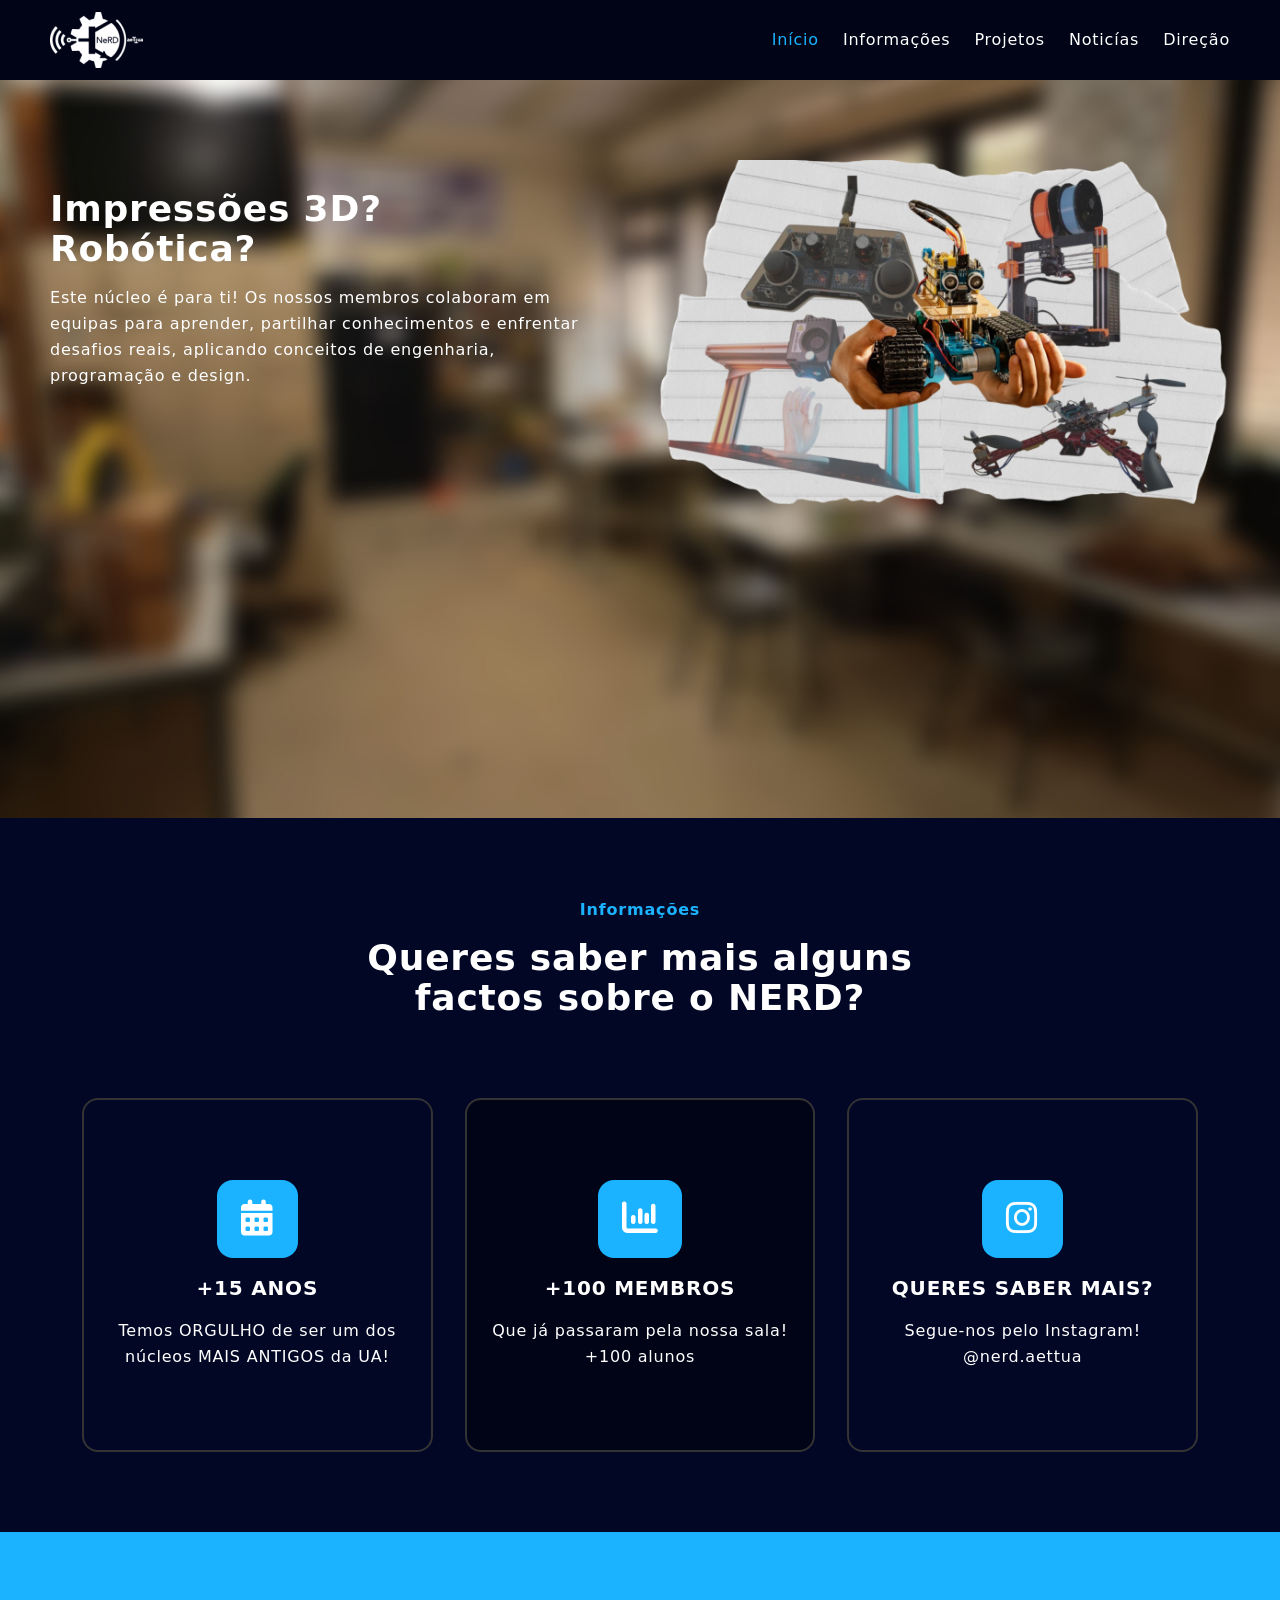
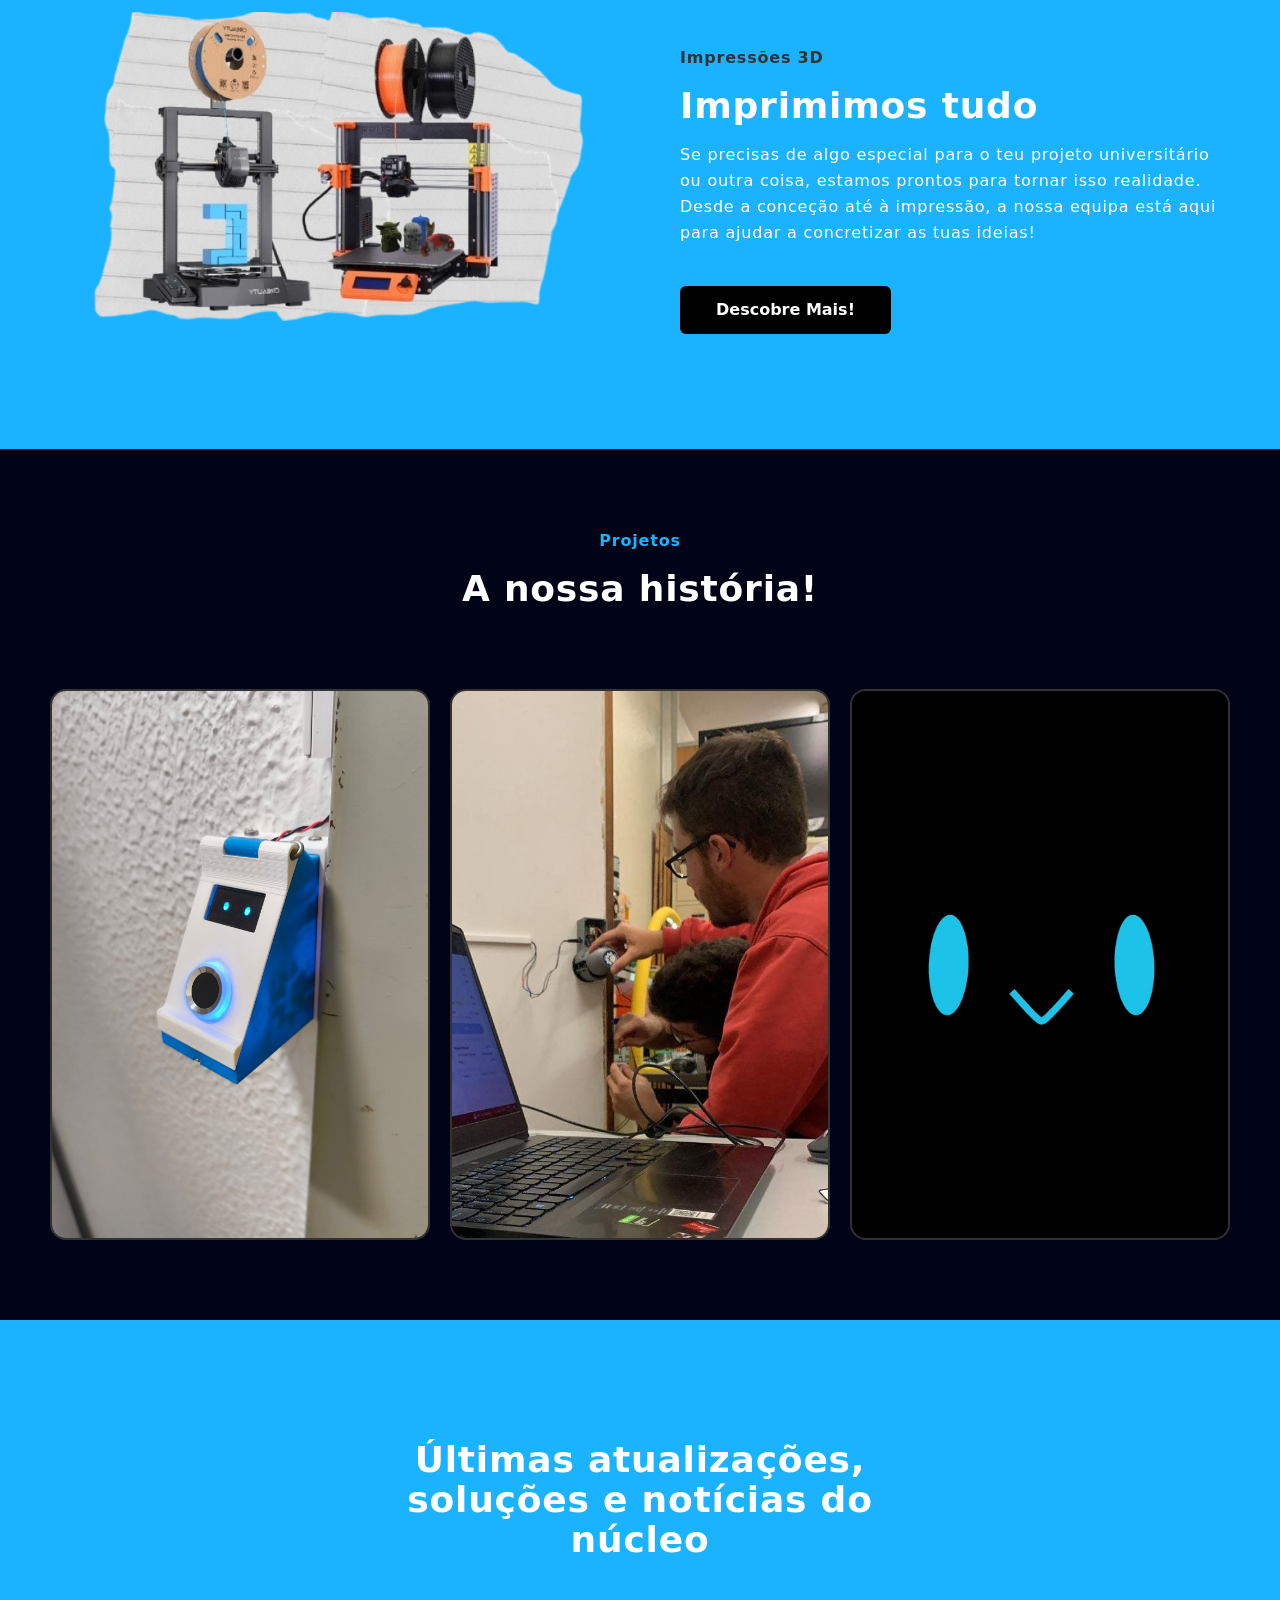
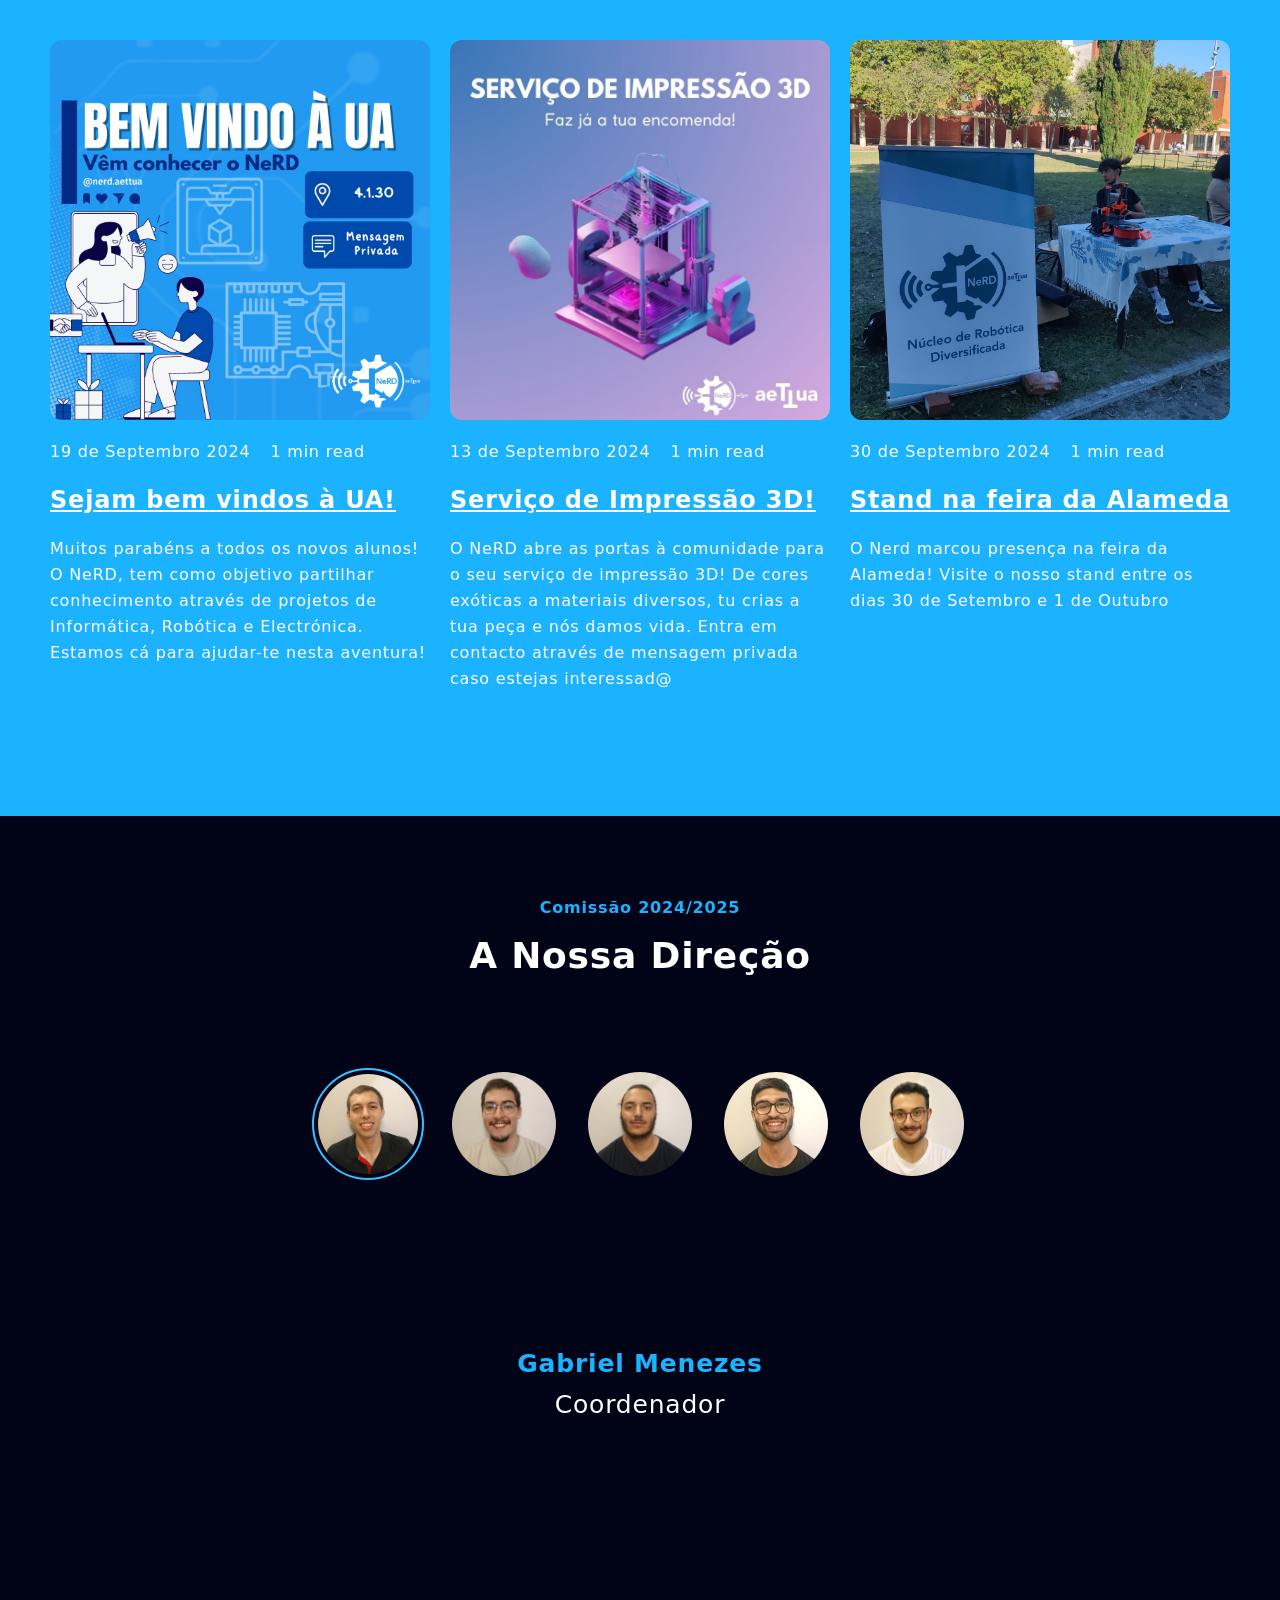
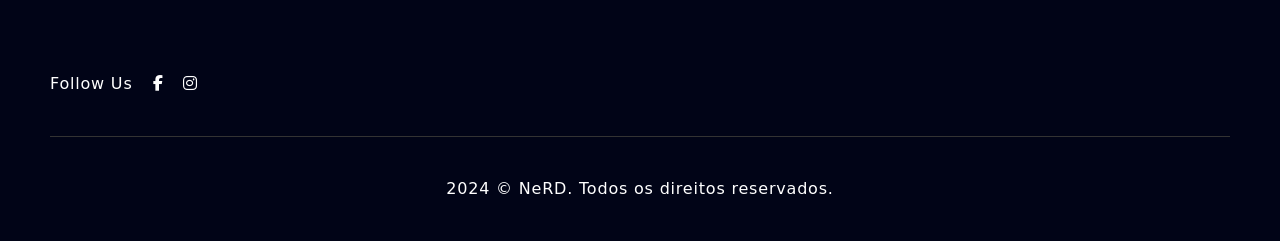
==== index.html @ d40f393c "Atualizando o site com novas alterações" ====
<!DOCTYPE html>
<html lang="en" class="scroll-smooth">
<head>
    <meta charset="UTF-8">
    <meta http-equiv="X-UA-Compatible" content="IE=edge">
    <meta name="viewport" content="width=device-width, initial-scale=1.0">
    <title>NERD</title>
    <link rel="icon" href="img/logoicon.png" type="image/x-icon">
    <link rel="stylesheet" href="css/main.css">
    <link rel="stylesheet" href="https://cdnjs.cloudflare.com/ajax/libs/font-awesome/6.2.0/css/all.min.css" integrity="sha512-xh6O/CkQoPOWDdYTDqeRdPCVd1SpvCA9XXcUnZS2FmJNp1coAFzvtCN9BmamE+4aHK8yyUHUSCcJHgXloTyT2A==" crossorigin="anonymous" referrerpolicy="no-referrer" />
</head>
<body class="bg-color-primary-dark text-color-white tracking-wider">
    <header class="sticky top-0 z-50">
        <nav class="container flex justify-between items-center">
            <div class="py-3  font-bold text-3xl">
                <a>
                    <img src="img/logo.png">
                </a>

                <!--<a href="#home">
                    <span class="text-color-secondary">NE</span>rd
                </a>-->
            </div>
            <div>
                <ul class="hidden lg:flex items-center space-x-6">
                    <li><a href="#home" class="hover:text-color-secondary ease-in duration-200">Início</a></li>
                    <li><a href="#features" class="hover:text-color-secondary ease-in duration-200">Informações</a></li>
                    <li><a href="#pricing" class="hover:text-color-secondary ease-in duration-200">Projetos</a></li>
                    <li><a href="#blog" class="hover:text-color-secondary ease-in duration-200">Noticías</a></li>
                    <li><a href="#testimonial" class="hover:text-color-secondary ease-in duration-200">Direção</a></li>

                    
                </ul>
            </div>

            <!-- Mobile screen Hmaburguer effect -->
            <div id="hamburger" class="lg:hidden cursor-pointer z-50">
                <i class="fa-solid fa-bars"></i>
            </div>

            <div id="menu" class="hidden bg-color-primary-dark h-[100vh] absolute inset-0">
                <ul class="h-full grid place-items-center py-20">
                    <li><a id="hLink" href="#home" class="hover:text-teal-600 ease-in duration-200">Início</a></li>
                    <li><a id="hLink" href="#features" class="hover:text-teal-600 ease-in duration-200">Informações</a></li>
                    <li><a id="hLink" href="#pricing" class="hover:text-teal-600 ease-in duration-200">Projetos</a></li>
                    <li><a id="hLink" href="#blog" class="hover:text-teal-600 ease-in duration-200">Notícias</a></li>
                    <li><a id="hLink" href="#testimonial" class="hover:text-teal-600 ease-in duration-200">Direção</a></li>

                </ul>
            </div>
        </nav>
    </header>

    <main>
        <section id="home" class="relative">
            <div class="container py-20">
                <div class="flex flex-col items-center z-      20 md:flex-row">
                    <div class="text-center mb-12 md:text-left md:w-1/2 md:pr-10">
                        <h1 class="title mb-4">Impressões 3D? Robótica?</h1>
                        <p class="leading-relaxed mb-10">Este núcleo é para ti! Os nossos membros colaboram em equipas para aprender, partilhar conhecimentos e enfrentar desafios reais, aplicando conceitos de engenharia, programação e design. </p>
                    </div>

                    <div class="md:w-1/2">
                        <img src="img/hero4.png" alt="">
                    </div>
                </div>
            </div>
        </section>

        <section id="features" class="bg-color-primary-light">
            <div class="container py-20">
                <div class="text-center m-auto mb-20 md:w-1/2">
                    <h4 class="font-bold text-color-secondary mb-4">Informações</h4>
                    <h1 class="title">Queres saber mais alguns factos sobre o NERD?</h1>
                </div>

                <div class="grid lg:grid-cols-3 md:grid-cols-2 gap-12 lg:gap-8 px-4 sm:px-6 lg:px-8">
                    <!-- card no 1 -->
                    <div class="border-2 border-solid border-color-gray text-center py-20 px-5 rounded-2xl cursor-pointer hover:bg-color-primary-dark ease-in duration-200">
                        <div class="bg-color-secondary inline-block rounded-2xl py-5 px-6">
                            <i class="fa-solid fa-calendar-days text-4xl"></i>
                        </div>
                        <h3 class="text-xl font-bold py-4">+15 ANOS </h3>
                        <p class="leading-relaxed">Temos ORGULHO de ser um dos núcleos MAIS ANTIGOS da UA!</p>
                    </div>

                    <!-- card no 2 -->
                    <div class="bg-color-primary-dark border-2 border-solid border-color-gray text-center py-20 px-5 rounded-2xl cursor-pointer">
                        <div class="bg-color-secondary inline-block rounded-2xl py-5 px-6">
                            <i class="fa-solid fa-chart-column text-4xl"></i>
                        </div>
                        <h3 class="text-xl font-bold py-4">+100 MEMBROS</h3>
                        <p class="leading-relaxed">Que já passaram pela nossa sala! +100 alunos  </p>
                    </div>

                    <!-- card no 3 -->
                    <a href="https://www.instagram.com/nerd.aettua/" target="_blank">
                        <div class="border-2 border-solid border-color-gray text-center py-20 px-5 rounded-2xl cursor-pointer hover:bg-color-primary-dark ease-in duration-200">
                            <div class="bg-color-secondary inline-block rounded-2xl py-5 px-6">
                                <!--<i class="fa-solid fa-phone text-4xl"></i>-->
                                <i class="fa-brands fa-instagram text-4xl"></i>
                            </div>
                            <h3 class="text-xl font-bold py-4">QUERES SABER MAIS?</h3>
                            <p class="leading-relaxed">Segue-nos pelo Instagram! <span>@nerd.aettua</span></p>
                        </div>
                    </a>
                </div>
            </div>
        </section>

        <section class="bg-color-secondary" id="saving-money">
            <div class="container py-20 relative">
                <div class="blob1"></div>
                <div class="blob2"></div>
                
                <div class="flex flex-col items-center justify-between md:flex-row">
                    <div class="mb-12 md:w-1/2">
                        <img src="./img/hero3novo.png" alt="">
                    </div>
        
                    <div class="text-center md:text-left md:w-1/2 md:ml-20">
                        <h4 class="font-bold text-color-gray mb-4">Impressões 3D</h4>
                        <h1 class="title mb-4">Imprimimos tudo</h1>
                        <p class="leading-relaxed mb-10">Se precisas de algo especial para o teu projeto universitário ou outra coisa, estamos prontos para tornar isso realidade. Desde a conceção até à impressão, a nossa equipa está aqui para ajudar a concretizar as tuas ideias!</p>
                        
                        <!-- Botão com link para o Google Forms -->
                        <a href="https://forms.gle/YKrpAQs6DRhAiPKp6" target="_blank">
                            <button class="btn">Descobre mais!</button>
                        </a>
        
                    </div>
                </div>
            </div>
        </section>
        

        
        

        <section id="pricing" class="bg-black">
            <div class="container py-20">
                <div class="text-center m-auto mb-20 md:w-1/2">
                    <h4 class="font-bold text-color-secondary mb-4">Projetos</h4>
                    <h1 class="title">A nossa história!</h1>
                </div>

                <div class="grid gap-5 md:grid-cols-2 lg:grid-cols-3">
                    <!-- card 1 -->
                    <div class="card relative h-auto w-auto">
                        <!-- front side  -->
                        <div id="card_1_front" class="front  rounded-2xl border-2 border-solid border-color-gray h-full w-full">
                            
                            <img src="./img/nerdigital.jpg" alt="impressaodigital" style="width: 100%; height: 100%; object-fit: cover;">
                        </div>

                        <!-- back side  -->
                        <div id="card_1_back" class="back rotate-y-180 px-7 py-11 rounded-2xl border-2 border-solid border-color-gray h-full w-full absolute top-0 left-0">
                            <div class="relative">
                                <p class="text-6xl pl-2 font-bold before:absolute before:text-sm before:top-0 before:left-0">
                                    NERD<span class="text-sm font-normal tracking-widest">edo</span>
                                </p>
                            </div>

                            <div class="py-10">
                                <!--<h3 class="text-xl font-bold pb-3">Basic</h3>-->
                                <p class="leading-relaxed">Este projeto utiliza um sensor de impressão digital para autenticação do utilizador. O sistema verifica a identidade e envia um sinal ao NeRDOOR, que controla o motor da porta. Conectado via Wi-Fi, o NeRDOOR recebe a autorização e aciona a abertura da porta.</p>
                            </div>

                           <!-- <ul class="space-y-4 pb-10">
                                <li>
                                    <i class="fa-solid fa-bookmark text-color-secondary"></i>
                                    <span class="pl-4">Expense Management</span>
                                </li>
                                <li>
                                    <i class="fa-solid fa-bookmark text-color-secondary"></i>
                                    <span class="pl-4">Card Management</span>
                                </li>
                                <li>
                                    <i class="fa-solid fa-bookmark text-color-gray"></i>
                                    <span class="pl-4">Instant Statistics</span>
                                </li>
                                <li>
                                    <i class="fa-solid fa-bookmark text-color-gray"></i>
                                    <span class="pl-4">Bookmark Function</span>
                                </li>
                                <li>
                                    <i class="fa-solid fa-bookmark text-color-gray"></i>
                                    <span class="pl-4">Accounting System</span>
                                </li>
                            </ul>-->

                            
                        </div>
                    </div>

                    <!-- card 2 -->
                    <div class="card relative h-auto w-auto">
                        <!-- front side  -->
                        <div id="card_2_front" class="front rounded-2xl border-2 border-solid border-color-gray h-full w-full">
                            
                            
                                <img src="./img/nerdoor.jpg" alt="impressaodigital" style="width: 100%; height: 100%; object-fit: cover;">
                           

                            
                        </div>

                        <!-- back side  -->
                        <div id="card_2_back" class="back rotate-y-180 px-7 py-11 rounded-2xl border-2 border-solid border-color-gray h-full w-full absolute top-0 left-0">
                            <div class="relative">
                                <p class="text-6xl pl-2 font-bold before:absolute before:text-sm before:top-0 before:left-0">
                                    NERD<span class="text-sm font-normal tracking-widest">oor</span>
                                </p>
                            </div>

                            <div class="py-10">
                                
                                <p class="leading-relaxed">Este projeto é um sistema automatizado de abertura de porta utilizando motores. A solução consiste na instalação de um servo, controlado por um microcontrolador, que aciona o mecanismo de abertura e fecho da porta. O sistema pode ser ativado por diferentes métodos, como cartão, via impressão digital e através smartphone.</p>
                            </div>

                            
                            
                        </div>
                    </div>



                    <!-- card 3 -->
                    <div class="card relative h-auto w-auto">
                        <!-- front side  -->

                        
                            

                        <div id="card_3_front" class="front rounded-2xl border-2 border-solid border-color-gray h-full w-full">
                            
                            <img src="./img/acceptsquintoneshot.jpg" alt="impressaodigital" style="width: 100%; height: 100%; object-fit: cover;">
                        </div>

                        <!-- back side  -->
                        <div id="card_3_back" class="back rotate-y-180 px-7 py-11 rounded-2xl border-2 border-solid border-color-gray h-full w-full absolute top-0 left-0">
                            <div class="relative">
                                <p class="text-6xl pl-2 font-bold before:absolute before:text-sm before:top-0 before:left-0">
                                   NERD<span class="text-sm font-normal tracking-widest">irection</span>
                                </p>
                            </div>

                            <div class="py-10">
                                <p class="leading-relaxed">Este projeto facilita a localização de salas nos departamentos da UA. O sistema interativo, com mapas realistas, oferece direções detalhadas, otimizando a navegação. A solução moderna e intuitiva melhora a experiência dos estudantes e visitantes, simplificando a movimentação nos departamentos.</p>
                            </div>

                           
                        </div>
                    </div>
                </div>
            </div>
        </section>

        <section class="bg-color-secondary" id="blog">
            <div class="container py-20">
                <div class="text-center m-auto mb-20 md:w-1/2">
                    <h4 class="font-bold text-color-secondary mb-4">Notícias</h4>
                    <h1 class="title">Últimas atualizações, soluções e notícias do núcleo</h1>
                </div>

                <div class="grid gap-5 md:grid-cols-2 lg:grid-cols-3">
                    <!-- card no 1 -->
                    <div>
                        <div class=" rounded-xl scale-100 overflow-hidden">
                            <img src="./img/blog1.jpg" alt="" class="lg:h-full w-full hover:scale-125 transition duration-300 ease-in-out">
                        </div>
    
                        <div>
                            <div class="flex items-center gap-5 py-5">
                                <p>19 de Septembro 2024</p>
                                <p>1 min read</p>
                            </div>
    
                            <a href="#blog" class="text-2xl font-bold underline hover:text-color-secondary hover:no-underline">Sejam bem vindos à UA!</a>
    
                            <p class="leading-relaxed my-5">Muitos parabéns a todos os novos alunos!

                                O NeRD, tem como objetivo partilhar conhecimento através de projetos de Informática, Robótica e Electrónica.
                                
                                Estamos cá para ajudar-te nesta aventura!</p>
    
    
                            <a href="#blog" class="inline-block font-bold hover:text-color-secondary transition-all duration-300 ease-in-out">
                               
                            </a>
                        </div>
                    </div>

                    <!-- card no 2 -->
                    <div>
                        <div class=" rounded-xl scale-100 overflow-hidden">
                            <img src="./img/blog2.jpg" alt="" class="lg:h-full w-full hover:scale-125 transition duration-300 ease-in-out">
                        </div>
    
                        <div>
                            <div class="flex items-center gap-5 py-5">
                                <p>13 de Septembro 2024</p>
                                <p>1 min read</p>
                            </div>
    
                            <a href="#blog" class="text-2xl font-bold underline hover:text-color-secondary hover:no-underline">Serviço de Impressão 3D!</a>
    
                            <p class="leading-relaxed my-5">O NeRD abre as portas à comunidade para o seu serviço de impressão 3D! De cores exóticas a materiais diversos, tu crias a tua peça e nós damos vida.

                                Entra em contacto através de mensagem privada caso estejas interessad@</p>
    
    
                            <a href="#blog" class="inline-block font-bold hover:text-color-secondary transition-all duration-300 ease-in-out">
                                
                            </a>
                        </div>
                    </div>

                <!-- card no 3 -->
                <div>
                    <div class=" rounded-xl scale-100 overflow-hidden">
                        <img src="./img/blog3.jpg" alt="" class="lg:h-full w-full hover:scale-125 transition duration-300 ease-in-out">
                    </div>

                    <div>
                        <div class="flex items-center gap-5 py-5">
                            <p>30 de Septembro 2024</p>
                            <p>1 min read</p>
                        </div>

                        <a href="#blog" class="text-2xl font-bold underline hover:text-color-secondary hover:no-underline">Stand na feira da Alameda</a>

                        <p class="leading-relaxed my-5">O Nerd marcou presença na feira da Alameda! Visite o nosso stand entre os dias 30 de Setembro e 1 de Outubro</p>


                        <a href="#blog" class="inline-block font-bold hover:text-color-secondary transition-all duration-300 ease-in-out">
                            
                        </a>
                    </div>
                </div>
                </div>
            </div>


        </section>

        <section id="testimonial">
            <div class="container py-20">
                <div class="text-center m-auto mb-20 md:w-1/2">
                    <h4 class="font-bold text-color-secondary mb-4">Comissão 2024/2025</h4>
                    <h1 class="title">A Nossa Direção</h1>
                </div>

                <!-- review container  -->
                <div class="mt-8">
                    <div class="flex items-center justify-center flex-wrap">
                        <img src="./img/user1.jpg" alt="" class="h-20 w-20 rounded-full p-1 m-3 cursor-pointer user-pic active-pic" onclick="showReview()">
                        <img src="./img/user2.jpg" alt="" class="h-20 w-20 rounded-full p-1 m-3 cursor-pointer user-pic" onclick="showReview()">
                        <img src="./img/user3.jpg" alt="" class="h-20 w-20 rounded-full p-1 m-3 cursor-pointer user-pic" onclick="showReview()">
                        <img src="./img/user4.jpg" alt="" class="h-20 w-20 rounded-full p-1 m-3 cursor-pointer user-pic" onclick="showReview()">
                        <img src="./img/user5.jpg" alt="" class="h-20 w-20 rounded-full p-1 m-3 cursor-pointer user-pic" onclick="showReview()">
                    </div>

                    <div class="grid place-items-center text-center m-auto md:w-4/5 min-h-[40vh]">
                        <div class="user-text active-text">
                            <p class="md:text-2xl mb-6"> </p>
                            <h4 class="font-bold text-color-secondary mb-1">Gabriel Menezes</h4>
                            <p>Coordenador</p>
                        </div>

                        <div class="user-text">
                            <p class="md:text-2xl mb-6"></p>
                            <h4 class="font-bold text-color-secondary mb-1">Filipe Santos</h4>
                            <p>Vice-Coordenador</p>
                        </div>

                        <div class="user-text">
                            <p class="md:text-2xl mb-6"></p>
                            <h4 class="font-bold text-color-secondary mb-1">Bruno Falque</h4>
                            <p>Tesoureiro</p>
                        </div>

                        <div class="user-text">
                            <p class="md:text-2xl mb-6"></p>
                            <h4 class="font-bold text-color-secondary mb-1">João Carvalho</h4>
                            <p>Vogal</p>
                        </div>

                        <div class="user-text">
                            <p class="md:text-2xl mb-6"></p>
                            <h4 class="font-bold text-color-secondary mb-1">David Monteiro</h4>
                            <p>Vogal</p>
                        </div>
                        
                    </div>
                </div>
            </div>
        </section>
        
        

        <section id="footer">
            <div class="bg-color-primary-dark relative">
                <div class="container py-10">
                    <div class="grid gap-10 md:grid-cols-3 pb-10">
                        <div class="space-y-6">
                            <div class="flex gap-5 items-center">
                                <p>Follow Us</p>
                                <!-- Link para o Facebook -->
                                <a href="https://www.facebook.com/NeRDAETTUA/" target="_blank" aria-label="Facebook">
                                    <i class="fa-brands fa-facebook-f cursor-pointer hover:text-color-secondary"></i>
                                </a>
                                <!-- Link para o Instagram -->
                                <a href="https://www.instagram.com/nerd.aettua/" target="_blank" aria-label="Instagram">
                                    <i class="fa-brands fa-instagram cursor-pointer hover:text-color-secondary"></i>
                                </a>
                            </div>
                        </div>
                    </div>
        
                    <div class="flex justify-center pt-10 border-t border-color-gray">
                        <p>2024 &copy; NeRD. Todos os direitos reservados.</p>
                    </div>
                </div>
            </div>
        </section>
    </main>


    <script>

        const navbar = document.querySelector('header');

        const sectionn = document.querySelectorAll('section');
        const navlinkss = document.querySelectorAll('nav ul li a');

        window.onscroll = () => {
            if(window.scrollY > 100) {
                navbar.classList.add('bg-color-primary-dark');
                navbar.classList.add('border-b');
                navbar.classList.add('border-color-gray');
            } else {
                navbar.classList.remove('bg-color-primary-dark');
                navbar.classList.remove('border-b');
                navbar.classList.remove('border-color-gray');
            }

            // active link
            let current = 'home';

            sectionn.forEach((section) => {
                const sectionTop = section.offsetTop;
                if(pageYOffset >= sectionTop-60) {
                    current = section.getAttribute('id');
                }
            })
            navlinkss.forEach((item) => {
                item.classList.remove('text-color-secondary');
                if(item.href.includes(current)) {
                    item.classList.add("text-color-secondary");
                } 
            });
        }

        // Mobile menu
        const hamburger = document.querySelector('#hamburger');
        const menu = document.querySelector('#menu');
        const hLink = document.querySelectorAll('#hLink');
        const faSolid = document.querySelector(".fa-solid");

        hamburger.addEventListener("click", () => {
            menu.classList.toggle('hidden');
            faSolid.classList.toggle('fa-xmark');
        })

        hLink.forEach(link => {
            link.addEventListener('click', () => {
                menu.classList.toggle('hidden');
                faSolid.classList.toggle('fa-xmark');
            })
        })

        // testimonial
        const userTexts = document.getElementsByClassName('user-text');
        const userPics = document.getElementsByClassName('user-pic');

        function showReview() {
            for(userPic of userPics) {
                userPic.classList.remove("active-pic");
            }
            for(userText of userTexts) {
                userText.classList.remove("active-text");
            }

            let i = Array.from(userPics).indexOf(event.target);

            userPics[i].classList.add('active-pic');
            userTexts[i].classList.add('active-text');
        }

        const cards = document.querySelectorAll('.card');

// Adicionar o efeito de rotação em cada card
cards.forEach(card => {
    // Quando o mouse entra no card
    card.addEventListener('mouseenter', () => {
        const front = card.querySelector('.front');
        const back = card.querySelector('.back');
        
        // Rotaciona a frente 180 graus e a parte de trás 360 graus
        front.style.transform = 'rotateY(180deg)';
        back.style.transform = 'rotateY(360deg)';
    });

    // Quando o mouse sai do card
    card.addEventListener('mouseleave', () => {
        const front = card.querySelector('.front');
        const back = card.querySelector('.back');
        
        // Remove a rotação para retornar à posição inicial
        front.style.transform = 'rotateY(0deg)';
        back.style.transform = 'rotateY(180deg)';
    });
});
    </script>
</body>
</html>
---- css/main.css ----
/*
! tailwindcss v3.2.6 | MIT License | https://tailwindcss.com
*/

/*
1. Prevent padding and border from affecting element width. (https://github.com/mozdevs/cssremedy/issues/4)
2. Allow adding a border to an element by just adding a border-width. (https://github.com/tailwindcss/tailwindcss/pull/116)
*/

*,
::before,
::after {
  box-sizing: border-box;
  /* 1 */
  border-width: 0;
  /* 2 */
  border-style: solid;
  /* 2 */
  border-color: #e5e7eb;
  /* 2 */
}

::before,
::after {
  --tw-content: '';
}

/*
1. Use a consistent sensible line-height in all browsers.
2. Prevent adjustments of font size after orientation changes in iOS.
3. Use a more readable tab size.
4. Use the user's configured `sans` font-family by default.
5. Use the user's configured `sans` font-feature-settings by default.
*/

html {
  line-height: 1.5;
  /* 1 */
  -webkit-text-size-adjust: 100%;
  /* 2 */
  -moz-tab-size: 4;
  /* 3 */
  -o-tab-size: 4;
     tab-size: 4;
  /* 3 */
  font-family: ui-sans-serif, system-ui, -apple-system, BlinkMacSystemFont, "Segoe UI", Roboto, "Helvetica Neue", Arial, "Noto Sans", sans-serif, "Apple Color Emoji", "Segoe UI Emoji", "Segoe UI Symbol", "Noto Color Emoji";
  /* 4 */
  font-feature-settings: normal;
  /* 5 */
}

/*
1. Remove the margin in all browsers.
2. Inherit line-height from `html` so users can set them as a class directly on the `html` element.
*/

body {
  margin: 0;
  /* 1 */
  line-height: inherit;
  /* 2 */
}

/*
1. Add the correct height in Firefox.
2. Correct the inheritance of border color in Firefox. (https://bugzilla.mozilla.org/show_bug.cgi?id=190655)
3. Ensure horizontal rules are visible by default.
*/

hr {
  height: 0;
  /* 1 */
  color: inherit;
  /* 2 */
  border-top-width: 1px;
  /* 3 */
}

/*
Add the correct text decoration in Chrome, Edge, and Safari.
*/

abbr:where([title]) {
  -webkit-text-decoration: underline dotted;
          text-decoration: underline dotted;
}

/*
Remove the default font size and weight for headings.
*/

h1,
h2,
h3,
h4,
h5,
h6 {
  font-size: inherit;
  font-weight: inherit;
}

/*
Reset links to optimize for opt-in styling instead of opt-out.
*/

a {
  color: inherit;
  text-decoration: inherit;
}

/*
Add the correct font weight in Edge and Safari.
*/

b,
strong {
  font-weight: bolder;
}

/*
1. Use the user's configured `mono` font family by default.
2. Correct the odd `em` font sizing in all browsers.
*/

code,
kbd,
samp,
pre {
  font-family: ui-monospace, SFMono-Regular, Menlo, Monaco, Consolas, "Liberation Mono", "Courier New", monospace;
  /* 1 */
  font-size: 1em;
  /* 2 */
}

/*
Add the correct font size in all browsers.
*/

small {
  font-size: 80%;
}

/*
Prevent `sub` and `sup` elements from affecting the line height in all browsers.
*/

sub,
sup {
  font-size: 75%;
  line-height: 0;
  position: relative;
  vertical-align: baseline;
}

sub {
  bottom: -0.25em;
}

sup {
  top: -0.5em;
}

/*
1. Remove text indentation from table contents in Chrome and Safari. (https://bugs.chromium.org/p/chromium/issues/detail?id=999088, https://bugs.webkit.org/show_bug.cgi?id=201297)
2. Correct table border color inheritance in all Chrome and Safari. (https://bugs.chromium.org/p/chromium/issues/detail?id=935729, https://bugs.webkit.org/show_bug.cgi?id=195016)
3. Remove gaps between table borders by default.
*/

table {
  text-indent: 0;
  /* 1 */
  border-color: inherit;
  /* 2 */
  border-collapse: collapse;
  /* 3 */
}

/*
1. Change the font styles in all browsers.
2. Remove the margin in Firefox and Safari.
3. Remove default padding in all browsers.
*/

button,
input,
optgroup,
select,
textarea {
  font-family: inherit;
  /* 1 */
  font-size: 100%;
  /* 1 */
  font-weight: inherit;
  /* 1 */
  line-height: inherit;
  /* 1 */
  color: inherit;
  /* 1 */
  margin: 0;
  /* 2 */
  padding: 0;
  /* 3 */
}

/*
Remove the inheritance of text transform in Edge and Firefox.
*/

button,
select {
  text-transform: none;
}

/*
1. Correct the inability to style clickable types in iOS and Safari.
2. Remove default button styles.
*/

button,
[type='button'],
[type='reset'],
[type='submit'] {
  -webkit-appearance: button;
  /* 1 */
  background-color: #0a4991;
  /* 2 */
  background-image: none;
  /* 2 */
}

/*
Use the modern Firefox focus style for all focusable elements.
*/

:-moz-focusring {
  outline: auto;
}

/*
Remove the additional `:invalid` styles in Firefox. (https://github.com/mozilla/gecko-dev/blob/2f9eacd9d3d995c937b4251a5557d95d494c9be1/layout/style/res/forms.css#L728-L737)
*/

:-moz-ui-invalid {
  box-shadow: none;
}

/*
Add the correct vertical alignment in Chrome and Firefox.
*/

progress {
  vertical-align: baseline;
}

/*
Correct the cursor style of increment and decrement buttons in Safari.
*/

::-webkit-inner-spin-button,
::-webkit-outer-spin-button {
  height: auto;
}

/*
1. Correct the odd appearance in Chrome and Safari.
2. Correct the outline style in Safari.
*/

[type='search'] {
  -webkit-appearance: textfield;
  /* 1 */
  outline-offset: -2px;
  /* 2 */
}

/*
Remove the inner padding in Chrome and Safari on macOS.
*/

::-webkit-search-decoration {
  -webkit-appearance: none;
}

/*
1. Correct the inability to style clickable types in iOS and Safari.
2. Change font properties to `inherit` in Safari.
*/

::-webkit-file-upload-button {
  -webkit-appearance: button;
  /* 1 */
  font: inherit;
  /* 2 */
}

/*
Add the correct display in Chrome and Safari.
*/

summary {
  display: list-item;
}

/*
Removes the default spacing and border for appropriate elements.
*/

blockquote,
dl,
dd,
h1,
h2,
h3,
h4,
h5,
h6,
hr,
figure,
p,
pre {
  margin: 0;
}

fieldset {
  margin: 0;
  padding: 0;
}

legend {
  padding: 0;
}

ol,
ul,
menu {
  list-style: none;
  margin: 0;
  padding: 0;
}

/*
Prevent resizing textareas horizontally by default.
*/

textarea {
  resize: vertical;
}

/*
1. Reset the default placeholder opacity in Firefox. (https://github.com/tailwindlabs/tailwindcss/issues/3300)
2. Set the default placeholder color to the user's configured gray 400 color.
*/

input::-moz-placeholder, textarea::-moz-placeholder {
  opacity: 1;
  /* 1 */
  color: #9ca3af;
  /* 2 */
}

input::placeholder,
textarea::placeholder {
  opacity: 1;
  /* 1 */
  color: #9ca3af;
  /* 2 */
}

/*
Set the default cursor for buttons.
*/

button,
[role="button"] {
  cursor: pointer;
}

/*
Make sure disabled buttons don't get the pointer cursor.
*/

:disabled {
  cursor: default;
}

/*
1. Make replaced elements `display: block` by default. (https://github.com/mozdevs/cssremedy/issues/14)
2. Add `vertical-align: middle` to align replaced elements more sensibly by default. (https://github.com/jensimmons/cssremedy/issues/14#issuecomment-634934210)
   This can trigger a poorly considered lint error in some tools but is included by design.
*/

img,
svg,
video,
canvas,
audio,
iframe,
embed,
object {
  display: block;
  /* 1 */
  vertical-align: middle;
  /* 2 */
}

/*
Constrain images and videos to the parent width and preserve their intrinsic aspect ratio. (https://github.com/mozdevs/cssremedy/issues/14)
*/

img,
video {
  max-width: 100%;
  height: auto;
}

/* Make elements with the HTML hidden attribute stay hidden by default */

[hidden] {
  display: none;
}

*, ::before, ::after {
  --tw-border-spacing-x: 0;
  --tw-border-spacing-y: 0;
  --tw-translate-x: 0;
  --tw-translate-y: 0;
  --tw-rotate: 0;
  --tw-skew-x: 0;
  --tw-skew-y: 0;
  --tw-scale-x: 1;
  --tw-scale-y: 1;
  --tw-pan-x:  ;
  --tw-pan-y:  ;
  --tw-pinch-zoom:  ;
  --tw-scroll-snap-strictness: proximity;
  --tw-ordinal:  ;
  --tw-slashed-zero:  ;
  --tw-numeric-figure:  ;
  --tw-numeric-spacing:  ;
  --tw-numeric-fraction:  ;
  --tw-ring-inset:  ;
  --tw-ring-offset-width: 0px;
  --tw-ring-offset-color: #fff;
  --tw-ring-color: rgb(59 130 246 / 0.5);
  --tw-ring-offset-shadow: 0 0 #0000;
  --tw-ring-shadow: 0 0 #0000;
  --tw-shadow: 0 0 #0000;
  --tw-shadow-colored: 0 0 #0000;
  --tw-blur:  ;
  --tw-brightness:  ;
  --tw-contrast:  ;
  --tw-grayscale:  ;
  --tw-hue-rotate:  ;
  --tw-invert:  ;
  --tw-saturate:  ;
  --tw-sepia:  ;
  --tw-drop-shadow:  ;
  --tw-backdrop-blur:  ;
  --tw-backdrop-brightness:  ;
  --tw-backdrop-contrast:  ;
  --tw-backdrop-grayscale:  ;
  --tw-backdrop-hue-rotate:  ;
  --tw-backdrop-invert:  ;
  --tw-backdrop-opacity:  ;
  --tw-backdrop-saturate:  ;
  --tw-backdrop-sepia:  ;
}

::backdrop {
  --tw-border-spacing-x: 0;
  --tw-border-spacing-y: 0;
  --tw-translate-x: 0;
  --tw-translate-y: 0;
  --tw-rotate: 0;
  --tw-skew-x: 0;
  --tw-skew-y: 0;
  --tw-scale-x: 1;
  --tw-scale-y: 1;
  --tw-pan-x:  ;
  --tw-pan-y:  ;
  --tw-pinch-zoom:  ;
  --tw-scroll-snap-strictness: proximity;
  --tw-ordinal:  ;
  --tw-slashed-zero:  ;
  --tw-numeric-figure:  ;
  --tw-numeric-spacing:  ;
  --tw-numeric-fraction:  ;
  --tw-ring-inset:  ;
  --tw-ring-offset-width: 0px;
  --tw-ring-offset-color: #fff;
  --tw-ring-color: rgb(59 130 246 / 0.5);
  --tw-ring-offset-shadow: 0 0 #0000;
  --tw-ring-shadow: 0 0 #0000;
  --tw-shadow: 0 0 #0000;
  --tw-shadow-colored: 0 0 #0000;
  --tw-blur:  ;
  --tw-brightness:  ;
  --tw-contrast:  ;
  --tw-grayscale:  ;
  --tw-hue-rotate:  ;
  --tw-invert:  ;
  --tw-saturate:  ;
  --tw-sepia:  ;
  --tw-drop-shadow:  ;
  --tw-backdrop-blur:  ;
  --tw-backdrop-brightness:  ;
  --tw-backdrop-contrast:  ;
  --tw-backdrop-grayscale:  ;
  --tw-backdrop-hue-rotate:  ;
  --tw-backdrop-invert:  ;
  --tw-backdrop-opacity:  ;
  --tw-backdrop-saturate:  ;
  --tw-backdrop-sepia:  ;
}

#home {
  
  background-image: url('../img/home.jpg'); /* Caminho da imagem */
  background-size: cover; /* Faz com que a imagem cubra toda a seção */
  background-position: center; /* Centraliza a imagem */
  background-repeat: no-repeat; /* Evita que a imagem se repita */
  min-height: 82vh;
  width: 100%;
}

.container {
  width: 100%;
  margin-right: auto;
  margin-left: auto;
  padding-right: 20px;
  padding-left: 20px;
}

@media (min-width: 640px) {
  .container {
    max-width: 640px;
  }
}

@media (min-width: 768px) {
  .container {
    max-width: 768px;
    padding-right: 50px;
    padding-left: 50px;
  }
}

@media (min-width: 1024px) {
  .container {
    max-width: 1024px;
  }
}

@media (min-width: 1280px) {
  .container {
    max-width: 1280px;
  }
}

@media (min-width: 1536px) {
  .container {
    max-width: 1536px;
  }
}

.absolute {
  position: absolute;
}

.relative {
  position: relative;
}

.sticky {
  position: sticky;
}

.inset-0 {
  top: 0px;
  right: 0px;
  bottom: 0px;
  left: 0px;
}

.bottom-0 {
  bottom: 0px;
}

.left-0 {
  left: 0px;
}

.right-0 {
  right: 0px;
}

.top-0 {
  top: 0px;
}

.z-20 {
  z-index: 20;
}

.z-50 {
  z-index: 50;
}

.m-3 {
  margin: 0.75rem;
}

.m-auto {
  margin: auto;
}

.my-5 {
  margin-top: 1.25rem;
  margin-bottom: 1.25rem;
}

.mb-1 {
  margin-bottom: 0.25rem;
}

.mb-10 {
  margin-bottom: 2.5rem;
  
}

.mb-12 {
  margin-bottom: 3rem;
}

.mb-20 {
  margin-bottom: 5rem;
}

.mb-4 {
  margin-bottom: 1rem;
}

.mb-6 {
  margin-bottom: 1.5rem;
}

.mt-10 {
  margin-top: 2.5rem;
}

.mt-5 {
  margin-top: 1.25rem;
}

.mt-8 {
  margin-top: 2rem;
}

.block {
  display: block;
}

.inline-block {
  display: inline-block;
}

.flex {
  display: flex;
}

.grid {
  display: grid;
}

.hidden {
  display: none;
}

.h-0 {
  height: 0px;
}

.h-16 {
  height: 4rem;
}

.h-20 {
  height: 7rem;
}

.h-8 {
  height: 2rem;
}

.h-\[100vh\] {
  height: 100vh;
}

.h-\[80vh\] {
  height: 80vh;
}

.h-auto {
  height: auto;
}

.h-full {
  height: 100%;
}

.min-h-\[40vh\] {
  min-height: 40vh;
}

.w-0 {
  width: 0px;
}

.w-20 {
  width: 7rem;
}

.w-3\/4 {
  width: 75%;
}

.w-44 {
  width: 11rem;
}

.w-auto {
  width: auto;
}

.w-full {
  width: 100%;
}

.scale-100 {
  --tw-scale-x: 1;
  --tw-scale-y: 1;
  transform: translate(var(--tw-translate-x), var(--tw-translate-y)) rotate(var(--tw-rotate)) skewX(var(--tw-skew-x)) skewY(var(--tw-skew-y)) scaleX(var(--tw-scale-x)) scaleY(var(--tw-scale-y));
}

.transform {
  transform: translate(var(--tw-translate-x), var(--tw-translate-y)) rotate(var(--tw-rotate)) skewX(var(--tw-skew-x)) skewY(var(--tw-skew-y)) scaleX(var(--tw-scale-x)) scaleY(var(--tw-scale-y));
}

.cursor-pointer {
  cursor: pointer;
}

.flex-col {
  flex-direction: column;
}

.flex-wrap {
  flex-wrap: wrap;
}

.place-items-center {
  place-items: center;
}

.items-center {
  align-items: center;
}

.justify-center {
  justify-content: center;
}

.justify-between {
  justify-content: space-between;
}

.gap-10 {
  gap: 2.5rem;
}

.gap-12 {
  gap: 3rem;
}

.gap-4 {
  gap: 1rem;
}

.gap-5 {
  gap: 1.25rem;
}

.gap-6 {
  gap: 1.5rem;
}

.space-x-6 > :not([hidden]) ~ :not([hidden]) {
  --tw-space-x-reverse: 0;
  margin-right: calc(1.5rem * var(--tw-space-x-reverse));
  margin-left: calc(1.5rem * calc(1 - var(--tw-space-x-reverse)));
}

.space-y-3 > :not([hidden]) ~ :not([hidden]) {
  --tw-space-y-reverse: 0;
  margin-top: calc(0.75rem * calc(1 - var(--tw-space-y-reverse)));
  margin-bottom: calc(0.75rem * var(--tw-space-y-reverse));
}

.space-y-4 > :not([hidden]) ~ :not([hidden]) {
  --tw-space-y-reverse: 0;
  margin-top: calc(1rem * calc(1 - var(--tw-space-y-reverse)));
  margin-bottom: calc(1rem * var(--tw-space-y-reverse));
}

.space-y-6 > :not([hidden]) ~ :not([hidden]) {
  --tw-space-y-reverse: 0;
  margin-top: calc(1.5rem * calc(1 - var(--tw-space-y-reverse)));
  margin-bottom: calc(1.5rem * var(--tw-space-y-reverse));
}

.overflow-hidden {
  overflow: hidden;
}

.scroll-smooth {
  scroll-behavior: smooth;
}

.rounded-2xl {
  border-radius: 1rem;
}

.rounded-full {
  border-radius: 9999px;
}

.rounded-lg {
  border-radius: 0.5rem;
}

.rounded-md {
  border-radius: 0.375rem;
}

.rounded-xl {
  border-radius: 0.75rem;
}

.rounded-l-md {
  border-top-left-radius: 0.375rem;
  border-bottom-left-radius: 0.375rem;
}

.rounded-r-md {
  border-top-right-radius: 0.375rem;
  border-bottom-right-radius: 0.375rem;
}

.border {
  border-width: 1px;
}

.border-2 {
  border-width: 2px;
}

.border-b {
  border-bottom-width: 1px;
}

.border-t {
  border-top-width: 1px;
}

.border-solid {
  border-style: solid;
}

.border-color-gray {
  --tw-border-opacity: 1;
  border-color: rgb(51 51 51 / var(--tw-border-opacity));
}

.border-gray-300 {
  --tw-border-opacity: 1;
  border-color: rgb(209 213 219 / var(--tw-border-opacity));
}

.bg-color-primary {
  --tw-bg-opacity: 1;
  background-color: #0000;
}

.bg-color-primary-dark {
  --tw-bg-opacity: 1;
  background-color: rgb(1 4 23 / var(--tw-bg-opacity));
}

.bg-color-primary-light {
  --tw-bg-opacity: 1;
  background-color: rgb(2 7 38 / var(--tw-bg-opacity));
}

.bg-color-secondary {
  --tw-bg-opacity: 1;
  background-color: #1bb3ff;
}

.bg-color-white {
  --tw-bg-opacity: 1;
  background-color: rgb(255 255 255 / var(--tw-bg-opacity));
}

.bg-gray-50 {
  --tw-bg-opacity: 1;
  background-color: rgb(249 250 251 / var(--tw-bg-opacity));
}

.p-1 {
  padding: 0.25rem;
}

.p-2 {
  padding: 0.5rem;
}

.p-3 {
  padding: 0.75rem;
}

.px-4 {
  padding-left: 1rem;
  padding-right: 1rem;
}

.px-5 {
  padding-left: 1.25rem;
  padding-right: 1.25rem;
}

.px-6 {
  padding-left: 1.5rem;
  padding-right: 1.5rem;
}

.px-7 {
  padding-left: 1.75rem;
  padding-right: 1.75rem;
}

.px-9 {
  padding-left: 2.25rem;
  padding-right: 2.25rem;
}

.py-10 {
  padding-top: 2.5rem;
  padding-bottom: 2.5rem;
}

.py-11 {
  padding-top: 2.75rem;
  padding-bottom: 2.75rem;
}

.py-2 {
  padding-top: 0.5rem;
  padding-bottom: 0.5rem;
}

.py-20 {
  padding-top: 5rem;
  padding-bottom: 5rem;
}

.py-3 {
  padding-top: 0.75rem;
  padding-bottom: 0.75rem;
}

.py-4 {
  padding-top: 1rem;
  padding-bottom: 1rem;
}

.py-5 {
  padding-top: 1.25rem;
  padding-bottom: 1.25rem;
}

.pb-10 {
  padding-bottom: 2.5rem;
}

.pb-3 {
  padding-bottom: 0.75rem;
}

.pl-2 {
  padding-left: 0.5rem;
}

.pl-4 {
  padding-left: 1rem;
}

.pt-10 {
  padding-top: 2.5rem;
}

.pt-5 {
  padding-top: 1.25rem;
}

.text-center {
  text-align: center;
}

.text-2xl {
  font-size: 1.5rem;
  line-height: 2rem;
}

.text-3xl {
  font-size: 1.875rem;
  line-height: 2.25rem;
}

.text-4xl {
  font-size: 2.25rem;
  line-height: 2.5rem;
}

.text-6xl {
  font-size: 2.75rem;
  line-height: 1;
}

.text-lg {
  font-size: 1.125rem;
  line-height: 1.75rem;
}

.text-sm {
  font-size: 1.4rem;
  line-height: 1.25rem;
}

.text-xl {
  font-size: 1.25rem;
  line-height: 1.75rem;
}

.font-bold {
  font-weight: 700;
}

.font-normal {
  font-weight: 500;
}

.capitalize {
  text-transform: capitalize;
}

.leading-relaxed {
  line-height: 1.625;
  
}

.tracking-wider {
  letter-spacing: 0.05em;
}

.tracking-widest {
  letter-spacing: 0.1em;
}

.text-color-gray {
  --tw-text-opacity: 1;
  color: rgb(51 51 51 / var(--tw-text-opacity));
}

.text-color-primary-dark {
  --tw-text-opacity: 1;
  color: rgb(1 4 23 / var(--tw-text-opacity));
}

.text-color-secondary {
  --tw-text-opacity: 1;
  color: #1bb3ff;
}

.text-color-white {
  --tw-text-opacity: 1;
  color: rgb(255 255 255 / var(--tw-text-opacity));
}

.underline {
  text-decoration-line: underline;
}

.opacity-0 {
  opacity: 0;
}

.transition {
  transition-property: color, background-color, border-color, outline-color, text-decoration-color, fill, stroke, opacity, box-shadow, transform, filter, -webkit-backdrop-filter;
  transition-property: color, background-color, border-color, outline-color, text-decoration-color, fill, stroke, opacity, box-shadow, transform, filter, backdrop-filter;
  transition-property: color, background-color, border-color, outline-color, text-decoration-color, fill, stroke, opacity, box-shadow, transform, filter, backdrop-filter, -webkit-backdrop-filter;
  transition-timing-function: cubic-bezier(0.4, 0, 0.2, 1);
  transition-duration: 150ms;
}

.transition-all {
  transition-property: all;
  transition-timing-function: cubic-bezier(0.4, 0, 0.2, 1);
  transition-duration: 150ms;
}

.duration-200 {
  transition-duration: 200ms;
}

.duration-300 {
  transition-duration: 300ms;
}

.ease-in {
  transition-timing-function: cubic-bezier(0.4, 0, 1, 1);
}

.ease-in-out {
  transition-timing-function: cubic-bezier(0.4, 0, 0.2, 1);
}

.rotate-y-180 {
  transform: rotateY(180deg);
}

.-rotate-y-180 {
  transform: rotateY(-180deg);
}

.btn {
  border-radius: 0.375rem;
  --tw-bg-opacity: 1;
  background-color: #000000;
  padding-left: 2.25rem;
  padding-right: 2.25rem;
  padding-top: 0.75rem;
  padding-bottom: 0.75rem;
  font-weight: 700;
  text-transform: capitalize;
  transition-duration: 200ms;
  transition-timing-function: cubic-bezier(0.4, 0, 1, 1);
}

.btn:hover {
  opacity: 0.8;
}

.card_btn {
  width: 100%;
  border-radius: 0.375rem;
  --tw-bg-opacity: 1;
  background-color: #1bb3ff;
  padding-left: 2.25rem;
  padding-right: 2.25rem;
  padding-top: 0.75rem;
  padding-bottom: 0.75rem;
  font-weight: 700;
  text-transform: capitalize;
  transition-duration: 200ms;
  transition-timing-function: cubic-bezier(0.4, 0, 1, 1);
}

.card_btn:hover {
  --tw-bg-opacity: 1;
  background-color: #1bb3ff;
}

.title {
  font-size: 1.875rem;
  line-height: 2.25rem;
  font-weight: 700;
  line-height: 1.375;
}

@media (min-width: 768px) {
  .title {
    font-size: 2.25rem;
    line-height: 2.5rem;
  }
}


.user-text {
  display: none;
  font-size: 25px;
}

.user-text.active-text {
  display: block;
  animation: moveup 1s linear forwards;
}

.user-pic {
  transition: all 0.2s ease;
}

.user-pic.active-pic {
  border: 2px solid #3bbeff;
}

@keyframes moveup {
  0% {
    margin-top: 40px;
    opacity: 0;
  }

  50% {
    margin-top: 20px;
    opacity: 0.1;
  }

  100% {
    margin-top: 0px;
    opacity: 1;
  }
}

.card {
  perspective: 1000px;
}

.front,
.back {
  -webkit-backface-visibility: hidden;
          backface-visibility: hidden;
  transition: all 0.4s ease;
}

.front {
  overflow: hidden;
}

.before\:absolute::before {
  content: var(--tw-content);
  position: absolute;
}

.before\:bottom-1::before {
  content: var(--tw-content);
  bottom: 0.25rem;
}

.before\:left-0::before {
  content: var(--tw-content);
  left: 0px;
}

.before\:left-1::before {
  content: var(--tw-content);
  left: 0.25rem;
}

.before\:top-0::before {
  content: var(--tw-content);
  top: 0px;
}

.before\:h-6::before {
  content: var(--tw-content);
  height: 1.5rem;
}

.before\:w-6::before {
  content: var(--tw-content);
  width: 1.5rem;
}

.before\:rounded-full::before {
  content: var(--tw-content);
  border-radius: 9999px;
}

.before\:bg-color-white::before {
  content: var(--tw-content);
  --tw-bg-opacity: 1;
  background-color: rgb(255 255 255 / var(--tw-bg-opacity));
}

.before\:text-sm::before {
  content: var(--tw-content);
  font-size: 1.4rem;
  line-height: 1.25rem;
}

.before\:duration-300::before {
  content: var(--tw-content);
  transition-duration: 300ms;
}

.before\:content-\[\'\$\'\]::before {
  --tw-content: '$';
  content: var(--tw-content);
}

.before\:content-\[\'\'\]::before {
  --tw-content: '';
  content: var(--tw-content);
}

.hover\:scale-125:hover {
  --tw-scale-x: 1.25;
  --tw-scale-y: 1.25;
  transform: translate(var(--tw-translate-x), var(--tw-translate-y)) rotate(var(--tw-rotate)) skewX(var(--tw-skew-x)) skewY(var(--tw-skew-y)) scaleX(var(--tw-scale-x)) scaleY(var(--tw-scale-y));
}

.hover\:bg-color-primary-dark:hover {
  --tw-bg-opacity: 1;
  background-color: rgb(1 4 23 / var(--tw-bg-opacity));
}

.hover\:bg-color-secondary:hover {
  --tw-bg-opacity: 1;
  background-color: #1bb3ff;
}

.hover\:text-color-secondary:hover {
  --tw-text-opacity: 1;
  color: #1bb3ff;
}

.hover\:no-underline:hover {
  text-decoration-line: none;
}

.hover\:opacity-70:hover {
  opacity: 0.7;
}

.hover\:opacity-80:hover {
  opacity: 0.8;
}

.hover\:opacity-90:hover {
  opacity: 0.9;
}

.focus\:border-color-secondary:focus {
  --tw-border-opacity: 1;
  border-color: #1bb3ff;
}

.focus\:outline-none:focus {
  outline: 2px solid transparent;
  outline-offset: 2px;
}

.peer:checked ~ .peer-checked\:bg-color-secondary {
  --tw-bg-opacity: 1;
  background-color: #1bb3ff;
}

.peer:checked ~ .peer-checked\:before\:translate-x-12::before {
  content: var(--tw-content);
  --tw-translate-x: 3rem;
  transform: translate(var(--tw-translate-x), var(--tw-translate-y)) rotate(var(--tw-rotate)) skewX(var(--tw-skew-x)) skewY(var(--tw-skew-y)) scaleX(var(--tw-scale-x)) scaleY(var(--tw-scale-y));
}

@media (min-width: 640px) {
  .sm\:px-6 {
    padding-left: 1.5rem;
    padding-right: 1.5rem;
  }
}

@media (min-width: 768px) {
  .md\:ml-20 {
    margin-left: 5rem;
  }

  .md\:w-1\/2 {
    width: 50%;
  }

  .md\:w-2\/3 {
    width: 66.666667%;
  }

  .md\:w-4\/5 {
    width: 80%;
  }

  .md\:grid-cols-2 {
    grid-template-columns: repeat(2, minmax(0, 1fr));
  }

  .md\:grid-cols-3 {
    grid-template-columns: repeat(3, minmax(0, 1fr));
  }

  .md\:flex-row {
    flex-direction: row;
  }

  .md\:justify-around {
    justify-content: space-around;
  }

  .md\:space-x-6 > :not([hidden]) ~ :not([hidden]) {
    --tw-space-x-reverse: 0;
    margin-right: calc(1.5rem * var(--tw-space-x-reverse));
    margin-left: calc(1.5rem * calc(1 - var(--tw-space-x-reverse)));
  }

  .md\:space-y-0 > :not([hidden]) ~ :not([hidden]) {
    --tw-space-y-reverse: 0;
    margin-top: calc(0px * calc(1 - var(--tw-space-y-reverse)));
    margin-bottom: calc(0px * var(--tw-space-y-reverse));
  }

  .md\:pr-10 {
    padding-right: 2.5rem;
  }

  .md\:text-left {
    text-align: left;
  }

  .md\:text-2xl {
    font-size: 2.5rem;
    line-height: 2rem;
  }
}

@media (min-width: 1024px) {
  .lg\:flex {
    display: flex;
  }

  .lg\:hidden {
    display: none;
  }

  .lg\:h-\[40vh\] {
    height: 40vh;
  }

  .lg\:h-full {
    height: 100%;
  }

  .lg\:grid-cols-3 {
    grid-template-columns: repeat(3, minmax(0, 1fr));
  }

  .lg\:gap-8 {
    gap: 2rem;
  }

  .lg\:p-3 {
    padding: 0.75rem;
  }

  .lg\:px-5 {
    padding-left: 1.25rem;
    padding-right: 1.25rem;
  }

  .lg\:px-8 {
    padding-left: 2rem;
    padding-right: 2rem;
  }

  .lg\:py-3 {
    padding-top: 0.75rem;
    padding-bottom: 0.75rem;
  }

  .lg\:after\:absolute::after {
    content: var(--tw-content);
    position: absolute;
  }

  .lg\:after\:left-32::after {
    content: var(--tw-content);
    left: 8rem;
  }

  .lg\:after\:top-10::after {
    content: var(--tw-content);
    top: 2.5rem;
  }

  .lg\:after\:top-4::after {
    content: var(--tw-content);
    top: 1rem;
  }

  .lg\:after\:flex::after {
    content: var(--tw-content);
    display: flex;
  }

  .lg\:after\:h-7::after {
    content: var(--tw-content);
    height: 1.75rem;
  }

  .lg\:after\:w-52::after {
    content: var(--tw-content);
    width: 13rem;
  }

  .lg\:after\:bg-\[url\(\'\/img\/line-bottom\.png\'\)\]::after {
    content: var(--tw-content);
    background-image: url('/img/line-bottom.png');
  }

  .lg\:after\:bg-\[url\(\'\/img\/line\.png\'\)\]::after {
    content: var(--tw-content);
    background-image: url('/img/line.png');
  }

  .lg\:after\:bg-no-repeat::after {
    content: var(--tw-content);
    background-repeat: no-repeat;
  }

  .lg\:after\:content-\[\'\'\]::after {
    --tw-content: '';
    content: var(--tw-content);
  }
}

@media (min-width: 1536px) {
  .\32xl\:after\:left-52::after {
    content: var(--tw-content);
    left: 13rem;
  }
}
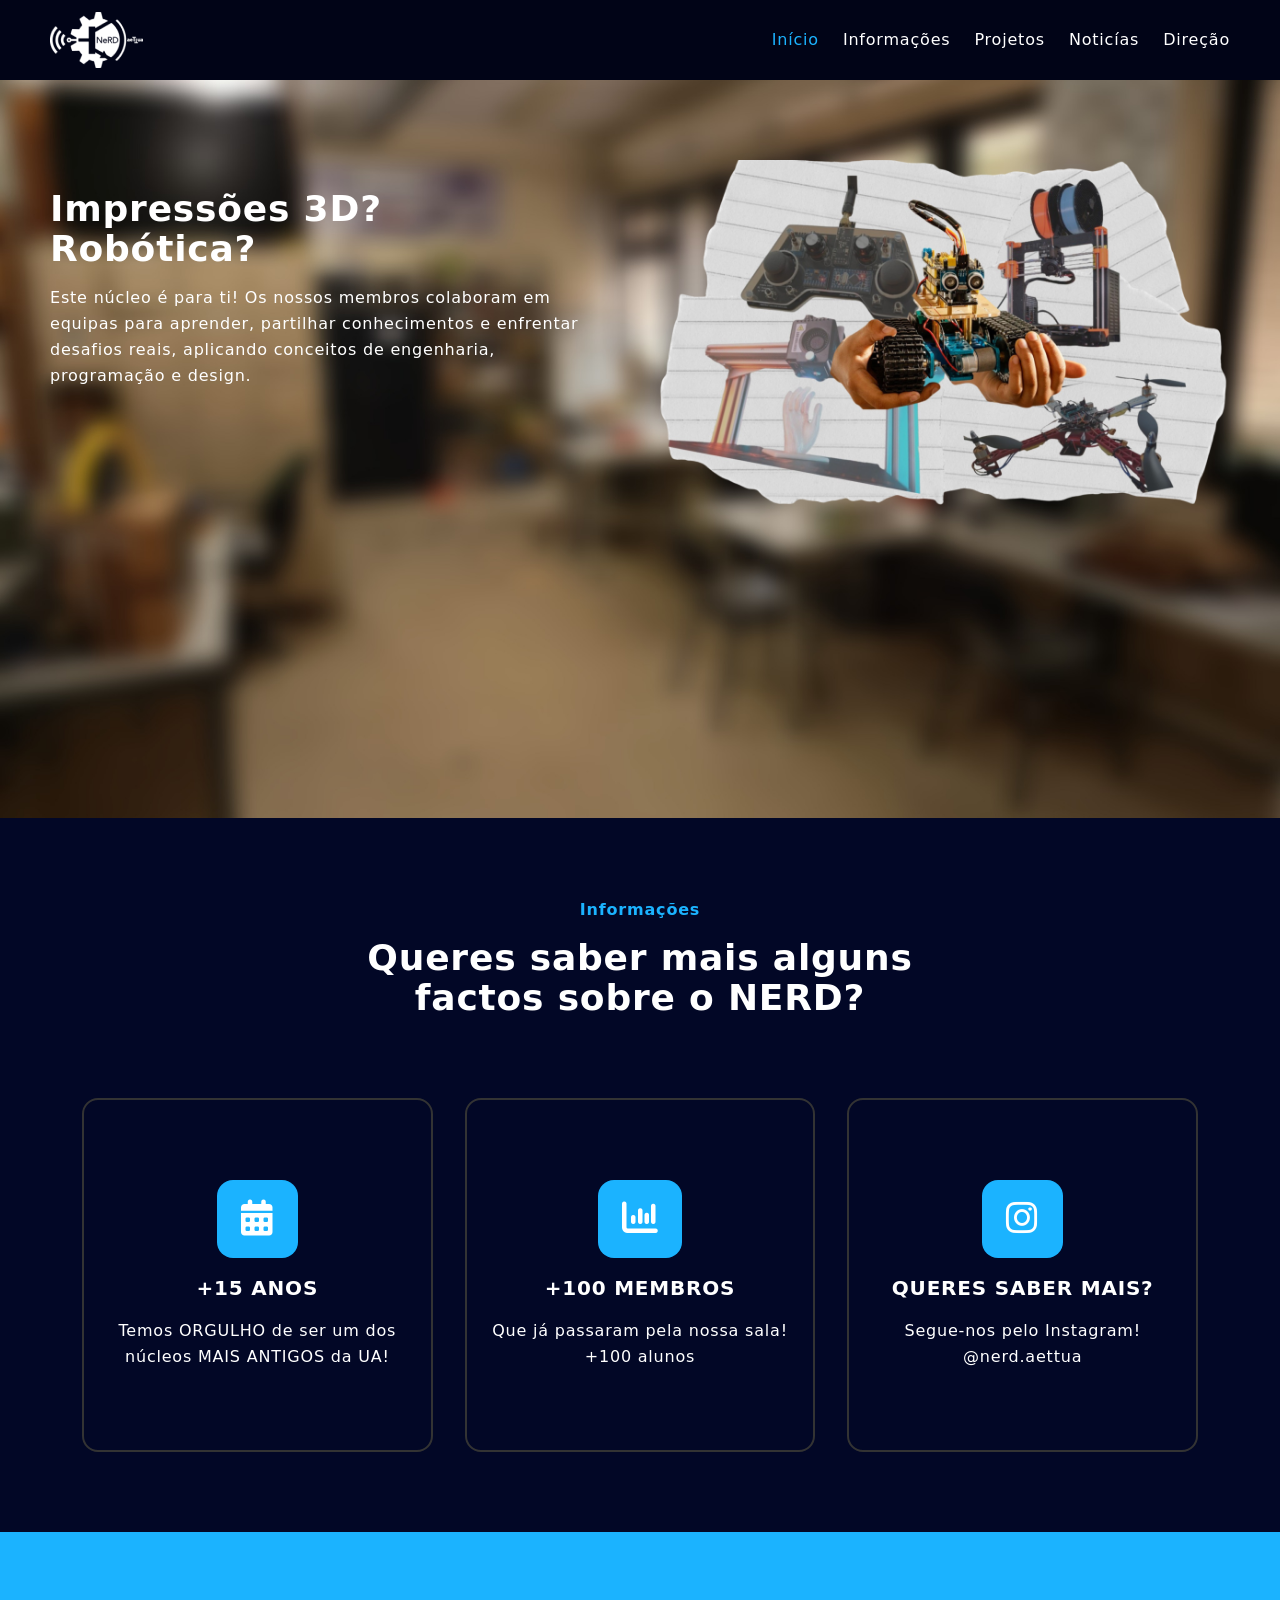
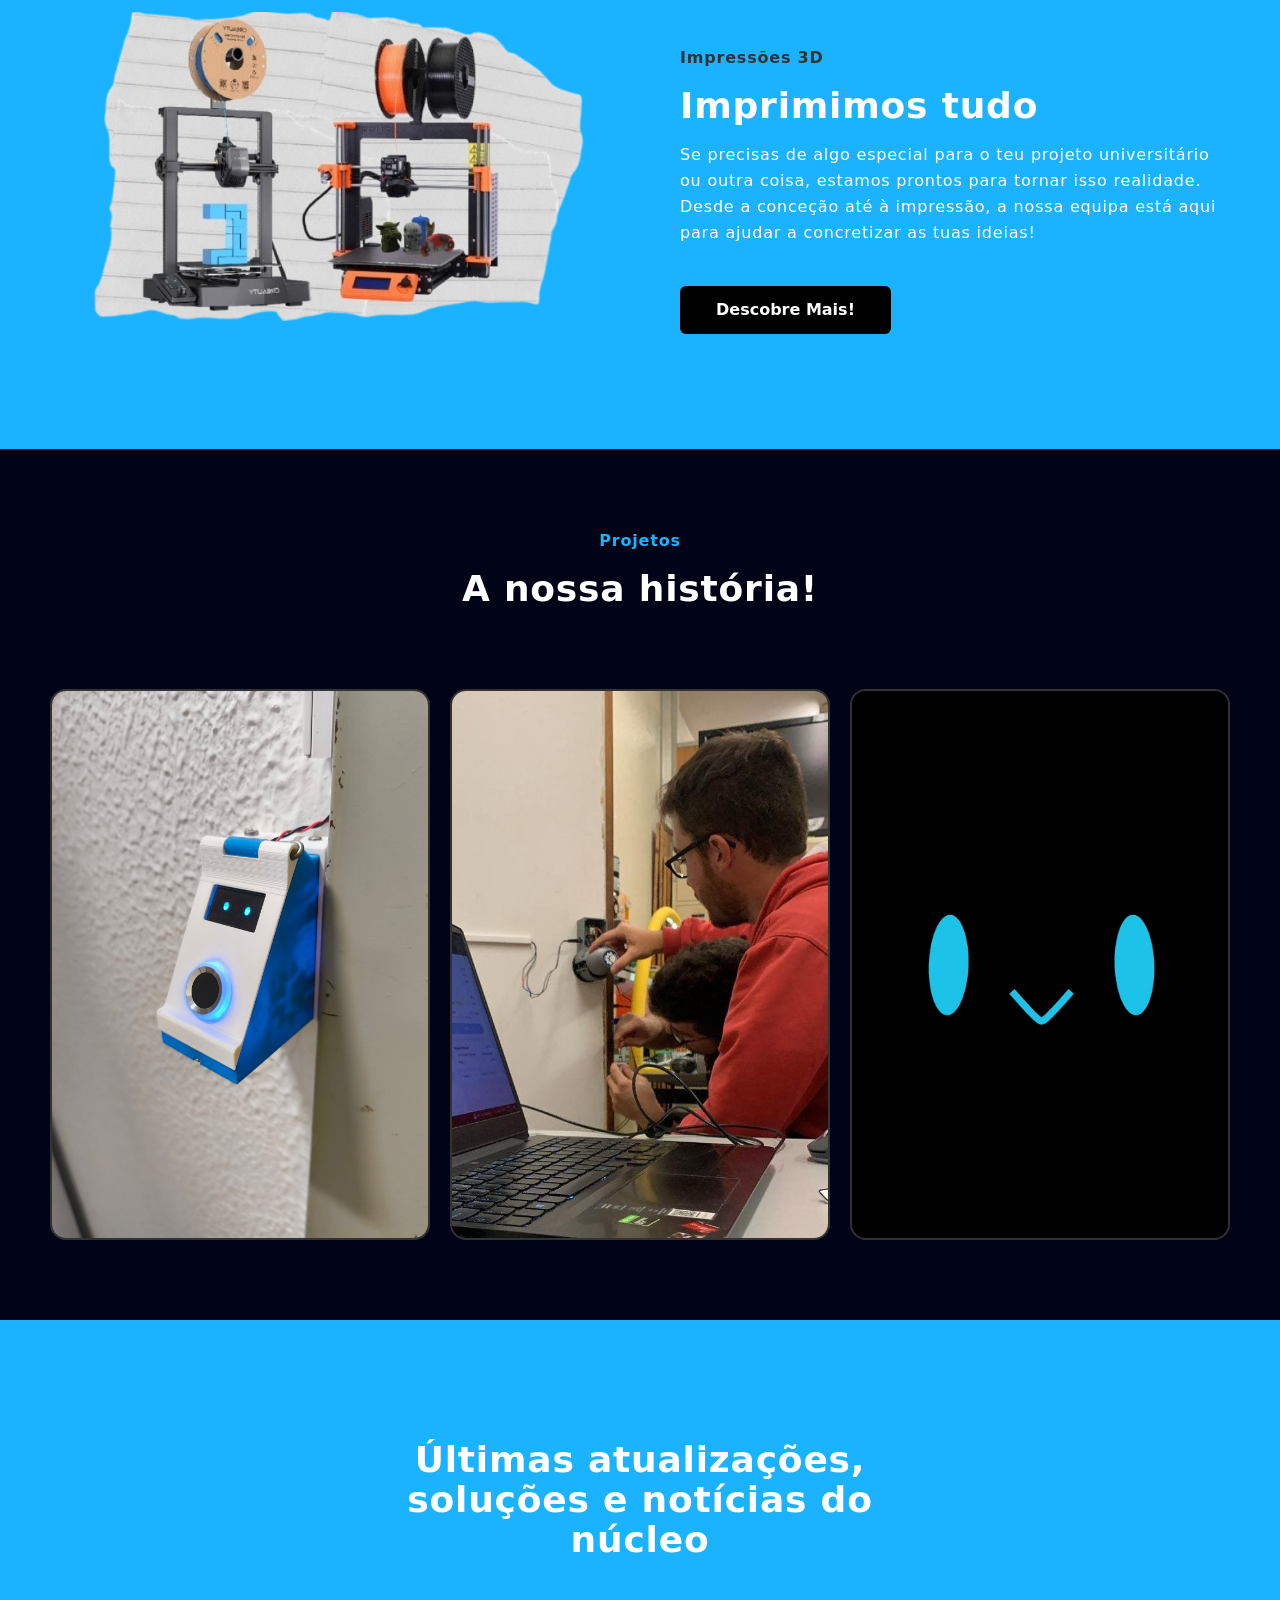
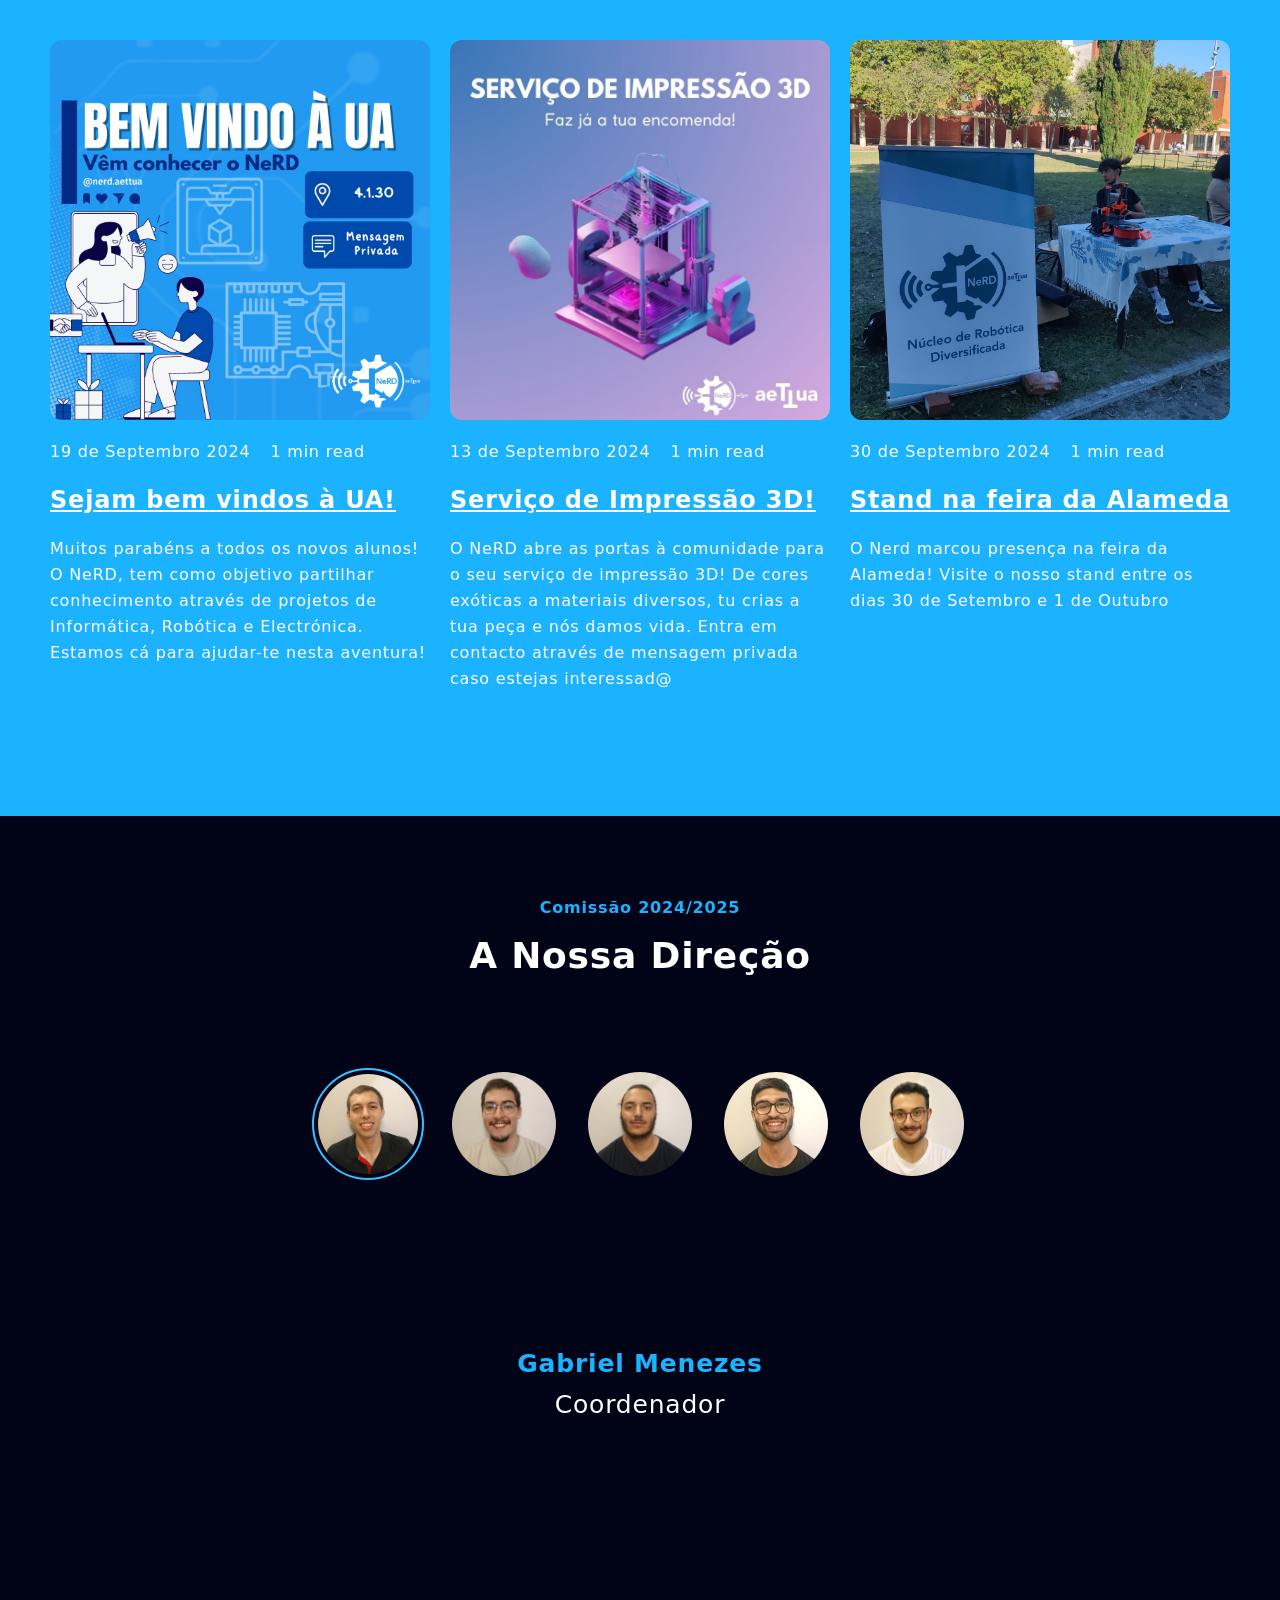
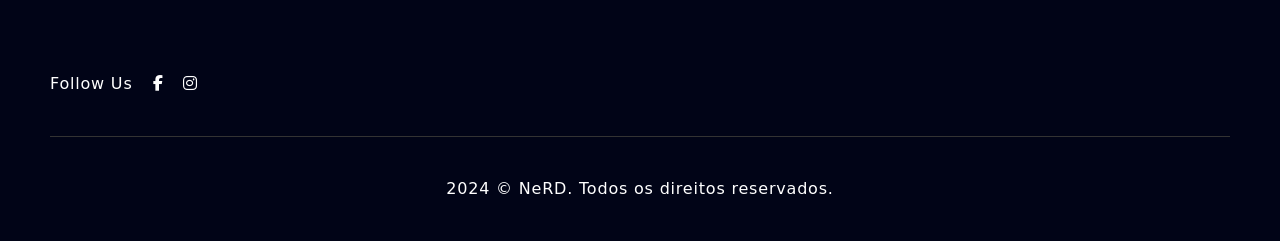
==== commit dd028491: "Atualizando o site com novas alterações" ====
--- a/index.html
+++ b/index.html
@@ -85,7 +85,7 @@
                     </div>
 
                     <!-- card no 2 -->
-                    <div class="bg-color-primary-dark border-2 border-solid border-color-gray text-center py-20 px-5 rounded-2xl cursor-pointer">
+                    <div class=" border-2 border-solid border-color-gray text-center py-20 px-5 rounded-2xl cursor-pointer">
                         <div class="bg-color-secondary inline-block rounded-2xl py-5 px-6">
                             <i class="fa-solid fa-chart-column text-4xl"></i>
                         </div>
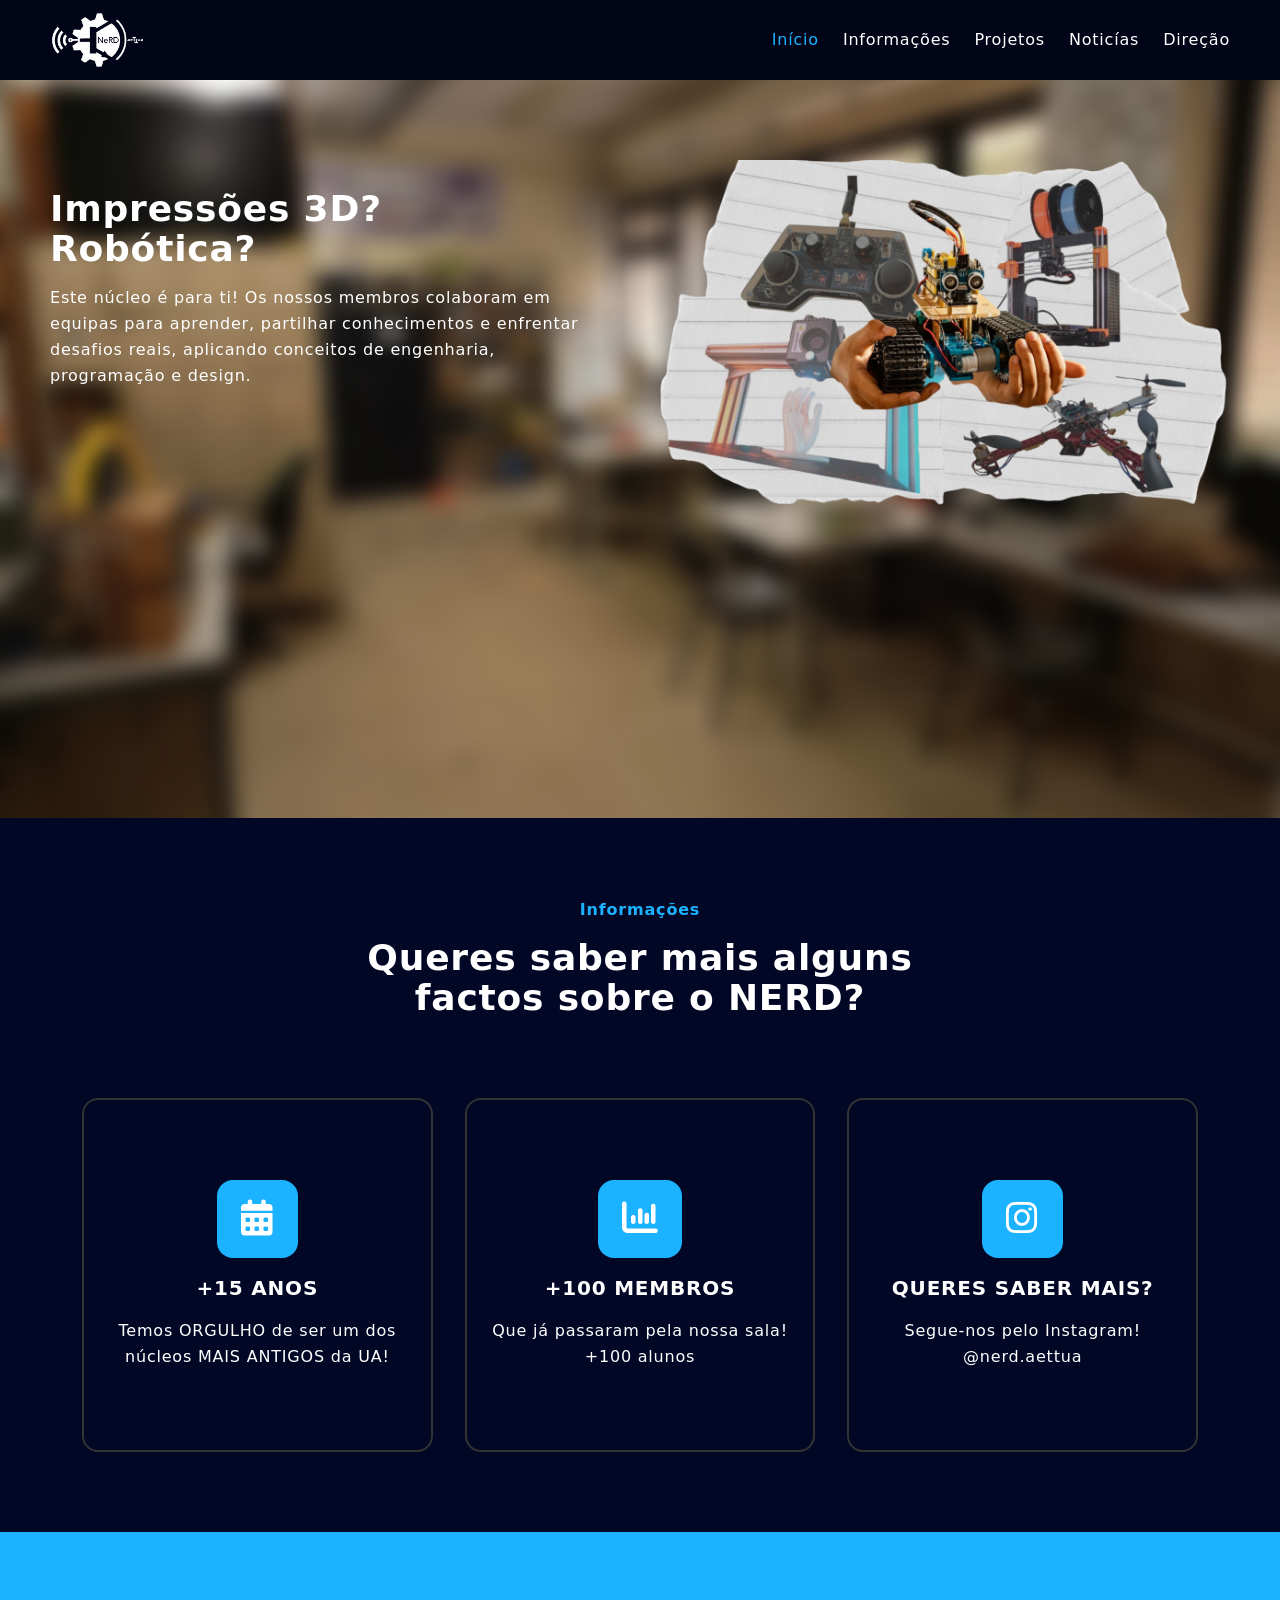
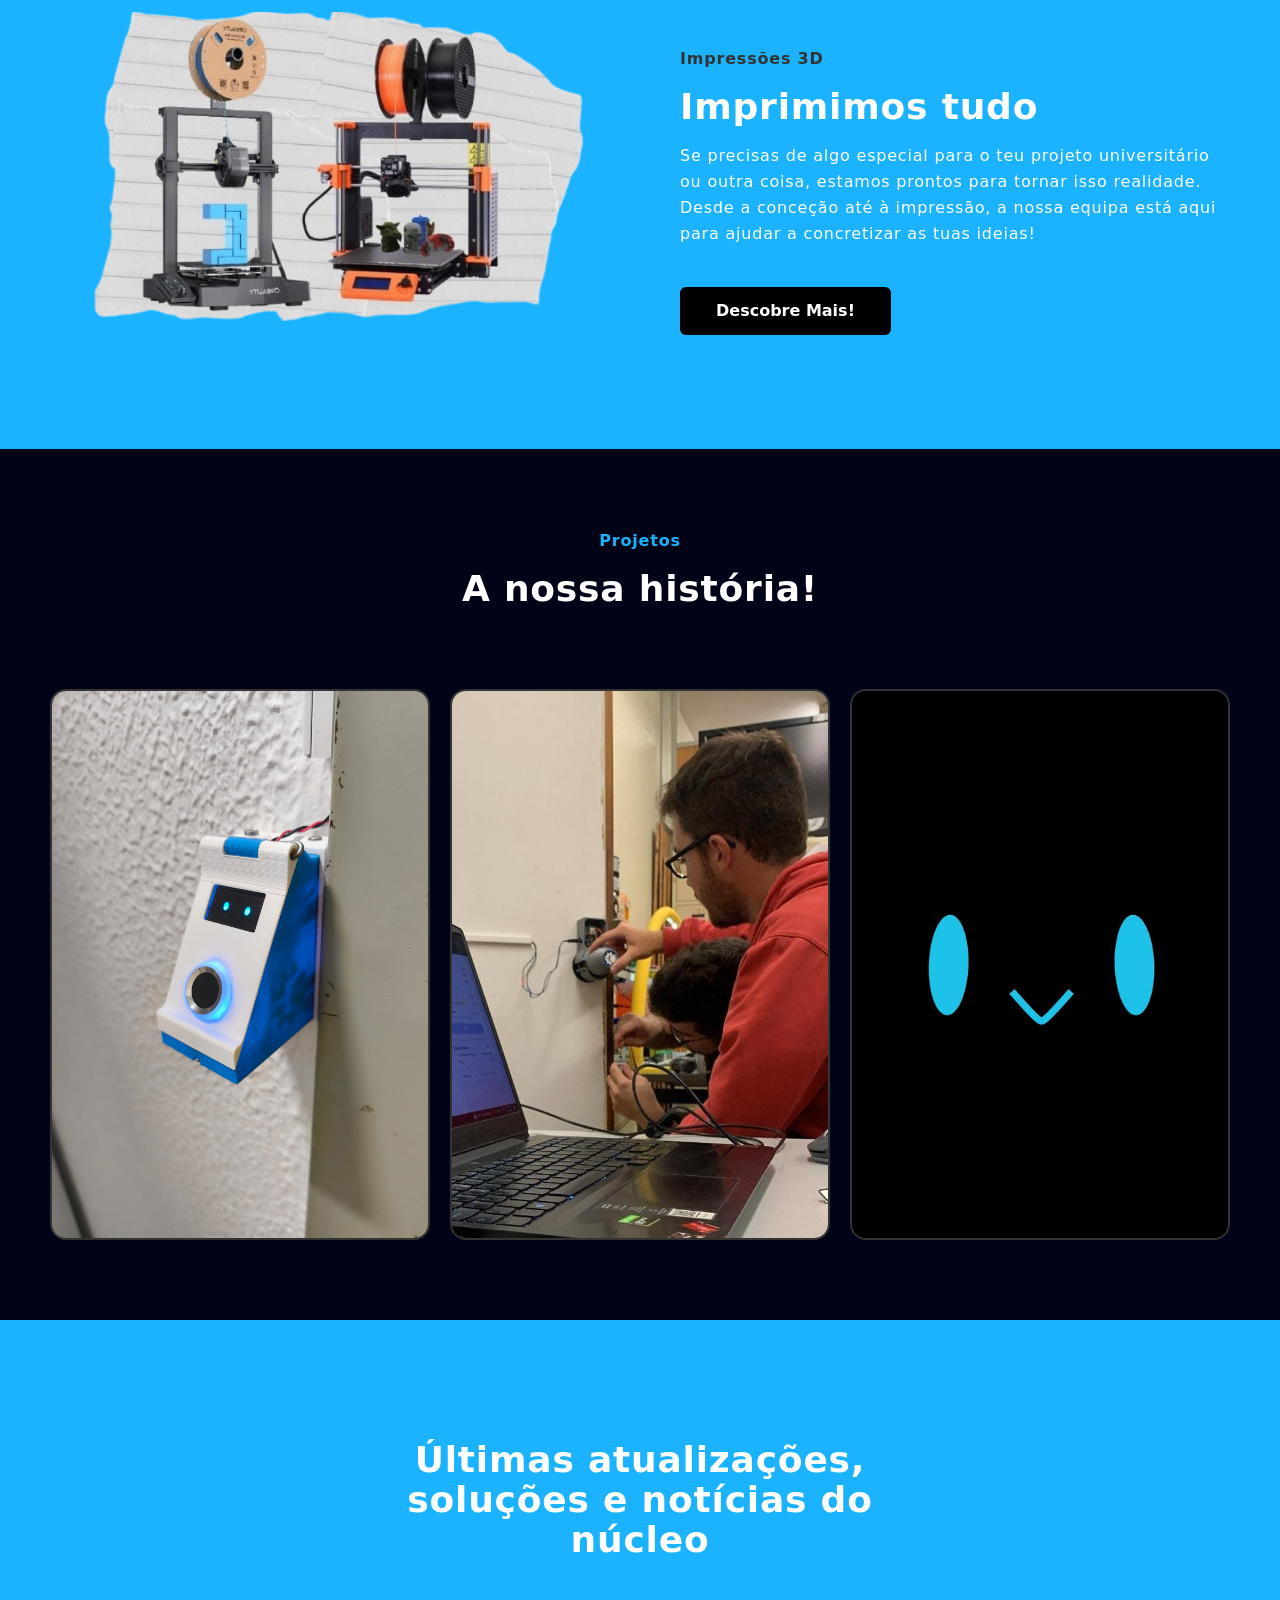
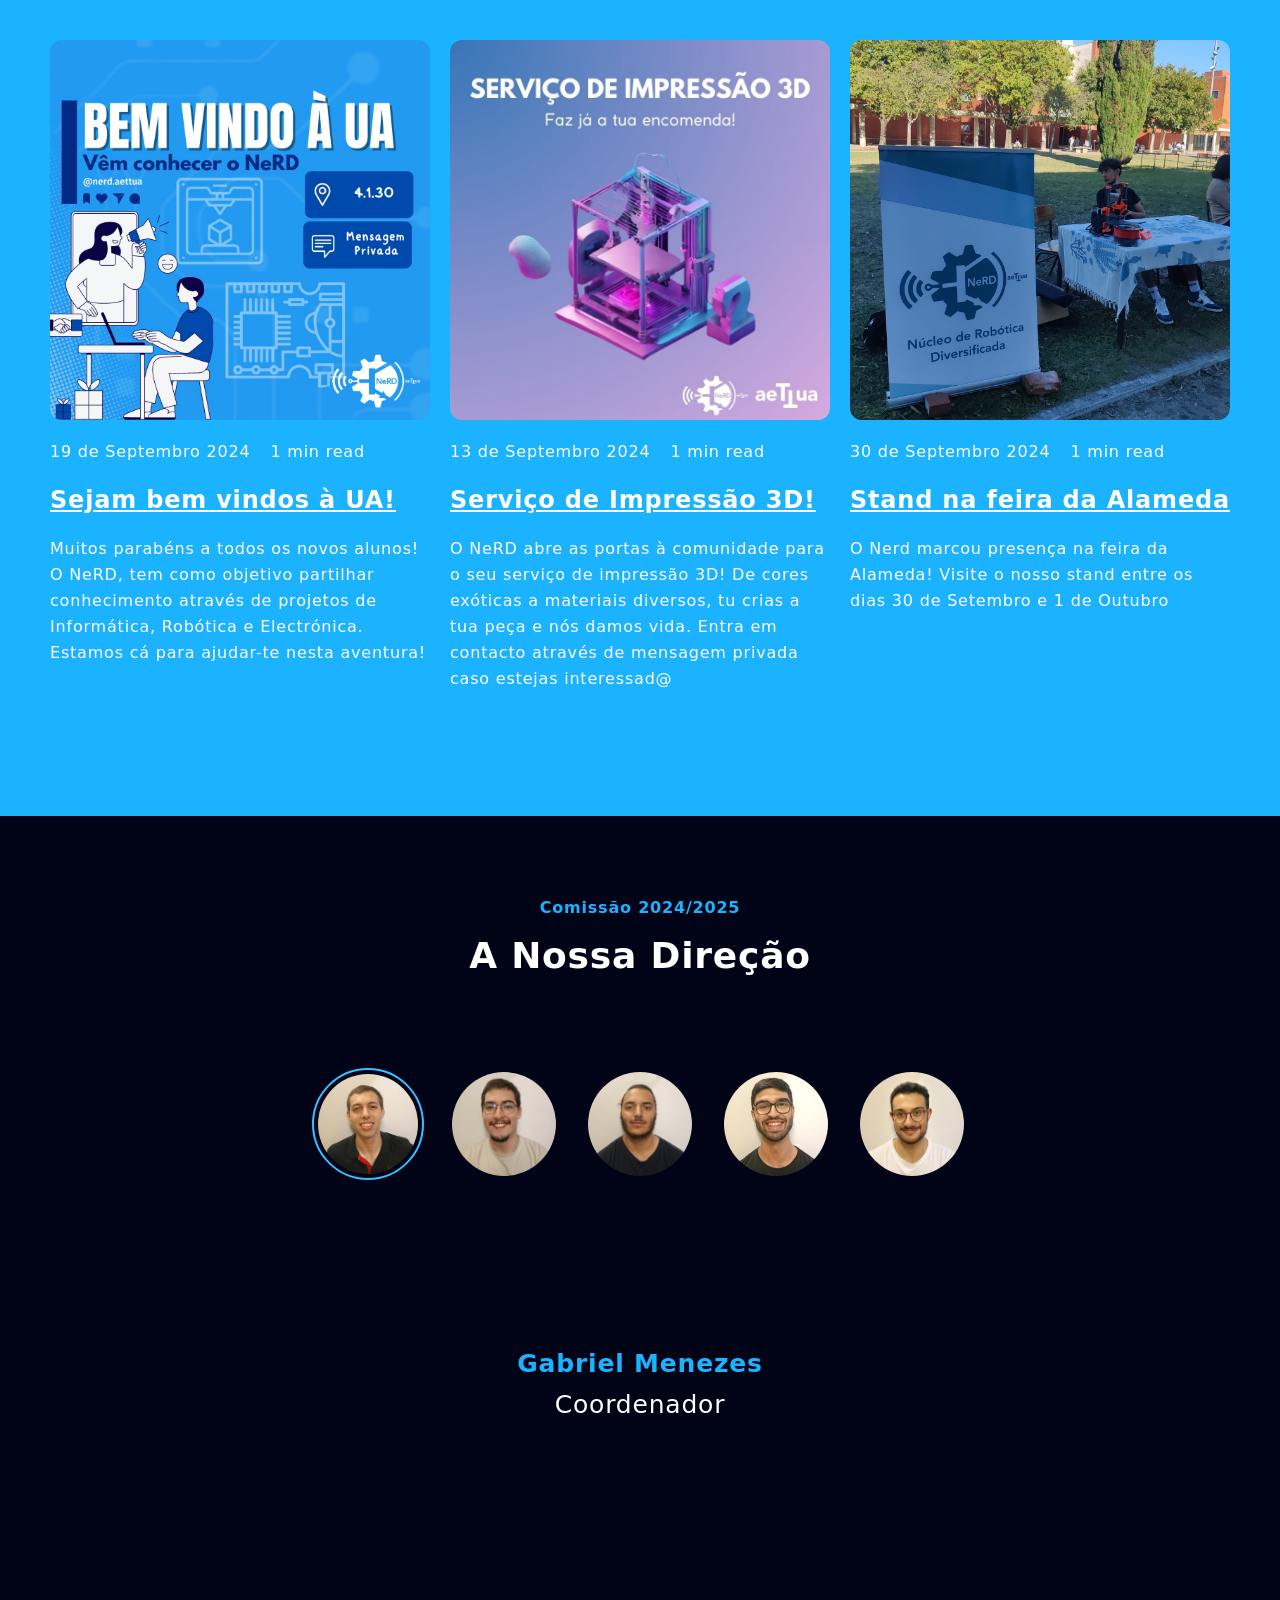
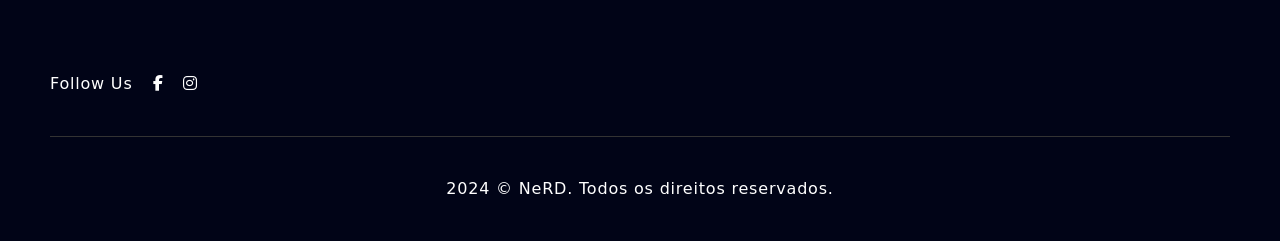
==== commit a6a40e09: "Atualizando o site com novas mudanças" ====
--- a/index.html
+++ b/index.html
@@ -5,7 +5,7 @@
     <meta http-equiv="X-UA-Compatible" content="IE=edge">
     <meta name="viewport" content="width=device-width, initial-scale=1.0">
     <title>NERD</title>
-    <link rel="icon" href="img/logoicon.png" type="image/x-icon">
+    <link rel="icon" href="img/logo.svg" type="image/x-icon">
     <link rel="stylesheet" href="css/main.css">
     <link rel="stylesheet" href="https://cdnjs.cloudflare.com/ajax/libs/font-awesome/6.2.0/css/all.min.css" integrity="sha512-xh6O/CkQoPOWDdYTDqeRdPCVd1SpvCA9XXcUnZS2FmJNp1coAFzvtCN9BmamE+4aHK8yyUHUSCcJHgXloTyT2A==" crossorigin="anonymous" referrerpolicy="no-referrer" />
 </head>
@@ -14,7 +14,7 @@
         <nav class="container flex justify-between items-center">
             <div class="py-3  font-bold text-3xl">
                 <a>
-                    <img src="img/logo.png">
+                    <img src="img/logo.svg" style="width: 100px; height: auto;">
                 </a>
 
                 <!--<a href="#home">
@@ -85,7 +85,7 @@
                     </div>
 
                     <!-- card no 2 -->
-                    <div class=" border-2 border-solid border-color-gray text-center py-20 px-5 rounded-2xl cursor-pointer">
+                    <div class=" border-2 border-solid border-color-gray text-center py-20 px-5 rounded-2xl cursor-pointer hover:bg-color-primary-dark ease-in duration-200">
                         <div class="bg-color-secondary inline-block rounded-2xl py-5 px-6">
                             <i class="fa-solid fa-chart-column text-4xl"></i>
                         </div>
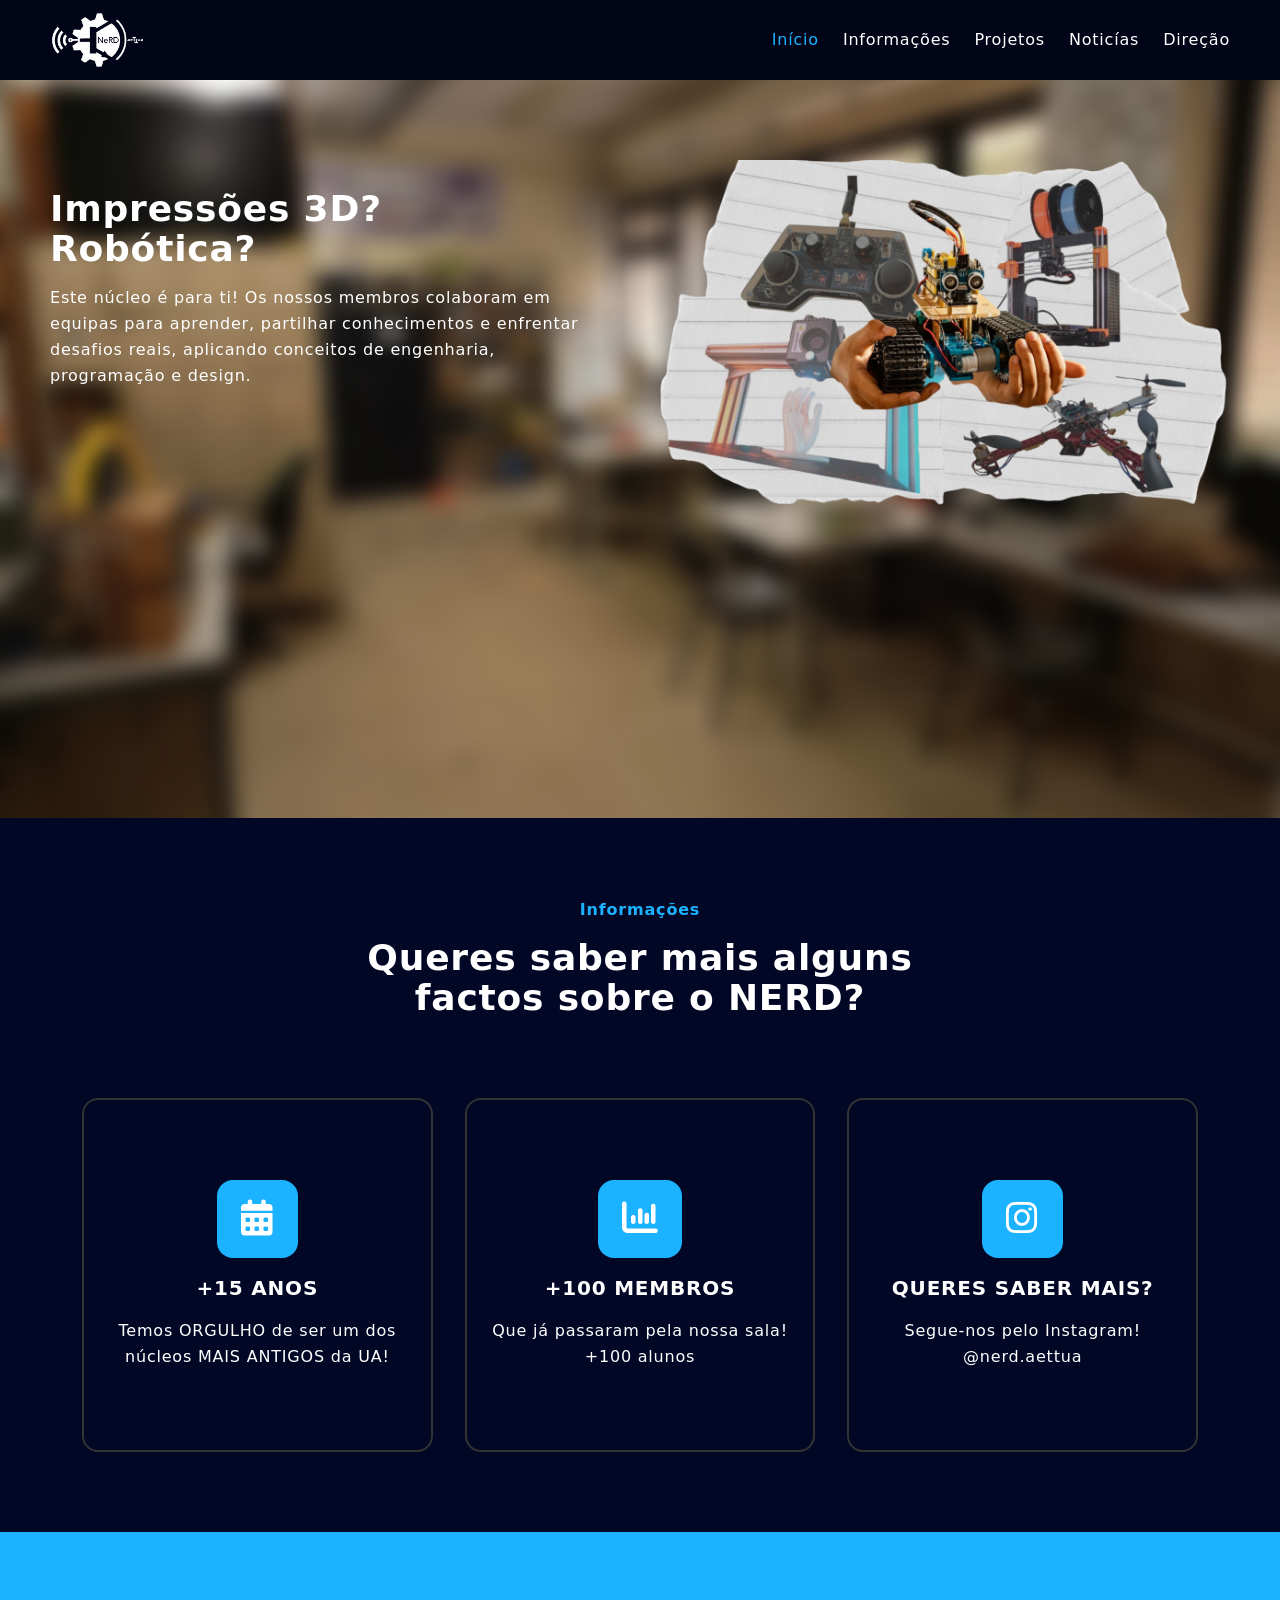
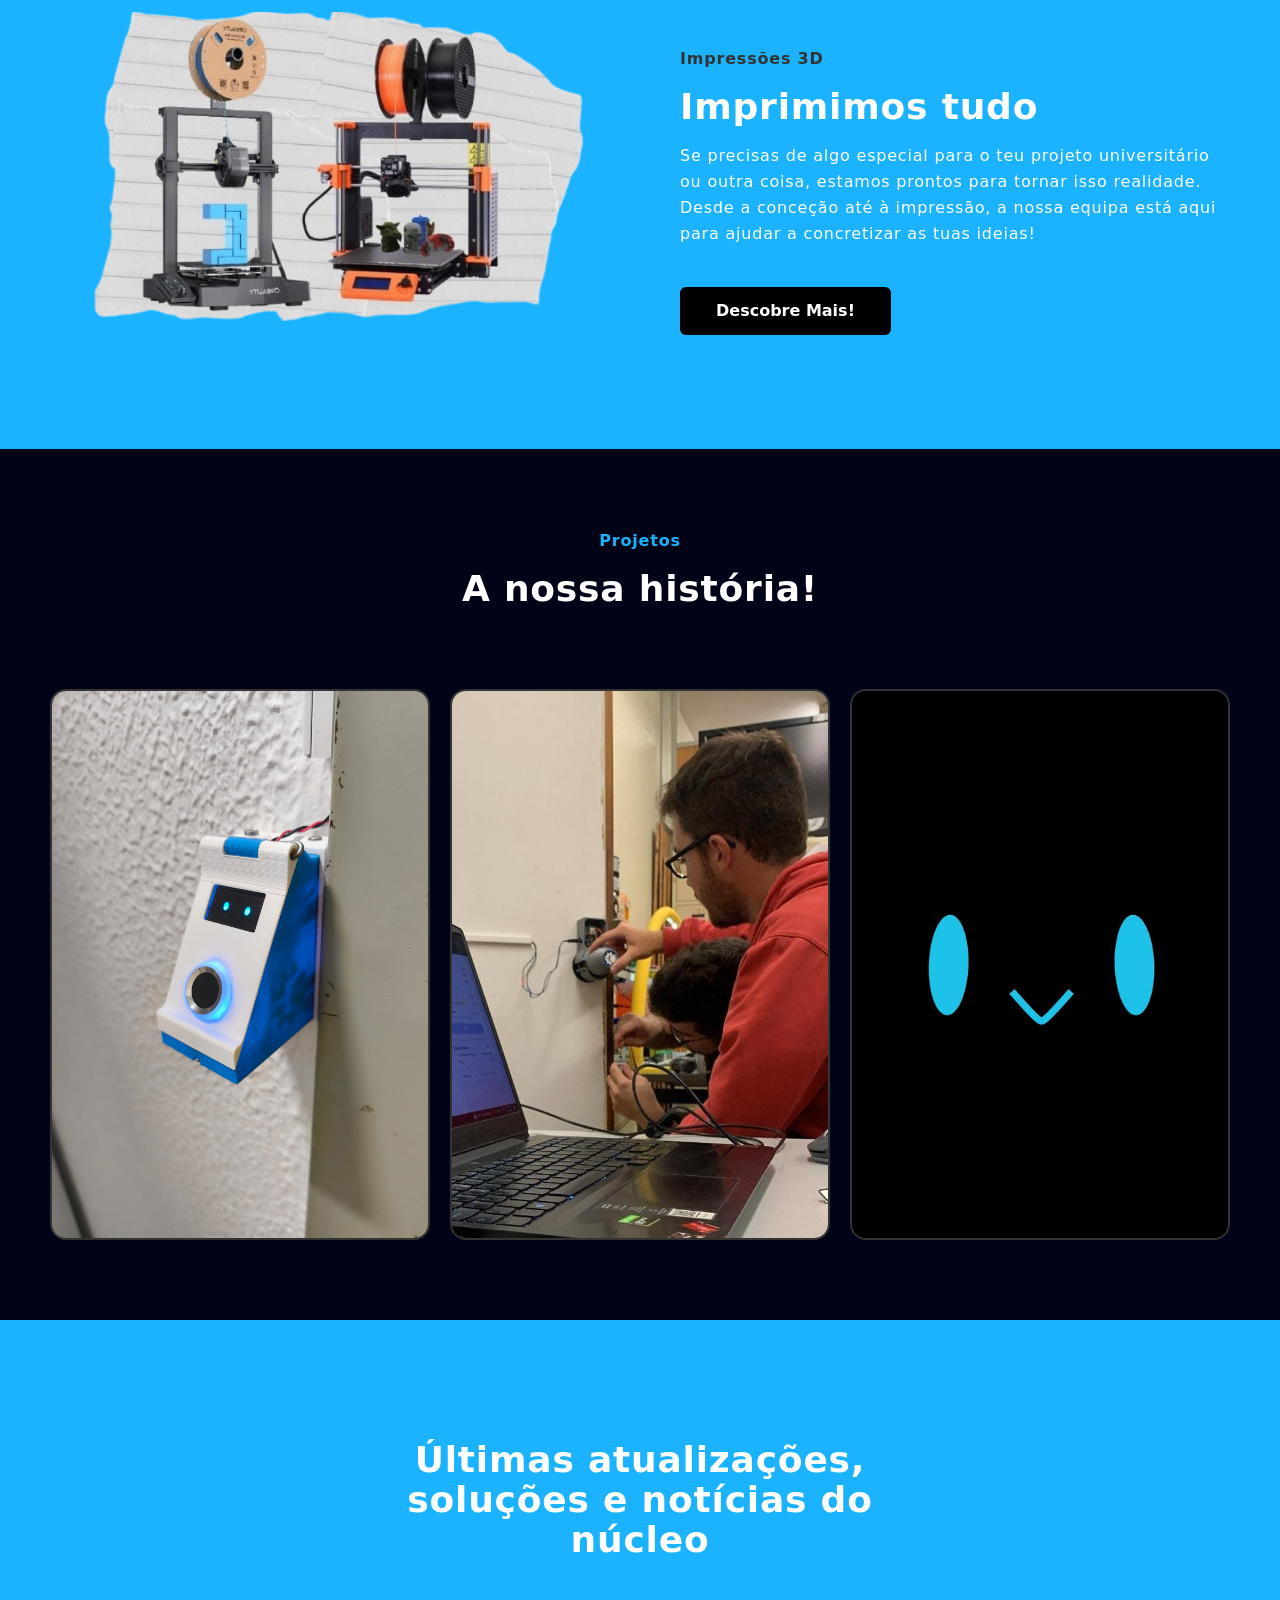
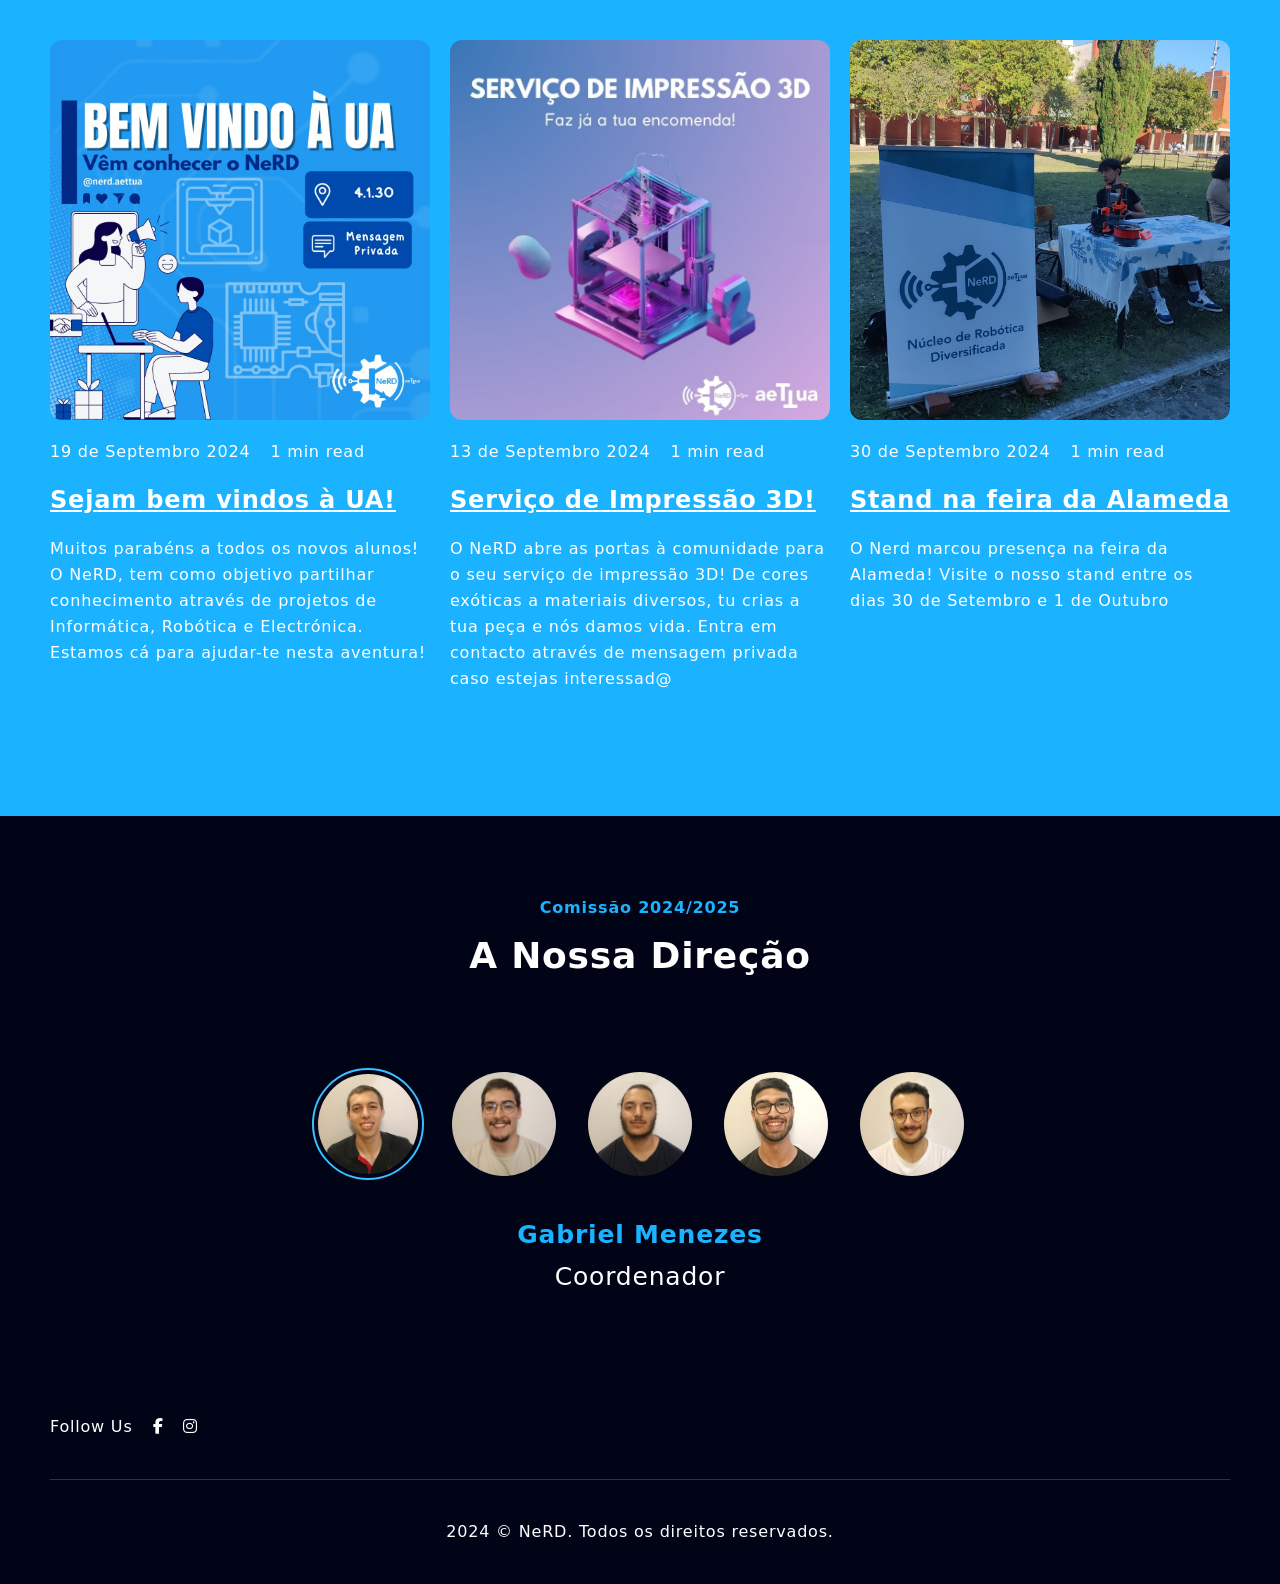
==== commit 693f3751: "Atualizando o site com novas alterações" ====
--- a/index.html
+++ b/index.html
@@ -361,7 +361,7 @@
                         <img src="./img/user5.jpg" alt="" class="h-20 w-20 rounded-full p-1 m-3 cursor-pointer user-pic" onclick="showReview()">
                     </div>
 
-                    <div class="grid place-items-center text-center m-auto md:w-4/5 min-h-[40vh]">
+                    <div class="grid place-items-center text-center m-auto md:w-4/5 min-h-[10vh]">
                         <div class="user-text active-text">
                             <p class="md:text-2xl mb-6"> </p>
                             <h4 class="font-bold text-color-secondary mb-1">Gabriel Menezes</h4>
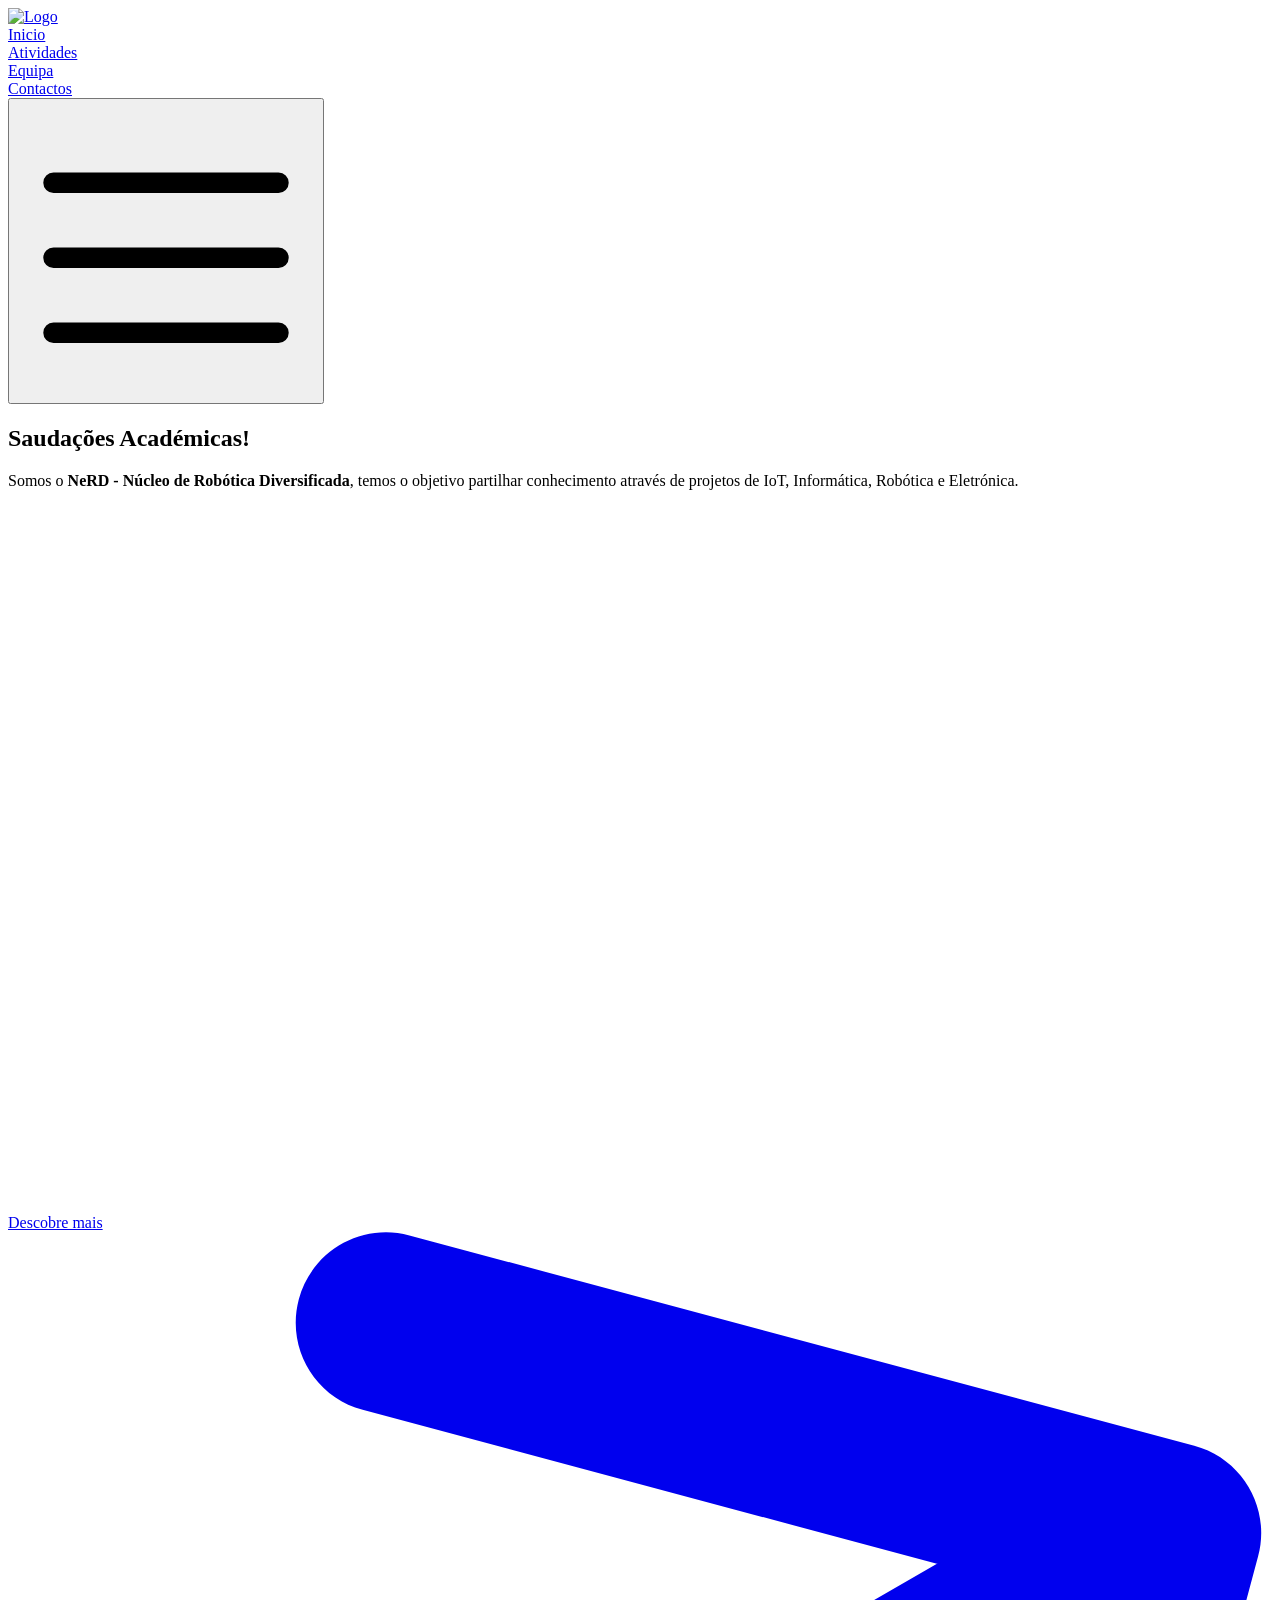
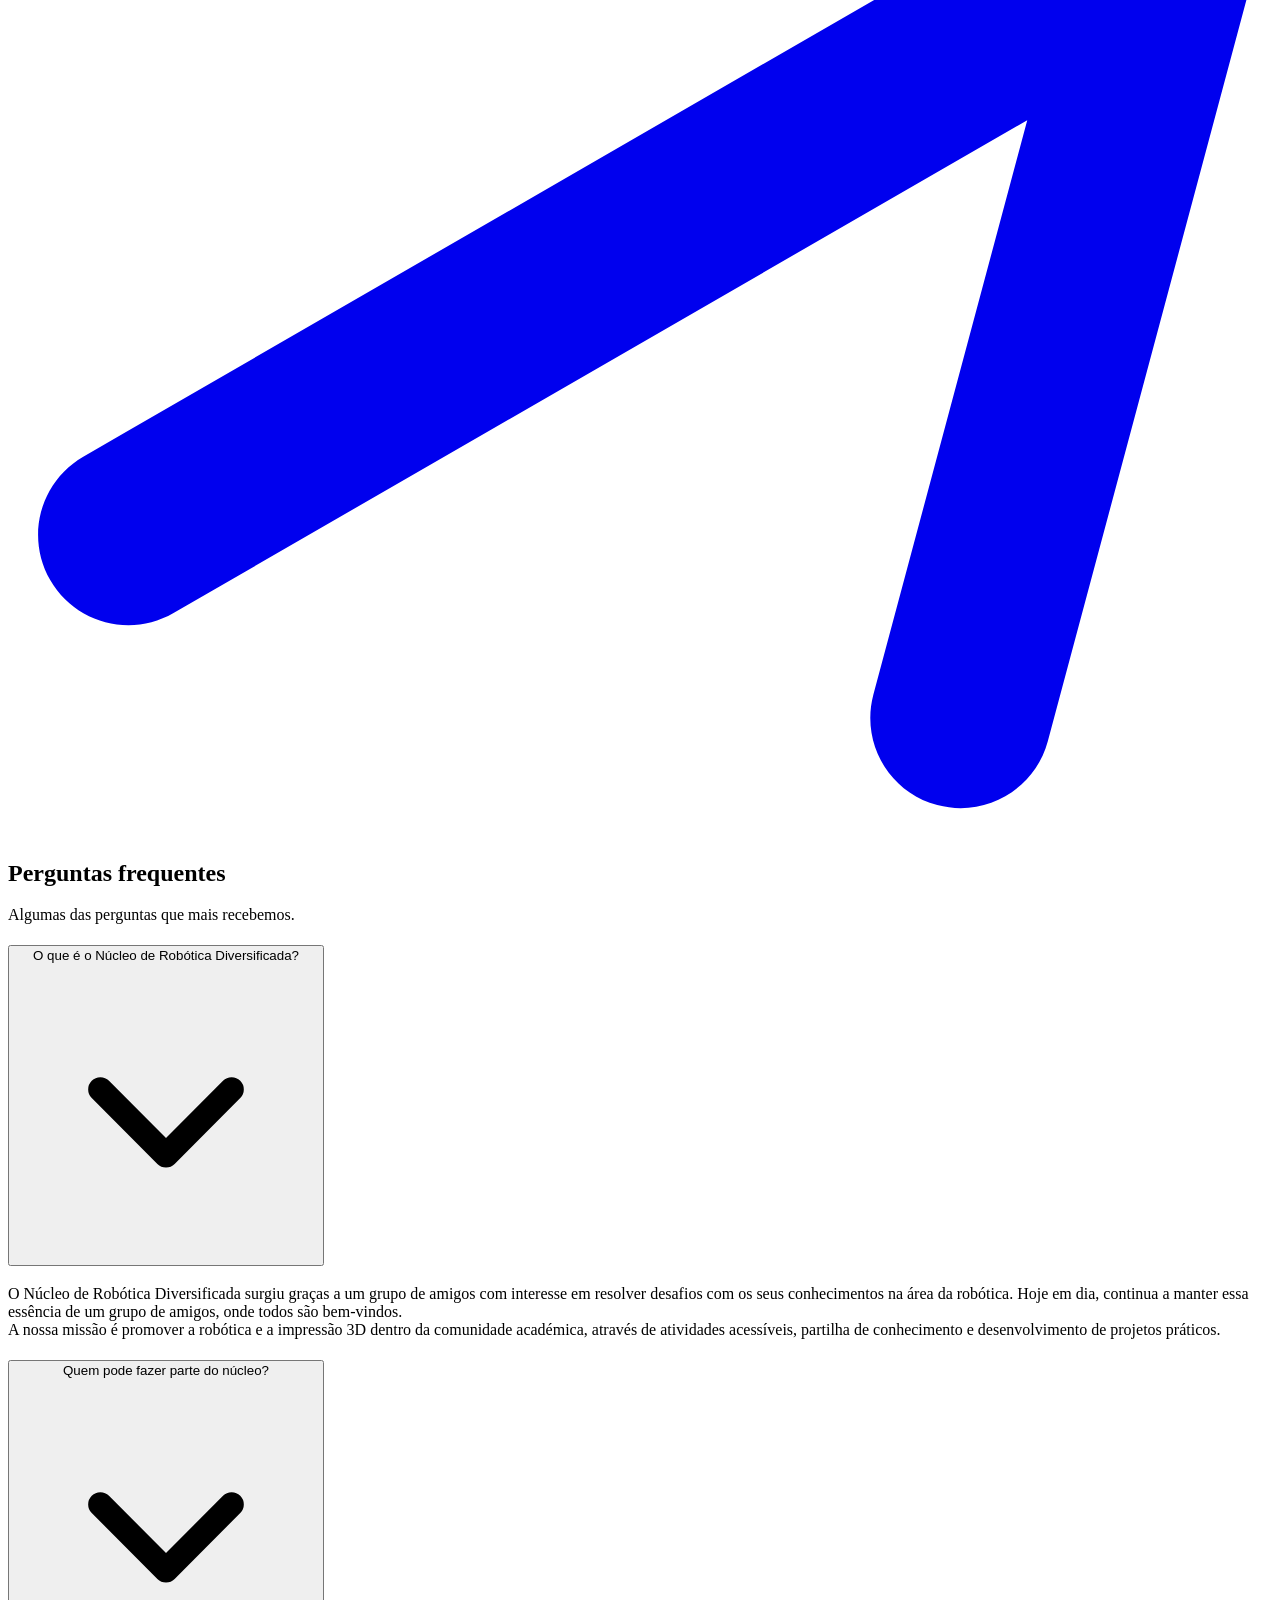
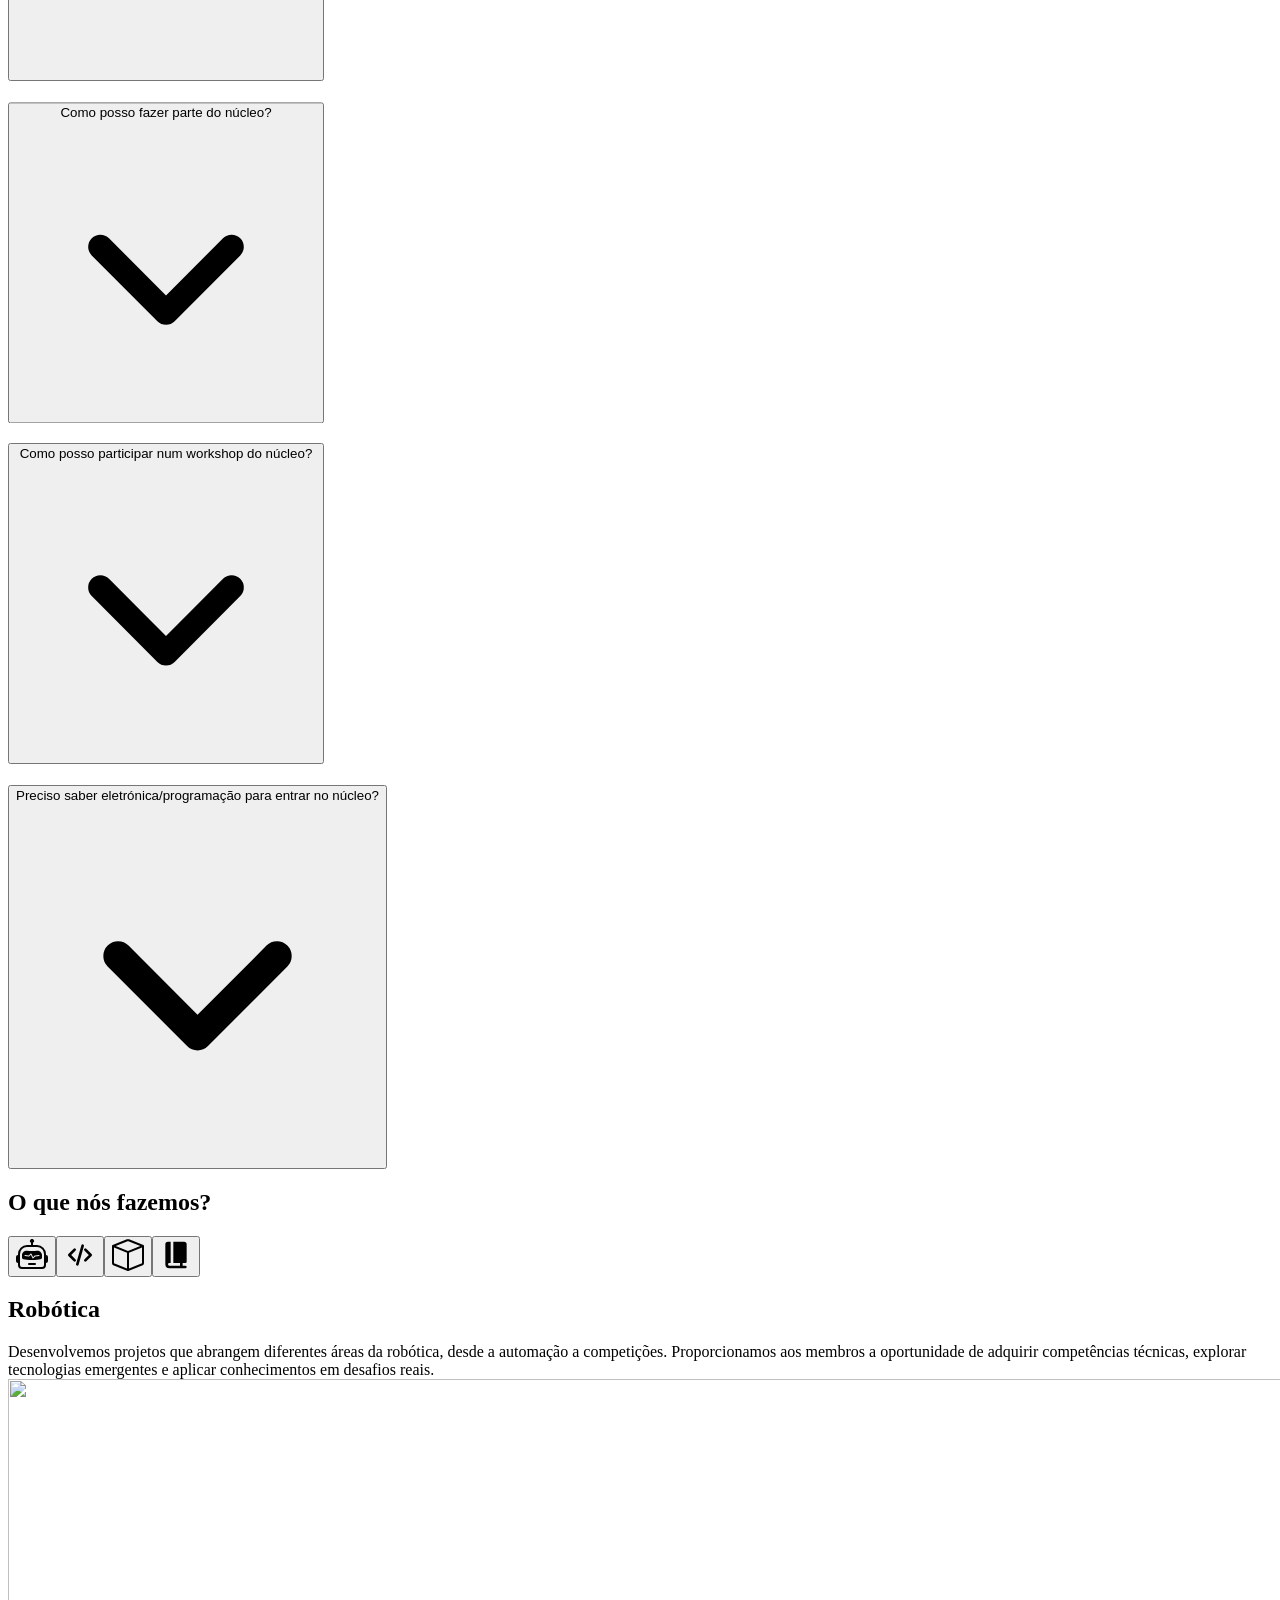
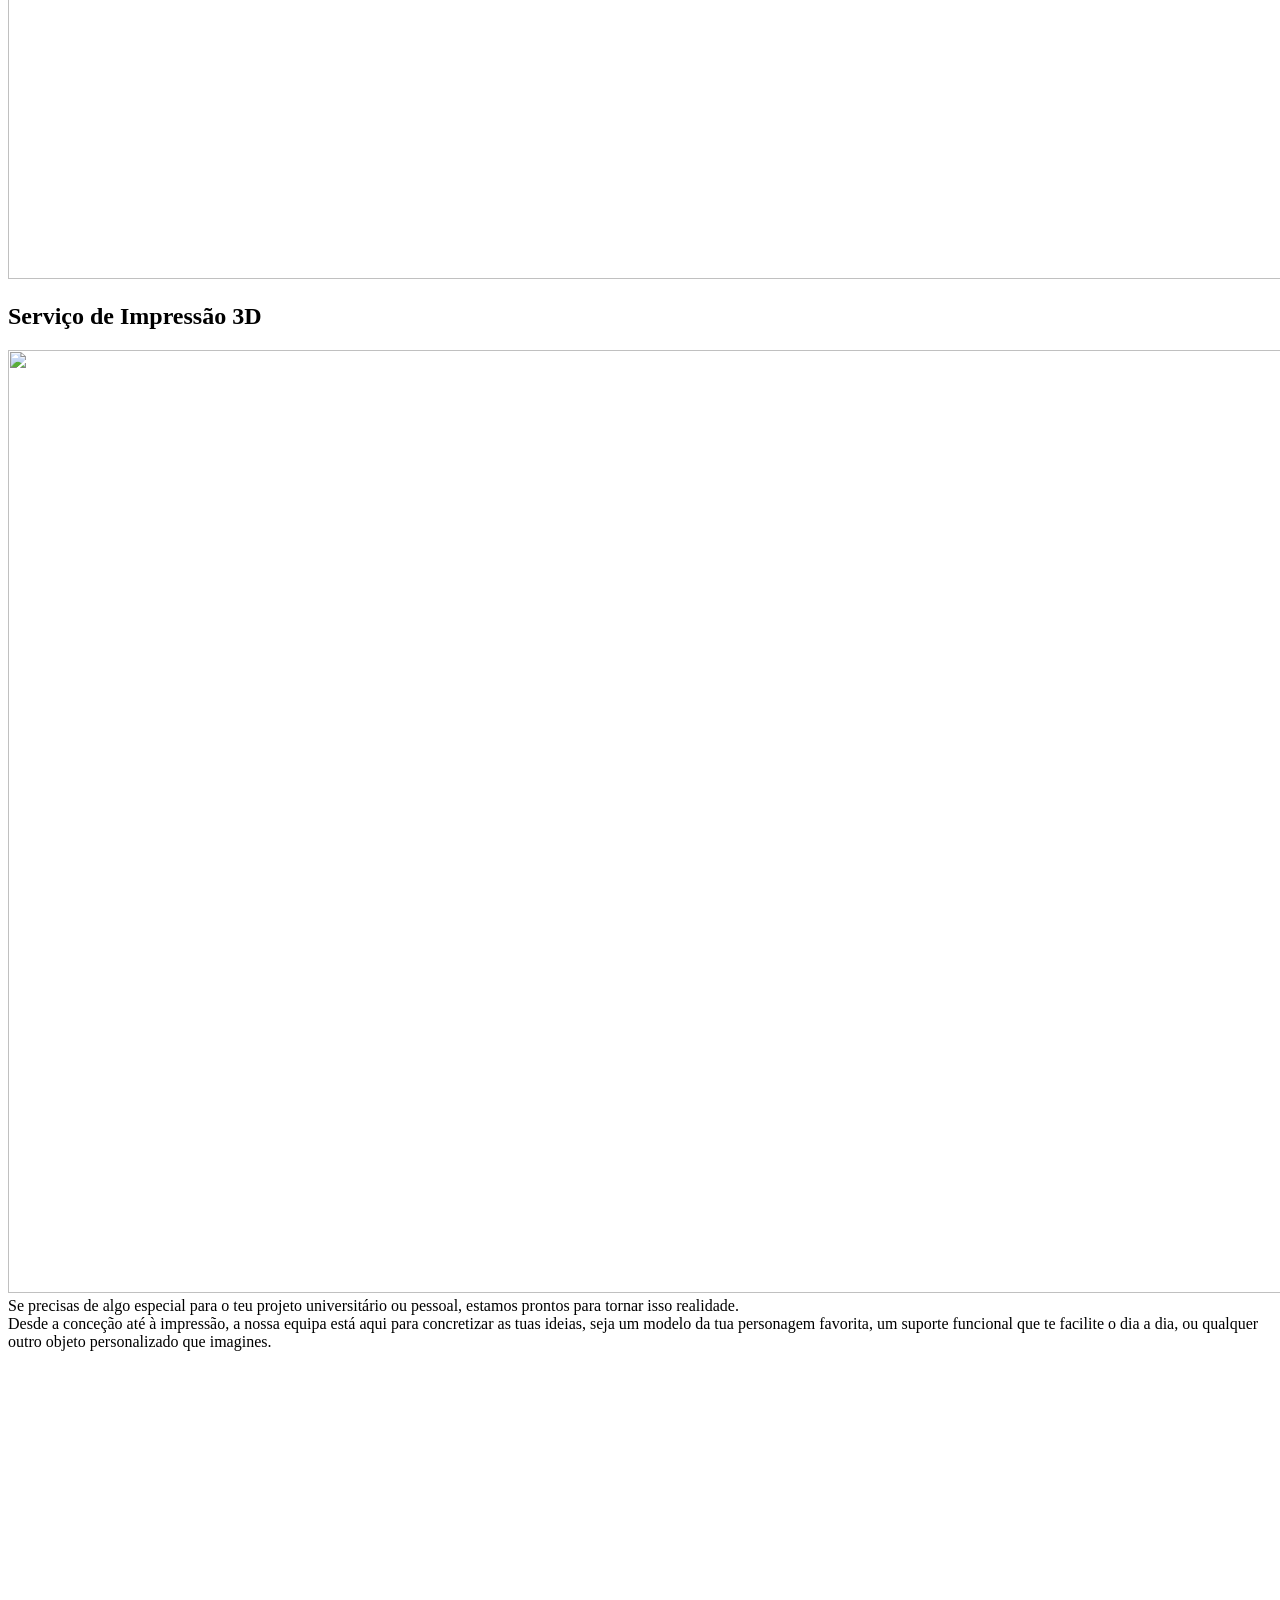
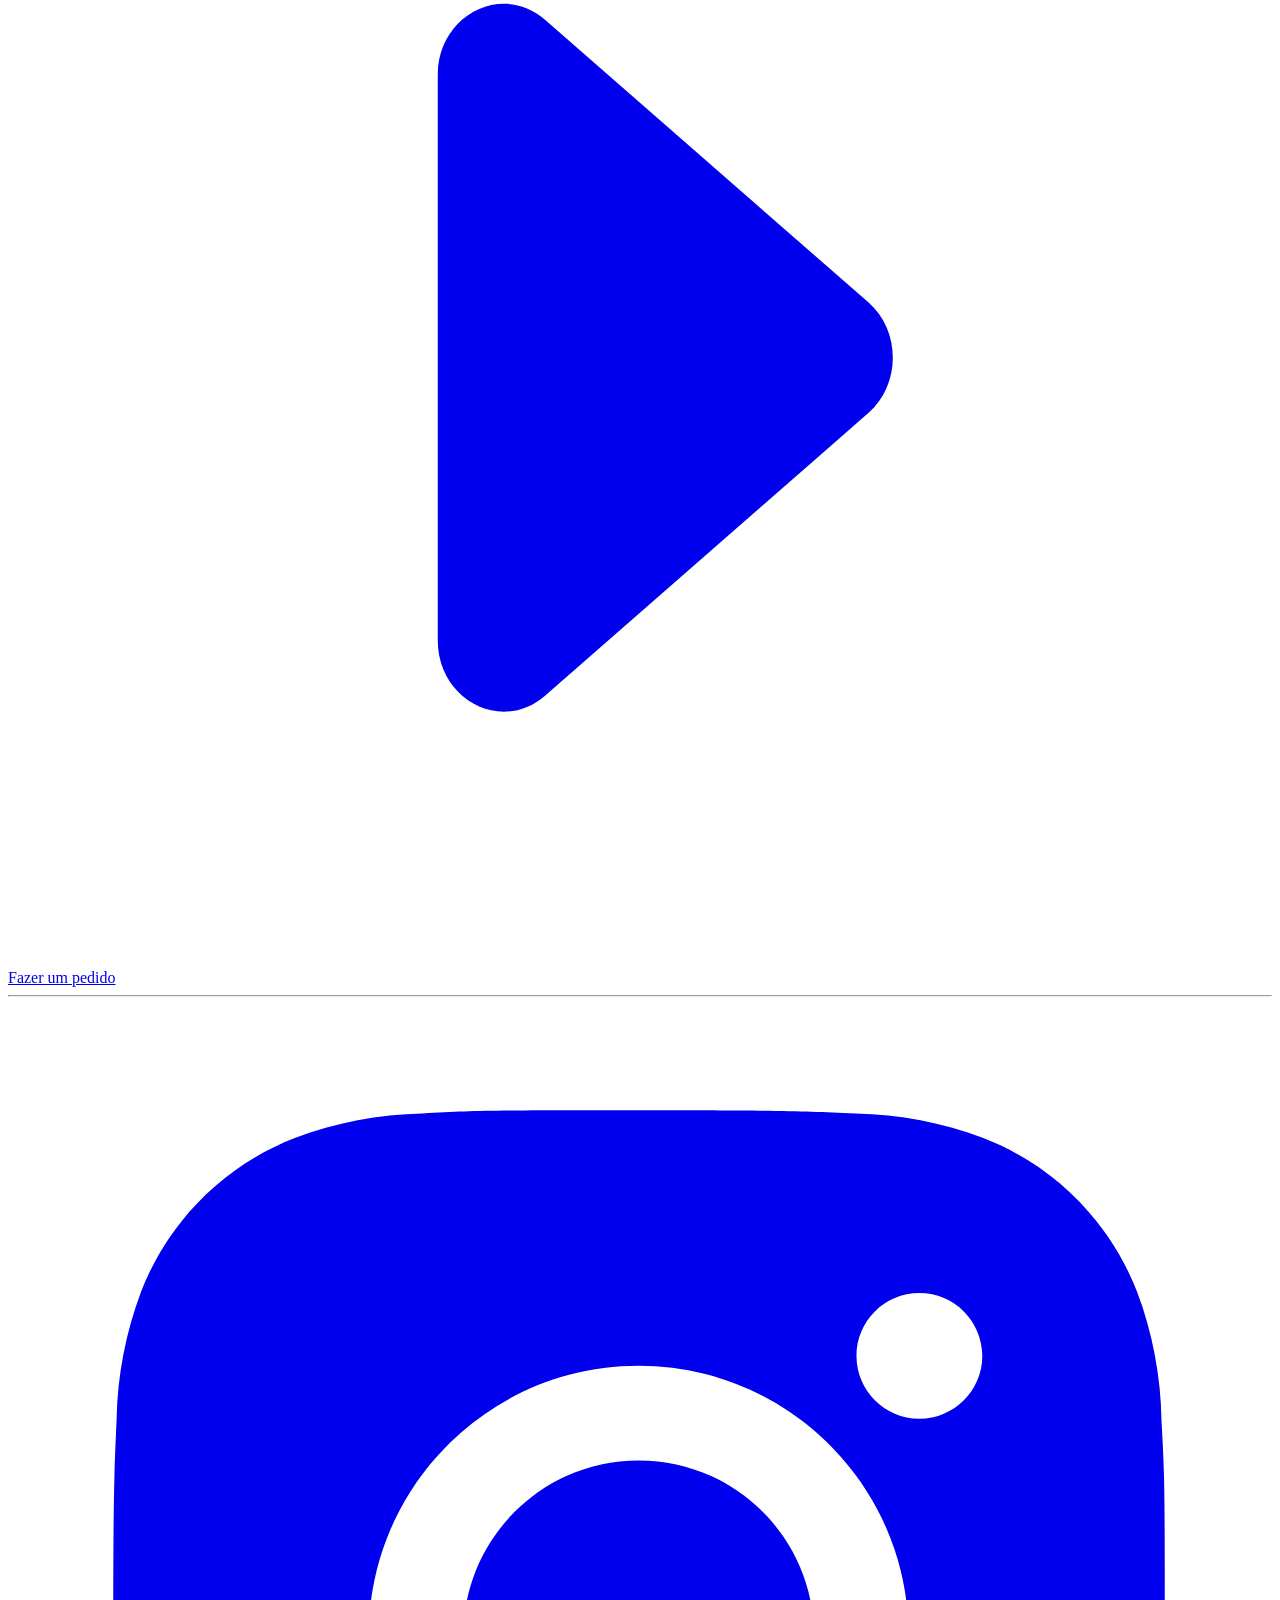
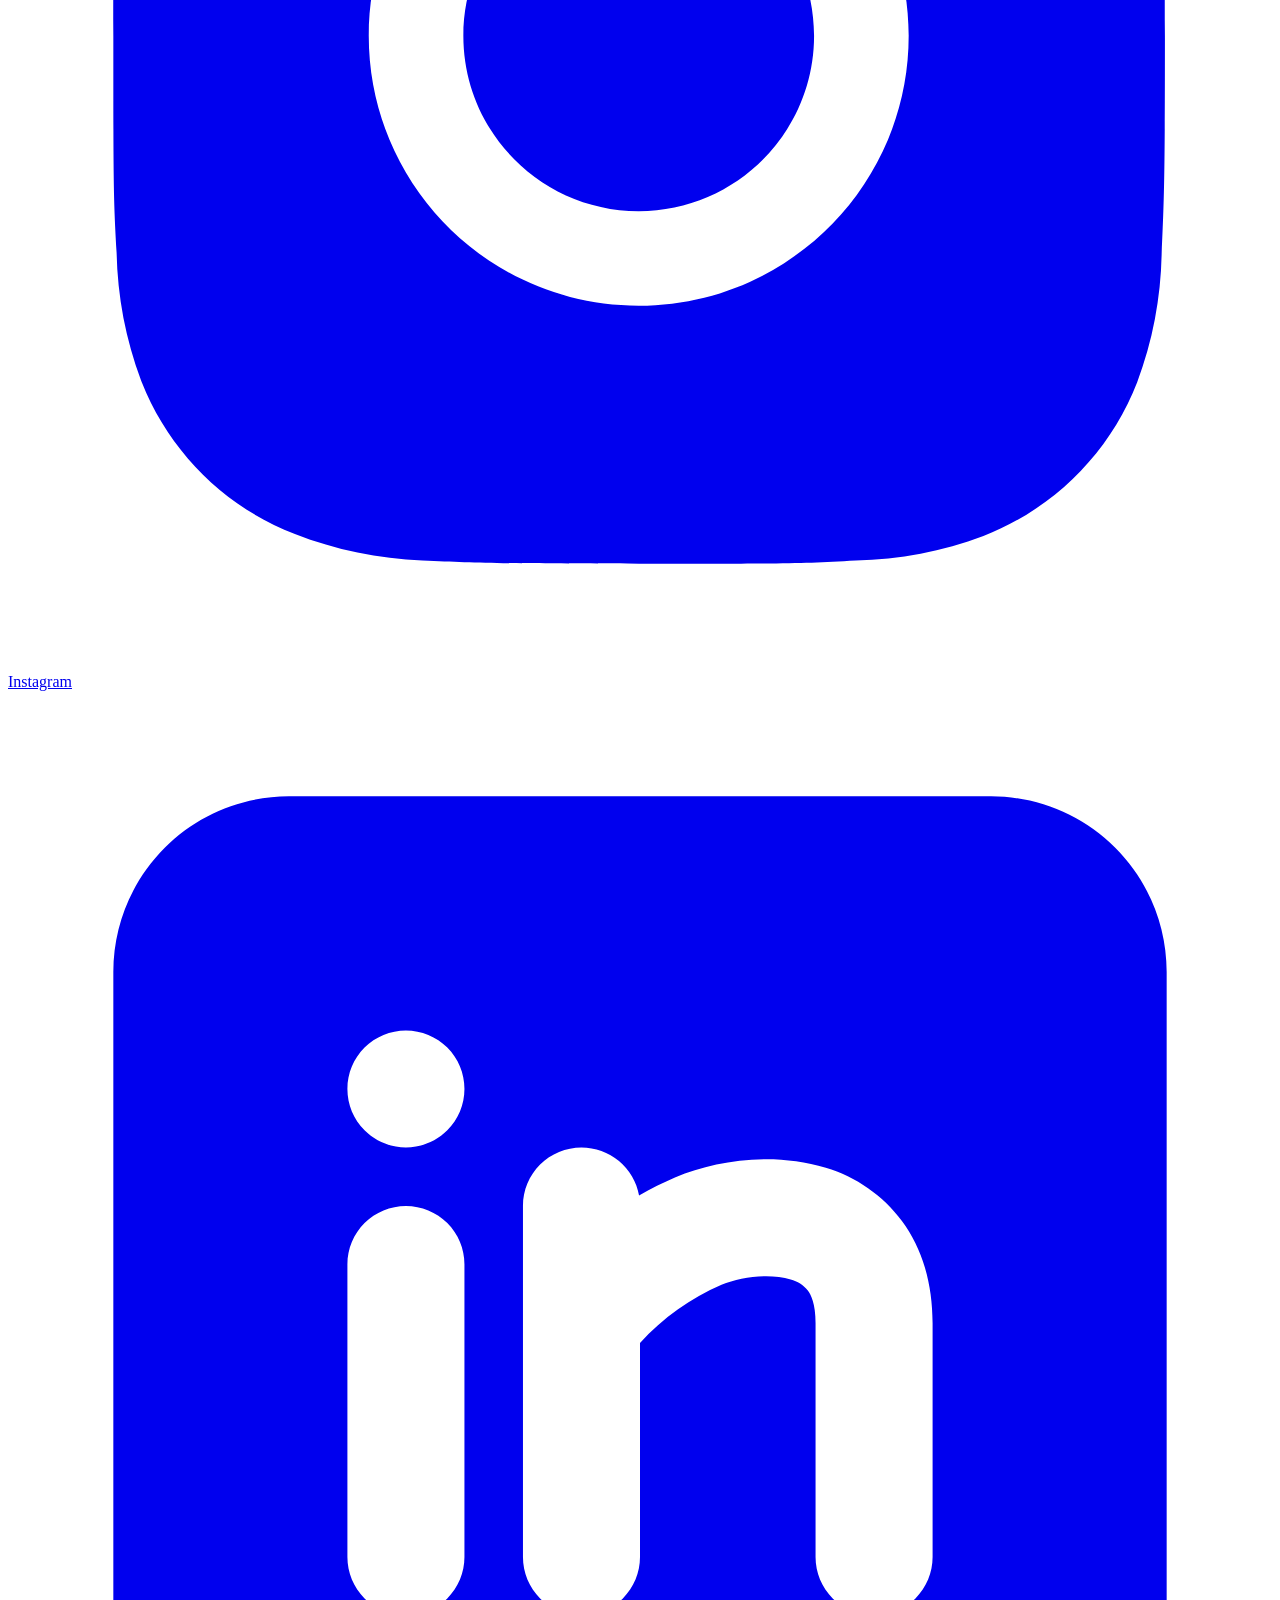
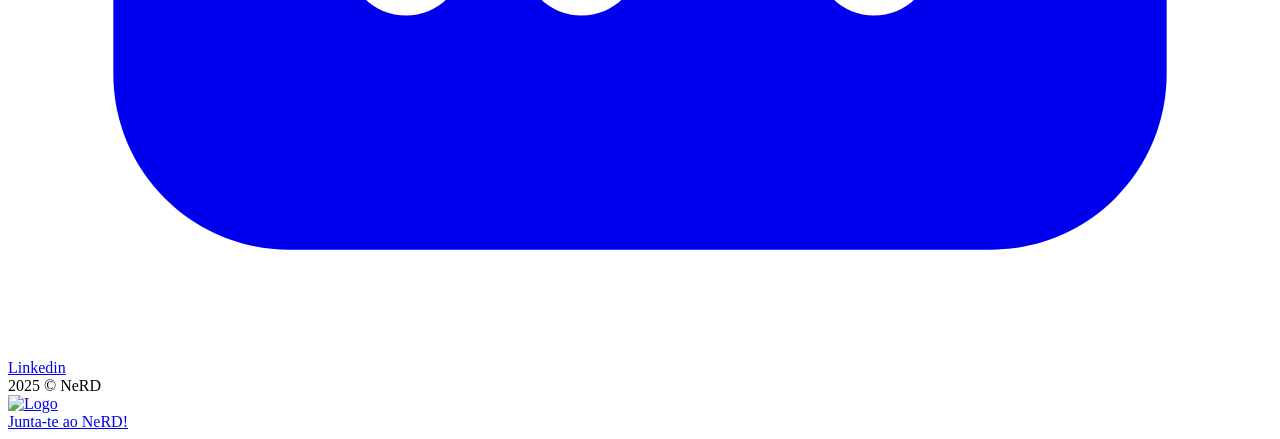
==== commit 99b0ec9e: "v1.1 Pequenos Erros 4" ====
--- a/index.html
+++ b/index.html
@@ -1,527 +1,1307 @@
-<!DOCTYPE html>
-<html lang="en" class="scroll-smooth">
-<head>
-    <meta charset="UTF-8">
-    <meta http-equiv="X-UA-Compatible" content="IE=edge">
-    <meta name="viewport" content="width=device-width, initial-scale=1.0">
-    <title>NERD</title>
-    <link rel="icon" href="img/logo.svg" type="image/x-icon">
-    <link rel="stylesheet" href="css/main.css">
-    <link rel="stylesheet" href="https://cdnjs.cloudflare.com/ajax/libs/font-awesome/6.2.0/css/all.min.css" integrity="sha512-xh6O/CkQoPOWDdYTDqeRdPCVd1SpvCA9XXcUnZS2FmJNp1coAFzvtCN9BmamE+4aHK8yyUHUSCcJHgXloTyT2A==" crossorigin="anonymous" referrerpolicy="no-referrer" />
-</head>
-<body class="bg-color-primary-dark text-color-white tracking-wider">
-    <header class="sticky top-0 z-50">
-        <nav class="container flex justify-between items-center">
-            <div class="py-3  font-bold text-3xl">
-                <a>
-                    <img src="img/logo.svg" style="width: 100px; height: auto;">
-                </a>
+<!doctype html>
+<html
+  lang="pt-pt"
+  data-ws-project="94038a03-ac54-4182-9032-d1978f54377b"
+  data-ws-last-published="2025-09-08T21:53:54.742Z"
+>
+  <head>
+    <link
+      rel="stylesheet"
+      type="text/css"
+      href="/assets/static/app_generated_index-6937cd5a.CGYb83yL.css"
+    />
+    <meta charset="UTF-8" />
+    <meta name="viewport" content="width=device-width,initial-scale=1" />
+    <link
+      rel="preload"
+      as="image"
+      imagesrcset="/assets/NeRD_P_JQ8TMM8s7huiSC8pLRbDn.png 16w, /assets/NeRD_P_JQ8TMM8s7huiSC8pLRbDn.png 32w, /assets/NeRD_P_JQ8TMM8s7huiSC8pLRbDn.png 48w, /assets/NeRD_P_JQ8TMM8s7huiSC8pLRbDn.png 64w, /assets/NeRD_P_JQ8TMM8s7huiSC8pLRbDn.png 96w, /assets/NeRD_P_JQ8TMM8s7huiSC8pLRbDn.png 128w, /assets/NeRD_P_JQ8TMM8s7huiSC8pLRbDn.png 256w"
+      imagesizes="100vw"
+    />
+    <meta property="og:url" content="https://url/" />
+    <title>Núcleo de Robótica Diversificada</title>
+    <meta property="og:title" content="Núcleo de Robótica Diversificada" />
+    <meta
+      name="description"
+      content="O site oficial do Núcleo de Robótica Diversificada da AETTUA"
+    />
+    <meta
+      property="og:description"
+      content="O site oficial do Núcleo de Robótica Diversificada da AETTUA"
+    />
+    <meta property="og:type" content="website" />
+    <meta property="og:image" />
+    <meta property="twitter:card" content="summary_large_image" />
+    <link rel="icon" href="/assets/NeRD_P_JQ8TMM8s7huiSC8pLRbDn.png" />
+    <link
+      rel="preload"
+      href="/assets/SpaceGrotesk-VariableFont_wght_92Z2i9spNtfwrzeGeXHcE.ttf"
+      as="font"
+      crossorigin="anonymous"
+    />
+    <link
+      rel="preload"
+      href="/assets/InterVariable_qDqxtwB6S7W69tcm-FSxu.woff2"
+      as="font"
+      crossorigin="anonymous"
+    />
+    <script src="https://unpkg.com/swiper/swiper-bundle.min.js" defer="">
 
-                <!--<a href="#home">
-                    <span class="text-color-secondary">NE</span>rd
-                </a>-->
+      <!-- Anime.js v4 -->
+      <script src="https://cdn.jsdelivr.net/npm/animejs@4.0.0/lib/anime.iife.min.js">
+    </script>
+
+    <style>
+      .hover-opacity {
+        opacity: 1;
+        cursor: pointer;
+      }
+
+      .hover-opacity:hover {
+        opacity: 0.65;
+      }
+    </style>
+  </head>
+  <body class="w-body w-body-5">
+    <div class="w-box">
+      <div style="display: contents">
+        <div style="display: contents">
+          <div class="w-html-embed">
+            <style>
+              /* Remove margin from all paragraphs so we don't need to use a Token on every one. */
+              p {
+                margin: 0;
+              }
+
+              /* Make links scroll to their sections smoothly. */
+              * {
+                scroll-behavior: smooth;
+              }
+
+              /* Show parent dropdown link hover styles when dropdown is active. */
+              button[data-state="open"].nav-dropdown-parent {
+                --navigation-menu-trigger-icon-transform: 180deg;
+                color: var(--foreground-accent);
+              }
+            </style>
+          </div>
+        </div>
+      </div>
+      <nav id="a" class="w-box w-header-50">
+        <div class="w-element w-element-21">
+          <div class="w-box w-main-1">
+            <div style="display: contents">
+              <div style="display: contents">
+                <a href="/" target="_top" class="w-link"
+                  ><img
+                    alt="Logo"
+                    width="100"
+                    height="32"
+                    src="/assets/NeRD_P_JQ8TMM8s7huiSC8pLRbDn.png"
+                    class="w-image"
+                    sizes="100vw"
+                    srcset="
+                      /assets/NeRD_P_JQ8TMM8s7huiSC8pLRbDn.png  16w,
+                      /assets/NeRD_P_JQ8TMM8s7huiSC8pLRbDn.png  32w,
+                      /assets/NeRD_P_JQ8TMM8s7huiSC8pLRbDn.png  48w,
+                      /assets/NeRD_P_JQ8TMM8s7huiSC8pLRbDn.png  64w,
+                      /assets/NeRD_P_JQ8TMM8s7huiSC8pLRbDn.png  96w,
+                      /assets/NeRD_P_JQ8TMM8s7huiSC8pLRbDn.png 128w,
+                      /assets/NeRD_P_JQ8TMM8s7huiSC8pLRbDn.png 256w
+                    "
+                    decoding="async"
+                    loading="eager"
+                /></a>
+              </div>
             </div>
-            <div>
-                <ul class="hidden lg:flex items-center space-x-6">
-                    <li><a href="#home" class="hover:text-color-secondary ease-in duration-200">Início</a></li>
-                    <li><a href="#features" class="hover:text-color-secondary ease-in duration-200">Informações</a></li>
-                    <li><a href="#pricing" class="hover:text-color-secondary ease-in duration-200">Projetos</a></li>
-                    <li><a href="#blog" class="hover:text-color-secondary ease-in duration-200">Noticías</a></li>
-                    <li><a href="#testimonial" class="hover:text-color-secondary ease-in duration-200">Direção</a></li>
-
-                    
-                </ul>
+          </div>
+          <div class="w-box w-cta">
+            <div style="display: contents">
+              <div style="display: contents">
+                <div class="w-box w-tab-menu">
+                  <a
+                    tab-item="true"
+                    href="/"
+                    target="_top"
+                    class="w-link w-inicio-2"
+                    ><div class="w-text w-label">Inicio</div></a
+                  ><a
+                    tab-item="true"
+                    href="/atv"
+                    target="_top"
+                    class="w-link w-atividades"
+                    ><div class="w-text w-label-1">Atividades</div></a
+                  ><a
+                    tab-item="true"
+                    href="/eq"
+                    target="_top"
+                    class="w-link w-equipa"
+                    ><div class="w-text w-label-2">Equipa</div></a
+                  ><a
+                    tab-item="true"
+                    href="/c"
+                    target="_top"
+                    class="w-link w-contatos"
+                    ><div class="w-text w-label-3">Contactos</div></a
+                  >
+                  <div tab-underline="true" class="w-box w-underline"></div>
+                </div>
+              </div>
             </div>
-
-            <!-- Mobile screen Hmaburguer effect -->
-            <div id="hamburger" class="lg:hidden cursor-pointer z-50">
-                <i class="fa-solid fa-bars"></i>
+          </div>
+          <div style="display: contents">
+            <div style="display: contents">
+              <button
+                type="button"
+                aria-label="Open mobile menu"
+                class="w-button w-button-3"
+                aria-haspopup="dialog"
+                aria-expanded="false"
+                aria-controls="radix-:Rd6:"
+                data-state="closed"
+              >
+                <div class="w-html-embed">
+                  <svg
+                    xmlns="http://www.w3.org/2000/svg"
+                    viewBox="0 0 22 22"
+                    fill="currentColor"
+                    width="100%"
+                    height="100%"
+                    style="display: block"
+                  >
+                    <path
+                      fill-rule="evenodd"
+                      d="M2 5.998a.75.75 0 0 1 .75-.75h16.5a.75.75 0 0 1 0 1.5H2.75a.75.75 0 0 1-.75-.75Zm0 5.5a.75.75 0 0 1 .75-.75h16.5a.75.75 0 0 1 0 1.5H2.75a.75.75 0 0 1-.75-.75Zm0 5.5a.75.75 0 0 1 .75-.75h16.5a.75.75 0 0 1 0 1.5H2.75a.75.75 0 0 1-.75-.75Z"
+                      clip-rule="evenodd"
+                    />
+                  </svg>
+                </div>
+              </button>
             </div>
-
-            <div id="menu" class="hidden bg-color-primary-dark h-[100vh] absolute inset-0">
-                <ul class="h-full grid place-items-center py-20">
-                    <li><a id="hLink" href="#home" class="hover:text-teal-600 ease-in duration-200">Início</a></li>
-                    <li><a id="hLink" href="#features" class="hover:text-teal-600 ease-in duration-200">Informações</a></li>
-                    <li><a id="hLink" href="#pricing" class="hover:text-teal-600 ease-in duration-200">Projetos</a></li>
-                    <li><a id="hLink" href="#blog" class="hover:text-teal-600 ease-in duration-200">Notícias</a></li>
-                    <li><a id="hLink" href="#testimonial" class="hover:text-teal-600 ease-in duration-200">Direção</a></li>
-
-                </ul>
-            </div>
-        </nav>
-    </header>
-
-    <main>
-        <section id="home" class="relative">
-            <div class="container py-20">
-                <div class="flex flex-col items-center z-      20 md:flex-row">
-                    <div class="text-center mb-12 md:text-left md:w-1/2 md:pr-10">
-                        <h1 class="title mb-4">Impressões 3D? Robótica?</h1>
-                        <p class="leading-relaxed mb-10">Este núcleo é para ti! Os nossos membros colaboram em equipas para aprender, partilhar conhecimentos e enfrentar desafios reais, aplicando conceitos de engenharia, programação e design. </p>
-                    </div>
-
-                    <div class="md:w-1/2">
-                        <img src="img/hero4.png" alt="">
-                    </div>
-                </div>
-            </div>
-        </section>
-
-        <section id="features" class="bg-color-primary-light">
-            <div class="container py-20">
-                <div class="text-center m-auto mb-20 md:w-1/2">
-                    <h4 class="font-bold text-color-secondary mb-4">Informações</h4>
-                    <h1 class="title">Queres saber mais alguns factos sobre o NERD?</h1>
-                </div>
-
-                <div class="grid lg:grid-cols-3 md:grid-cols-2 gap-12 lg:gap-8 px-4 sm:px-6 lg:px-8">
-                    <!-- card no 1 -->
-                    <div class="border-2 border-solid border-color-gray text-center py-20 px-5 rounded-2xl cursor-pointer hover:bg-color-primary-dark ease-in duration-200">
-                        <div class="bg-color-secondary inline-block rounded-2xl py-5 px-6">
-                            <i class="fa-solid fa-calendar-days text-4xl"></i>
-                        </div>
-                        <h3 class="text-xl font-bold py-4">+15 ANOS </h3>
-                        <p class="leading-relaxed">Temos ORGULHO de ser um dos núcleos MAIS ANTIGOS da UA!</p>
-                    </div>
-
-                    <!-- card no 2 -->
-                    <div class=" border-2 border-solid border-color-gray text-center py-20 px-5 rounded-2xl cursor-pointer hover:bg-color-primary-dark ease-in duration-200">
-                        <div class="bg-color-secondary inline-block rounded-2xl py-5 px-6">
-                            <i class="fa-solid fa-chart-column text-4xl"></i>
-                        </div>
-                        <h3 class="text-xl font-bold py-4">+100 MEMBROS</h3>
-                        <p class="leading-relaxed">Que já passaram pela nossa sala! +100 alunos  </p>
-                    </div>
-
-                    <!-- card no 3 -->
-                    <a href="https://www.instagram.com/nerd.aettua/" target="_blank">
-                        <div class="border-2 border-solid border-color-gray text-center py-20 px-5 rounded-2xl cursor-pointer hover:bg-color-primary-dark ease-in duration-200">
-                            <div class="bg-color-secondary inline-block rounded-2xl py-5 px-6">
-                                <!--<i class="fa-solid fa-phone text-4xl"></i>-->
-                                <i class="fa-brands fa-instagram text-4xl"></i>
-                            </div>
-                            <h3 class="text-xl font-bold py-4">QUERES SABER MAIS?</h3>
-                            <p class="leading-relaxed">Segue-nos pelo Instagram! <span>@nerd.aettua</span></p>
-                        </div>
-                    </a>
-                </div>
-            </div>
-        </section>
-
-        <section class="bg-color-secondary" id="saving-money">
-            <div class="container py-20 relative">
-                <div class="blob1"></div>
-                <div class="blob2"></div>
-                
-                <div class="flex flex-col items-center justify-between md:flex-row">
-                    <div class="mb-12 md:w-1/2">
-                        <img src="./img/hero3novo.png" alt="">
-                    </div>
-        
-                    <div class="text-center md:text-left md:w-1/2 md:ml-20">
-                        <h4 class="font-bold text-color-gray mb-4">Impressões 3D</h4>
-                        <h1 class="title mb-4">Imprimimos tudo</h1>
-                        <p class="leading-relaxed mb-10">Se precisas de algo especial para o teu projeto universitário ou outra coisa, estamos prontos para tornar isso realidade. Desde a conceção até à impressão, a nossa equipa está aqui para ajudar a concretizar as tuas ideias!</p>
-                        
-                        <!-- Botão com link para o Google Forms -->
-                        <a href="https://forms.gle/YKrpAQs6DRhAiPKp6" target="_blank">
-                            <button class="btn">Descobre mais!</button>
-                        </a>
-        
-                    </div>
-                </div>
-            </div>
-        </section>
-        
-
-        
-        
-
-        <section id="pricing" class="bg-black">
-            <div class="container py-20">
-                <div class="text-center m-auto mb-20 md:w-1/2">
-                    <h4 class="font-bold text-color-secondary mb-4">Projetos</h4>
-                    <h1 class="title">A nossa história!</h1>
-                </div>
-
-                <div class="grid gap-5 md:grid-cols-2 lg:grid-cols-3">
-                    <!-- card 1 -->
-                    <div class="card relative h-auto w-auto">
-                        <!-- front side  -->
-                        <div id="card_1_front" class="front  rounded-2xl border-2 border-solid border-color-gray h-full w-full">
-                            
-                            <img src="./img/nerdigital.jpg" alt="impressaodigital" style="width: 100%; height: 100%; object-fit: cover;">
-                        </div>
-
-                        <!-- back side  -->
-                        <div id="card_1_back" class="back rotate-y-180 px-7 py-11 rounded-2xl border-2 border-solid border-color-gray h-full w-full absolute top-0 left-0">
-                            <div class="relative">
-                                <p class="text-6xl pl-2 font-bold before:absolute before:text-sm before:top-0 before:left-0">
-                                    NERD<span class="text-sm font-normal tracking-widest">edo</span>
-                                </p>
-                            </div>
-
-                            <div class="py-10">
-                                <!--<h3 class="text-xl font-bold pb-3">Basic</h3>-->
-                                <p class="leading-relaxed">Este projeto utiliza um sensor de impressão digital para autenticação do utilizador. O sistema verifica a identidade e envia um sinal ao NeRDOOR, que controla o motor da porta. Conectado via Wi-Fi, o NeRDOOR recebe a autorização e aciona a abertura da porta.</p>
-                            </div>
-
-                           <!-- <ul class="space-y-4 pb-10">
-                                <li>
-                                    <i class="fa-solid fa-bookmark text-color-secondary"></i>
-                                    <span class="pl-4">Expense Management</span>
-                                </li>
-                                <li>
-                                    <i class="fa-solid fa-bookmark text-color-secondary"></i>
-                                    <span class="pl-4">Card Management</span>
-                                </li>
-                                <li>
-                                    <i class="fa-solid fa-bookmark text-color-gray"></i>
-                                    <span class="pl-4">Instant Statistics</span>
-                                </li>
-                                <li>
-                                    <i class="fa-solid fa-bookmark text-color-gray"></i>
-                                    <span class="pl-4">Bookmark Function</span>
-                                </li>
-                                <li>
-                                    <i class="fa-solid fa-bookmark text-color-gray"></i>
-                                    <span class="pl-4">Accounting System</span>
-                                </li>
-                            </ul>-->
-
-                            
-                        </div>
-                    </div>
-
-                    <!-- card 2 -->
-                    <div class="card relative h-auto w-auto">
-                        <!-- front side  -->
-                        <div id="card_2_front" class="front rounded-2xl border-2 border-solid border-color-gray h-full w-full">
-                            
-                            
-                                <img src="./img/nerdoor.jpg" alt="impressaodigital" style="width: 100%; height: 100%; object-fit: cover;">
-                           
-
-                            
-                        </div>
-
-                        <!-- back side  -->
-                        <div id="card_2_back" class="back rotate-y-180 px-7 py-11 rounded-2xl border-2 border-solid border-color-gray h-full w-full absolute top-0 left-0">
-                            <div class="relative">
-                                <p class="text-6xl pl-2 font-bold before:absolute before:text-sm before:top-0 before:left-0">
-                                    NERD<span class="text-sm font-normal tracking-widest">oor</span>
-                                </p>
-                            </div>
-
-                            <div class="py-10">
-                                
-                                <p class="leading-relaxed">Este projeto é um sistema automatizado de abertura de porta utilizando motores. A solução consiste na instalação de um servo, controlado por um microcontrolador, que aciona o mecanismo de abertura e fecho da porta. O sistema pode ser ativado por diferentes métodos, como cartão, via impressão digital e através smartphone.</p>
-                            </div>
-
-                            
-                            
-                        </div>
-                    </div>
-
-
-
-                    <!-- card 3 -->
-                    <div class="card relative h-auto w-auto">
-                        <!-- front side  -->
-
-                        
-                            
-
-                        <div id="card_3_front" class="front rounded-2xl border-2 border-solid border-color-gray h-full w-full">
-                            
-                            <img src="./img/acceptsquintoneshot.jpg" alt="impressaodigital" style="width: 100%; height: 100%; object-fit: cover;">
-                        </div>
-
-                        <!-- back side  -->
-                        <div id="card_3_back" class="back rotate-y-180 px-7 py-11 rounded-2xl border-2 border-solid border-color-gray h-full w-full absolute top-0 left-0">
-                            <div class="relative">
-                                <p class="text-6xl pl-2 font-bold before:absolute before:text-sm before:top-0 before:left-0">
-                                   NERD<span class="text-sm font-normal tracking-widest">irection</span>
-                                </p>
-                            </div>
-
-                            <div class="py-10">
-                                <p class="leading-relaxed">Este projeto facilita a localização de salas nos departamentos da UA. O sistema interativo, com mapas realistas, oferece direções detalhadas, otimizando a navegação. A solução moderna e intuitiva melhora a experiência dos estudantes e visitantes, simplificando a movimentação nos departamentos.</p>
-                            </div>
-
-                           
-                        </div>
-                    </div>
-                </div>
-            </div>
-        </section>
-
-        <section class="bg-color-secondary" id="blog">
-            <div class="container py-20">
-                <div class="text-center m-auto mb-20 md:w-1/2">
-                    <h4 class="font-bold text-color-secondary mb-4">Notícias</h4>
-                    <h1 class="title">Últimas atualizações, soluções e notícias do núcleo</h1>
-                </div>
-
-                <div class="grid gap-5 md:grid-cols-2 lg:grid-cols-3">
-                    <!-- card no 1 -->
-                    <div>
-                        <div class=" rounded-xl scale-100 overflow-hidden">
-                            <img src="./img/blog1.jpg" alt="" class="lg:h-full w-full hover:scale-125 transition duration-300 ease-in-out">
-                        </div>
-    
-                        <div>
-                            <div class="flex items-center gap-5 py-5">
-                                <p>19 de Septembro 2024</p>
-                                <p>1 min read</p>
-                            </div>
-    
-                            <a href="#blog" class="text-2xl font-bold underline hover:text-color-secondary hover:no-underline">Sejam bem vindos à UA!</a>
-    
-                            <p class="leading-relaxed my-5">Muitos parabéns a todos os novos alunos!
-
-                                O NeRD, tem como objetivo partilhar conhecimento através de projetos de Informática, Robótica e Electrónica.
-                                
-                                Estamos cá para ajudar-te nesta aventura!</p>
-    
-    
-                            <a href="#blog" class="inline-block font-bold hover:text-color-secondary transition-all duration-300 ease-in-out">
-                               
-                            </a>
-                        </div>
-                    </div>
-
-                    <!-- card no 2 -->
-                    <div>
-                        <div class=" rounded-xl scale-100 overflow-hidden">
-                            <img src="./img/blog2.jpg" alt="" class="lg:h-full w-full hover:scale-125 transition duration-300 ease-in-out">
-                        </div>
-    
-                        <div>
-                            <div class="flex items-center gap-5 py-5">
-                                <p>13 de Septembro 2024</p>
-                                <p>1 min read</p>
-                            </div>
-    
-                            <a href="#blog" class="text-2xl font-bold underline hover:text-color-secondary hover:no-underline">Serviço de Impressão 3D!</a>
-    
-                            <p class="leading-relaxed my-5">O NeRD abre as portas à comunidade para o seu serviço de impressão 3D! De cores exóticas a materiais diversos, tu crias a tua peça e nós damos vida.
-
-                                Entra em contacto através de mensagem privada caso estejas interessad@</p>
-    
-    
-                            <a href="#blog" class="inline-block font-bold hover:text-color-secondary transition-all duration-300 ease-in-out">
-                                
-                            </a>
-                        </div>
-                    </div>
-
-                <!-- card no 3 -->
-                <div>
-                    <div class=" rounded-xl scale-100 overflow-hidden">
-                        <img src="./img/blog3.jpg" alt="" class="lg:h-full w-full hover:scale-125 transition duration-300 ease-in-out">
-                    </div>
-
-                    <div>
-                        <div class="flex items-center gap-5 py-5">
-                            <p>30 de Septembro 2024</p>
-                            <p>1 min read</p>
-                        </div>
-
-                        <a href="#blog" class="text-2xl font-bold underline hover:text-color-secondary hover:no-underline">Stand na feira da Alameda</a>
-
-                        <p class="leading-relaxed my-5">O Nerd marcou presença na feira da Alameda! Visite o nosso stand entre os dias 30 de Setembro e 1 de Outubro</p>
-
-
-                        <a href="#blog" class="inline-block font-bold hover:text-color-secondary transition-all duration-300 ease-in-out">
-                            
-                        </a>
-                    </div>
-                </div>
-                </div>
-            </div>
-
-
-        </section>
-
-        <section id="testimonial">
-            <div class="container py-20">
-                <div class="text-center m-auto mb-20 md:w-1/2">
-                    <h4 class="font-bold text-color-secondary mb-4">Comissão 2024/2025</h4>
-                    <h1 class="title">A Nossa Direção</h1>
-                </div>
-
-                <!-- review container  -->
-                <div class="mt-8">
-                    <div class="flex items-center justify-center flex-wrap">
-                        <img src="./img/user1.jpg" alt="" class="h-20 w-20 rounded-full p-1 m-3 cursor-pointer user-pic active-pic" onclick="showReview()">
-                        <img src="./img/user2.jpg" alt="" class="h-20 w-20 rounded-full p-1 m-3 cursor-pointer user-pic" onclick="showReview()">
-                        <img src="./img/user3.jpg" alt="" class="h-20 w-20 rounded-full p-1 m-3 cursor-pointer user-pic" onclick="showReview()">
-                        <img src="./img/user4.jpg" alt="" class="h-20 w-20 rounded-full p-1 m-3 cursor-pointer user-pic" onclick="showReview()">
-                        <img src="./img/user5.jpg" alt="" class="h-20 w-20 rounded-full p-1 m-3 cursor-pointer user-pic" onclick="showReview()">
-                    </div>
-
-                    <div class="grid place-items-center text-center m-auto md:w-4/5 min-h-[10vh]">
-                        <div class="user-text active-text">
-                            <p class="md:text-2xl mb-6"> </p>
-                            <h4 class="font-bold text-color-secondary mb-1">Gabriel Menezes</h4>
-                            <p>Coordenador</p>
-                        </div>
-
-                        <div class="user-text">
-                            <p class="md:text-2xl mb-6"></p>
-                            <h4 class="font-bold text-color-secondary mb-1">Filipe Santos</h4>
-                            <p>Vice-Coordenador</p>
-                        </div>
-
-                        <div class="user-text">
-                            <p class="md:text-2xl mb-6"></p>
-                            <h4 class="font-bold text-color-secondary mb-1">Bruno Falque</h4>
-                            <p>Tesoureiro</p>
-                        </div>
-
-                        <div class="user-text">
-                            <p class="md:text-2xl mb-6"></p>
-                            <h4 class="font-bold text-color-secondary mb-1">João Carvalho</h4>
-                            <p>Vogal</p>
-                        </div>
-
-                        <div class="user-text">
-                            <p class="md:text-2xl mb-6"></p>
-                            <h4 class="font-bold text-color-secondary mb-1">David Monteiro</h4>
-                            <p>Vogal</p>
-                        </div>
-                        
-                    </div>
-                </div>
-            </div>
-        </section>
-        
-        
-
-        <section id="footer">
-            <div class="bg-color-primary-dark relative">
-                <div class="container py-10">
-                    <div class="grid gap-10 md:grid-cols-3 pb-10">
-                        <div class="space-y-6">
-                            <div class="flex gap-5 items-center">
-                                <p>Follow Us</p>
-                                <!-- Link para o Facebook -->
-                                <a href="https://www.facebook.com/NeRDAETTUA/" target="_blank" aria-label="Facebook">
-                                    <i class="fa-brands fa-facebook-f cursor-pointer hover:text-color-secondary"></i>
-                                </a>
-                                <!-- Link para o Instagram -->
-                                <a href="https://www.instagram.com/nerd.aettua/" target="_blank" aria-label="Instagram">
-                                    <i class="fa-brands fa-instagram cursor-pointer hover:text-color-secondary"></i>
-                                </a>
-                            </div>
-                        </div>
-                    </div>
-        
-                    <div class="flex justify-center pt-10 border-t border-color-gray">
-                        <p>2024 &copy; NeRD. Todos os direitos reservados.</p>
-                    </div>
-                </div>
-            </div>
-        </section>
-    </main>
-
-
-    <script>
-
-        const navbar = document.querySelector('header');
-
-        const sectionn = document.querySelectorAll('section');
-        const navlinkss = document.querySelectorAll('nav ul li a');
-
-        window.onscroll = () => {
-            if(window.scrollY > 100) {
-                navbar.classList.add('bg-color-primary-dark');
-                navbar.classList.add('border-b');
-                navbar.classList.add('border-color-gray');
-            } else {
-                navbar.classList.remove('bg-color-primary-dark');
-                navbar.classList.remove('border-b');
-                navbar.classList.remove('border-color-gray');
+          </div>
+        </div>
+      </nav>
+      <main class="w-box w-main">
+        <div class="w-html-embed">
+          <style>
+            .hover-opacity {
+              opacity: 1;
+              cursor: pointer;
             }
 
-            // active link
-            let current = 'home';
-
-            sectionn.forEach((section) => {
-                const sectionTop = section.offsetTop;
-                if(pageYOffset >= sectionTop-60) {
-                    current = section.getAttribute('id');
-                }
-            })
-            navlinkss.forEach((item) => {
-                item.classList.remove('text-color-secondary');
-                if(item.href.includes(current)) {
-                    item.classList.add("text-color-secondary");
-                } 
-            });
+            .hover-opacity:hover {
+              opacity: 0.65;
+            }
+          </style>
+        </div>
+        <section id="Inicio certo" class="w-box w-section-hero">
+          <div class="w-box w-container-4">
+            <div id="Inicio" class="w-box w-content">
+              <div class="w-box w-texto">
+                <h1 id="animated-text" class="w-heading w-heading-21">
+                  Saudações Académicas!
+                </h1>
+                <p id="animated-text" class="w-paragraph w-paragraph-7">
+                  Somos o
+                  <b id="animated-text" class="w-element"
+                    >NeRD - Núcleo de Robótica Diversificada</b
+                  >, temos o objetivo partilhar conhecimento através de projetos
+                  de IoT, Informática, Robótica e Eletrónica.
+                </p>
+              </div>
+              <div class="w-element w-div-video">
+                <div class="w-video-animation w-video-animation-1">
+                  <video
+                    src="https://cdn.pixabay.com/video/2020/04/21/36784-412873690_large.mp4"
+                    preload="metadata"
+                    autoplay=""
+                    muted=""
+                    playsinline=""
+                    width="1280"
+                    height="720"
+                    loop=""
+                    class="w-video w-video-1"
+                    data-ws-video-id=":R29m:"
+                  ></video>
+                </div>
+              </div>
+              <a href="/#Faq" class="w-link w-link-37 hover-opacity"
+                ><span class="w-text w-text-12">Descobre mais </span>
+                <div class="w-box w-icon-27">
+                  <div style="display: block"></div>
+                  <div class="w-html-embed w-icon-39">
+                    <svg
+                      width="100%"
+                      height="100%"
+                      viewBox="0 0 21 20"
+                      fill="none"
+                      xmlns="http://www.w3.org/2000/svg"
+                    >
+                      <path
+                        d="M1.25005 13.7009C0.532607 14.1151 0.286794 15.0325 0.701008 15.75C1.11522 16.4674 2.03261 16.7132 2.75005 16.299L1.25005 13.7009ZM20.7694 5.38818C20.9839 4.58799 20.509 3.76548 19.7088 3.55107L6.66878 0.0570104C5.86858 -0.157402 5.04608 0.317471 4.83167 1.11767C4.61725 1.91787 5.09213 2.74038 5.89233 2.95479L17.4834 6.06062L14.3776 17.6517C14.1632 18.4519 14.6381 19.2744 15.4383 19.4888C16.2385 19.7033 17.061 19.2284 17.2754 18.4282L20.7694 5.38818ZM2.75005 16.299L20.0706 6.29899L18.5706 3.70092L1.25005 13.7009L2.75005 16.299Z"
+                        fill="currentColor"
+                      ></path>
+                    </svg>
+                  </div></div
+              ></a>
+            </div>
+          </div>
+        </section>
+        <section id="Faq" class="w-box w-section-fa-qs">
+          <div class="w-box w-container-17">
+            <div class="w-box w-header-60">
+              <h2 class="w-heading w-heading-66">Perguntas frequentes</h2>
+              <p class="w-paragraph w-paragraph-24">
+                Algumas das perguntas que mais recebemos.
+              </p>
+            </div>
+            <div class="w-box w-content-2">
+              <div
+                data-ani-children="true"
+                data-ani-progress="slide-up"
+                class="w-accordion w-accordion-3"
+                data-orientation="vertical"
+              >
+                <div
+                  data-state="open"
+                  data-orientation="vertical"
+                  data-ws-index="0"
+                  class="w-item w-item-31"
+                >
+                  <h3
+                    data-orientation="vertical"
+                    data-state="open"
+                    class="w-item-header w-item-header-5"
+                  >
+                    <button
+                      type="button"
+                      aria-controls="radix-:R16dm:"
+                      aria-expanded="true"
+                      data-state="open"
+                      data-orientation="vertical"
+                      id="radix-:R6dm:"
+                      class="w-item-trigger w-item-trigger-5 hover-opacity"
+                      data-radix-collection-item=""
+                    >
+                      <div class="w-box w-line-2"></div>
+                      <div class="w-text w-text-26">
+                        O que é o Núcleo de Robótica Diversificada?
+                      </div>
+                      <div class="w-box w-icon-container-4">
+                        <div class="w-html-embed">
+                          <svg
+                            xmlns="http://www.w3.org/2000/svg"
+                            viewBox="0 0 16 16"
+                            fill="currentColor"
+                            width="100%"
+                            height="100%"
+                            style="display: block"
+                          >
+                            <path
+                              d="M4.04 6.284a.65.65 0 0 1 .92.001L8 9.335l3.04-3.05a.65.65 0 1 1 .921.918l-3.5 3.512a.65.65 0 0 1-.921 0L4.039 7.203a.65.65 0 0 1 .001-.92Z"
+                            />
+                          </svg>
+                        </div>
+                      </div>
+                    </button>
+                  </h3>
+                  <div
+                    data-state="open"
+                    id="radix-:R16dm:"
+                    role="region"
+                    aria-labelledby="radix-:R6dm:"
+                    data-orientation="vertical"
+                    data-ani="expand"
+                    class="w-item-content w-item-content-5"
+                    style="
+                      --radix-accordion-content-height: var(
+                        --radix-collapsible-content-height
+                      );
+                      --radix-accordion-content-width: var(
+                        --radix-collapsible-content-width
+                      );
+                    "
+                  >
+                    <div class="w-box w-wrapper-5">
+                      <span class="w-text"
+                        >O Núcleo de Robótica Diversificada surgiu graças a um
+                        grupo de amigos com interesse em resolver desafios com
+                        os seus conhecimentos na área da robótica. Hoje em dia,
+                        continua a manter essa essência de um grupo de amigos,
+                        onde todos são bem-vindos.<br />A nossa missão é
+                        promover a robótica e a impressão 3D dentro da
+                        comunidade académica, através de atividades acessíveis,
+                        partilha de conhecimento e desenvolvimento de projetos
+                        práticos.</span
+                      >
+                    </div>
+                  </div>
+                </div>
+                <div
+                  data-state="closed"
+                  data-orientation="vertical"
+                  data-ws-index="1"
+                  class="w-item w-item-32"
+                >
+                  <h3
+                    data-orientation="vertical"
+                    data-state="closed"
+                    class="w-item-header w-item-header-6"
+                  >
+                    <button
+                      type="button"
+                      aria-controls="radix-:R1adm:"
+                      aria-expanded="false"
+                      data-state="closed"
+                      data-orientation="vertical"
+                      id="radix-:Radm:"
+                      class="w-item-trigger w-item-trigger-6 hover-opacity"
+                      data-radix-collection-item=""
+                    >
+                      <div class="w-box w-line-3"></div>
+                      <div class="w-text w-text-27">
+                        Quem pode fazer parte do núcleo?
+                      </div>
+                      <div class="w-box w-icon-container-5">
+                        <div class="w-html-embed">
+                          <svg
+                            xmlns="http://www.w3.org/2000/svg"
+                            viewBox="0 0 16 16"
+                            fill="currentColor"
+                            width="100%"
+                            height="100%"
+                            style="display: block"
+                          >
+                            <path
+                              d="M4.04 6.284a.65.65 0 0 1 .92.001L8 9.335l3.04-3.05a.65.65 0 1 1 .921.918l-3.5 3.512a.65.65 0 0 1-.921 0L4.039 7.203a.65.65 0 0 1 .001-.92Z"
+                            />
+                          </svg>
+                        </div>
+                      </div>
+                    </button>
+                  </h3>
+                  <div
+                    data-state="closed"
+                    id="radix-:R1adm:"
+                    hidden=""
+                    role="region"
+                    aria-labelledby="radix-:Radm:"
+                    data-orientation="vertical"
+                    data-ani="expand"
+                    class="w-item-content w-item-content-6"
+                    style="
+                      --radix-accordion-content-height: var(
+                        --radix-collapsible-content-height
+                      );
+                      --radix-accordion-content-width: var(
+                        --radix-collapsible-content-width
+                      );
+                    "
+                  ></div>
+                </div>
+                <div
+                  data-state="closed"
+                  data-orientation="vertical"
+                  data-ws-index="2"
+                  class="w-item w-item-33"
+                >
+                  <h3
+                    data-orientation="vertical"
+                    data-state="closed"
+                    class="w-item-header w-item-header-7"
+                  >
+                    <button
+                      type="button"
+                      aria-controls="radix-:R1edm:"
+                      aria-expanded="false"
+                      data-state="closed"
+                      data-orientation="vertical"
+                      id="radix-:Redm:"
+                      class="w-item-trigger w-item-trigger-7 hover-opacity"
+                      data-radix-collection-item=""
+                    >
+                      <div class="w-box w-line-4"></div>
+                      <div class="w-text w-text-28">
+                        Como posso fazer parte do núcleo?
+                      </div>
+                      <div class="w-box w-icon-container-6">
+                        <div class="w-html-embed">
+                          <svg
+                            xmlns="http://www.w3.org/2000/svg"
+                            viewBox="0 0 16 16"
+                            fill="currentColor"
+                            width="100%"
+                            height="100%"
+                            style="display: block"
+                          >
+                            <path
+                              d="M4.04 6.284a.65.65 0 0 1 .92.001L8 9.335l3.04-3.05a.65.65 0 1 1 .921.918l-3.5 3.512a.65.65 0 0 1-.921 0L4.039 7.203a.65.65 0 0 1 .001-.92Z"
+                            />
+                          </svg>
+                        </div>
+                      </div>
+                    </button>
+                  </h3>
+                  <div
+                    data-state="closed"
+                    id="radix-:R1edm:"
+                    hidden=""
+                    role="region"
+                    aria-labelledby="radix-:Redm:"
+                    data-orientation="vertical"
+                    data-ani="expand"
+                    class="w-item-content w-item-content-7"
+                    style="
+                      --radix-accordion-content-height: var(
+                        --radix-collapsible-content-height
+                      );
+                      --radix-accordion-content-width: var(
+                        --radix-collapsible-content-width
+                      );
+                    "
+                  ></div>
+                </div>
+                <div
+                  data-state="closed"
+                  data-orientation="vertical"
+                  data-ws-index="3"
+                  class="w-item w-item-34"
+                >
+                  <h3
+                    data-orientation="vertical"
+                    data-state="closed"
+                    class="w-item-header w-item-header-8"
+                  >
+                    <button
+                      type="button"
+                      aria-controls="radix-:R1idm:"
+                      aria-expanded="false"
+                      data-state="closed"
+                      data-orientation="vertical"
+                      id="radix-:Ridm:"
+                      class="w-item-trigger w-item-trigger-8 hover-opacity"
+                      data-radix-collection-item=""
+                    >
+                      <div class="w-box w-line-5"></div>
+                      <div class="w-text w-text-30">
+                        Como posso participar num workshop do núcleo?
+                      </div>
+                      <div class="w-box w-icon-container-7">
+                        <div class="w-html-embed">
+                          <svg
+                            xmlns="http://www.w3.org/2000/svg"
+                            viewBox="0 0 16 16"
+                            fill="currentColor"
+                            width="100%"
+                            height="100%"
+                            style="display: block"
+                          >
+                            <path
+                              d="M4.04 6.284a.65.65 0 0 1 .92.001L8 9.335l3.04-3.05a.65.65 0 1 1 .921.918l-3.5 3.512a.65.65 0 0 1-.921 0L4.039 7.203a.65.65 0 0 1 .001-.92Z"
+                            />
+                          </svg>
+                        </div>
+                      </div>
+                    </button>
+                  </h3>
+                  <div
+                    data-state="closed"
+                    id="radix-:R1idm:"
+                    hidden=""
+                    role="region"
+                    aria-labelledby="radix-:Ridm:"
+                    data-orientation="vertical"
+                    data-ani="expand"
+                    class="w-item-content w-item-content-8"
+                    style="
+                      --radix-accordion-content-height: var(
+                        --radix-collapsible-content-height
+                      );
+                      --radix-accordion-content-width: var(
+                        --radix-collapsible-content-width
+                      );
+                    "
+                  ></div>
+                </div>
+                <div
+                  data-state="closed"
+                  data-orientation="vertical"
+                  data-ws-index="4"
+                  class="w-item w-item-35"
+                >
+                  <h3
+                    data-orientation="vertical"
+                    data-state="closed"
+                    class="w-item-header w-item-header-9"
+                  >
+                    <button
+                      type="button"
+                      aria-controls="radix-:R1mdm:"
+                      aria-expanded="false"
+                      data-state="closed"
+                      data-orientation="vertical"
+                      id="radix-:Rmdm:"
+                      class="w-item-trigger w-item-trigger-9 hover-opacity"
+                      data-radix-collection-item=""
+                    >
+                      <div class="w-box w-line-6"></div>
+                      <div class="w-text w-text-31">
+                        Preciso saber eletrónica/programação para entrar no
+                        núcleo?
+                      </div>
+                      <div class="w-box w-icon-container-8">
+                        <div class="w-html-embed">
+                          <svg
+                            xmlns="http://www.w3.org/2000/svg"
+                            viewBox="0 0 16 16"
+                            fill="currentColor"
+                            width="100%"
+                            height="100%"
+                            style="display: block"
+                          >
+                            <path
+                              d="M4.04 6.284a.65.65 0 0 1 .92.001L8 9.335l3.04-3.05a.65.65 0 1 1 .921.918l-3.5 3.512a.65.65 0 0 1-.921 0L4.039 7.203a.65.65 0 0 1 .001-.92Z"
+                            />
+                          </svg>
+                        </div>
+                      </div>
+                    </button>
+                  </h3>
+                  <div
+                    data-state="closed"
+                    id="radix-:R1mdm:"
+                    hidden=""
+                    role="region"
+                    aria-labelledby="radix-:Rmdm:"
+                    data-orientation="vertical"
+                    data-ani="expand"
+                    class="w-item-content w-item-content-9"
+                    style="
+                      --radix-accordion-content-height: var(
+                        --radix-collapsible-content-height
+                      );
+                      --radix-accordion-content-width: var(
+                        --radix-collapsible-content-width
+                      );
+                    "
+                  ></div>
+                </div>
+              </div>
+            </div>
+          </div>
+        </section>
+        <section id="1parte" class="w-box w-section-benefits">
+          <div class="w-box w-container-5">
+            <div class="w-box w-header-14">
+              <h2 class="w-heading w-heading-22">O que nós fazemos?</h2>
+            </div>
+            <div class="w-box">
+              <div
+                dir="ltr"
+                data-orientation="horizontal"
+                class="w-tabs w-tabs-1"
+              >
+                <div
+                  role="tablist"
+                  aria-orientation="horizontal"
+                  class="w-tabs-list w-tabs-list-1"
+                  tabindex="-1"
+                  data-orientation="horizontal"
+                  style="outline: none"
+                >
+                  <button
+                    type="button"
+                    role="tab"
+                    aria-selected="true"
+                    aria-controls="radix-:R2hm:-content-0"
+                    data-state="active"
+                    id="radix-:R2hm:-trigger-0"
+                    data-ws-index="0"
+                    class="w-tab-trigger w-tab-trigger-1"
+                    tabindex="-1"
+                    data-orientation="horizontal"
+                    data-radix-collection-item=""
+                  >
+                    <div class="w-box w-header-29">
+                      <div class="w-html-embed w-icon-20">
+                        <svg
+                          width="2rem"
+                          height="2rem"
+                          fill="currentColor"
+                          class="bi bi-robot"
+                          viewBox="0 0 16 16"
+                        >
+                          <path
+                            d="M6 12.5a.5.5 0 0 1 .5-.5h3a.5.5 0 0 1 0 1h-3a.5.5 0 0 1-.5-.5M3 8.062C3 6.76 4.235 5.765 5.53 5.886a26.6 26.6 0 0 0 4.94 0C11.765 5.765 13 6.76 13 8.062v1.157a.93.93 0 0 1-.765.935c-.845.147-2.34.346-4.235.346s-3.39-.2-4.235-.346A.93.93 0 0 1 3 9.219zm4.542-.827a.25.25 0 0 0-.217.068l-.92.9a25 25 0 0 1-1.871-.183.25.25 0 0 0-.068.495c.55.076 1.232.149 2.02.193a.25.25 0 0 0 .189-.071l.754-.736.847 1.71a.25.25 0 0 0 .404.062l.932-.97a25 25 0 0 0 1.922-.188.25.25 0 0 0-.068-.495c-.538.074-1.207.145-1.98.189a.25.25 0 0 0-.166.076l-.754.785-.842-1.7a.25.25 0 0 0-.182-.135"
+                          />
+                          <path
+                            d="M8.5 1.866a1 1 0 1 0-1 0V3h-2A4.5 4.5 0 0 0 1 7.5V8a1 1 0 0 0-1 1v2a1 1 0 0 0 1 1v1a2 2 0 0 0 2 2h10a2 2 0 0 0 2-2v-1a1 1 0 0 0 1-1V9a1 1 0 0 0-1-1v-.5A4.5 4.5 0 0 0 10.5 3h-2zM14 7.5V13a1 1 0 0 1-1 1H3a1 1 0 0 1-1-1V7.5A3.5 3.5 0 0 1 5.5 4h5A3.5 3.5 0 0 1 14 7.5"
+                          />
+                        </svg>
+                      </div>
+                    </div></button
+                  ><button
+                    type="button"
+                    role="tab"
+                    aria-selected="false"
+                    aria-controls="radix-:R2hm:-content-1"
+                    data-state="inactive"
+                    id="radix-:R2hm:-trigger-1"
+                    data-ws-index="1"
+                    class="w-tab-trigger w-tab-trigger-2"
+                    tabindex="-1"
+                    data-orientation="horizontal"
+                    data-radix-collection-item=""
+                  >
+                    <div class="w-box w-header-30">
+                      <div class="w-html-embed w-icon-21">
+                        <svg
+                          class="w-6 h-6 text-gray-800 dark:text-white"
+                          aria-hidden="true"
+                          xmlns="http://www.w3.org/2000/svg"
+                          width="2rem"
+                          height="2rem"
+                          fill="none"
+                          viewBox="0 0 24 24"
+                        >
+                          <path
+                            stroke="currentColor"
+                            stroke-linecap="round"
+                            stroke-linejoin="round"
+                            stroke-width="2"
+                            d="m8 8-4 4 4 4m8 0 4-4-4-4m-2-3-4 14"
+                          />
+                        </svg>
+                      </div>
+                    </div></button
+                  ><button
+                    type="button"
+                    role="tab"
+                    aria-selected="false"
+                    aria-controls="radix-:R2hm:-content-2"
+                    data-state="inactive"
+                    id="radix-:R2hm:-trigger-2"
+                    data-ws-index="2"
+                    class="w-tab-trigger w-tab-trigger-3"
+                    tabindex="-1"
+                    data-orientation="horizontal"
+                    data-radix-collection-item=""
+                  >
+                    <div class="w-box w-header-31">
+                      <div class="w-html-embed w-icon-22">
+                        <svg
+                          xmlns="http://www.w3.org/2000/svg"
+                          width="2rem"
+                          height="2rem"
+                          fill="currentColor"
+                          class="bi bi-box"
+                          viewBox="0 0 16 16"
+                        >
+                          <path
+                            d="M8.186 1.113a.5.5 0 0 0-.372 0L1.846 3.5 8 5.961 14.154 3.5zM15 4.239l-6.5 2.6v7.922l6.5-2.6V4.24zM7.5 14.762V6.838L1 4.239v7.923zM7.443.184a1.5 1.5 0 0 1 1.114 0l7.129 2.852A.5.5 0 0 1 16 3.5v8.662a1 1 0 0 1-.629.928l-7.185 2.874a.5.5 0 0 1-.372 0L.63 13.09a1 1 0 0 1-.63-.928V3.5a.5.5 0 0 1 .314-.464z"
+                          />
+                        </svg>
+                      </div>
+                    </div></button
+                  ><button
+                    type="button"
+                    role="tab"
+                    aria-selected="false"
+                    aria-controls="radix-:R2hm:-content-3"
+                    data-state="inactive"
+                    id="radix-:R2hm:-trigger-3"
+                    data-ws-index="3"
+                    class="w-tab-trigger w-tab-trigger-4"
+                    tabindex="-1"
+                    data-orientation="horizontal"
+                    data-radix-collection-item=""
+                  >
+                    <div class="w-box w-header-32">
+                      <div class="w-html-embed w-icon-23">
+                        <svg
+                          class="w-6 h-6 text-gray-800 dark:text-white"
+                          aria-hidden="true"
+                          xmlns="http://www.w3.org/2000/svg"
+                          width="2rem"
+                          height="2rem"
+                          fill="currentColor"
+                          viewBox="0 0 24 24"
+                        >
+                          <path
+                            fill-rule="evenodd"
+                            d="M6 2a2 2 0 0 0-2 2v15a3 3 0 0 0 3 3h12a1 1 0 1 0 0-2h-2v-2h2a1 1 0 0 0 1-1V4a2 2 0 0 0-2-2h-8v16h5v2H7a1 1 0 1 1 0-2h1V2H6Z"
+                            clip-rule="evenodd"
+                          />
+                        </svg>
+                      </div>
+                    </div>
+                  </button>
+                </div>
+                <div
+                  data-state="active"
+                  data-orientation="horizontal"
+                  role="tabpanel"
+                  aria-labelledby="radix-:R2hm:-trigger-0"
+                  id="radix-:R2hm:-content-0"
+                  tabindex="0"
+                  data-ws-index="0"
+                  class="w-tab-content w-tab-content-3"
+                  style="animation-duration: 0s"
+                >
+                  <div class="w-element w-div">
+                    <h1 class="w-element w-element-32">Robótica</h1>
+                    <p class="w-element w-element-29">
+                      Desenvolvemos projetos que abrangem diferentes áreas da
+                      robótica, desde a automação a competições. Proporcionamos
+                      aos membros a oportunidade de adquirir competências
+                      técnicas, explorar tecnologias emergentes e aplicar
+                      conhecimentos em desafios reais.
+                    </p>
+                    <img
+                      alt=""
+                      width="1500"
+                      height="500"
+                      src="/assets/robotica_IBbLHLFjCuuSbAjM3HYC7.png"
+                      class="w-image w-image-2"
+                      sizes="100vw"
+                      srcset="
+                        /assets/robotica_IBbLHLFjCuuSbAjM3HYC7.png   16w,
+                        /assets/robotica_IBbLHLFjCuuSbAjM3HYC7.png   32w,
+                        /assets/robotica_IBbLHLFjCuuSbAjM3HYC7.png   48w,
+                        /assets/robotica_IBbLHLFjCuuSbAjM3HYC7.png   64w,
+                        /assets/robotica_IBbLHLFjCuuSbAjM3HYC7.png   96w,
+                        /assets/robotica_IBbLHLFjCuuSbAjM3HYC7.png  128w,
+                        /assets/robotica_IBbLHLFjCuuSbAjM3HYC7.png  256w,
+                        /assets/robotica_IBbLHLFjCuuSbAjM3HYC7.png  384w,
+                        /assets/robotica_IBbLHLFjCuuSbAjM3HYC7.png  640w,
+                        /assets/robotica_IBbLHLFjCuuSbAjM3HYC7.png  750w,
+                        /assets/robotica_IBbLHLFjCuuSbAjM3HYC7.png  828w,
+                        /assets/robotica_IBbLHLFjCuuSbAjM3HYC7.png 1080w,
+                        /assets/robotica_IBbLHLFjCuuSbAjM3HYC7.png 1200w,
+                        /assets/robotica_IBbLHLFjCuuSbAjM3HYC7.png 1920w,
+                        /assets/robotica_IBbLHLFjCuuSbAjM3HYC7.png 2048w,
+                        /assets/robotica_IBbLHLFjCuuSbAjM3HYC7.png 3840w
+                      "
+                      decoding="async"
+                      loading="lazy"
+                    />
+                  </div>
+                </div>
+                <div
+                  data-state="inactive"
+                  data-orientation="horizontal"
+                  role="tabpanel"
+                  aria-labelledby="radix-:R2hm:-trigger-1"
+                  hidden=""
+                  id="radix-:R2hm:-content-1"
+                  tabindex="0"
+                  data-ws-index="1"
+                  class="w-tab-content w-tab-content-2"
+                ></div>
+                <div
+                  data-state="inactive"
+                  data-orientation="horizontal"
+                  role="tabpanel"
+                  aria-labelledby="radix-:R2hm:-trigger-2"
+                  hidden=""
+                  id="radix-:R2hm:-content-2"
+                  tabindex="0"
+                  data-ws-index="2"
+                  class="w-tab-content w-tab-content-1"
+                ></div>
+                <div
+                  data-state="inactive"
+                  data-orientation="horizontal"
+                  role="tabpanel"
+                  aria-labelledby="radix-:R2hm:-trigger-3"
+                  hidden=""
+                  id="radix-:R2hm:-content-3"
+                  tabindex="0"
+                  data-ws-index="3"
+                  class="w-tab-content w-tab-content-4"
+                ></div>
+              </div>
+            </div>
+          </div>
+        </section>
+        <section class="w-box w-3-d">
+          <div class="w-element w-element-1">
+            <h2 class="w-heading w-heading-40">Serviço de Impressão 3D</h2>
+          </div>
+          <div class="w-box w-container-6">
+            <div class="w-element w-div-1">
+              <img
+                alt=""
+                width="1500"
+                height="943"
+                src="/assets/3dprinter_-27dTsTM54URW2DjC26wb.jpg"
+                class="w-image w-image-39"
+                sizes="100vw"
+                srcset="
+                  /assets/3dprinter_-27dTsTM54URW2DjC26wb.jpg   16w,
+                  /assets/3dprinter_-27dTsTM54URW2DjC26wb.jpg   32w,
+                  /assets/3dprinter_-27dTsTM54URW2DjC26wb.jpg   48w,
+                  /assets/3dprinter_-27dTsTM54URW2DjC26wb.jpg   64w,
+                  /assets/3dprinter_-27dTsTM54URW2DjC26wb.jpg   96w,
+                  /assets/3dprinter_-27dTsTM54URW2DjC26wb.jpg  128w,
+                  /assets/3dprinter_-27dTsTM54URW2DjC26wb.jpg  256w,
+                  /assets/3dprinter_-27dTsTM54URW2DjC26wb.jpg  384w,
+                  /assets/3dprinter_-27dTsTM54URW2DjC26wb.jpg  640w,
+                  /assets/3dprinter_-27dTsTM54URW2DjC26wb.jpg  750w,
+                  /assets/3dprinter_-27dTsTM54URW2DjC26wb.jpg  828w,
+                  /assets/3dprinter_-27dTsTM54URW2DjC26wb.jpg 1080w,
+                  /assets/3dprinter_-27dTsTM54URW2DjC26wb.jpg 1200w,
+                  /assets/3dprinter_-27dTsTM54URW2DjC26wb.jpg 1920w,
+                  /assets/3dprinter_-27dTsTM54URW2DjC26wb.jpg 2048w,
+                  /assets/3dprinter_-27dTsTM54URW2DjC26wb.jpg 3840w
+                "
+                decoding="async"
+                loading="lazy"
+              />
+            </div>
+            <div class="w-box w-header-15">
+              <p class="w-paragraph w-paragraph-8">
+                Se precisas de algo especial para o teu projeto universitário ou
+                pessoal, estamos prontos para tornar isso realidade. <br />Desde
+                a conceção até à impressão, a nossa equipa está aqui para
+                concretizar as tuas ideias, seja um modelo da tua personagem
+                favorita, um suporte funcional que te facilite o dia a dia, ou
+                qualquer outro objeto personalizado que imagines.
+              </p>
+              <a
+                href="https://docs.google.com/forms/d/e/1FAIpQLSf25As1kLtqIAifuzvPQPp2Y6iWhQEd0l1onuu72JXttojEOA/viewform?usp=dialog"
+                class="w-link w-button-secondary-3"
+                ><div class="w-html-embed w-icon-26">
+                  <svg
+                    width="100%"
+                    height="100%"
+                    viewBox="0 0 25 24"
+                    fill="none"
+                    xmlns="http://www.w3.org/2000/svg"
+                  >
+                    <path
+                      d="M17.0162 10.9046C17.6613 11.4683 17.6613 12.5317 17.0162 13.0954L10.6215 18.6843C9.76962 19.4287 8.5 18.7732 8.5 17.5889L8.5 6.41112C8.5 5.22681 9.76962 4.57126 10.6215 5.31574L17.0162 10.9046Z"
+                      fill="currentColor"
+                    ></path>
+                  </svg>
+                </div>
+                <span class="w-text">Fazer um pedido</span></a
+              >
+            </div>
+          </div>
+        </section>
+      </main>
+      <div
+        data-ani-progress="slide-up"
+        ata-ani-children="true"
+        style="display: contents"
+      >
+        <div style="display: contents">
+          <footer class="w-box w-footer .protecao">
+            <div class="w-box w-container">
+              <hr class="w-separator w-separator-2" />
+              <div class="w-box w-link-group">
+                <div class="w-box w-links-1">
+                  <a
+                    href="https://www.instagram.com/nerd.aettua"
+                    class="w-link w-link-35"
+                    ><div class="w-html-embed w-icon-24">
+                      <svg
+                        width="100%"
+                        height="100%"
+                        viewBox="0 0 18 18"
+                        fill="currentColor"
+                        xmlns="http://www.w3.org/2000/svg"
+                      >
+                        <path
+                          fill-rule="evenodd"
+                          clip-rule="evenodd"
+                          d="M16.0784 4.08455C16.3013 4.6733 16.4177 5.29782 16.4268 5.92733C16.4732 6.71947 16.4734 6.97854 16.475 8.98365L16.4751 9.01165C16.4751 11.0432 16.4643 11.2968 16.4285 12.0968C16.416 12.7197 16.2988 13.3334 16.0801 13.9155C15.6901 14.92 14.8959 15.715 13.8905 16.105C13.3084 16.3237 12.6939 16.441 12.0727 16.4534C11.2786 16.5 11.0183 16.5 8.98766 16.5H8.98754C6.95682 16.5 6.70319 16.4892 5.90238 16.4534C5.27869 16.4335 4.66416 16.3054 4.08538 16.0792C3.07917 15.6901 2.28501 14.8951 1.895 13.8905C1.67629 13.3076 1.55904 12.6939 1.54657 12.0719C1.5 11.2769 1.5 11.0174 1.5 8.9867C1.5 6.95599 1.51081 6.70236 1.54657 5.90155C1.55821 5.28036 1.67629 4.66582 1.895 4.08455C2.28418 3.07917 3.07917 2.28418 4.08455 1.895C4.66582 1.67629 5.28036 1.55904 5.90155 1.54574C6.6957 1.5 6.95599 1.5 8.9867 1.5C11.0174 1.5 11.2711 1.50998 12.071 1.54574C12.693 1.55904 13.3076 1.67629 13.8889 1.895C14.8942 2.28418 15.6884 3.07917 16.0784 4.08455ZM5.13733 8.98255C5.13733 11.1064 6.85786 12.8269 8.98171 12.8269C11.1039 12.8269 12.8261 11.1064 12.8261 8.98255C12.8261 6.85869 11.1039 5.13816 8.98171 5.13816C6.85786 5.13816 5.13733 6.85869 5.13733 8.98255ZM12.0827 4.99596C12.0827 5.49158 12.4827 5.8924 12.9791 5.8924C13.4739 5.8924 13.8747 5.49158 13.8747 4.99596C13.8747 4.50034 13.4739 4.09951 12.9791 4.09951C12.4827 4.09951 12.0827 4.50034 12.0827 4.99596ZM11.4789 8.98251C11.4789 10.3617 10.3608 11.4797 8.98167 11.4797C7.60248 11.4797 6.48444 10.3617 6.48444 8.98251C6.48444 7.60332 7.60248 6.48528 8.98167 6.48528C10.3608 6.48528 11.4789 7.60332 11.4789 8.98251Z"
+                          fill="currentColor"
+                        ></path>
+                      </svg>
+                    </div>
+                    <span class="w-text">Instagram</span></a
+                  ><a
+                    href="https://www.instagram.com/nerd.aettua"
+                    class="w-link w-link-36"
+                    ><div class="w-html-embed w-icon-25">
+                      <svg
+                        width="100%"
+                        height="100%"
+                        viewBox="0 0 18 18"
+                        fill="currentColor"
+                        xmlns="http://www.w3.org/2000/svg"
+                      >
+                        <path
+                          fill-rule="evenodd"
+                          clip-rule="evenodd"
+                          d="M14 1.5C14.663 1.5 15.2989 1.76339 15.7678 2.23223C16.2366 2.70107 16.5 3.33696 16.5 4V14C16.5 14.663 16.2366 15.2989 15.7678 15.7678C15.2989 16.2366 14.663 16.5 14 16.5H4C3.33696 16.5 2.70107 16.2366 2.23223 15.7678C1.76339 15.2989 1.5 14.663 1.5 14V4C1.5 3.33696 1.76339 2.70107 2.23223 2.23223C2.70107 1.76339 3.33696 1.5 4 1.5H14ZM5.66667 7.33333C5.44565 7.33333 5.23369 7.42113 5.07741 7.57741C4.92113 7.73369 4.83333 7.94565 4.83333 8.16667V12.3333C4.83333 12.5543 4.92113 12.7663 5.07741 12.9226C5.23369 13.0789 5.44565 13.1667 5.66667 13.1667C5.88768 13.1667 6.09964 13.0789 6.25592 12.9226C6.4122 12.7663 6.5 12.5543 6.5 12.3333V8.16667C6.5 7.94565 6.4122 7.73369 6.25592 7.57741C6.09964 7.42113 5.88768 7.33333 5.66667 7.33333ZM8.16667 6.5C7.94565 6.5 7.73369 6.5878 7.57741 6.74408C7.42113 6.90036 7.33333 7.11232 7.33333 7.33333V12.3333C7.33333 12.5543 7.42113 12.7663 7.57741 12.9226C7.73369 13.0789 7.94565 13.1667 8.16667 13.1667C8.38768 13.1667 8.59964 13.0789 8.75592 12.9226C8.9122 12.7663 9 12.5543 9 12.3333V9.28333C9.32511 8.92969 9.7205 8.64784 10.1608 8.45583C10.4383 8.3375 10.8558 8.28917 11.1458 8.38083C11.242 8.40524 11.3277 8.46022 11.39 8.5375C11.4333 8.59583 11.5 8.72583 11.5 9V12.3333C11.5 12.5543 11.5878 12.7663 11.7441 12.9226C11.9004 13.0789 12.1123 13.1667 12.3333 13.1667C12.5543 13.1667 12.7663 13.0789 12.9226 12.9226C13.0789 12.7663 13.1667 12.5543 13.1667 12.3333V9C13.1667 8.44167 13.025 7.945 12.73 7.54667C12.4585 7.18546 12.0786 6.9206 11.6458 6.79083C10.8942 6.555 10.0617 6.68583 9.50583 6.92417C9.32774 7.00039 9.15437 7.08721 8.98667 7.18417C8.95173 6.99216 8.85052 6.8185 8.70066 6.69347C8.55081 6.56844 8.36183 6.49997 8.16667 6.5ZM5.66667 4.83333C5.44565 4.83333 5.23369 4.92113 5.07741 5.07741C4.92113 5.23369 4.83333 5.44565 4.83333 5.66667C4.83333 5.88768 4.92113 6.09964 5.07741 6.25592C5.23369 6.4122 5.44565 6.5 5.66667 6.5C5.88768 6.5 6.09964 6.4122 6.25592 6.25592C6.4122 6.09964 6.5 5.88768 6.5 5.66667C6.5 5.44565 6.4122 5.23369 6.25592 5.07741C6.09964 4.92113 5.88768 4.83333 5.66667 4.83333Z"
+                          fill="currentColor"
+                        ></path>
+                      </svg>
+                    </div>
+                    <span class="w-text">Linkedin</span></a
+                  >
+                </div>
+              </div>
+              <div class="w-box w-legal-area">
+                <div class="w-box"><div class="w-text">2025 © NeRD</div></div>
+              </div>
+            </div>
+          </footer>
+          <div style="display: contents">
+            <div style="display: contents">
+              <div class="w-html-embed">
+                <style>
+                  :root {
+                    --ani-duration: var(--duration-default, 0.2s);
+                    --ani-delay: 0s;
+                    --ani-slide-offset: 20%;
+                    --ani-zoom-in-scale: 1;
+                    --ani-zoom-out-scale: 0.85;
+                    --ani-flip-rotate: 30deg;
+                    --ani-easing: var(--easing-default, ease);
+                    --ani-fill-mode: forwards;
+                  }
+                  [data-ani]:not([data-ani-children]),
+                  [data-ani-children]:not([data-ani-progress]) > * {
+                    animation-duration: var(--ani-duration);
+                    animation-delay: var(--ani-delay);
+                    animation-timing-function: var(--ani-easing);
+                    animation-fill-mode: var(--ani-fill-mode);
+                    opacity: 0;
+                  }
+                  [data-ani-progress]:not([data-ani-children]),
+                  [data-ani-children]:not([data-ani]) > * {
+                    transition-property: opacity, transform;
+                    transition-duration: var(--ani-duration);
+                    transition-timing-function: var(--ani-easing);
+                    opacity: 0;
+                  }
+                  @keyframes fadeIn {
+                    from {
+                      opacity: 0;
+                    }
+                    to {
+                      opacity: 1;
+                    }
+                  }
+                  @keyframes fadeOut {
+                    from {
+                      opacity: 1;
+                    }
+                    to {
+                      opacity: 0;
+                    }
+                  }
+                  [data-ani-children][data-ani="fade"] > .in,
+                  [data-ani="fade"]:where(
+                      .in:not([data-state]),
+                      [data-state$="open"],
+                      [data-state="active"]
+                    ) {
+                    animation-name: fadeIn;
+                  }
+                  [data-ani-children][data-ani="fade"] > .out,
+                  [data-ani="fade"]:where(
+                      .out:not([data-state]),
+                      [data-state="closed"],
+                      [data-state="inactive"]
+                    ) {
+                    animation-name: fadeOut;
+                  }
+                  @keyframes slideIn {
+                    from {
+                      opacity: 0;
+                      translate: var(--ani-slide-transform);
+                    }
+                    to {
+                      opacity: 1;
+                      translate: none;
+                    }
+                  }
+                  @keyframes slideOut {
+                    from {
+                      opacity: 1;
+                      translate: none;
+                    }
+                    to {
+                      opacity: 0;
+                      translate: var(--ani-slide-transform);
+                    }
+                  }
+                  [data-ani-children][data-ani|="slide"] > .in,
+                  [data-ani|="slide"]:where(
+                      .in:not([data-state]),
+                      [data-state$="open"],
+                      [data-state="active"]
+                    ) {
+                    animation-name: slideIn;
+                  }
+                  [data-ani-children][data-ani|="slide"] > .out,
+                  [data-ani|="slide"]:where(
+                      .out:not([data-state]),
+                      [data-state="closed"],
+                      [data-state="inactive"]
+                    ) {
+                    animation-name: slideOut;
+                  }
+                  [data-ani="slide-up"] {
+                    --ani-slide-transform: 0 var(--ani-slide-offset);
+                  }
+                  [data-ani="slide-down"] {
+                    --ani-slide-transform: 0 calc(-1 * var(--ani-slide-offset));
+                  }
+                  [data-ani="slide-left"] {
+                    --ani-slide-transform: var(--ani-slide-offset);
+                  }
+                  [data-ani="slide-right"] {
+                    --ani-slide-transform: calc(-1 * var(--ani-slide-offset));
+                  }
+                  @keyframes zoomIn {
+                    from {
+                      opacity: 0;
+                      scale: var(--ani-zoom-out-scale);
+                    }
+                    to {
+                      opacity: 1;
+                      scale: 1;
+                    }
+                  }
+                  @keyframes zoomOut {
+                    from {
+                      opacity: 1;
+                      scale: 1;
+                    }
+                    to {
+                      opacity: 0;
+                      scale: var(--ani-zoom-in-scale);
+                    }
+                  }
+                  [data-ani-children][data-ani="zoom"] > .in,
+                  [data-ani|="zoom"]:where(
+                      .in:not([data-state]),
+                      [data-state$="open"],
+                      [data-state="active"]
+                    ) {
+                    animation-name: zoomIn;
+                  }
+                  [data-ani-children][data-ani="zoom"] > .out,
+                  [data-ani|="zoom"]:where(
+                      .out:not([data-state]),
+                      [data-state="closed"],
+                      [data-state="inactive"]
+                    ) {
+                    animation-name: zoomOut;
+                  }
+                  [data-ani-children][data-ani-progress="zoom"] > *,
+                  [data-ani-progress="zoom"]:not([data-ani-children]) {
+                    transform: scale(var(--ani-zoom-out-scale));
+                  }
+                  @keyframes flipInY {
+                    from {
+                      rotate: y var(--ani-flip-rotate);
+                      perspective: 2000px;
+                      opacity: 0;
+                    }
+                    to {
+                      rotate: y 0;
+                      opacity: 1;
+                    }
+                  }
+                  @keyframes flipOutY {
+                    from {
+                      rotate: y 0;
+                      opacity: 1;
+                    }
+                    to {
+                      perspective: 2000px;
+                      rotate: y var(--ani-flip-rotate);
+                      opacity: 0;
+                    }
+                  }
+                  @keyframes flipInX {
+                    from {
+                      perspective: 2000px;
+                      rotate: x var(--ani-flip-rotate);
+                      opacity: 0;
+                    }
+                    to {
+                      rotate: x 0;
+                      opacity: 1;
+                    }
+                  }
+                  @keyframes flipOutX {
+                    from {
+                      rotate: x 0;
+                      opacity: 1;
+                    }
+                    to {
+                      perspective: 2000px;
+                      rotate: x var(--ani-flip-rotate);
+                      opacity: 0;
+                    }
+                  }
+                  [data-ani-children][data-ani="flip-y"] > .in,
+                  [data-ani="flip-y"]:where(
+                      .in:not([data-state]),
+                      [data-state$="open"],
+                      [data-state="active"]
+                    ) {
+                    animation-name: flipInY;
+                  }
+                  [data-ani-children][data-ani="flip-x"] > .in,
+                  [data-ani="flip-x"]:where(
+                      .in:not([data-state]),
+                      [data-state$="open"],
+                      [data-state="active"]
+                    ) {
+                    animation-name: flipInX;
+                  }
+                  [data-ani-children][data-ani="flip-y"] > .out,
+                  [data-ani="flip-y"]:where(
+                      .out:not([data-state]),
+                      [data-state="closed"],
+                      [data-state="inactive"]
+                    ) {
+                    animation-name: flipOutY;
+                  }
+                  [data-ani-children][data-ani="flip-x"] > .out,
+                  [data-ani="flip-x"]:where(
+                      .out:not([data-state]),
+                      [data-state="closed"],
+                      [data-state="inactive"]
+                    ) {
+                    animation-name: flipOutX;
+                  }
+                  @keyframes expandDown {
+                    from {
+                      height: 0;
+                    }
+                    to {
+                      height: var(--newHeight);
+                    }
+                  }
+                  @keyframes expandUp {
+                    from {
+                      height: var(--newHeight);
+                    }
+                    to {
+                      height: 0;
+                    }
+                  }
+                  [data-ani="expand"],
+                  [data-ani="expand"][data-state="open"],
+                  [data-ani="expand"].in {
+                    --newHeight: var(
+                      --custom-height,
+                      var(
+                        --radix-accordion-content-height,
+                        var(--radix-collapsible-content-height, 100%)
+                      )
+                    );
+                    overflow: hidden;
+                    opacity: 1;
+                  }
+                  [data-ani-children][data-ani="expand"] > .in,
+                  [data-ani="expand"]:where(
+                      .in:not([data-state]),
+                      [data-state$="open"],
+                      [data-state="active"]
+                    ) {
+                    animation: expandDown var(--ani-duration) var(--ani-easing);
+                  }
+                  [data-ani-children][data-ani="expand"] > .out,
+                  [data-ani="expand"]:where(
+                      .out:not([data-state]),
+                      [data-state="closed"],
+                      [data-state="inactive"]
+                    ) {
+                    animation: expandUp var(--ani-duration) var(--ani-easing);
+                  }
+                  @media (prefers-reduced-motion: reduce) {
+                    [data-ani]:not([data-ani-children]),
+                    [data-ani-progress]:not([data-ani-children]),
+                    [data-ani-children] > * {
+                      opacity: 1;
+                      transform: none;
+                      animation: none;
+                      rotate: none;
+                      scale: none;
+                      translate: none;
+                    }
+                  }
+                </style>
+              </div>
+            </div>
+          </div>
+        </div>
+      </div>
+    </div>
+    <a
+      href="https://docs.google.com/forms/d/e/1FAIpQLSejwuU1zKodjkdqam-wdyyEe7RnaO1JYPwMQ907pP58W2b0FA/viewform?usp=dialog"
+      class="w-element w-junta-te-ao-ne-rd .recolhida"
+      ><img
+        alt="Logo"
+        width="45"
+        height="1036"
+        src="/assets/NeRD_B_cSrRgoXEVHYkYFxRNJ4FE.png"
+        class="w-image"
+        sizes="100vw"
+        srcset="
+          /assets/NeRD_B_cSrRgoXEVHYkYFxRNJ4FE.png 16w,
+          /assets/NeRD_B_cSrRgoXEVHYkYFxRNJ4FE.png 32w,
+          /assets/NeRD_B_cSrRgoXEVHYkYFxRNJ4FE.png 48w,
+          /assets/NeRD_B_cSrRgoXEVHYkYFxRNJ4FE.png 64w,
+          /assets/NeRD_B_cSrRgoXEVHYkYFxRNJ4FE.png 96w
+        "
+        decoding="async"
+        loading="lazy"
+      />
+      <div class="w-element w-text-6">Junta-te ao NeRD!</div></a
+    >
+    <script id="vike_pageContext" type="application/json">
+      {
+        "_urlRewrite": null,
+        "pageId": "/pages/index",
+        "routeParams": {},
+        "data": {
+          "url": "https://url/",
+          "system": { "params": {}, "search": {}, "origin": "https://url" },
+          "resources": {},
+          "pageMeta": {
+            "title": "Núcleo de Robótica Diversificada",
+            "description": "O site oficial do Núcleo de Robótica Diversificada da AETTUA",
+            "excludePageFromSearch": false,
+            "language": "pt-pt",
+            "socialImageAssetName": "imagem_2025-07-22_144140276_ee1nCO-c_hnDhy-exA5CD.png",
+            "socialImageUrl": "!undefined",
+            "status": "!undefined",
+            "redirect": "!undefined",
+            "custom": []
+          }
         }
-
-        // Mobile menu
-        const hamburger = document.querySelector('#hamburger');
-        const menu = document.querySelector('#menu');
-        const hLink = document.querySelectorAll('#hLink');
-        const faSolid = document.querySelector(".fa-solid");
-
-        hamburger.addEventListener("click", () => {
-            menu.classList.toggle('hidden');
-            faSolid.classList.toggle('fa-xmark');
-        })
-
-        hLink.forEach(link => {
-            link.addEventListener('click', () => {
-                menu.classList.toggle('hidden');
-                faSolid.classList.toggle('fa-xmark');
-            })
-        })
-
-        // testimonial
-        const userTexts = document.getElementsByClassName('user-text');
-        const userPics = document.getElementsByClassName('user-pic');
-
-        function showReview() {
-            for(userPic of userPics) {
-                userPic.classList.remove("active-pic");
-            }
-            for(userText of userTexts) {
-                userText.classList.remove("active-text");
-            }
-
-            let i = Array.from(userPics).indexOf(event.target);
-
-            userPics[i].classList.add('active-pic');
-            userTexts[i].classList.add('active-text');
-        }
-
-        const cards = document.querySelectorAll('.card');
-
-// Adicionar o efeito de rotação em cada card
-cards.forEach(card => {
-    // Quando o mouse entra no card
-    card.addEventListener('mouseenter', () => {
-        const front = card.querySelector('.front');
-        const back = card.querySelector('.back');
-        
-        // Rotaciona a frente 180 graus e a parte de trás 360 graus
-        front.style.transform = 'rotateY(180deg)';
-        back.style.transform = 'rotateY(360deg)';
-    });
-
-    // Quando o mouse sai do card
-    card.addEventListener('mouseleave', () => {
-        const front = card.querySelector('.front');
-        const back = card.querySelector('.back');
-        
-        // Remove a rotação para retornar à posição inicial
-        front.style.transform = 'rotateY(0deg)';
-        back.style.transform = 'rotateY(180deg)';
-    });
-});
+      }
     </script>
-</body>
-</html>+    <script id="vike_globalContext" type="application/json">
+      {}
+    </script>
+    <script
+      src="/assets/entries/entry-server-routing.Q3RST7g_.js"
+      type="module"
+      async
+    ></script>
+    <link
+      rel="modulepreload"
+      href="/assets/entries/pages_index.BygCnjsm.js"
+      as="script"
+      type="text/javascript"
+    /><link
+      rel="modulepreload"
+      href="/assets/chunks/chunk-XeWNMSSS.js"
+      as="script"
+      type="text/javascript"
+    />
+  </body>
+</html>
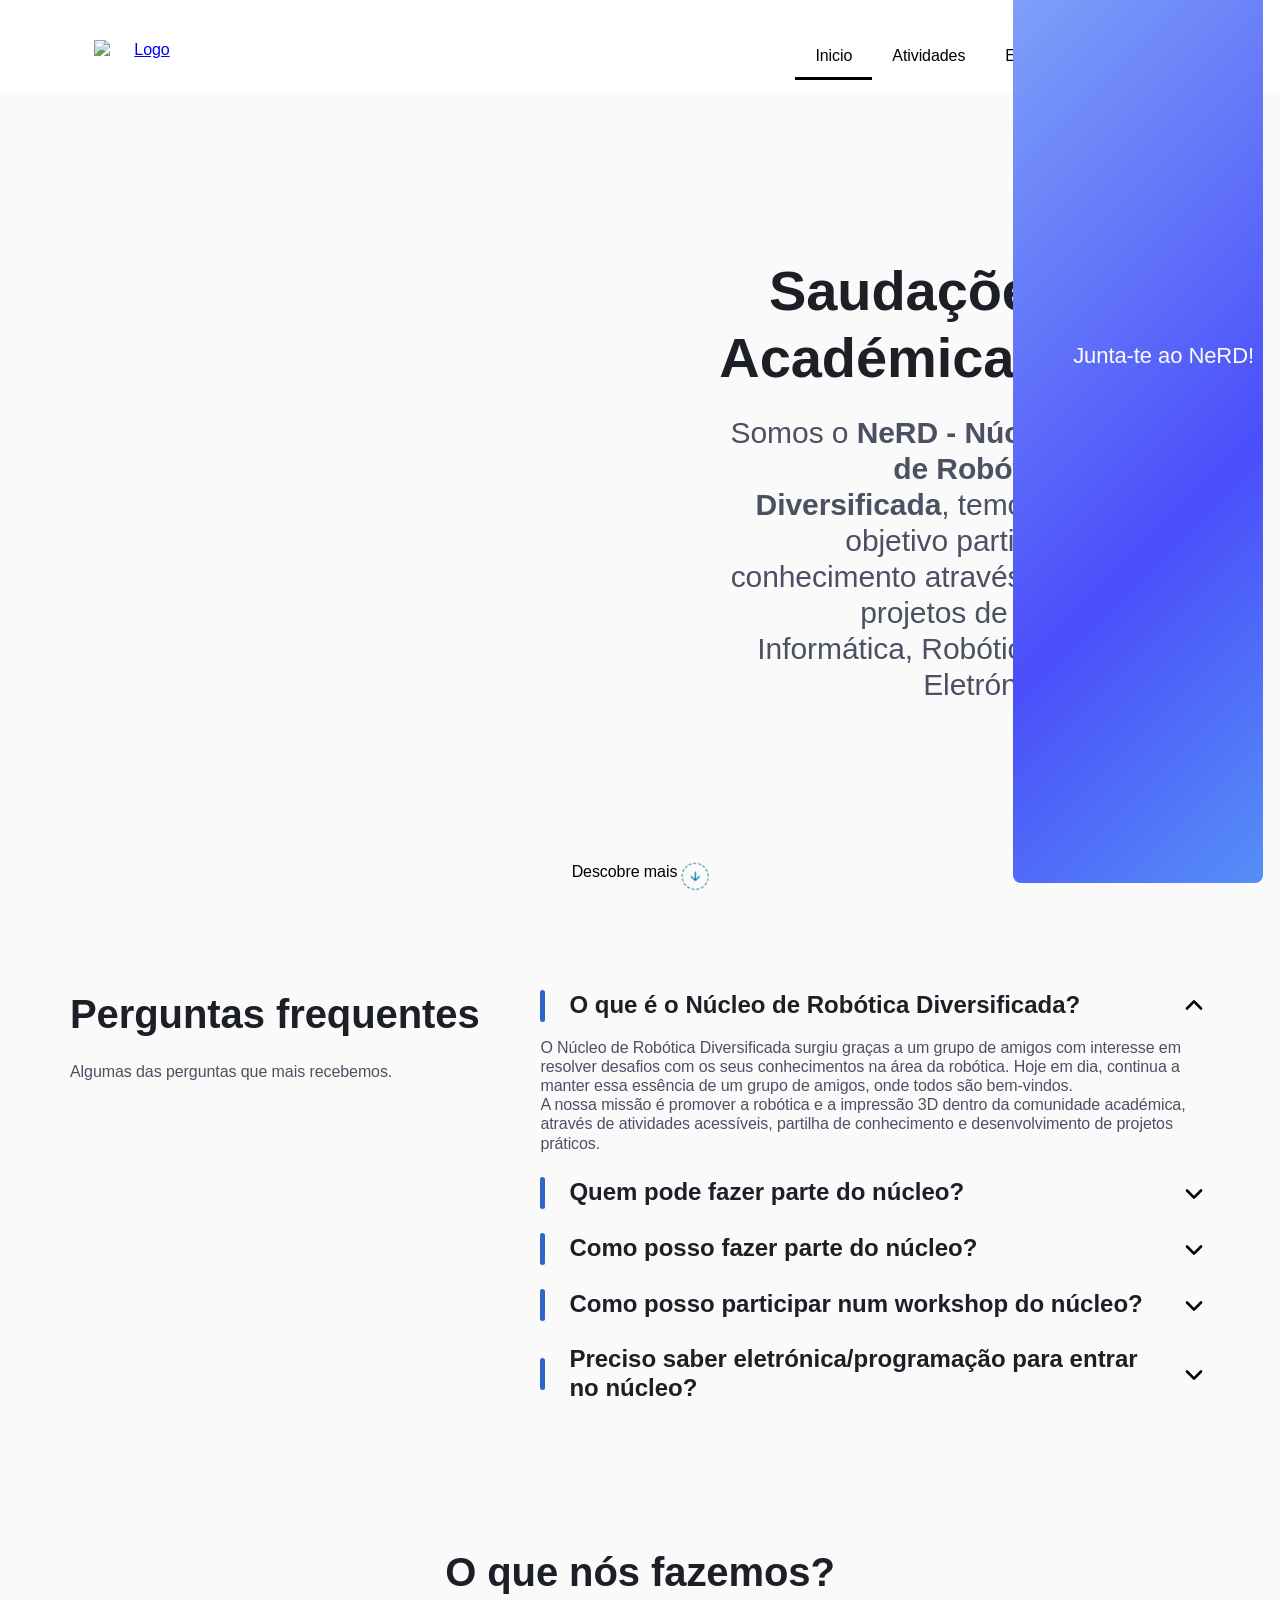
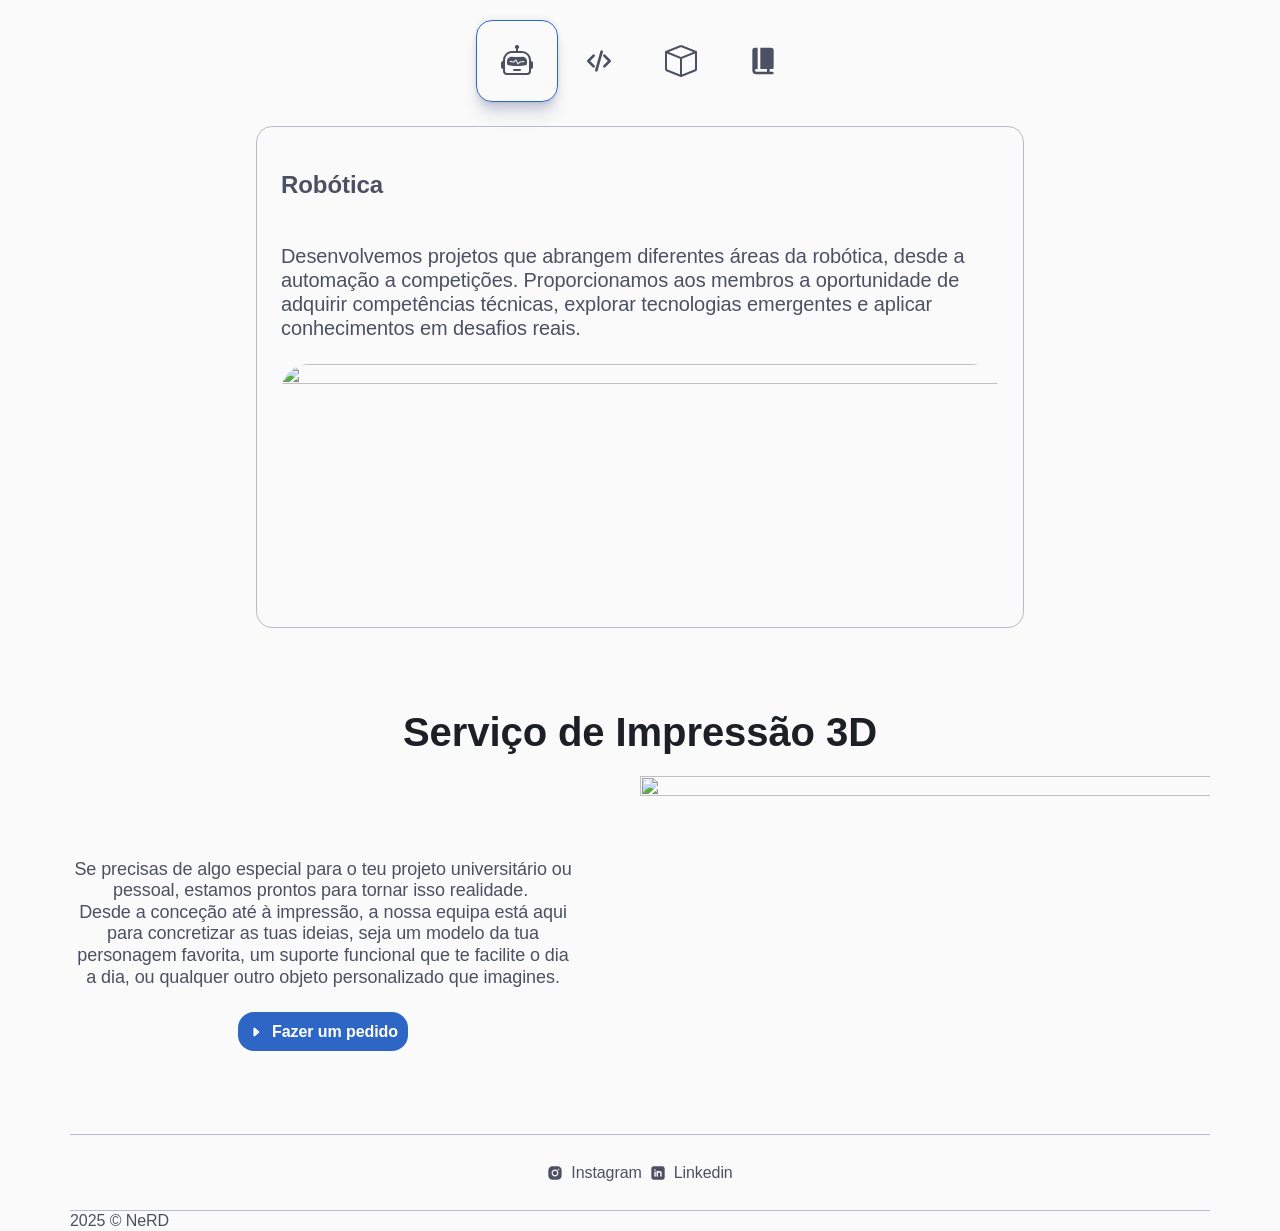
==== commit d982e440: "v1.1 Pequenos Erros 5" ====
--- a/index.html
+++ b/index.html
@@ -2,13 +2,13 @@
 <html
   lang="pt-pt"
   data-ws-project="94038a03-ac54-4182-9032-d1978f54377b"
-  data-ws-last-published="2025-09-08T21:53:54.742Z"
+  data-ws-last-published="2025-09-08T22:37:10.308Z"
 >
   <head>
     <link
       rel="stylesheet"
       type="text/css"
-      href="/assets/static/app_generated_index-6937cd5a.CGYb83yL.css"
+      href="/assets/static/app_generated_index-6937cd5a.Pg7sBJbN.css"
     />
     <meta charset="UTF-8" />
     <meta name="viewport" content="width=device-width,initial-scale=1" />
@@ -30,6 +30,7 @@
       content="O site oficial do Núcleo de Robótica Diversificada da AETTUA"
     />
     <meta property="og:type" content="website" />
+    <meta property="og:site_name" content="NeRD" />
     <meta property="og:image" />
     <meta property="twitter:card" content="summary_large_image" />
     <link rel="icon" href="/assets/NeRD_P_JQ8TMM8s7huiSC8pLRbDn.png" />
@@ -45,6 +46,14 @@
       as="font"
       crossorigin="anonymous"
     />
+    <script type="application/ld+json">
+      {
+        "@context": "https://schema.org",
+        "@type": "WebSite",
+        "name": "NeRD",
+        "url": "https://url"
+      }
+    </script>
     <script src="https://unpkg.com/swiper/swiper-bundle.min.js" defer="">
 
       <!-- Anime.js v4 -->
@@ -62,7 +71,7 @@
       }
     </style>
   </head>
-  <body class="w-body w-body-5">
+  <body class="w-body c1yqcz87">
     <div class="w-box">
       <div style="display: contents">
         <div style="display: contents">
@@ -87,9 +96,16 @@
           </div>
         </div>
       </div>
-      <nav id="a" class="w-box w-header-50">
-        <div class="w-element w-element-21">
-          <div class="w-box w-main-1">
+      <nav
+        id="a"
+        class="w-box c1y5gtuy ctwedid c4zv7o8 c1yxbcu3 ca0xin3 cmul90s c19faiz0 c45gf4w c25muhi c1o83613 czm2iir c1hkrd9w chwz02u ccanaxu cgzwweq c15gf129 cu196q0 c4tvhmr c7f3paa c1pa9afc cqyy79w c1kolt8z c1l7v5ak cyfhg6s c1nj902p"
+      >
+        <div
+          class="w-element c15wov26 cufu5ux chwz02u ccanaxu c3o4zz4 c3ub148 ctwedid c1y5gtuy c6o4ko5 cw0crdd c383mw5 c1nj902p cauz5uw c1blbg3o c1w68d12 chopplv cmk8617 ch2nya0"
+        >
+          <div
+            class="w-box c15wov26 ccanaxu cuwsqp1 c45gf4w c1n863ed c8yq6mq cufu5ux"
+          >
             <div style="display: contents">
               <div style="display: contents">
                 <a href="/" target="_top" class="w-link"
@@ -115,36 +131,49 @@
               </div>
             </div>
           </div>
-          <div class="w-box w-cta">
+          <div
+            class="w-box c15wov26 ccanaxu cciowao cj6cf3e c10c0lh2 c1mes1tv czmc1ut"
+          >
             <div style="display: contents">
               <div style="display: contents">
-                <div class="w-box w-tab-menu">
+                <div class="w-box cqdf4j1 c15wov26 ccanaxu cuwsqp1">
                   <a
                     tab-item="true"
                     href="/"
                     target="_top"
-                    class="w-link w-inicio-2"
-                    ><div class="w-text w-label">Inicio</div></a
+                    class="w-link ciium0n c7jjpxr c13dbffw c1ko2x00 c1n3ak6m c1tdtvjs c251wco c1477p4a ctoucso c1bqynt4 c19vsoax"
+                    ><div class="w-text cgn0h58 c1gnmwcy c16rucjm cttxcmq">
+                      Inicio
+                    </div></a
                   ><a
                     tab-item="true"
                     href="/atv"
                     target="_top"
-                    class="w-link w-atividades"
-                    ><div class="w-text w-label-1">Atividades</div></a
+                    class="w-link ciium0n c7jjpxr c13dbffw c1ko2x00 c1n3ak6m c1tdtvjs c251wco c1477p4a ctoucso c1bqynt4 c19vsoax"
+                    ><div class="w-text cgn0h58 c1gnmwcy c16rucjm cttxcmq">
+                      Atividades
+                    </div></a
                   ><a
                     tab-item="true"
                     href="/eq"
                     target="_top"
-                    class="w-link w-equipa"
-                    ><div class="w-text w-label-2">Equipa</div></a
+                    class="w-link ciium0n c7jjpxr c13dbffw c1ko2x00 c1n3ak6m c1tdtvjs c251wco c1477p4a ctoucso c1bqynt4 c19vsoax"
+                    ><div class="w-text cgn0h58 c1gnmwcy c16rucjm cttxcmq">
+                      Equipa
+                    </div></a
                   ><a
                     tab-item="true"
                     href="/c"
                     target="_top"
-                    class="w-link w-contatos"
-                    ><div class="w-text w-label-3">Contactos</div></a
-                  >
-                  <div tab-underline="true" class="w-box w-underline"></div>
+                    class="w-link ciium0n c7jjpxr c13dbffw c1ko2x00 c1n3ak6m c1tdtvjs c251wco c1477p4a ctoucso c1bqynt4 c19vsoax"
+                    ><div class="w-text cgn0h58 c1gnmwcy c16rucjm cttxcmq">
+                      Contactos
+                    </div></a
+                  >
+                  <div
+                    tab-underline="true"
+                    class="w-box ccr8k56 c1emrgym co6bdqb c1gdax9t c6t0baj cqu17t9 c12rfcvp"
+                  ></div>
                 </div>
               </div>
             </div>
@@ -154,7 +183,7 @@
               <button
                 type="button"
                 aria-label="Open mobile menu"
-                class="w-button w-button-3"
+                class="w-button c1uaty07 c1tnm35q cfbeh5 c1d8oa30 c1tdtvjs civrtzc c5d73v1 ccanaxu cuwsqp1 c1b8w41a co0w7fv c10olkz5 c1u4qls7 c1mucm95 c17skwfs c1ov2tmq c8ix2lk c1hp5vde c4iq2of cp8q3ji c1vzwd8x c14kc0uq c13gmar c135cqxi cwo0hst c1csq4xe c1soyupv c17v8mua c1dbelh c3reus ct24i1h c6uto6a"
                 aria-haspopup="dialog"
                 aria-expanded="false"
                 aria-controls="radix-:Rd6:"
@@ -181,7 +210,7 @@
           </div>
         </div>
       </nav>
-      <main class="w-box w-main">
+      <main class="w-box ca51e6w cxgbvps">
         <div class="w-html-embed">
           <style>
             .hover-opacity {
@@ -194,14 +223,30 @@
             }
           </style>
         </div>
-        <section id="Inicio certo" class="w-box w-section-hero">
-          <div class="w-box w-container-4">
-            <div id="Inicio" class="w-box w-content">
-              <div class="w-box w-texto">
-                <h1 id="animated-text" class="w-heading w-heading-21">
+        <section
+          id="Inicio certo"
+          class="w-box ctungoa choius5 cy3qgnw covuc68 c15wov26 ccanaxu cuwsqp1 cxgbvps ch9s07v cky5twr c8eiwx5 c41sl8l c18779zo c12cd0yy c9ijxr5 clijwl1 ca51e6w"
+        >
+          <div
+            class="w-box ckczt96 c12wlmx1 c4zv7o8 c1yxbcu3 c1duzesn c1k8deyj c15wov26 c9vbpot c25muhi c1o83613 cy3qgnw chwz02u c1yftshw cajnk9m c1mcu14t ceygp32 cvmh9h4 c13ggthz c168fzf3 c1ouz9qz cffozr2 c8q74g3 c1blbg3o cauz5uw c18779zo"
+          >
+            <div
+              id="Inicio"
+              class="w-box c15wov26 cwhvsq7 cufu5ux cuwsqp1 c1jj7d1s cy3qgnw ccanaxu c1ll4i37 c1d3s59m c1kzu74o c1wewjcp c3ub148 c6o4ko5 cw0crdd ctwedid c1y5gtuy c3flwkb c17g9hzy chopplv ch2nya0 cmk8617 c7u1x6q cky5twr c1bak1bt c1dnzn1h cahnb5z c1knrfuw c1ft2d6k"
+            >
+              <div
+                class="w-box c15wov26 c9vbpot c1n863ed c8yq6mq cbxym4n cuwsqp1 cnsl3hb cy3qgnw c1e4ci27 c19mwc8o c1675su6 c1k6w850 cky5twr c8eiwx5 c1scl0n c1eopmrp c13qzozk c1mmr3ul cg5ox6b c1laqdti c1iffsh3"
+              >
+                <h1
+                  id="animated-text"
+                  class="w-heading c19rr8t3 c1amecmh c1e9izlp cc1w4m0 c1r0orxz cnsl3hb c1gt15jy c1fxshi c8oucu c1iffsh3"
+                >
                   Saudações Académicas!
                 </h1>
-                <p id="animated-text" class="w-paragraph w-paragraph-7">
+                <p
+                  id="animated-text"
+                  class="w-paragraph c106mtwp c97i6l0 ckvuuz5 cytb65s c8oucu c1eopmrp"
+                >
                   Somos o
                   <b id="animated-text" class="w-element"
                     >NeRD - Núcleo de Robótica Diversificada</b
@@ -209,8 +254,12 @@
                   de IoT, Informática, Robótica e Eletrónica.
                 </p>
               </div>
-              <div class="w-element w-div-video">
-                <div class="w-video-animation w-video-animation-1">
+              <div
+                class="w-element c161i46q c1vjrk9g c8ckuig c15nlt6s c1jj7d1s cy3qgnw c19faiz0 ccanaxu cuwsqp1 c7oeyb0 c1eettk0 c12y6fnv c1lvxl1m c1tdlp88 c1gh5y5v c1ot33se cshddji c1eljnoq c1bak1bt"
+              >
+                <div
+                  class="w-video-animation c1ldkhz3 c1scl0n cuv5c42 c1e9ivup c1huh34a ca0xin3 cv3e54v"
+                >
                   <video
                     src="https://cdn.pixabay.com/video/2020/04/21/36784-412873690_large.mp4"
                     preload="metadata"
@@ -220,16 +269,22 @@
                     width="1280"
                     height="720"
                     loop=""
-                    class="w-video w-video-1"
+                    class="w-video ci2yiki c1c0nms6 cyom2di c1glqy4s cv3e54v ckjgfx cy80tma cw4ajzs cuv5c42 c1e9ivup ct3vvl5 cme2lch c1lvxl1m c1tdlp88 c18a8vjn c1o6a8aw c1mo9c66 c1ajfi5t"
                     data-ws-video-id=":R29m:"
                   ></video>
                 </div>
               </div>
-              <a href="/#Faq" class="w-link w-link-37 hover-opacity"
-                ><span class="w-text w-text-12">Descobre mais </span>
-                <div class="w-box w-icon-27">
+              <a
+                href="/#Faq"
+                class="w-link c1dzr3ln c145g7oo c1tdtvjs c14hij5v c1u4qls7 c1mucm95 c17skwfs c1ov2tmq ccr8k56 c12yue8p c1j08shm cp8q3ji c1vzwd8x c1joc8k2 csa02y7 c151mwoh c6lbi68 c11chj5l hover-opacity"
+                ><span class="w-text c1gnmwcy">Descobre mais </span>
+                <div
+                  class="w-box c1i6u13o c8lcpx2 c1rg3gx8 cdv1xmn c14czazn c6qgrpk cqjdqh0 c1qhf3qo cx1sjn0 ccanaxu cuwsqp1 c145jxex c186r584 ccmmpht cq267kp c1jzyzpm c1oq165c c109utof cfjx2pq c1fxa9k5 crtfh6r ckt7kkc"
+                >
                   <div style="display: block"></div>
-                  <div class="w-html-embed w-icon-39">
+                  <div
+                    class="w-html-embed c117kth5 c11su7lm c21bxaz c25im1 cpd19se"
+                  >
                     <svg
                       width="100%"
                       height="100%"
@@ -247,31 +302,39 @@
             </div>
           </div>
         </section>
-        <section id="Faq" class="w-box w-section-fa-qs">
-          <div class="w-box w-container-17">
-            <div class="w-box w-header-60">
-              <h2 class="w-heading w-heading-66">Perguntas frequentes</h2>
-              <p class="w-paragraph w-paragraph-24">
+        <section id="Faq" class="w-box cpv6efc c15jorp4 cxgbvps ca51e6w">
+          <div
+            class="w-box c1y5gtuy ctwedid c4zv7o8 c1yxbcu3 ca0xin3 c1rlgl31 cpvydg0 c9vbpot cj6cf3e c10c0lh2 cswpwhd ch9s07v cky5twr cg5ox6b c1laqdti"
+          >
+            <div
+              class="w-box c15wov26 c9vbpot c1n863ed c8yq6mq c186wlez cciowao c77hrx0"
+            >
+              <h2
+                class="w-heading cl0htyc c1amecmh c1e9izlp cc1w4m0 c1lnn66g cng5vm7 c1fxshi"
+              >
+                Perguntas frequentes
+              </h2>
+              <p class="w-paragraph c106mtwp">
                 Algumas das perguntas que mais recebemos.
               </p>
             </div>
-            <div class="w-box w-content-2">
+            <div class="w-box">
               <div
                 data-ani-children="true"
                 data-ani-progress="slide-up"
-                class="w-accordion w-accordion-3"
+                class="w-accordion ca0xin3 c15wov26 c9vbpot c1n863ed c8yq6mq"
                 data-orientation="vertical"
               >
                 <div
                   data-state="open"
                   data-orientation="vertical"
                   data-ws-index="0"
-                  class="w-item w-item-31"
+                  class="w-item"
                 >
                   <h3
                     data-orientation="vertical"
                     data-state="open"
-                    class="w-item-header w-item-header-5"
+                    class="w-item-header"
                   >
                     <button
                       type="button"
@@ -280,14 +343,20 @@
                       data-state="open"
                       data-orientation="vertical"
                       id="radix-:R6dm:"
-                      class="w-item-trigger w-item-trigger-5 hover-opacity"
+                      class="w-item-trigger c19vmayk c1aa03kv cowgl8j cohim7t c15wov26 cciowao ccanaxu c77hrx0 cq1libe c1dq3r5 c1f1r4bb cyp6dig c1ei055y cg9t561 c1n863ed c8yq6mq ca0xin3 c1xha3pc hover-opacity"
                       data-radix-collection-item=""
                     >
-                      <div class="w-box w-line-2"></div>
-                      <div class="w-text w-text-26">
+                      <div
+                        class="w-box cf77jwa c7e15u5 c1foursp c1i6u13o c1jgectr c10ejo0o cllhkk0 c5r72b5 c145jxex c186r584"
+                      ></div>
+                      <div
+                        class="w-text c1dn7zc3 c1amecmh c1e9izlp cc1w4m0 c1lnn66g"
+                      >
                         O que é o Núcleo de Robótica Diversificada?
                       </div>
-                      <div class="w-box w-icon-container-4">
+                      <div
+                        class="w-box cc0bakx c1e6d8cb c145jxex c103squa c1eh85vd c1u4qls7 c1mucm95 c17skwfs c1ov2tmq c186r584 ctwedid"
+                      >
                         <div class="w-html-embed">
                           <svg
                             xmlns="http://www.w3.org/2000/svg"
@@ -312,7 +381,7 @@
                     aria-labelledby="radix-:R6dm:"
                     data-orientation="vertical"
                     data-ani="expand"
-                    class="w-item-content w-item-content-5"
+                    class="w-item-content"
                     style="
                       --radix-accordion-content-height: var(
                         --radix-collapsible-content-height
@@ -322,7 +391,9 @@
                       );
                     "
                   >
-                    <div class="w-box w-wrapper-5">
+                    <div
+                      class="w-box c1slub3s c15wov26 c9vbpot c1n863ed c8yq6mq"
+                    >
                       <span class="w-text"
                         >O Núcleo de Robótica Diversificada surgiu graças a um
                         grupo de amigos com interesse em resolver desafios com
@@ -341,12 +412,12 @@
                   data-state="closed"
                   data-orientation="vertical"
                   data-ws-index="1"
-                  class="w-item w-item-32"
+                  class="w-item"
                 >
                   <h3
                     data-orientation="vertical"
                     data-state="closed"
-                    class="w-item-header w-item-header-6"
+                    class="w-item-header"
                   >
                     <button
                       type="button"
@@ -355,14 +426,20 @@
                       data-state="closed"
                       data-orientation="vertical"
                       id="radix-:Radm:"
-                      class="w-item-trigger w-item-trigger-6 hover-opacity"
+                      class="w-item-trigger c19vmayk c1aa03kv cowgl8j cohim7t c15wov26 cciowao ccanaxu c77hrx0 cq1libe c1dq3r5 c1f1r4bb cyp6dig c1ei055y cg9t561 c1n863ed c8yq6mq ca0xin3 c1xha3pc hover-opacity"
                       data-radix-collection-item=""
                     >
-                      <div class="w-box w-line-3"></div>
-                      <div class="w-text w-text-27">
+                      <div
+                        class="w-box cf77jwa c7e15u5 c1foursp c1i6u13o c1jgectr c10ejo0o cllhkk0 c5r72b5 c145jxex c186r584"
+                      ></div>
+                      <div
+                        class="w-text c1dn7zc3 c1amecmh c1e9izlp cc1w4m0 c1lnn66g"
+                      >
                         Quem pode fazer parte do núcleo?
                       </div>
-                      <div class="w-box w-icon-container-5">
+                      <div
+                        class="w-box cc0bakx c1e6d8cb c145jxex c103squa c1eh85vd c1u4qls7 c1mucm95 c17skwfs c1ov2tmq c186r584 ctwedid"
+                      >
                         <div class="w-html-embed">
                           <svg
                             xmlns="http://www.w3.org/2000/svg"
@@ -388,7 +465,7 @@
                     aria-labelledby="radix-:Radm:"
                     data-orientation="vertical"
                     data-ani="expand"
-                    class="w-item-content w-item-content-6"
+                    class="w-item-content"
                     style="
                       --radix-accordion-content-height: var(
                         --radix-collapsible-content-height
@@ -403,12 +480,12 @@
                   data-state="closed"
                   data-orientation="vertical"
                   data-ws-index="2"
-                  class="w-item w-item-33"
+                  class="w-item"
                 >
                   <h3
                     data-orientation="vertical"
                     data-state="closed"
-                    class="w-item-header w-item-header-7"
+                    class="w-item-header"
                   >
                     <button
                       type="button"
@@ -417,14 +494,20 @@
                       data-state="closed"
                       data-orientation="vertical"
                       id="radix-:Redm:"
-                      class="w-item-trigger w-item-trigger-7 hover-opacity"
+                      class="w-item-trigger c19vmayk c1aa03kv cowgl8j cohim7t c15wov26 cciowao ccanaxu c77hrx0 cq1libe c1dq3r5 c1f1r4bb cyp6dig c1ei055y cg9t561 c1n863ed c8yq6mq ca0xin3 c1xha3pc hover-opacity"
                       data-radix-collection-item=""
                     >
-                      <div class="w-box w-line-4"></div>
-                      <div class="w-text w-text-28">
+                      <div
+                        class="w-box cf77jwa c7e15u5 c1foursp c1i6u13o c1jgectr c10ejo0o cllhkk0 c5r72b5 c145jxex c186r584"
+                      ></div>
+                      <div
+                        class="w-text c1dn7zc3 c1amecmh c1e9izlp cc1w4m0 c1lnn66g"
+                      >
                         Como posso fazer parte do núcleo?
                       </div>
-                      <div class="w-box w-icon-container-6">
+                      <div
+                        class="w-box cc0bakx c1e6d8cb c145jxex c103squa c1eh85vd c1u4qls7 c1mucm95 c17skwfs c1ov2tmq c186r584 ctwedid"
+                      >
                         <div class="w-html-embed">
                           <svg
                             xmlns="http://www.w3.org/2000/svg"
@@ -450,7 +533,7 @@
                     aria-labelledby="radix-:Redm:"
                     data-orientation="vertical"
                     data-ani="expand"
-                    class="w-item-content w-item-content-7"
+                    class="w-item-content c19y8trb"
                     style="
                       --radix-accordion-content-height: var(
                         --radix-collapsible-content-height
@@ -465,12 +548,12 @@
                   data-state="closed"
                   data-orientation="vertical"
                   data-ws-index="3"
-                  class="w-item w-item-34"
+                  class="w-item"
                 >
                   <h3
                     data-orientation="vertical"
                     data-state="closed"
-                    class="w-item-header w-item-header-8"
+                    class="w-item-header"
                   >
                     <button
                       type="button"
@@ -479,14 +562,20 @@
                       data-state="closed"
                       data-orientation="vertical"
                       id="radix-:Ridm:"
-                      class="w-item-trigger w-item-trigger-8 hover-opacity"
+                      class="w-item-trigger c19vmayk c1aa03kv cowgl8j cohim7t c15wov26 cciowao ccanaxu c77hrx0 cq1libe c1dq3r5 c1f1r4bb cyp6dig c1ei055y cg9t561 c1n863ed c8yq6mq ca0xin3 c1xha3pc hover-opacity"
                       data-radix-collection-item=""
                     >
-                      <div class="w-box w-line-5"></div>
-                      <div class="w-text w-text-30">
+                      <div
+                        class="w-box cf77jwa c7e15u5 c1foursp c1i6u13o c1jgectr c10ejo0o cllhkk0 c5r72b5 c145jxex c186r584"
+                      ></div>
+                      <div
+                        class="w-text c1dn7zc3 c1amecmh c1e9izlp cc1w4m0 c1lnn66g"
+                      >
                         Como posso participar num workshop do núcleo?
                       </div>
-                      <div class="w-box w-icon-container-7">
+                      <div
+                        class="w-box cc0bakx c1e6d8cb c145jxex c103squa c1eh85vd c1u4qls7 c1mucm95 c17skwfs c1ov2tmq c186r584 ctwedid"
+                      >
                         <div class="w-html-embed">
                           <svg
                             xmlns="http://www.w3.org/2000/svg"
@@ -512,7 +601,7 @@
                     aria-labelledby="radix-:Ridm:"
                     data-orientation="vertical"
                     data-ani="expand"
-                    class="w-item-content w-item-content-8"
+                    class="w-item-content c19y8trb"
                     style="
                       --radix-accordion-content-height: var(
                         --radix-collapsible-content-height
@@ -527,12 +616,12 @@
                   data-state="closed"
                   data-orientation="vertical"
                   data-ws-index="4"
-                  class="w-item w-item-35"
+                  class="w-item"
                 >
                   <h3
                     data-orientation="vertical"
                     data-state="closed"
-                    class="w-item-header w-item-header-9"
+                    class="w-item-header"
                   >
                     <button
                       type="button"
@@ -541,15 +630,21 @@
                       data-state="closed"
                       data-orientation="vertical"
                       id="radix-:Rmdm:"
-                      class="w-item-trigger w-item-trigger-9 hover-opacity"
+                      class="w-item-trigger c19vmayk c1aa03kv cowgl8j cohim7t c15wov26 cciowao ccanaxu c77hrx0 cq1libe c1dq3r5 c1f1r4bb cyp6dig c1ei055y cg9t561 c1n863ed c8yq6mq ca0xin3 c1xha3pc hover-opacity"
                       data-radix-collection-item=""
                     >
-                      <div class="w-box w-line-6"></div>
-                      <div class="w-text w-text-31">
+                      <div
+                        class="w-box cf77jwa c7e15u5 c1foursp c1i6u13o c1jgectr c10ejo0o cllhkk0 c5r72b5 c145jxex c186r584"
+                      ></div>
+                      <div
+                        class="w-text c1dn7zc3 c1amecmh c1e9izlp cc1w4m0 c1lnn66g"
+                      >
                         Preciso saber eletrónica/programação para entrar no
                         núcleo?
                       </div>
-                      <div class="w-box w-icon-container-8">
+                      <div
+                        class="w-box cc0bakx c1e6d8cb c145jxex c103squa c1eh85vd c1u4qls7 c1mucm95 c17skwfs c1ov2tmq c186r584 ctwedid"
+                      >
                         <div class="w-html-embed">
                           <svg
                             xmlns="http://www.w3.org/2000/svg"
@@ -575,7 +670,7 @@
                     aria-labelledby="radix-:Rmdm:"
                     data-orientation="vertical"
                     data-ani="expand"
-                    class="w-item-content w-item-content-9"
+                    class="w-item-content"
                     style="
                       --radix-accordion-content-height: var(
                         --radix-collapsible-content-height
@@ -590,21 +685,32 @@
             </div>
           </div>
         </section>
-        <section id="1parte" class="w-box w-section-benefits">
-          <div class="w-box w-container-5">
-            <div class="w-box w-header-14">
-              <h2 class="w-heading w-heading-22">O que nós fazemos?</h2>
+        <section
+          id="1parte"
+          class="w-box cupbpj3 c1flbskb cxgbvps c1q4iz5z clyowwt ccklu26 ca51e6w c1vmx3dx"
+        >
+          <div
+            class="w-box c1y5gtuy ctwedid c4zv7o8 c1yxbcu3 ca0xin3 c1rlgl31 c15wov26 c9vbpot cj6cf3e c10c0lh2 ca51e6w cshddji c1eljnoq"
+          >
+            <div
+              class="w-box c15wov26 c9vbpot c1n863ed c8yq6mq ccanaxu cciowao cu196q0"
+            >
+              <h2
+                class="w-heading cl0htyc c1amecmh c1e9izlp cc1w4m0 c1lnn66g cng5vm7 c1ryqgs7 c1fxshi"
+              >
+                O que nós fazemos?
+              </h2>
             </div>
             <div class="w-box">
               <div
                 dir="ltr"
                 data-orientation="horizontal"
-                class="w-tabs w-tabs-1"
+                class="w-tabs c15wov26 c9vbpot c1n863ed c8yq6mq ctwedid c1y5gtuy c69ck1q c3flwkb c1dnzn1h cfa6vnf c1d3ufqo"
               >
                 <div
                   role="tablist"
                   aria-orientation="horizontal"
-                  class="w-tabs-list w-tabs-list-1"
+                  class="w-tabs-list c15wov26 c1xpb52x c59qywy ca4m7p8 chwz02u c19vmayk c186r584 c45gf4w cjukua7 c1fw7rik ctwedid c1y5gtuy ch9s07v c1on2c5w cngssuc cpoozhf cg5ox6b c1laqdti c5auuq2 c1huh34a c1g14b35 cpca5kg czsuimj c1qixccj cgodrlp"
                   tabindex="-1"
                   data-orientation="horizontal"
                   style="outline: none"
@@ -617,13 +723,17 @@
                     data-state="active"
                     id="radix-:R2hm:-trigger-0"
                     data-ws-index="0"
-                    class="w-tab-trigger w-tab-trigger-1"
+                    class="w-tab-trigger c15wov26 c9vbpot c1n863ed c8yq6mq cuwsqp1 c1uaty07 c1tnm35q cfbeh5 c1d8oa30 c186wlez c13a1pv c1rdcbj6 c1lb8e60 c1vtbx6z ccebix2 c77hrx0 c171td0h cjukua7 cks923g c19vmayk c186r584 c1xauu55 coy39fy cxl6fof c12iku46 c1rkyysb cmdcrjy c172s5s4 c1ec6bn5 cysu5kx c13tk9nt c12rqs41 cexftob c1gxythw c8p7mzr cveb1ph cp8q3ji c1o55uoh c13xdm01 coba18o c1gozujb cg5ox6b c1laqdti clllfn2 cieuwzw"
                     tabindex="-1"
                     data-orientation="horizontal"
                     data-radix-collection-item=""
                   >
-                    <div class="w-box w-header-29">
-                      <div class="w-html-embed w-icon-20">
+                    <div
+                      class="w-box c15wov26 ccanaxu cciowao c1b8w41a co0w7fv c77hrx0 ct3vvl5 cme2lch c17mwktl c1k6w850"
+                    >
+                      <div
+                        class="w-html-embed c1i6u13o c1e6d8cb c103squa c1rg3gx8 cdv1xmn c14czazn c6qgrpk c1jtojnc c13gmar c6oypa"
+                      >
                         <svg
                           width="2rem"
                           height="2rem"
@@ -648,13 +758,17 @@
                     data-state="inactive"
                     id="radix-:R2hm:-trigger-1"
                     data-ws-index="1"
-                    class="w-tab-trigger w-tab-trigger-2"
+                    class="w-tab-trigger c15wov26 c9vbpot c1n863ed c8yq6mq cuwsqp1 c1uaty07 c1tnm35q cfbeh5 c1d8oa30 c186wlez c13a1pv c1rdcbj6 c1lb8e60 c1vtbx6z ccebix2 c77hrx0 c171td0h cjukua7 c19vmayk c186r584 cks923g c1xauu55 coy39fy cxl6fof c12iku46 c1rkyysb cmdcrjy c172s5s4 c1ec6bn5 cysu5kx c13tk9nt c12rqs41 cexftob c1gxythw c8p7mzr cveb1ph cp8q3ji c1o55uoh ct3vvl5 c1h94ojk c1gozujb cg5ox6b c1laqdti clllfn2 cieuwzw"
                     tabindex="-1"
                     data-orientation="horizontal"
                     data-radix-collection-item=""
                   >
-                    <div class="w-box w-header-30">
-                      <div class="w-html-embed w-icon-21">
+                    <div
+                      class="w-box c15wov26 ccanaxu cciowao c1b8w41a co0w7fv c77hrx0 ct3vvl5 cme2lch c17mwktl c1k6w850"
+                    >
+                      <div
+                        class="w-html-embed c1i6u13o c1e6d8cb c103squa c1rg3gx8 cdv1xmn c14czazn c6qgrpk c1jtojnc c13gmar c6oypa"
+                      >
                         <svg
                           class="w-6 h-6 text-gray-800 dark:text-white"
                           aria-hidden="true"
@@ -682,13 +796,17 @@
                     data-state="inactive"
                     id="radix-:R2hm:-trigger-2"
                     data-ws-index="2"
-                    class="w-tab-trigger w-tab-trigger-3"
+                    class="w-tab-trigger c15wov26 c9vbpot c1n863ed c8yq6mq cuwsqp1 c1uaty07 c1tnm35q cfbeh5 c1d8oa30 c186wlez c13a1pv c1rdcbj6 c1lb8e60 c1vtbx6z ccebix2 c77hrx0 c171td0h cjukua7 c19vmayk c186r584 c1xauu55 coy39fy cxl6fof c12iku46 c1rkyysb cmdcrjy c172s5s4 c1ec6bn5 cysu5kx c13tk9nt c12rqs41 cexftob c1gxythw c8p7mzr cveb1ph cp8q3ji c1o55uoh ct3vvl5 c1gozujb cg5ox6b c1laqdti clllfn2 cieuwzw"
                     tabindex="-1"
                     data-orientation="horizontal"
                     data-radix-collection-item=""
                   >
-                    <div class="w-box w-header-31">
-                      <div class="w-html-embed w-icon-22">
+                    <div
+                      class="w-box c15wov26 ccanaxu cciowao c1b8w41a co0w7fv c77hrx0 ct3vvl5 cme2lch c17mwktl c1k6w850"
+                    >
+                      <div
+                        class="w-html-embed c1i6u13o c1e6d8cb c103squa c1rg3gx8 cdv1xmn c14czazn c6qgrpk c1jtojnc c13gmar c6oypa"
+                      >
                         <svg
                           xmlns="http://www.w3.org/2000/svg"
                           width="2rem"
@@ -711,13 +829,17 @@
                     data-state="inactive"
                     id="radix-:R2hm:-trigger-3"
                     data-ws-index="3"
-                    class="w-tab-trigger w-tab-trigger-4"
+                    class="w-tab-trigger c15wov26 c9vbpot c1n863ed c8yq6mq cuwsqp1 c1uaty07 c1tnm35q cfbeh5 c1d8oa30 c186wlez c13a1pv c1rdcbj6 c1lb8e60 c1vtbx6z ccebix2 c77hrx0 c171td0h cjukua7 c19vmayk c186r584 cks923g c1xauu55 coy39fy cxl6fof c12iku46 c1rkyysb cmdcrjy c172s5s4 c1ec6bn5 cysu5kx c13tk9nt c12rqs41 cexftob c1gxythw c8p7mzr cveb1ph cp8q3ji c1o55uoh ct3vvl5 c1gozujb cg5ox6b c1laqdti clllfn2 cieuwzw"
                     tabindex="-1"
                     data-orientation="horizontal"
                     data-radix-collection-item=""
                   >
-                    <div class="w-box w-header-32">
-                      <div class="w-html-embed w-icon-23">
+                    <div
+                      class="w-box c15wov26 ccanaxu cciowao c1b8w41a co0w7fv c77hrx0 ct3vvl5 cme2lch c17mwktl c1k6w850"
+                    >
+                      <div
+                        class="w-html-embed c1i6u13o c1e6d8cb c103squa c1rg3gx8 cdv1xmn c14czazn c6qgrpk c1jtojnc c13gmar c6oypa"
+                      >
                         <svg
                           class="w-6 h-6 text-gray-800 dark:text-white"
                           aria-hidden="true"
@@ -745,12 +867,16 @@
                   id="radix-:R2hm:-content-0"
                   tabindex="0"
                   data-ws-index="0"
-                  class="w-tab-content w-tab-content-3"
+                  class="w-tab-content c1huh34a"
                   style="animation-duration: 0s"
                 >
-                  <div class="w-element w-div">
-                    <h1 class="w-element w-element-32">Robótica</h1>
-                    <p class="w-element w-element-29">
+                  <div
+                    class="w-element c1w68d12 c1rbmc1v c14dvacl cf5np2x c18wdv6y c1ligs6m c3j3yi c149bqwy c1tngy1q cbnqwg5 c1vssxil cqdf4j1 c15wov26 c9vbpot c1n863ed c8yq6mq cuwsqp1 c1uaty07 c1tnm35q cfbeh5 c1d8oa30 c186wlez ca0xin3 cv3e54v c1l49u9d coy39fy"
+                  >
+                    <h1 class="w-element c1ddtwe5 c1dx6t63 cqdf4j1">
+                      Robótica
+                    </h1>
+                    <p class="w-element c1wyjd3f cqdf4j1 ct3vvl5">
                       Desenvolvemos projetos que abrangem diferentes áreas da
                       robótica, desde a automação a competições. Proporcionamos
                       aos membros a oportunidade de adquirir competências
@@ -762,7 +888,7 @@
                       width="1500"
                       height="500"
                       src="/assets/robotica_IBbLHLFjCuuSbAjM3HYC7.png"
-                      class="w-image w-image-2"
+                      class="w-image c14dvacl c1lj2gjt cv2lqv3 c1rbmc1v c1nl1rsx cc0zsfu c1x9snqa c1lcucf7 c1nxak5l c4pg1sg c1ve930o cutxgi3 c1mt1mn5"
                       sizes="100vw"
                       srcset="
                         /assets/robotica_IBbLHLFjCuuSbAjM3HYC7.png   16w,
@@ -796,7 +922,7 @@
                   id="radix-:R2hm:-content-1"
                   tabindex="0"
                   data-ws-index="1"
-                  class="w-tab-content w-tab-content-2"
+                  class="w-tab-content c1huh34a"
                 ></div>
                 <div
                   data-state="inactive"
@@ -807,7 +933,7 @@
                   id="radix-:R2hm:-content-2"
                   tabindex="0"
                   data-ws-index="2"
-                  class="w-tab-content w-tab-content-1"
+                  class="w-tab-content c1huh34a"
                 ></div>
                 <div
                   data-state="inactive"
@@ -818,24 +944,34 @@
                   id="radix-:R2hm:-content-3"
                   tabindex="0"
                   data-ws-index="3"
-                  class="w-tab-content w-tab-content-4"
+                  class="w-tab-content c1huh34a"
                 ></div>
               </div>
             </div>
           </div>
         </section>
-        <section class="w-box w-3-d">
-          <div class="w-element w-element-1">
-            <h2 class="w-heading w-heading-40">Serviço de Impressão 3D</h2>
+        <section class="w-box c17ey6z5 cune0l9 c19y8trb cxgbvps ca51e6w">
+          <div
+            class="w-element ca0xin3 c15wov26 ccanaxu cuwsqp1 cg5ox6b c1laqdti"
+          >
+            <h2
+              class="w-heading cl0htyc c1amecmh c1e9izlp cumbx70 c1lnn66g cng5vm7 c1ryqgs7 c15wov26 ccanaxu cuwsqp1 c9vbpot c1fxshi cefwtj c1w5hitm c1g5f7un ckpeyap"
+            >
+              Serviço de Impressão 3D
+            </h2>
           </div>
-          <div class="w-box w-container-6">
-            <div class="w-element w-div-1">
+          <div
+            class="w-box c1y5gtuy ctwedid c4zv7o8 c1yxbcu3 cjukua7 c1rlgl31 c15wov26 cwhvsq7 c25muhi c1o83613 cwfcg58 c17mwktl c1k6w850 cky9u3m c1ohbdr"
+          >
+            <div
+              class="w-element c1d0k07k c1af2bwt c1j0ufy2 c1tdsjay c19faiz0 ckjgfx ct3vvl5 ct5mdaf cg5ox6b cevjw0s"
+            >
               <img
                 alt=""
                 width="1500"
                 height="943"
                 src="/assets/3dprinter_-27dTsTM54URW2DjC26wb.jpg"
-                class="w-image w-image-39"
+                class="w-image c1w7e668 cy3qgnw"
                 sizes="100vw"
                 srcset="
                   /assets/3dprinter_-27dTsTM54URW2DjC26wb.jpg   16w,
@@ -859,8 +995,10 @@
                 loading="lazy"
               />
             </div>
-            <div class="w-box w-header-15">
-              <p class="w-paragraph w-paragraph-8">
+            <div
+              class="w-box c15wov26 c9vbpot c1n863ed c8yq6mq ccanaxu cuwsqp1 cu196q0 c1d0k07k ct3vvl5"
+            >
+              <p class="w-paragraph c1k8deyj ca0xin3 cth50pv">
                 Se precisas de algo especial para o teu projeto universitário ou
                 pessoal, estamos prontos para tornar isso realidade. <br />Desde
                 a conceção até à impressão, a nossa equipa está aqui para
@@ -870,8 +1008,8 @@
               </p>
               <a
                 href="https://docs.google.com/forms/d/e/1FAIpQLSf25As1kLtqIAifuzvPQPp2Y6iWhQEd0l1onuu72JXttojEOA/viewform?usp=dialog"
-                class="w-link w-button-secondary-3"
-                ><div class="w-html-embed w-icon-26">
+                class="w-link c1p7gwu cz1nvml c1jxn1k4 c1859w47 c1tdtvjs civrtzc c1i6u13o ccanaxu cuwsqp1 c1b8w41a co0w7fv c10olkz5 c1u4qls7 c1mucm95 c17skwfs c1ov2tmq c8ix2lk c1hp5vde c4iq2of cpv2l2p cp8q3ji c1vzwd8x c14kc0uq c1w68d12 cwo0hst c1csq4xe"
+                ><div class="w-html-embed c1i6u13o ct6xi25 c1v15jmv">
                   <svg
                     width="100%"
                     height="100%"
@@ -897,15 +1035,19 @@
         style="display: contents"
       >
         <div style="display: contents">
-          <footer class="w-box w-footer .protecao">
-            <div class="w-box w-container">
-              <hr class="w-separator w-separator-2" />
-              <div class="w-box w-link-group">
-                <div class="w-box w-links-1">
+          <footer class="w-box c1xvh3wi .protecao">
+            <div
+              class="w-box c1y5gtuy ctwedid c4zv7o8 c1yxbcu3 ca0xin3 c1rlgl31 c15wov26 c9vbpot cj6cf3e c10c0lh2"
+            >
+              <hr class="w-separator c1kqy1la ca0xin3 c1e9izlp cc1w4m0" />
+              <div
+                class="w-box c15wov26 c45gf4w c1n863ed c8yq6mq ccanaxu cuwsqp1"
+              >
+                <div class="w-box c15wov26 c45gf4w c1b8w41a co0w7fv">
                   <a
                     href="https://www.instagram.com/nerd.aettua"
-                    class="w-link w-link-35"
-                    ><div class="w-html-embed w-icon-24">
+                    class="w-link cj4pnyh c1i6u13o c1tdtvjs c14hij5v c1u4qls7 c1mucm95 c17skwfs c1ov2tmq ccanaxu cciowao c1b8w41a co0w7fv cs9dmk2 c1f1r4bb cyp6dig c1ei055y cg9t561 c1dq3r5 cq1libe c1ahkfac cnv3kpj c1tv1qvx c7oeyb0 cp8q3ji c1vzwd8x c5szvso c189r9yc"
+                    ><div class="w-html-embed c1i6u13o ct6xi25 c1v15jmv">
                       <svg
                         width="100%"
                         height="100%"
@@ -924,8 +1066,8 @@
                     <span class="w-text">Instagram</span></a
                   ><a
                     href="https://www.instagram.com/nerd.aettua"
-                    class="w-link w-link-36"
-                    ><div class="w-html-embed w-icon-25">
+                    class="w-link cj4pnyh c1i6u13o c1tdtvjs c14hij5v c1u4qls7 c1mucm95 c17skwfs c1ov2tmq ccanaxu cciowao c1b8w41a co0w7fv cs9dmk2 c1f1r4bb cyp6dig c1ei055y cg9t561 c1dq3r5 cq1libe c1ahkfac cnv3kpj c1tv1qvx c7oeyb0 cp8q3ji c1vzwd8x c5szvso c189r9yc"
+                    ><div class="w-html-embed c1i6u13o ct6xi25 c1v15jmv">
                       <svg
                         width="100%"
                         height="100%"
@@ -945,7 +1087,9 @@
                   >
                 </div>
               </div>
-              <div class="w-box w-legal-area">
+              <div
+                class="w-box c15wov26 chwz02u c1n863ed c8yq6mq cac5oxv c10gzqnj c5gt21r c1kgp2mr cky5twr"
+              >
                 <div class="w-box"><div class="w-text">2025 © NeRD</div></div>
               </div>
             </div>
@@ -1241,7 +1385,7 @@
     </div>
     <a
       href="https://docs.google.com/forms/d/e/1FAIpQLSejwuU1zKodjkdqam-wdyyEe7RnaO1JYPwMQ907pP58W2b0FA/viewform?usp=dialog"
-      class="w-element w-junta-te-ao-ne-rd .recolhida"
+      class="w-element c1i6u13o c1mttyp2 c12uqtb0 ccanaxu cuwsqp1 c4tvhmr c1qyoqfh c1qbnx9r cgtuv1g c177t4mf c972ar1 c1jwi1kn ctoucso c1b7oovz c1cf1der c60gbt6 c1c2km94 cdlciq9 c1tdtvjs cequgkl c1o9lghm c1smwjeo c173gxyp clejllx cve7g91 .recolhida"
       ><img
         alt="Logo"
         width="45"
@@ -1259,7 +1403,9 @@
         decoding="async"
         loading="lazy"
       />
-      <div class="w-element w-text-6">Junta-te ao NeRD!</div></a
+      <div class="w-element c19701cu c1ryqgs7 cytb65s">
+        Junta-te ao NeRD!
+      </div></a
     >
     <script id="vike_pageContext" type="application/json">
       {
@@ -1288,18 +1434,18 @@
       {}
     </script>
     <script
-      src="/assets/entries/entry-server-routing.Q3RST7g_.js"
+      src="/assets/entries/entry-server-routing.CjX0mjQn.js"
       type="module"
       async
     ></script>
     <link
       rel="modulepreload"
-      href="/assets/entries/pages_index.BygCnjsm.js"
+      href="/assets/entries/pages_index.C6jwdSCg.js"
       as="script"
       type="text/javascript"
     /><link
       rel="modulepreload"
-      href="/assets/chunks/chunk-XeWNMSSS.js"
+      href="/assets/chunks/chunk-Dpz_oRAQ.js"
       as="script"
       type="text/javascript"
     />
--- a/assets/static/app_generated_index-6937cd5a.Pg7sBJbN.css
+++ b/assets/static/app_generated_index-6937cd5a.Pg7sBJbN.css
@@ -0,0 +1 @@
+@font-face{font-family:Space Grotesk;font-style:normal;font-weight:300 700;font-display:swap;src:url(/assets/SpaceGrotesk-VariableFont_wght_92Z2i9spNtfwrzeGeXHcE.ttf) format("truetype")}@font-face{font-family:Bricolage Grotesque;font-style:normal;font-weight:200 800;font-display:swap;src:url(/assets/BricolageGrotesque-VariableFont_opsz_wdth_wght_02oMRdjqVqw6czlsLz_3e.ttf) format("truetype")}@font-face{font-family:Inter Variable;font-style:normal;font-weight:100 900;font-display:swap;src:url(/assets/InterVariable_qDqxtwB6S7W69tcm-FSxu.woff2) format("woff2")}@layer presets{:root{display:grid;min-height:100%;font-family:Arial,Roboto,sans-serif;font-size:16px;line-height:1.2;white-space:pre-wrap;white-space-collapse:preserve}a.w-element{box-sizing:border-box;border-top-width:1px;border-right-width:1px;border-bottom-width:1px;border-left-width:1px;outline-width:1px}b.w-element{font-weight:700;box-sizing:border-box;border-top-width:1px;border-right-width:1px;border-bottom-width:1px;border-left-width:1px}body.w-element{box-sizing:border-box;border-top-width:1px;border-right-width:1px;border-bottom-width:1px;border-left-width:1px;-webkit-font-smoothing:antialiased;-moz-osx-font-smoothing:grayscale;margin:0}div.w-element,h1.w-element,p.w-element{box-sizing:border-box;border-top-width:1px;border-right-width:1px;border-bottom-width:1px;border-left-width:1px;outline-width:1px}section.w-element{box-sizing:border-box;border-top-width:1px;border-right-width:1px;border-bottom-width:1px;border-left-width:1px;outline-width:1px}span.w-element{box-sizing:border-box;border-top-width:1px;border-right-width:1px;border-bottom-width:1px;border-left-width:1px;outline-width:1px}body.w-body{box-sizing:border-box;border-top-width:1px;border-right-width:1px;border-bottom-width:1px;border-left-width:1px;-webkit-font-smoothing:antialiased;-moz-osx-font-smoothing:grayscale;margin:0}div.w-html-embed{display:contents;white-space:normal;white-space-collapse:collapse}div.w-box{box-sizing:border-box;border-top-width:1px;border-right-width:1px;border-bottom-width:1px;border-left-width:1px;outline-width:1px}article.w-box{box-sizing:border-box;border-top-width:1px;border-right-width:1px;border-bottom-width:1px;border-left-width:1px;outline-width:1px}footer.w-box{box-sizing:border-box;border-top-width:1px;border-right-width:1px;border-bottom-width:1px;border-left-width:1px;outline-width:1px}main.w-box{box-sizing:border-box;border-top-width:1px;border-right-width:1px;border-bottom-width:1px;border-left-width:1px;outline-width:1px}nav.w-box{box-sizing:border-box;border-top-width:1px;border-right-width:1px;border-bottom-width:1px;border-left-width:1px;outline-width:1px}section.w-box{box-sizing:border-box;border-top-width:1px;border-right-width:1px;border-bottom-width:1px;border-left-width:1px;outline-width:1px}a.w-link{box-sizing:border-box;border-top-width:1px;border-right-width:1px;border-bottom-width:1px;border-left-width:1px;outline-width:1px;display:inline-block}img.w-image{box-sizing:border-box;border-top-width:1px;border-right-width:1px;border-bottom-width:1px;border-left-width:1px;outline-width:1px;max-width:100%;display:block;height:auto}h1.w-heading,h2.w-heading,h3.w-heading,h4.w-heading,p.w-paragraph,div.w-video-animation{box-sizing:border-box;border-top-width:1px;border-right-width:1px;border-bottom-width:1px;border-left-width:1px;outline-width:1px}video.w-video{max-width:100%}div.w-text{box-sizing:border-box;border-top-width:1px;border-right-width:1px;border-bottom-width:1px;border-left-width:1px;outline-width:1px;min-height:1em}div.w-tabs,div.w-tab-content,div.w-tabs-list{box-sizing:border-box;border-top-width:1px;border-right-width:1px;border-bottom-width:1px;border-left-width:1px;outline-width:1px}button.w-tab-trigger{font-family:inherit;font-size:100%;line-height:1.15;box-sizing:border-box;text-transform:none;background-color:transparent;background-image:none;border:0px solid rgba(226,232,240,1);margin:0;padding:0}hr.w-separator{height:1px;color:inherit;box-sizing:border-box;background-color:gray;border-top-style:none;border-right-style:none;border-left-style:none;border-bottom-style:none}button.w-button{font-family:inherit;font-size:100%;line-height:1.15;box-sizing:border-box;border-top-width:1px;border-right-width:1px;border-bottom-width:1px;border-left-width:1px;border-top-style:solid;border-right-style:solid;border-bottom-style:solid;border-left-style:solid;text-transform:none;margin:0}div.w-dialog-overlay,div.w-dialog-content,div.w-accordion,div.w-item{box-sizing:border-box;border-top-width:1px;border-right-width:1px;border-bottom-width:1px;border-left-width:1px;outline-width:1px}h3.w-item-header{box-sizing:border-box;border-top-width:1px;border-right-width:1px;border-bottom-width:1px;border-left-width:1px;outline-width:1px;margin-top:0;margin-bottom:0}button.w-item-trigger{font-family:inherit;font-size:100%;line-height:1.15;box-sizing:border-box;text-transform:none;background-color:transparent;background-image:none;border:0px solid rgba(226,232,240,1);margin:0;padding:0}div.w-item-content{box-sizing:border-box;border-top-width:1px;border-right-width:1px;border-bottom-width:1px;border-left-width:1px;outline-width:1px}button.w-close-button{background-color:transparent;background-image:none;font-family:inherit;font-size:100%;line-height:1.15;box-sizing:border-box;text-transform:none;border:1px solid rgba(226,232,240,1);margin:0;padding:0}a.w-rich-text-link{box-sizing:border-box;border-top-width:1px;border-right-width:1px;border-bottom-width:1px;border-left-width:1px;outline-width:1px;display:inline-block}span.w-text-1{box-sizing:border-box;border-top-width:1px;border-right-width:1px;border-bottom-width:1px;border-left-width:1px;outline-width:1px}blockquote.w-blockquote{margin:0 0 10px;padding:10px 20px;border-left:5px solid rgba(226,226,226,1)}ol.w-list{box-sizing:border-box;border-top-width:1px;border-right-width:1px;border-bottom-width:1px;border-left-width:1px;outline-width:1px;margin-top:0;margin-bottom:10px;padding-left:40px}li.w-list-item{box-sizing:border-box;border-top-width:1px;border-right-width:1px;border-bottom-width:1px;border-left-width:1px;outline-width:1px}code.w-code-text{font-family:ui-monospace,SFMono-Regular,Consolas,Liberation Mono,Menlo,monospace;font-size:1em;box-sizing:border-box;border-top-width:1px;border-right-width:1px;border-bottom-width:1px;border-left-width:1px;display:block;padding-left:.2em;padding-right:.2em;background-color:#eee;white-space:pre-wrap;white-space-collapse:preserve}time.w-time{box-sizing:border-box;border-top-width:1px;border-right-width:1px;border-bottom-width:1px;border-left-width:1px;outline-width:1px}}@media all{:root{--font-lineheight-00: .95;--font-lineheight-0: 1.1;--font-lineheight-1: 1.25;--font-lineheight-2: 1.375;--font-lineheight-3: 1.5;--font-lineheight-4: 1.75;--font-lineheight-5: 2;--font-letterspacing-0: -.05em;--font-letterspacing-1: .025em;--font-letterspacing-2: .05em;--font-letterspacing-3: .075em;--font-letterspacing-4: .15em;--font-letterspacing-5: .5em;--font-letterspacing-6: .75em;--font-letterspacing-7: 1em;--font-size-00: .5rem;--font-size-0: .75rem;--font-size-1: 1rem;--font-size-2: 1.1rem;--font-size-3: 1.25rem;--font-size-4: 1.5rem;--font-size-5: 2rem;--font-size-6: 2.5rem;--font-size-7: 3rem;--font-size-8: 3.5rem;--font-size-fluid-0: clamp(.75rem,2vw,1rem);--font-size-fluid-1: clamp(1rem,4vw,1.5rem);--font-size-fluid-2: clamp(1.5rem,6vw,2.5rem);--font-size-fluid-3: clamp(2rem,9vw,3.5rem);--size-000: -.5rem;--size-00: -.25rem;--size-1: .25rem;--size-2: .5rem;--size-3: 1rem;--size-4: 1.25rem;--size-5: 1.5rem;--size-6: 1.75rem;--size-7: 2rem;--size-8: 3rem;--size-9: 4rem;--size-10: 5rem;--size-11: 7.5rem;--size-12: 10rem;--size-13: 15rem;--size-14: 20rem;--size-15: 30rem;--size-px-000: -8px;--size-px-00: -4px;--size-px-1: 4px;--size-px-2: 8px;--size-px-3: 16px;--size-px-4: 20px;--size-px-5: 24px;--size-px-6: 28px;--size-px-7: 32px;--size-px-8: 48px;--size-px-9: 64px;--size-px-10: 80px;--size-px-11: 120px;--size-px-12: 160px;--size-px-13: 240px;--size-px-14: 320px;--size-px-15: 480px;--size-fluid-1: clamp(.5rem,1vw,1rem);--size-fluid-2: clamp(1rem,2vw,1.5rem);--size-fluid-3: clamp(1.5rem,3vw,2rem);--size-fluid-4: clamp(2rem,4vw,3rem);--size-fluid-5: clamp(4rem,5vw,5rem);--size-fluid-6: clamp(5rem,7vw,7.5rem);--size-fluid-7: clamp(7.5rem,10vw,10rem);--size-fluid-8: clamp(10rem,20vw,15rem);--size-fluid-9: clamp(15rem,30vw,20rem);--size-fluid-10: clamp(20rem,40vw,30rem);--size-content-1: 20ch;--size-content-2: 45ch;--size-content-3: 60ch;--size-header-1: 20ch;--size-header-2: 25ch;--size-header-3: 35ch;--size-xxs: 240px;--size-xs: 360px;--size-sm: 480px;--size-md: 768px;--size-lg: 1204px;--size-xl: 1440px;--size-xxl: 1920px;--size-relative-000: -.5ch;--size-relative-00: -.25ch;--size-relative-1: .25ch;--size-relative-2: .5ch;--size-relative-3: 1ch;--size-relative-4: 1.25ch;--size-relative-5: 1.5ch;--size-relative-6: 1.75ch;--size-relative-7: 2ch;--size-relative-8: 3ch;--size-relative-9: 4ch;--size-relative-10: 5ch;--size-relative-11: 7.5ch;--size-relative-12: 10ch;--size-relative-13: 15ch;--size-relative-14: 20ch;--size-relative-15: 30ch;--ease-1: cubic-bezier(.25,0,.5,1);--ease-2: cubic-bezier(.25,0,.4,1);--ease-3: cubic-bezier(.25,0,.3,1);--ease-4: cubic-bezier(.25,0,.2,1);--ease-5: cubic-bezier(.25,0,.1,1);--ease-in-1: cubic-bezier(.25,0,1,1);--ease-in-2: cubic-bezier(.5,0,1,1);--ease-in-3: cubic-bezier(.7,0,1,1);--ease-in-4: cubic-bezier(.9,0,1,1);--ease-in-5: cubic-bezier(1,0,1,1);--ease-out-1: cubic-bezier(0,0,.75,1);--ease-out-2: cubic-bezier(0,0,.5,1);--ease-out-3: cubic-bezier(0,0,.3,1);--ease-out-4: cubic-bezier(0,0,.1,1);--ease-out-5: cubic-bezier(0,0,0,1);--ease-in-out-1: cubic-bezier(.1,0,.9,1);--ease-in-out-2: cubic-bezier(.3,0,.7,1);--ease-in-out-3: cubic-bezier(.5,0,.5,1);--ease-in-out-4: cubic-bezier(.7,0,.3,1);--ease-in-out-5: cubic-bezier(.9,0,.1,1);--ease-elastic-out-1: cubic-bezier(.5,.75,.75,1.25);--ease-elastic-out-2: cubic-bezier(.5,1,.75,1.25);--ease-elastic-out-3: cubic-bezier(.5,1.25,.75,1.25);--ease-elastic-out-4: cubic-bezier(.5,1.5,.75,1.25);--ease-elastic-out-5: cubic-bezier(.5,1.75,.75,1.25);--ease-elastic-in-1: cubic-bezier(.5,-.25,.75,1);--ease-elastic-in-2: cubic-bezier(.5,-.5,.75,1);--ease-elastic-in-3: cubic-bezier(.5,-.75,.75,1);--ease-elastic-in-4: cubic-bezier(.5,-1,.75,1);--ease-elastic-in-5: cubic-bezier(.5,-1.25,.75,1);--ease-elastic-in-out-1: cubic-bezier(.5,-.1,.1,1.5);--ease-elastic-in-out-2: cubic-bezier(.5,-.3,.1,1.5);--ease-elastic-in-out-3: cubic-bezier(.5,-.5,.1,1.5);--ease-elastic-in-out-4: cubic-bezier(.5,-.7,.1,1.5);--ease-elastic-in-out-5: cubic-bezier(.5,-.9,.1,1.5);--ease-step-1: steps(2);--ease-step-2: steps(3);--ease-step-3: steps(4);--ease-step-4: steps(7);--ease-step-5: steps(10);--ease-elastic-1: var(--ease-elastic-out-1);--ease-elastic-2: var(--ease-elastic-out-2);--ease-elastic-3: var(--ease-elastic-out-3);--ease-elastic-4: var(--ease-elastic-out-4);--ease-elastic-5: var(--ease-elastic-out-5);--ease-squish-1: var(--ease-elastic-in-out-1);--ease-squish-2: var(--ease-elastic-in-out-2);--ease-squish-3: var(--ease-elastic-in-out-3);--ease-squish-4: var(--ease-elastic-in-out-4);--ease-squish-5: var(--ease-elastic-in-out-5);--ease-spring-1: linear(0,.006,.025 2.8%,.101 6.1%,.539 18.9%,.721 25.3%,.849 31.5%,.937 38.1%,.968 41.8%,.991 45.7%,1.006 50.1%,1.015 55%,1.017 63.9%,1.001);--ease-spring-2: linear(0,.007,.029 2.2%,.118 4.7%,.625 14.4%,.826 19%,.902,.962,1.008 26.1%,1.041 28.7%,1.064 32.1%,1.07 36%,1.061 40.5%,1.015 53.4%,.999 61.6%,.995 71.2%,1);--ease-spring-3: linear(0,.009,.035 2.1%,.141 4.4%,.723 12.9%,.938 16.7%,1.017,1.077,1.121,1.149 24.3%,1.159,1.163,1.161,1.154 29.9%,1.129 32.8%,1.051 39.6%,1.017 43.1%,.991,.977 51%,.974 53.8%,.975 57.1%,.997 69.8%,1.003 76.9%,1);--ease-spring-4: linear(0,.009,.037 1.7%,.153 3.6%,.776 10.3%,1.001,1.142 16%,1.185,1.209 19%,1.215 19.9% 20.8%,1.199,1.165 25%,1.056 30.3%,1.008 33%,.973,.955 39.2%,.953 41.1%,.957 43.3%,.998 53.3%,1.009 59.1% 63.7%,.998 78.9%,1);--ease-spring-5: linear(0,.01,.04 1.6%,.161 3.3%,.816 9.4%,1.046,1.189 14.4%,1.231,1.254 17%,1.259,1.257 18.6%,1.236,1.194 22.3%,1.057 27%,.999 29.4%,.955 32.1%,.942,.935 34.9%,.933,.939 38.4%,1 47.3%,1.011,1.017 52.6%,1.016 56.4%,1 65.2%,.996 70.2%,1.001 87.2%,1);--ease-bounce-1: linear(0,.004,.016,.035,.063,.098,.141,.191,.25,.316,.391 36.8%,.563,.766,1 58.8%,.946,.908 69.1%,.895,.885,.879,.878,.879,.885,.895,.908 89.7%,.946,1);--ease-bounce-2: linear(0,.004,.016,.035,.063,.098,.141 15.1%,.25,.391,.562,.765,1,.892 45.2%,.849,.815,.788,.769,.757,.753,.757,.769,.788,.815,.85,.892 75.2%,1 80.2%,.973,.954,.943,.939,.943,.954,.973,1);--ease-bounce-3: linear(0,.004,.016,.035,.062,.098,.141 11.4%,.25,.39,.562,.764,1 30.3%,.847 34.8%,.787,.737,.699,.672,.655,.65,.656,.672,.699,.738,.787,.847 61.7%,1 66.2%,.946,.908,.885 74.2%,.879,.878,.879,.885 79.5%,.908,.946,1 87.4%,.981,.968,.96,.957,.96,.968,.981,1);--ease-bounce-4: linear(0,.004,.016 3%,.062,.141,.25,.391,.562 18.2%,1 24.3%,.81,.676 32.3%,.629,.595,.575,.568,.575,.595,.629,.676 48.2%,.811,1 56.2%,.918,.86,.825,.814,.825,.86,.918,1 77.2%,.94 80.6%,.925,.92,.925,.94 87.5%,1 90.9%,.974,.965,.974,1);--ease-bounce-5: linear(0,.004,.016 2.5%,.063,.141,.25 10.1%,.562,1 20.2%,.783,.627,.534 30.9%,.511,.503,.511,.534 38%,.627,.782,1 48.7%,.892,.815,.769 56.3%,.757,.753,.757,.769 61.3%,.815,.892,1 68.8%,.908 72.4%,.885,.878,.885,.908 79.4%,1 83%,.954 85.5%,.943,.939,.943,.954 90.5%,1 93%,.977,.97,.977,1);--layer-1: 1;--layer-2: 2;--layer-3: 3;--layer-4: 4;--layer-5: 5;--layer-important: 2147483647;--shadow-color: 228 44.3% 31%;--shadow-strength: 5%;--inner-shadow-highlight: inset 0-.5px 0 0#fff,inset 0 .5px 0 0 rgba(0,0,0,.067);--shadow-1: 0 1px 2px -1px hsl(var(--shadow-color)/calc(var(--shadow-strength) + 9%));--shadow-2: 0 3px 5px -2px hsl(var(--shadow-color)/calc(var(--shadow-strength) + 3%)),0 7px 14px -5px hsl(var(--shadow-color)/calc(var(--shadow-strength) + 5%));--shadow-3: 0 -1px 3px 0 hsl(var(--shadow-color)/calc(var(--shadow-strength) + 2%)),0 1px 2px -5px hsl(var(--shadow-color)/calc(var(--shadow-strength) + 2%)),0 2px 5px -5px hsl(var(--shadow-color)/calc(var(--shadow-strength) + 4%)),0 4px 12px -5px hsl(var(--shadow-color)/calc(var(--shadow-strength) + 5%)),0 12px 15px -5px hsl(var(--shadow-color)/calc(var(--shadow-strength) + 7%));--shadow-4: 0 -2px 5px 0 hsl(var(--shadow-color)/calc(var(--shadow-strength) + 2%)),0 1px 1px -2px hsl(var(--shadow-color)/calc(var(--shadow-strength) + 3%)),0 2px 2px -2px hsl(var(--shadow-color)/calc(var(--shadow-strength) + 3%)),0 5px 5px -2px hsl(var(--shadow-color)/calc(var(--shadow-strength) + 4%)),0 9px 9px -2px hsl(var(--shadow-color)/calc(var(--shadow-strength) + 5%)),0 16px 16px -2px hsl(var(--shadow-color)/calc(var(--shadow-strength) + 6%));--shadow-5: 0 -1px 2px 0 hsl(var(--shadow-color)/calc(var(--shadow-strength) + 2%)),0 2px 1px -2px hsl(var(--shadow-color)/calc(var(--shadow-strength) + 3%)),0 5px 5px -2px hsl(var(--shadow-color)/calc(var(--shadow-strength) + 3%)),0 10px 10px -2px hsl(var(--shadow-color)/calc(var(--shadow-strength) + 4%)),0 20px 20px -2px hsl(var(--shadow-color)/calc(var(--shadow-strength) + 5%)),0 40px 40px -2px hsl(var(--shadow-color)/calc(var(--shadow-strength) + 7%));--shadow-6: 0 -1px 2px 0 hsl(var(--shadow-color)/calc(var(--shadow-strength) + 2%)),0 3px 2px -2px hsl(var(--shadow-color)/calc(var(--shadow-strength) + 3%)),0 7px 5px -2px hsl(var(--shadow-color)/calc(var(--shadow-strength) + 3%)),0 12px 10px -2px hsl(var(--shadow-color)/calc(var(--shadow-strength) + 4%)),0 22px 18px -2px hsl(var(--shadow-color)/calc(var(--shadow-strength) + 5%)),0 41px 33px -2px hsl(var(--shadow-color)/calc(var(--shadow-strength) + 6%)),0 100px 80px -2px hsl(var(--shadow-color)/calc(var(--shadow-strength) + 7%));--inner-shadow-0: inset 0 0 0 1px hsl(var(--shadow-color)/calc(var(--shadow-strength) + 9%));--inner-shadow-1: inset 0 1px 2px 0 hsl(var(--shadow-color)/calc(var(--shadow-strength) + 9%)),var(--inner-shadow-highlight);--inner-shadow-2: inset 0 1px 4px 0 hsl(var(--shadow-color)/calc(var(--shadow-strength) + 9%)),var(--inner-shadow-highlight);--inner-shadow-3: inset 0 2px 8px 0 hsl(var(--shadow-color)/calc(var(--shadow-strength) + 9%)),var(--inner-shadow-highlight);--inner-shadow-4: inset 0 2px 14px 0 hsl(var(--shadow-color)/calc(var(--shadow-strength) + 9%)),var(--inner-shadow-highlight);--ratio-square: 1;--ratio-landscape: 4/3;--ratio-portrait: 3/4;--ratio-widescreen: 16/9;--ratio-ultrawide: 18/5;--ratio-golden: 1.618/1;--gray-0: rgba(255, 255, 255, 1);--gray-1: rgba(245, 247, 250, 1);--gray-2: rgba(236, 238, 244, 1);--gray-3: rgba(210, 213, 226, 1);--gray-4: rgba(182, 188, 205, 1);--gray-5: rgba(158, 165, 189, 1);--gray-6: rgba(121, 130, 159, 1);--gray-7: rgba(98, 105, 129, 1);--gray-8: rgba(75, 81, 98, 1);--gray-9: rgba(52, 56, 68, 1);--gray-10: rgba(28, 31, 37, 1);--gray-11: unset;--gray-12: unset;--stone-0: rgba(248, 250, 251, 1);--stone-1: rgba(242, 244, 246, 1);--stone-2: rgba(235, 237, 239, 1);--stone-3: rgba(224, 228, 229, 1);--stone-4: rgba(209, 214, 216, 1);--stone-5: rgba(177, 182, 185, 1);--stone-6: rgba(151, 155, 157, 1);--stone-7: rgba(126, 130, 130, 1);--stone-8: rgba(102, 105, 104, 1);--stone-9: rgba(80, 81, 79, 1);--stone-10: rgba(58, 58, 55, 1);--stone-11: rgba(37, 37, 33, 1);--stone-12: rgba(18, 18, 16, 1);--red-0: rgba(255, 245, 245, 1);--red-1: rgba(255, 227, 227, 1);--red-2: rgba(255, 201, 201, 1);--red-3: rgba(255, 168, 168, 1);--red-4: rgba(255, 135, 135, 1);--red-5: rgba(255, 107, 107, 1);--red-6: rgba(250, 82, 82, 1);--red-7: rgba(240, 62, 62, 1);--red-8: rgba(224, 49, 49, 1);--red-9: rgba(201, 42, 42, 1);--red-10: rgba(176, 37, 37, 1);--red-11: rgba(150, 32, 32, 1);--red-12: rgba(125, 26, 26, 1);--pink-0: rgba(255, 240, 246, 1);--pink-1: rgba(255, 222, 235, 1);--pink-2: rgba(252, 194, 215, 1);--pink-3: rgba(250, 162, 193, 1);--pink-4: rgba(247, 131, 172, 1);--pink-5: rgba(240, 101, 149, 1);--pink-6: rgba(230, 73, 128, 1);--pink-7: rgba(214, 51, 108, 1);--pink-8: rgba(194, 37, 92, 1);--pink-9: rgba(166, 30, 77, 1);--pink-10: rgba(140, 25, 65, 1);--pink-11: rgba(115, 21, 54, 1);--pink-12: rgba(89, 16, 42, 1);--purple-0: rgba(248, 240, 252, 1);--purple-1: rgba(243, 217, 250, 1);--purple-2: rgba(238, 190, 250, 1);--purple-3: rgba(229, 153, 247, 1);--purple-4: rgba(218, 119, 242, 1);--purple-5: rgba(204, 93, 232, 1);--purple-6: rgba(190, 75, 219, 1);--purple-7: rgba(174, 62, 201, 1);--purple-8: rgba(156, 54, 181, 1);--purple-9: rgba(134, 46, 156, 1);--purple-10: rgba(112, 38, 130, 1);--purple-11: rgba(90, 30, 105, 1);--purple-12: rgba(68, 23, 79, 1);--violet-0: rgba(243, 240, 255, 1);--violet-1: rgba(229, 219, 255, 1);--violet-2: rgba(208, 191, 255, 1);--violet-3: rgba(177, 151, 252, 1);--violet-4: rgba(151, 117, 250, 1);--violet-5: rgba(132, 94, 247, 1);--violet-6: rgba(121, 80, 242, 1);--violet-7: rgba(112, 72, 232, 1);--violet-8: rgba(103, 65, 217, 1);--violet-9: rgba(95, 61, 196, 1);--violet-10: rgba(82, 53, 171, 1);--violet-11: rgba(70, 45, 145, 1);--violet-12: rgba(58, 37, 120, 1);--indigo-0: rgba(237, 242, 255, 1);--indigo-1: rgba(219, 228, 255, 1);--indigo-2: rgba(186, 200, 255, 1);--indigo-3: rgba(145, 167, 255, 1);--indigo-4: rgba(116, 143, 252, 1);--indigo-5: rgba(92, 124, 250, 1);--indigo-6: rgba(76, 110, 245, 1);--indigo-7: rgba(66, 99, 235, 1);--indigo-8: rgba(59, 91, 219, 1);--indigo-9: rgba(54, 79, 199, 1);--indigo-10: rgba(47, 68, 173, 1);--indigo-11: rgba(40, 58, 148, 1);--indigo-12: rgba(33, 48, 122, 1);--blue-0: unset;--blue-1: unset;--blue-2: rgba(226, 236, 254, 1);--blue-3: rgba(182, 209, 251, 1);--blue-4: rgba(136, 178, 249, 1);--blue-5: rgba(96, 153, 247, 1);--blue-6: rgba(56, 127, 245, 1);--blue-7: rgba(45, 102, 196, 1);--blue-8: rgba(34, 76, 147, 1);--blue-9: unset;--blue-10: unset;--blue-11: unset;--blue-12: unset;--cyan-0: rgba(227, 250, 252, 1);--cyan-1: rgba(197, 246, 250, 1);--cyan-2: rgba(153, 233, 242, 1);--cyan-3: rgba(102, 217, 232, 1);--cyan-4: rgba(59, 201, 219, 1);--cyan-5: rgba(34, 184, 207, 1);--cyan-6: rgba(21, 170, 191, 1);--cyan-7: rgba(16, 152, 173, 1);--cyan-8: rgba(12, 133, 153, 1);--cyan-9: rgba(11, 114, 133, 1);--cyan-10: rgba(9, 92, 107, 1);--cyan-11: rgba(7, 70, 82, 1);--cyan-12: rgba(5, 48, 56, 1);--teal-0: rgba(230, 252, 245, 1);--teal-1: rgba(195, 250, 232, 1);--teal-2: rgba(150, 242, 215, 1);--teal-3: rgba(99, 230, 190, 1);--teal-4: rgba(56, 217, 169, 1);--teal-5: rgba(32, 201, 151, 1);--teal-6: rgba(18, 184, 134, 1);--teal-7: rgba(12, 166, 120, 1);--teal-8: rgba(9, 146, 104, 1);--teal-9: rgba(8, 127, 91, 1);--teal-10: rgba(6, 102, 73, 1);--teal-11: rgba(5, 77, 55, 1);--teal-12: rgba(3, 51, 37, 1);--green-0: rgba(235, 251, 238, 1);--green-1: rgba(211, 249, 216, 1);--green-2: rgba(178, 242, 187, 1);--green-3: rgba(140, 233, 154, 1);--green-4: rgba(105, 219, 124, 1);--green-5: rgba(81, 207, 102, 1);--green-6: rgba(64, 192, 87, 1);--green-7: rgba(55, 178, 77, 1);--green-8: rgba(47, 158, 68, 1);--green-9: rgba(43, 138, 62, 1);--green-10: rgba(35, 112, 50, 1);--green-11: rgba(27, 87, 39, 1);--green-12: rgba(19, 61, 27, 1);--lime-0: rgba(244, 252, 227, 1);--lime-1: rgba(233, 250, 200, 1);--lime-2: rgba(216, 245, 162, 1);--lime-3: rgba(192, 235, 117, 1);--lime-4: rgba(169, 227, 75, 1);--lime-5: rgba(148, 216, 45, 1);--lime-6: rgba(130, 201, 30, 1);--lime-7: rgba(116, 184, 22, 1);--lime-8: rgba(102, 168, 15, 1);--lime-9: rgba(92, 148, 13, 1);--lime-10: rgba(76, 122, 11, 1);--lime-11: rgba(60, 97, 9, 1);--lime-12: rgba(44, 71, 6, 1);--yellow-0: rgba(255, 249, 219, 1);--yellow-1: rgba(255, 243, 191, 1);--yellow-2: rgba(255, 236, 153, 1);--yellow-3: rgba(255, 224, 102, 1);--yellow-4: rgba(255, 212, 59, 1);--yellow-5: rgba(252, 196, 25, 1);--yellow-6: rgba(250, 176, 5, 1);--yellow-7: rgba(245, 159, 0, 1);--yellow-8: rgba(240, 140, 0, 1);--yellow-9: rgba(230, 119, 0, 1);--yellow-10: rgba(179, 92, 0, 1);--yellow-11: rgba(128, 66, 0, 1);--yellow-12: rgba(102, 53, 0, 1);--orange-0: rgba(255, 244, 230, 1);--orange-1: rgba(255, 232, 204, 1);--orange-2: rgba(255, 216, 168, 1);--orange-3: rgba(255, 192, 120, 1);--orange-4: rgba(255, 169, 77, 1);--orange-5: rgba(255, 146, 43, 1);--orange-6: rgba(253, 126, 20, 1);--orange-7: rgba(247, 103, 7, 1);--orange-8: rgba(232, 89, 12, 1);--orange-9: rgba(217, 72, 15, 1);--orange-10: rgba(191, 64, 13, 1);--orange-11: rgba(153, 51, 11, 1);--orange-12: rgba(128, 43, 9, 1);--choco-0: rgba(255, 248, 220, 1);--choco-1: rgba(252, 225, 188, 1);--choco-2: rgba(247, 202, 158, 1);--choco-3: rgba(241, 178, 128, 1);--choco-4: rgba(233, 155, 98, 1);--choco-5: rgba(223, 133, 69, 1);--choco-6: rgba(212, 110, 37, 1);--choco-7: rgba(189, 95, 27, 1);--choco-8: rgba(164, 81, 23, 1);--choco-9: rgba(138, 69, 19, 1);--choco-10: rgba(112, 58, 19, 1);--choco-11: rgba(87, 47, 18, 1);--choco-12: rgba(61, 33, 13, 1);--brown-0: rgba(250, 244, 235, 1);--brown-1: rgba(237, 224, 209, 1);--brown-2: rgba(224, 202, 183, 1);--brown-3: rgba(211, 183, 158, 1);--brown-4: rgba(197, 162, 133, 1);--brown-5: rgba(183, 143, 109, 1);--brown-6: rgba(168, 124, 86, 1);--brown-7: rgba(149, 107, 71, 1);--brown-8: rgba(130, 91, 58, 1);--brown-9: rgba(111, 75, 45, 1);--brown-10: rgba(94, 58, 33, 1);--brown-11: rgba(78, 43, 21, 1);--brown-12: rgba(66, 36, 18, 1);--sand-0: rgba(248, 250, 251, 1);--sand-1: rgba(230, 228, 220, 1);--sand-2: rgba(213, 207, 189, 1);--sand-3: rgba(194, 185, 160, 1);--sand-4: rgba(174, 165, 140, 1);--sand-5: rgba(154, 145, 120, 1);--sand-6: rgba(134, 124, 101, 1);--sand-7: rgba(115, 106, 83, 1);--sand-8: rgba(95, 87, 70, 1);--sand-9: rgba(75, 70, 57, 1);--sand-10: rgba(56, 53, 45, 1);--sand-11: rgba(37, 37, 33, 1);--sand-12: rgba(18, 18, 16, 1);--camo-0: rgba(249, 251, 231, 1);--camo-1: rgba(232, 237, 156, 1);--camo-2: rgba(210, 223, 78, 1);--camo-3: rgba(194, 206, 52, 1);--camo-4: rgba(181, 187, 46, 1);--camo-5: rgba(167, 168, 39, 1);--camo-6: rgba(153, 150, 33, 1);--camo-7: rgba(140, 133, 28, 1);--camo-8: rgba(126, 116, 22, 1);--camo-9: rgba(109, 100, 20, 1);--camo-10: rgba(93, 84, 17, 1);--camo-11: rgba(77, 70, 14, 1);--camo-12: rgba(54, 48, 10, 1);--jungle-0: rgba(236, 254, 176, 1);--jungle-1: rgba(222, 243, 154, 1);--jungle-2: rgba(208, 232, 132, 1);--jungle-3: rgba(194, 221, 110, 1);--jungle-4: rgba(181, 209, 91, 1);--jungle-5: rgba(168, 198, 72, 1);--jungle-6: rgba(155, 187, 54, 1);--jungle-7: rgba(143, 176, 36, 1);--jungle-8: rgba(132, 165, 19, 1);--jungle-9: rgba(122, 153, 8, 1);--jungle-10: rgba(101, 128, 6, 1);--jungle-11: rgba(81, 102, 5, 1);--jungle-12: rgba(61, 77, 4, 1);--gradient-1: linear-gradient(92.69deg,rgba(255,255,255,.075) 6.01%,rgba(255,255,255,.175) 90.83%);--gradient-2: linear-gradient(to bottom right,#48005c,#8300e2,#a269ff);--gradient-3: radial-gradient(circle at top right,#0ff,rgba(0,255,255,0)),radial-gradient(circle at bottom left,#ff1492,rgba(255,20,146,0));--gradient-4: linear-gradient(to bottom right,#00f5a0,#00d9f5);--gradient-5: conic-gradient(from -270deg at 75% 110%,#f0f,#fffaf0);--gradient-6: conic-gradient(from -90deg at top left,#000,#fff);--gradient-7: linear-gradient(to bottom right,#72c6ef,#004e8f);--gradient-8: conic-gradient(from 90deg at 50% 0%,#111,50%,#222,#111);--gradient-9: conic-gradient(from .5turn at bottom center,#add8e6,#fff);--gradient-10: conic-gradient(from 90deg at 40% -25%,gold,#f79d03,#ee6907,#e6390a,#de0d0d,#d61039,#cf1261,#c71585,#cf1261,#d61039,#de0d0d,#ee6907,#f79d03,gold,gold,gold);--gradient-11: conic-gradient(at bottom left,#ff1493,cyan);--gradient-12: conic-gradient(from 90deg at 25% -10%,#ff4500,#d3f340,#7bee85,#afeeee,#7bee85);--gradient-13: radial-gradient(circle at 50% 200%,#000142,#3b0083,#b300c3,#ff059f,#ff4661,#ffad86,#fff3c7);--gradient-14: conic-gradient(at top right,lime,cyan);--gradient-15: linear-gradient(to bottom right,#c7d2fe,#fecaca,#fef3c7);--gradient-16: radial-gradient(circle at 50% -250%,#374151,#111827,#000);--gradient-17: conic-gradient(from -90deg at 50% -25%,blue,#8a2be2);--gradient-18: linear-gradient(0deg,rgba(255,0,0,.8),rgba(255,0,0,0) 75%),linear-gradient(60deg,rgba(255,255,0,.8),rgba(255,255,0,0) 75%),linear-gradient(120deg,rgba(0,255,0,.8),rgba(0,255,0,0) 75%),linear-gradient(180deg,rgba(0,255,255,.8),rgba(0,255,255,0) 75%),linear-gradient(240deg,rgba(0,0,255,.8),rgba(0,0,255,0) 75%),linear-gradient(300deg,rgba(255,0,255,.8),rgba(255,0,255,0) 75%);--gradient-19: linear-gradient(to bottom right,#ffe259,#ffa751);--gradient-20: conic-gradient(from -135deg at -10%center,orange,#ff7715,#ff522a,#ff3f47,#ff5482,#ff69b4);--gradient-21: conic-gradient(from -90deg at 25% 115%,red,#f06,#f0c,#c0f,#60f,#00f,#00f,#00f,#00f);--gradient-22: linear-gradient(to bottom right,#acb6e5,#86fde8);--gradient-23: linear-gradient(to bottom right,#536976,#292e49);--gradient-24: conic-gradient(from .5turn at 0% 0%,#00c476,10%,#82b0ff,90%,#00c476);--gradient-25: conic-gradient(at 125% 50%,#b78cf7,#ff7c94,#ffcf0d,#ff7c94,#b78cf7);--gradient-26: linear-gradient(to bottom right,#9796f0,#fbc7d4);--gradient-27: conic-gradient(from .5turn at bottom left,#ff1493,#639);--gradient-28: conic-gradient(from -90deg at 50% 105%,#fff,orchid);--gradient-29: radial-gradient(circle at top right,#bfb3ff,rgba(191,179,255,0)),radial-gradient(circle at bottom left,#86acf9,rgba(134,172,249,0));--gradient-30: radial-gradient(circle at top right,#00ff80,rgba(0,255,128,0)),radial-gradient(circle at bottom left,#adffd6,rgba(173,255,214,0));--noise-1: url("data:image/svg+xml;charset=utf-8,%3Csvg viewBox='0 0 200 200' xmlns='http://www.w3.org/2000/svg'%3E%3Cfilter id='a'%3E%3CfeTurbulence type='fractalNoise' baseFrequency='.005' numOctaves='2' stitchTiles='stitch'/%3E%3C/filter%3E%3Crect width='100%25' height='100%25' filter='url(%23a)'/%3E%3C/svg%3E");--noise-2: url("data:image/svg+xml;charset=utf-8,%3Csvg viewBox='0 0 300 300' xmlns='http://www.w3.org/2000/svg'%3E%3Cfilter id='a'%3E%3CfeTurbulence type='fractalNoise' baseFrequency='.05' stitchTiles='stitch'/%3E%3C/filter%3E%3Crect width='100%25' height='100%25' filter='url(%23a)'/%3E%3C/svg%3E");--noise-3: url("data:image/svg+xml;charset=utf-8,%3Csvg viewBox='0 0 1024 1024' xmlns='http://www.w3.org/2000/svg'%3E%3Cfilter id='a'%3E%3CfeTurbulence type='fractalNoise' baseFrequency='.25' stitchTiles='stitch'/%3E%3C/filter%3E%3Crect width='100%25' height='100%25' filter='url(%23a)'/%3E%3C/svg%3E");--noise-4: url("data:image/svg+xml;charset=utf-8,%3Csvg viewBox='0 0 2056 2056' xmlns='http://www.w3.org/2000/svg'%3E%3Cfilter id='a'%3E%3CfeTurbulence type='fractalNoise' baseFrequency='.5' stitchTiles='stitch'/%3E%3C/filter%3E%3Crect width='100%25' height='100%25' filter='url(%23a)'/%3E%3C/svg%3E");--noise-5: url("data:image/svg+xml;charset=utf-8,%3Csvg viewBox='0 0 2056 2056' xmlns='http://www.w3.org/2000/svg'%3E%3Cfilter id='a'%3E%3CfeTurbulence type='fractalNoise' baseFrequency='.75' stitchTiles='stitch'/%3E%3C/filter%3E%3Crect width='100%25' height='100%25' filter='url(%23a)'/%3E%3C/svg%3E");--noise-filter-1: contrast(300%) brightness(100%);--noise-filter-2: contrast(200%) brightness(150%);--noise-filter-3: contrast(200%) brightness(250%);--noise-filter-4: contrast(200%) brightness(500%);--noise-filter-5: contrast(200%) brightness(1000%);--border-size-1: 1px;--border-size-2: 2px;--border-size-3: 5px;--border-size-4: 10px;--border-size-5: 25px;--radius-1: 2px;--radius-2: 5px;--radius-3: 1rem;--radius-4: 2rem;--radius-5: 4rem;--radius-6: 8rem;--radius-round: 100000px;--radius-conditional-1: clamp(0px, calc(100vw - 100%) * 1e5,var(--radius-1));--radius-conditional-2: clamp(0px, calc(100vw - 100%) * 1e5,var(--radius-2));--radius-conditional-3: clamp(0px, calc(100vw - 100%) * 1e5,var(--radius-3));--radius-conditional-4: clamp(0px, calc(100vw - 100%) * 1e5,var(--radius-4));--radius-conditional-5: clamp(0px, calc(100vw - 100%) * 1e5,var(--radius-5));--radius-conditional-6: clamp(0px, calc(100vw - 100%) * 1e5,var(--radius-6));background-color:#fafafa;color:var(--foreground-muted, rgba(75, 81, 98, 1));--focus-color: var(--foreground-accent, rgba(34, 139, 230, 1));--focus-width: 1px;--focus-offset: 0;--duration-default: .2s;--easing-default: var(--ease-out-3);--gap-xs: var(--size-2);--gap-s: var(--size-fluid-2);--gap-m: var(--size-fluid-5);--gap-l: var(--size-fluid-7);--foreground-primary: var(--gray-10);--foreground-secondary: var(--gray-0);--foreground-accent: var(--blue-7, rgba(45, 102, 196, 1));--foreground-muted: var(--gray-8);--foreground-border: var(--gray-4);--background-primary: var(--gray-0);--background-secondary: unset;--background-accent: var(--foreground-accent);--background-card: var(--background-primary);font-family:Inter Variable,sans-serif;font-size:16px;letter-spacing:-.005em}.c1xvh3wi{--footer-spacing: var(--size-fluid-5) }.c1y5gtuy{margin-right:auto}.ctwedid{margin-left:auto}.c4zv7o8{padding-left:var(--size-fluid-3)}.c1yxbcu3{padding-right:var(--size-fluid-3)}.ca0xin3{width:100%}.c1rlgl31{max-width:var(--size-lg, 1024px)}.c15wov26{display:flex}.c9vbpot{flex-direction:column}.cj6cf3e{column-gap:var(--gap-s)}.c10c0lh2{row-gap:var(--gap-s)}.cpv6efc{padding-top:var(--size-fluid-6)}.c15jorp4{padding-bottom:var(--size-fluid-6)}.cr49k61{column-gap:var(--size-fluid-6)}.c1fp5aoy{row-gap:var(--size-fluid-6)}.c1n863ed{column-gap:var(--gap-s, clamp(1rem,2vw,1.5rem))}.c8yq6mq{row-gap:var(--gap-s, clamp(1rem,2vw,1.5rem))}.cauop7v{padding-top:var(--size-9)}.c19rr8t3{font-size:var(--font-size-fluid-3)}.c1amecmh{font-weight:700}.c1e9izlp{margin-top:0}.cc1w4m0{margin-bottom:0}.c1r0orxz{color:var(--foreground-primary, rgba(28, 31, 37, 1))}.c1kxlxba{font-size:var(--font-size-3)}.ci3lfxv{color:var(--foreground-muted, rgba(173, 181, 189, 1))}.cgzparl{max-width:var(--size-content-3)}.c89ayut{color:var(--foreground-accent, rgba(34, 139, 230, 1))}.c145g7oo{display:inline}.ci1i3li{text-decoration-line:underline}.c14hij5v{transition-property:color}.c1u4qls7{transition-duration:var(--duration-default, .2s)}.c1mucm95{transition-timing-function:var(--easing-default, cubic-bezier(0,0,.3,1))}.c17skwfs{transition-delay:0ms}.c1ov2tmq{transition-behavior:normal}.cp8q3ji:focus-visible{outline-offset:var(--focus-offset, 0)}.c1vzwd8x:focus-visible{outline:var(--focus-width, 1px) solid var(--focus-color, rgba(51, 154, 240, 1))}.c1joc8k2:hover{color:var(--foreground-muted, rgba(75, 81, 98, 1))}.c1ap139t{column-gap:var(--size-fluid-3)}.c18l6n95{row-gap:var(--size-fluid-3)}.c6yjhq6{align-items:stretch}.cl0htyc{font-size:var(--font-size-fluid-2)}.c1lnn66g{color:var(--foreground-primary)}.cpvydg0{display:grid}.c41slup{grid-template-columns:1fr}.cir0thx{column-gap:var(--size-fluid-2)}.cqzz5ww{row-gap:var(--size-fluid-2)}.c1p7gwu{border-top-left-radius:var(--radius-3)}.cz1nvml{border-top-right-radius:var(--radius-3)}.c1jxn1k4{border-bottom-left-radius:var(--radius-3)}.c1859w47{border-bottom-right-radius:var(--radius-3)}.ccanaxu{align-items:center}.cuwsqp1{justify-content:center}.c1mlc4kf{padding-right:var(--size-fluid-4)}.c1mup6t4{padding-left:var(--size-fluid-4)}.c19vmayk{flex-grow:1}.c186r584{flex-shrink:0}.c1f8rura{column-gap:var(--size-fluid-2, clamp(1rem,2vw,1.5rem))}.c4k2rpr{row-gap:var(--size-fluid-2, clamp(1rem,2vw,1.5rem))}.ch1ewhi{border:var(--border-size-1) dashed var(--foreground-border, rgba(33, 37, 41, 1))}.c1kkpzz5{background-color:#834df4}.ce1dmc8{padding-left:var(--size-1)}.c5vkeqg{padding-right:var(--size-1)}.c1poii3h{color:var(--gray-0)}.cu196q0{text-align:center}.c1llrmko{border-top-left-radius:3px}.cipvnsm{border-top-right-radius:3px}.c19263sz{border-bottom-left-radius:3px}.cvuvh08{border-bottom-right-radius:3px}.cjukua7{width:fit-content}.ckv9hzh{padding-top:var(--size-fluid-4)}.c13a8eri{padding-bottom:var(--size-fluid-4)}.c25muhi{column-gap:var(--gap-m, clamp(4rem,5vw,5rem))}.c1o83613{row-gap:var(--gap-m, clamp(4rem,5vw,5rem))}.cungu31{grid-template-columns:1fr 1fr}.cukqoz3{padding:var(--size-fluid-4)}.c8b5qw0{grid-column-start:1}.cng1viv{grid-column-end:3}.cnaxdqe{padding-top:var(--size-00)}.crh25zg{padding-bottom:var(--size-00)}.cgzwweq{color:#fff}.cr540aw{display:inline-block}.c17tuecw{border-top-left-radius:var(--radius-2)}.c3um137{border-top-right-radius:var(--radius-2)}.c1yk18vo{border-bottom-left-radius:var(--radius-2)}.cpegdhn{border-bottom-right-radius:var(--radius-2)}.c145jxex{flex-grow:0}.c106mtwp{max-width:var(--size-content-3, 60ch)}.cbqnzuf{border-top-left-radius:var(--border-size-2, 2px)}.cxqf6x9{border-top-right-radius:var(--border-size-2, 2px)}.c1pkccgo{border-bottom-left-radius:var(--border-size-2, 2px)}.c1rroh2k{border-bottom-right-radius:var(--border-size-2, 2px)}.c11u2lqd{padding-left:var(--size-relative-2, .5ch)}.c5zd49s{padding-right:var(--size-relative-2, .5ch)}.c14q4asg{background-color:var(--background-primary, rgba(13, 15, 18, 1))}.c1bjt587{border:var(--border-size-1, 1px) solid var(--foreground-border, rgba(33, 37, 41, 1))}.c1dn7zc3{font-size:var(--font-size-fluid-1)}.c118w2cw{background-color:#e1f0ff}.c16rmhom{color:#016ccc}.c1oumsud{font-family:monospace,sans-serif}.c17wyvr0{aspect-ratio:var(--ratio-square, 1)}.c1hp1lcv{background-color:currentColor}.c1rg3gx8{border-top-left-radius:var(--radius-round, 100000px)}.cdv1xmn{border-top-right-radius:var(--radius-round, 100000px)}.c14czazn{border-bottom-left-radius:var(--radius-round, 100000px)}.c6qgrpk{border-bottom-right-radius:var(--radius-round, 100000px)}.c1jwcbap{width:var(--size-12, 10rem)}.cg4txpm{border:var(--border-size-1) dashed currentColor}.ca2hi3t{color:var(--foreground-secondary)}.cuivlhx{color:var(--foreground-accent)}.c1qzbu4v{color:var(--foreground-muted)}.c38hotd{color:var(--foreground-border)}.cx894oo{color:var(--background-primary)}.cr5woye{color:var(--background-secondary)}.cetbkfi{color:var(--background-accent)}.c1h5wb7y{color:var(--background-card)}.c1hdvca7{color:var(--focus-color, )}.c186wlez{align-items:start}.cciowao{justify-content:start}.c11kghab{column-gap:var(--size-3)}.c1xptikc{row-gap:var(--size-3)}.c1b8w41a{column-gap:var(--gap-xs, .5rem)}.co0w7fv{row-gap:var(--gap-xs, .5rem)}.c1mes1tv{flex-wrap:wrap}.c1uaty07{border-top-left-radius:var(--radius-3, 1rem)}.c1tnm35q{border-top-right-radius:var(--radius-3, 1rem)}.cfbeh5{border-bottom-left-radius:var(--radius-3, 1rem)}.c1d8oa30{border-bottom-right-radius:var(--radius-3, 1rem)}.c1tdtvjs{text-decoration-line:none}.civrtzc{font-weight:600}.c1i6u13o{display:inline-flex}.c10olkz5{transition-property:opacity}.c8ix2lk{color:var(--foreground-secondary, rgba(255, 255, 255, 1))}.c1hp5vde{background-color:var(--background-accent, rgba(241, 243, 245, 1))}.c4iq2of{border:var(--border-size-1) none var(--foreground-accent, rgba(56, 127, 245, 1))}.c14kc0uq:hover{opacity:.8}.cj4pnyh{color:var(--foreground-muted, rgba(75, 81, 98, 1))}.cs9dmk2{background-color:transparent}.c1hzdmj8{border:var(--border-size-1) none var(--foreground-border, rgba(182, 188, 205, 1))}.c1r5l10g{font-size:var(--font-size-fluid-0)}.c1g1irk1{font-size:var(--font-size-0)}.c1ersi6u{border-top:0px solid var(--foreground-accent, rgba(34, 139, 230, 1))}.comxdf9{border-right:0px solid var(--foreground-accent, rgba(34, 139, 230, 1))}.cebtvpz{border-bottom:0px solid var(--foreground-accent, rgba(34, 139, 230, 1))}.c1um535m{border-left:var(--border-size-2, 2px) solid var(--foreground-accent, rgba(34, 139, 230, 1))}.c1kqy1la{background-color:var(--foreground-border, rgba(182, 188, 205, 1))}.c10noils{padding:var(--size-relative-2, .5ch)}.c1pf08nf{padding-top:var(--size-2, .5rem)}.c1qen1nw{padding-bottom:var(--size-2, .5rem)}.c4tvhmr{position:fixed}.c1m38pk2{top:0}.c1emrgym{left:0}.c1qbzs1a{right:0}.cb9rdeq{z-index:var(--layer-2, 2)}.c15onrqb{overflow-x:auto}.c19v5o2r{overflow-y:auto}.c45gf4w{flex-direction:row}.chwz02u{justify-content:space-between}.cya2gl9{min-width:max-content}.ct6xi25{width:1em}.c1v15jmv{height:1em}.c1f1r4bb{border-top-style:none}.cyp6dig{border-right-style:none}.c1ei055y{border-left-style:none}.cg9t561{border-bottom-style:none}.c1dq3r5{font-size:inherit}.cq1libe{line-height:inherit}.c1ahkfac{padding-top:var(--size-1, .25rem)}.cnv3kpj{padding-right:0}.c1tv1qvx{padding-bottom:var(--size-1)}.c7oeyb0{padding-left:0}.c5szvso:hover{color:var(--foreground-accent, rgba(56, 127, 245, 1))}.c189r9yc:hover{text-decoration-line:underline}.c1l49u9d{border:var(--border-size-1, 1px) solid var(--foreground-border, rgba(182, 188, 205, 1))}.coy39fy{padding:var(--size-fluid-2, clamp(1rem,2vw,1.5rem))}.c77hrx0{text-align:start}.c1e6d8cb{width:var(--size-7, 2rem)}.c103squa{height:var(--size-7)}.c1foursp{background-color:var(--background-accent, rgba(56, 127, 245, 1))}.czzqiz{background-image:var(--gradient-1)}.c137geqd{background-size:auto auto}.cg9n8ir{background-repeat:repeat}.c19h3frt{background-attachment:scroll}.c1o9lghm{background-origin:padding-box}.cjzsysl{-webkit-background-clip:border-box;background-clip:border-box}.cysgvkc{border:var(--border-size-1, 1px) solid var(--blue-4, rgba(136, 178, 249, 1))}.c1hye0dd{background-position:0% 0%}.c1fn0f7c{background-color:var(--blue-5, rgba(96, 153, 247, 1))}.c1b9qo6t{padding-top:var(--size-6)}.c1mw3v54{padding-right:var(--size-3, 1rem)}.cp0mz96{padding-bottom:var(--size-6)}.c1ga9fg5{padding-left:var(--size-3, 1rem)}.c19y01aj{border-top-left-radius:var(--radius-2, 5px)}.c170r29c{border-top-right-radius:var(--radius-2, 5px)}.c1aj6my6{border-bottom-left-radius:var(--radius-2, 5px)}.c1cuqe6l{border-bottom-right-radius:var(--radius-2, 5px)}.cxcwti0{width:2em}.cioh6hc{height:2em}.cpsz6d2{color:var(--blue-2, rgba(226, 236, 254, 1))}.ccel837{padding-right:var(--size-fluid-2, clamp(1rem,2vw,1.5rem))}.ce2avb0{padding-bottom:var(--size-fluid-2, clamp(1rem,2vw,1.5rem))}.c7d98ra{padding-left:var(--size-fluid-2, clamp(1rem,2vw,1.5rem))}.ctoucso{font-weight:500}.c1iqe7m9{padding-left:var(--size-4, 1.25rem)}.cvalzk8{padding-right:var(--size-4, 1.25rem)}.c1jgectr{border-top-left-radius:var(--radius-6, 8rem)}.c10ejo0o{border-top-right-radius:var(--radius-6, 8rem)}.cllhkk0{border-bottom-left-radius:var(--radius-6, 8rem)}.c5r72b5{border-bottom-right-radius:var(--radius-6, 8rem)}.chls64z{box-shadow:var(--shadow-3)}.c28ohbo{width:var(--size-5, 1.5rem)}.ctx7673{height:var(--size-5)}.ct42w4j{color:var(--foreground-accent, rgba(56, 127, 245, 1))}.cng5vm7{max-width:var(--size-header-2, 25ch)}.c1fxshi{text-wrap:balance}.c1aa03kv{flex-shrink:1}.cowgl8j{flex-basis:0%}.cohim7t{--accordion-trigger-icon-transform: 0deg }.c1xha3pc[data-state=open]{--accordion-trigger-icon-transform: 180deg }.cf77jwa{width:var(--border-size-3)}.c7e15u5{height:var(--size-7, 2rem)}.cc0bakx{rotate:var(--accordion-trigger-icon-transform)}.c1eh85vd{transition-property:rotate}.catrqjs{padding-top:var(--size-5, 1.5rem)}.c1gnmwcy{color:#000}.c1mttyp2{row-gap:6px}.c12uqtb0{column-gap:6px}.c1qyoqfh{z-index:1000}.c1qbnx9r{right:16px}.cgtuv1g{bottom:16px}.c177t4mf{color:#fbfcfd}.c972ar1{font-family:system-ui,sans-serif}.c1jwi1kn{font-size:12px}.c1b7oovz{line-height:1}.c1cf1der{border-top-left-radius:9px}.c60gbt6{border-top-right-radius:9px}.c1c2km94{border-bottom-right-radius:9px}.cdlciq9{border-bottom-left-radius:9px}.cequgkl{-webkit-background-clip:padding-box;background-clip:padding-box}.c1smwjeo{background-image:linear-gradient(135deg,#8ab5f8,#4a4efa 66%,#568ff7)}.c173gxyp{border:1px solid transparent}.clejllx{padding:9px}.cve7g91{white-space:nowrap}.c19701cu{font-size:22px}.c1ryqgs7{font-family:Space Grotesk,sans-serif}.c1yqcz87{z-index:var(--solute)}.ctungoa{padding-top:0}.choius5{padding-bottom:0}.cy3qgnw{object-fit:contain}.covuc68{height:100svh}.cxgbvps{max-width:100vw}.ckczt96{margin-right:var(--size-fluid-7)}.c12wlmx1{margin-left:var(--size-fluid-7)}.c1duzesn{width:auto}.c1k8deyj{max-width:none}.cwhvsq7{flex-direction:row-reverse}.cufu5ux{flex-wrap:nowrap}.c1jj7d1s{max-height:100%}.c1ll4i37{padding-top:60px}.c1d3s59m{z-index:auto}.c1kzu74o{column-gap:var(--gap-m)}.c1wewjcp{row-gap:var(--gap-m)}.c3ub148{max-width:var(--size-lg)}.c6o4ko5{padding-right:var(--font-size-fluid-3)}.cw0crdd{padding-left:var(--font-size-fluid-3)}.cbxym4n{align-items:end}.cnsl3hb{text-align:end}.c1e4ci27{max-height:300px}.c19mwc8o{padding-left:0}.c1gt15jy{max-width:625px}.c97i6l0{font-size:30px}.c161i46q{overflow-x:clip}.c1vjrk9g{overflow-y:clip}.c8ckuig{height:auto}.c15nlt6s{aspect-ratio:1/1}.c19faiz0{display:block}.c1eettk0{min-width:50%}.c12y6fnv{max-width:50%}.cv3e54v{height:100%}.ci2yiki{border-top-left-radius:50%}.c1c0nms6{border-top-right-radius:50%}.cyom2di{border-bottom-left-radius:50%}.c1glqy4s{border-bottom-right-radius:50%}.ckjgfx{object-fit:cover}.cupbpj3{padding-top:var(--font-size-fluid-3)}.c1flbskb{padding-bottom:var(--font-size-fluid-3)}.c17ey6z5{padding-top:var(--size-fluid-2)}.cune0l9{padding-bottom:var(--size-fluid-)}.c19y8trb{height:fit-content}.c1d0k07k{width:50%}.cth50pv{font-size:18px}.c15q9efx{background-image:none}.cebb6k7{background-size:cover}.c1mmapnj{background-repeat:no-repeat}.c1kle2es{min-height:var(--size-14, 20rem)}.c16kl2d4{grid-template-columns:1.5fr 1fr}.c1vextqp{padding:var(--size-fluid-3, clamp(1.5rem,3vw,2rem))}.c1m83a94{background-position:50% 50%}.ca4m7p8{grid-template-columns:1fr 1fr 1fr}.cqdf4j1{position:relative}.c15thhdm{background-image:linear-gradient(transparent 0%,var(--background-primary) 50%)}.ccr8k56{position:absolute}.ccx7tuq{height:125px}.co6bdqb{bottom:0}.c69ck1q{max-width:60vw}.c1xpb52x{column-gap:normal}.c59qywy{row-gap:var(--gap-xs)}.c1fw7rik{max-height:322px}.c13a1pv{transition-property:border,box-shadow}.c1rdcbj6{transition-duration:var(--duration-default, .2s),var(--duration-default, .2s)}.c1lb8e60{transition-timing-function:var(--easing-default, cubic-bezier(0,0,.3,1)),var(--easing-default, cubic-bezier(0,0,.3,1))}.c1vtbx6z{transition-delay:0ms,0ms}.ccebix2{transition-behavior:normal,normal}.c171td0h{color:inherit}.cks923g{min-width:15%}.c1xauu55{border:var(--border-size-1, 1px) solid transparent}.cxl6fof[data-state=active]{border-top-style:solid}.c12iku46[data-state=active]{border-right-style:solid}.c1rkyysb[data-state=active]{border-left-style:solid}.cmdcrjy[data-state=active]{border-bottom-style:solid}.c172s5s4[data-state=active]{border-top-color:var(--foreground-accent, rgba(56, 127, 245, 1))}.c1ec6bn5[data-state=active]{border-right-color:var(--foreground-accent, rgba(56, 127, 245, 1))}.cysu5kx[data-state=active]{border-bottom-color:var(--foreground-accent, rgba(56, 127, 245, 1))}.c13tk9nt[data-state=active]{border-left-color:var(--foreground-accent, rgba(56, 127, 245, 1))}.c12rqs41[data-state=active]{box-shadow:var(--shadow-4)}.cexftob:hover{border-top-color:var(--foreground-border, rgba(182, 188, 205, 1))}.c1gxythw:hover{border-right-color:var(--foreground-border, rgba(182, 188, 205, 1))}.c8p7mzr:hover{border-bottom-color:var(--foreground-border, rgba(182, 188, 205, 1))}.cveb1ph:hover{border-left-color:var(--foreground-border, rgba(182, 188, 205, 1))}.c1o55uoh:focus-visible{outline:var(--focus-width, 1px) solid var(--focus-color, rgba(56, 127, 245, 1))}.c1vssxil{min-height:300px}.c4pg1sg{border-top-left-radius:28px}.c1ve930o{border-top-right-radius:28px}.cutxgi3{border-bottom-left-radius:28px}.c1mt1mn5{border-bottom-right-radius:28px}.cac5oxv{border-top:var(--border-size-1, 1px) solid var(--foreground-border, rgba(182, 188, 205, 1))}.c10gzqnj{border-right:0px solid var(--foreground-border, rgba(182, 188, 205, 1))}.c5gt21r{border-bottom:0px solid var(--foreground-border, rgba(182, 188, 205, 1))}.c1kgp2mr{border-left:0px solid var(--foreground-border, rgba(182, 188, 205, 1))}.ciium0n{padding-top:12px}.c7jjpxr{padding-bottom:12px}.c13dbffw{padding-left:20px}.c1ko2x00{padding-right:20px}.c1n3ak6m{color:#fffce1}.c251wco{font-size:1.25rem}.c1477p4a{line-height:1.5}.cgn0h58{font-size:1rem}.c1gdax9t{height:3px}.c6t0baj{background-color:#000}.cqu17t9{width:0px}.c5e1pi6{min-height:100vh}.c13z02ka{background-color:#bee3f8}.cbhkdfn{color:#ebf8ff}.cab6kfk{font-family:Bricolage Grotesque,sans-serif}.c1l46juu{padding:2rem}.c1s4z1d2{background-color:#fff}.c1o8r6hj{aspect-ratio:1.4998772403633684}.c1o08fiu{opacity:.66}.c10zkjqq{max-width:720px}.c1610w6h{border-top-left-radius:1rem}.c1a4mrs2{border-top-right-radius:1rem}.c1onbv7r{border-bottom-left-radius:1rem}.crwyubp{border-bottom-right-radius:1rem}.c1t48yu8{background-color:#3182ce}.c1qksz30{row-gap:2rem}.cbul4h2{column-gap:2rem}.ctv5ksg{box-shadow:0 16px 32px #2a43654d}.c1ropoup{column-gap:1rem}.c1tbqons{row-gap:1rem}.chxk1iy{width:8rem}.c8q73hf{height:8rem}.cl11o0e{border-top-left-radius:9999px}.c18lx5pl{border-top-right-radius:9999px}.cpctg83{border-bottom-left-radius:9999px}.c78ywjx{border-bottom-right-radius:9999px}.c1i23qyj{overflow-x:hidden}.ca5cex8{overflow-y:hidden}.cnz0dbl{aspect-ratio:1}.coo6gxq{font-size:1.5rem}.c10wrutz{margin-top:0}.c1n7kpmv{margin-bottom:0}.c1qa59pg:hover{color:#fff}.cif6rf1{width:1.5rem}.cbihy5d{height:1.5rem}.cid7ejt{padding-top:.75rem}.cvo7swh{padding-bottom:.75rem}.cpin5uo{padding-left:1rem}.c1o0oke6{padding-right:1rem}.cne7qd3{background-color:#4299e1}.c174560t:hover{background-color:#2b6cb0}.c4wkudi{aspect-ratio:.9846153846153847}.cymlpre{align-self:stretch}.cgh5ezz{column-gap:.5rem}.c1m4wpdy{row-gap:.5rem}.c1207b7y{border-top-left-radius:.375rem}.cftvltj{border-top-right-radius:.375rem}.c8bczq9{border-bottom-left-radius:.375rem}.chqnvqh{border-bottom-right-radius:.375rem}.cbvffq{padding:.25rem}.c12dfi91{border-top-left-radius:.25rem}.c46zzm8{border-top-right-radius:.25rem}.c1x0zg2e{border-bottom-left-radius:.25rem}.c1own8mc{border-bottom-right-radius:.25rem}.cf6x6dh{aspect-ratio:1.6/1}.cpv2l2p{padding:10px}.c1ria4eo{left:0%}.cm3tdtb{top:0%}.c143h4z7{right:0%}.c1yp9jl6{bottom:0%}.c1tymxi7{border-top-left-radius:5rem}.c1xwzz1g{border-top-right-radius:5rem}.c1d56bs5{border-bottom-left-radius:5rem}.cai05ce{border-bottom-right-radius:5rem}.c163lc17{background-color:#270f03}.c1qjsit2{opacity:.4}.c1wdd1th{filter:blur(2px)}.c8bgxdf{transform:translateY(15%)}.czegvqn{border-top-left-radius:100%}.c44ixk9{border-top-right-radius:100%}.c10i3s16{border-bottom-left-radius:100%}.c36gsk8{border-bottom-right-radius:100%}.ct3c5z7{background-color:#3875f9}.c1kbkgtv{pointer-events:none}.c10ef7kg{transition-property:background-color,border-color}.c18iutqm{transition-duration:.2s,.2s}.c150t3xd{transition-timing-function:ease,ease}.cy8h0qm{border:.4rem solid rgba(56,117,249,1)}.c69xftb{font-size:.875rem}.c60uowx{outline-offset:0px}.c1j9askz{outline:1px solid rgba(39,15,3,1)}.cphjw8d{height:1px}.c18r9k34{width:1px}.c1jn5z9n{height:50%}.c1ojvfrz{column-gap:.8rem}.ctazex5{row-gap:.8rem}.cjyfbll{line-height:1em}.c1sz2q4u{font-weight:400}.ctjsiao{padding:.6875rem}.c1mkcnjk{margin-top:4px}.c138wpe9{margin-right:0}.c1qba4jg{width:17px}.cuo4zqq{height:2px}.ch8hu96{margin-bottom:5px}.c1pbh4zv{background-color:#f5f4ed}.c50k8h3{background-color:#0000}.cmul90s{max-width:100%}.crxoy3s{margin-bottom:32px}.c6dprtn{column-gap:18px}.c1yjiuxn{row-gap:18px}.c1vu66in{color:#f5f4ed}.cg3mym2{text-decoration-style:solid}.c1p94ohw{text-decoration-color:currentcolor}.cpgt0uz:active,.caeg30r:hover{outline:0 none currentcolor}.c1mpupvd{vertical-align:middle}.css4um{border:0 none currentcolor}.c1af2bwt{overflow-x:visible}.c1j0ufy2{overflow-y:visible}.c1tdsjay{object-position:57.1% 0%}.cumbx70{margin-bottom:20px}.c1dzr3ln{color:var(--foreground-invert, rgba(255, 255, 255, 1))}.c12yue8p{bottom:10px}.c1j08shm{--hover-opacity: }.csa02y7:hover{--link-icon-background: var(--background-secondary, rgba(25, 26, 35, 1)) }.c151mwoh:hover{--link-icon-color: var(--blue-0, ) }.c8lcpx2{background-color:#191a2400}.cqjdqh0{color:var(--link-icon-color, rgba(185, 255, 102, 1))}.c1qhf3qo{width:var(--size-relative-8)}.cx1sjn0{height:var(--size-relative-8)}.ccmmpht{transition-property:color,background-color,border}.cq267kp{transition-duration:var(--duration-default, .15s),var(--duration-default, .15s),var(--duration-default, .15s)}.c1jzyzpm{transition-timing-function:var(--easing-default, cubic-bezier(0,0,.3,1)),var(--easing-default, cubic-bezier(0,0,.3,1)),var(--easing-default, cubic-bezier(0,0,.3,1))}.c1oq165c{transition-delay:0ms,0ms,0ms}.c109utof{transition-behavior:normal,normal,normal}.cfjx2pq{transform:rotateX(0) rotateY(0) rotate(120deg)}.c1fxa9k5{position:static}.crtfh6r{border:var(--border-size-1, 1px) dashed rgba(0,123,154,1)}.ckt7kkc{padding:var(--size-2, .5rem)}.cxfngv5{padding-top:8rem}.cxj59cf{padding-bottom:8rem}.c18vpi04{row-gap:1.25rem}.c164obc6{column-gap:5rem}.c1y2n42q{color:#545252}.ct34xsa{font-size:.8125rem}.c19mnjqk{max-width:90rem}.ciwo9yx{column-gap:1.5rem}.cy5bsi{row-gap:1.5rem}.c7ue959{padding-bottom:1rem}.c6j9839{padding-right:1.5rem}.c1kq4rig{padding-top:1rem}.c9tzqs8{width:5rem}.c1n4wq8t{line-height:1.75}.c1cm3l1j{line-height:1.35}.cn9u47g{border-top:0px solid rgba(133,133,133,.28)}.c171drh3{border-right:0px solid rgba(133,133,133,.28)}.crkdmgp{border-bottom:1px solid rgba(133,133,133,.28)}.ciqenoz{border-left:0px solid rgba(133,133,133,.28)}.cujm9ju[aria-current=page]{color:#3763d3}.cqcp8r3[aria-current=page]{border-top-color:#85858500}.c6iqu4[aria-current=page]{border-right-color:#85858500}.cul4pa5[aria-current=page]{border-bottom-color:#85858500}.cxqb24a[aria-current=page]{border-left-color:#85858500}.c8mf888{color:#667ee0}.cdoli9c{padding-top:var(--font-size-fluid-1)}.cjlv4cu{padding-bottom:var(--size-fluid-3)}.c116ipqm{max-width:1200px}.cxs67e5{width:70vw}.cw0elz5{z-index:1}.c17cjfq6{opacity:1}.cbbi1o2{justify-content:end}.c1nj050s{min-width:50px}.ceiny2z{min-height:50px}.c1fz63yn{max-width:40px}.c13q6rff{max-height:40px}.cou0qx5{cursor:pointer}.c1iv2fzj{border-top-left-radius:60px}.c15s7m6r{border-top-right-radius:60px}.c1wfq1tk{border-bottom-left-radius:60px}.cq5mgke{border-bottom-right-radius:60px}.cgsdqqp{-webkit-user-select:none;user-select:none}.c1nlrxig{z-index:2}.c1as7qbe{left:-20px}.cnbw8li{background-color:#334155}.c1lug3vq{margin-top:auto}.c1wqzqlj{margin-bottom:auto}.c1h9qxvl{outline:4px solid rgba(241,245,249,1)}.cqrepat{border:2px none rgba(241,245,249,1)}.c1rswy0q{border-top-color:#000}.ctd442x{border-right-color:#000}.cndhxlr{border-bottom-color:#000}.czl4zmf{border-left-color:#000}.c1eocxki{right:-20px}.c1w58zid{margin:auto}.cq0agzy{width:33.3%}.cs1clxh{aspect-ratio:1 / 1.25}.cnhqqlh{margin-right:1.5rem}.c9oecfc{border-top-color:#cbd5e1}.c14ju5g2{border-right-color:#cbd5e1}.cvuq1kd{border-bottom-color:#cbd5e1}.cuvwzrk{border-left-color:#cbd5e1}.cr65dge{background-blend-mode:normal}.clf22w4{background-image:url(/assets/imagem_2025-07-24_111728288_vdpE3ONp_XnCfMhiT9N64.png)}.c1g2p5vi{background-image:linear-gradient(transparent 0%,#1e293b80 200%)}.c17zkpvb{background-size:auto}.c17bd9r7{row-gap:16px}.c4whvs3{padding:1.5rem}.c1wch8w6{line-height:30px}.c1sqpeeh{margin-top:0rem}.c1esv8r4{margin-bottom:0rem}.c1buvi2o{color:#f8fafc}.cozxal2{font-family:Arial,Roboto,sans-serif}.cza6dvq{font-size:26px}.cilzi7g{padding-left:16px}.ct9w8tn{padding-top:5px}.c1eqh9ax{padding-right:16px}.cfp7pue{padding-bottom:5px}.c1uaseol{border-top-left-radius:16px}.c1ks644a{border-top-right-radius:16px}.cmhpvy2{border-bottom-left-radius:16px}.c19uo9oz{border-bottom-right-radius:16px}.chcg45t{background-color:#f8fafc00}.c1ktu9s3{border:1.5px solid rgba(255,255,255,1)}.c1vdrrvi{font-size:52px}.c1a09i9o{background-image:url(/assets/imagem_2025-07-24_113519155_VrmIrOOzUE-JoeXraonHx.png)}.cjf5b3x{background-position:0% center}.c1wzq27w{background-image:url(/assets/imagem_2025-07-24_113657275_TDvX4i--TBauRqiu5RXQV.png)}.c8348cf{background-image:url(/assets/imagem_2025-07-24_113857204_BVv-na-DrvRDf-GaMeJ0B.png)}.c18tb2hz{background-image:url(/assets/imagem_2025-07-24_113823354_XmXuHHBnR2KmVpIV1JR4I.png)}.cif246n{background-position:0% 50%}.c1udimka{background-image:url(/assets/imagem_2025-07-24_113758739_uYNzhgL2db-32tyFBVoM0.png)}.cerngxu{background-image:url(/assets/imagem_2025-07-24_113744003_PLvnWjolwsCmAwRH4DpXR.png)}.c1azem4o{background-image:url(/assets/imagem_2025-07-24_113724384_bAIJ8_3rabx818Fc4qMtF.png)}.c1mvoq2m{background-image:url(/assets/imagem_2025-07-24_113936188_ooTykIz6B5eC81A1xnH4p.png)}.c1hkrd9w{padding-bottom:var(--size-fluid-1)}.ciwrjiz{width:60vw}.c1ugk8yy{padding-bottom:var(--size-fluid-2)}.cw8uura{width:80vw}.c1a747g2{max-width:var(--size-header-3)}.cza5zpv{width:var(--size-fluid-9)}.cp2s6qt{padding-top:var(--size-fluid-1)}.crrbr2c{padding-top:0}.c1mgaqv0{padding-bottom:0}.c73bn66{width:90vw}.c189wrj9{grid-template-columns:repeat(4,1fr)}.c1l08mht{width:18.1%}.crbs7e9{border:var(--border-size-1, 1px) dashed var(--foreground-border, rgba(182, 188, 205, 1))}.c1b4xcsp{padding:var(--size-fluid-2)}.c1e4bhmr{column-gap:var(--gap-xs)}.cxrfyfq{column-gap:0px}.clhs76r{row-gap:0px}.c1jqpggg{font-size:16px}.cjlot69{background-color:var(--background-card, rgba(52, 58, 64, 1))}.c1bqqgzz{border:var(--border-size-1, 1px) dashed var(--foreground-border, rgba(73, 80, 87, 1))}.cpgljhl{width:23%}.c2nxals{border:var(--border-size-1, 1px) solid var(--foreground-border, rgba(73, 80, 87, 1))}.c10dk3qn{padding:0}.cd3z4n8{margin-top:var(--size-fluid-2)}.c6gs87w{margin-bottom:var(--font-size-fluid-2)}.c1h7i9bc{text-wrap:wrap}.c1nmheuv{width:25%}.c1tx9g8y{height:253.5px}.co4eqqe{font-size:1.5em}.cgrp1tc{font-size:var(--font-size-4)}.ct0n5u1{margin-top:0}.csecivk{margin-bottom:var(--font-size-fluid-3)}.cqh78d7{background-image:url(/assets/deti_compressed_s4URwBUyuGW8t-NA5TwTK.png)}.c1jlzsi3{background-blend-mode:luminosity}.c1jgi2of{height:100vh}.c1f8uhq0{background-position:50% 100%}.c1az2398{font-size:6em}.cii9oli{max-width:50vw}.cv6xfmh{padding-left:30px}.c11x888g{padding-right:30px}.ce8efsy{width:188ch}.cewil6n{aspect-ratio:1920/ 1080}.cn85skd{margin-right:0rem}.c15r3p9b{background-image:url(/assets/IMG-20250602-WA0040_H4OssC7gypcUveQHNYf7P.jpg)}.crhaakh{background-image:url(/assets/IMG-20250602-WA0012_pniii-LoQFZbY-ZnB0hm8.jpg)}.c1w5ejuc{background-image:url(/assets/IMG-20250602-WA0015_RvkBpvwoMYyNd4r1ml1J7.jpg)}.c198o2fg{background-image:url(/assets/IMG-20250602-WA0017_ZOcgvAIK8aznwFV45D775.jpg)}.cnisy3t{background-position:75.3% 41%}.cmu35eb{left:5px}.c1ke19ak{right:5px}.c1rpbf7r{background-image:url(/assets/imag_1_H2OkJmoy0-FdF8I3Vquaz.png)}.c1wimyik{background-image:url(/assets/imag_4_cE_3RtJGjIBAQhBqI_9Ox.png)}.cikhag9{background-image:url(/assets/imag_2_dyvZTsESB5Pcu6hqe7Ivy.png)}.czwneug{background-image:url(/assets/EmprestaAI_LSACnuweUBaRZewkn8n4s.png)}.c14e95wm{background-color:#00000087}.c1s24e8h{padding-right:12px}.c1a62om8{padding-left:12px}.cwka1zb{border-top-left-radius:var(--border-size-4)}.c7bqapy{border-top-right-radius:var(--border-size-4)}.cdv2hq7{border-bottom-left-radius:var(--border-size-4)}.c1v9ckxd{border-bottom-right-radius:var(--border-size-4)}.c1prfmto{outline-style:none}.c17uar7u{border:var(--border-size-1, 1px) solid rgba(255,255,255,1)}.c1n0trak{border-top-color:#fff}.c1wu9mfq{border-right-color:#fff}.c4zkvdd{border-bottom-color:#fff}.c1nn7puo{border-left-color:#fff}.c117kth5{color:#007b9a}.c11su7lm{border-top-color:#007b9a}.c21bxaz{border-right-color:#007b9a}.c25im1{border-bottom-color:#007b9a}.cpd19se{border-left-color:#007b9a}.czm2iir{padding-top:var(--size-fluid-3, clamp(1.5rem,3vw,2rem))}.c15gf129{background-color:#ffffffe0}.c7f3paa{right:auto}.c1pa9afc{border-top-color:#ffffff2e}.cqyy79w{border-right-color:#ffffff2e}.c1kolt8z{border-bottom-color:#ffffff2e}.c1l7v5ak{border-left-color:#ffffff2e}.cyfhg6s{z-index:76}.c3o4zz4{content:open-quote}.c5d73v1{display:none}.cyybvxn{max-width:90vw}.c1k7wkk3{grid-template-columns:repeat(3,1fr)}.c54dyjd{justify-content:space-around}.c1hdb81b{grid-column-start:2}.c1esef5z{grid-column-end:auto}.cks1ls0{grid-row-start:1}.cp8kf5m{grid-row-end:span 2}.c1mwbn0n{margin-top:var(--border-size-4)}.ctl9pm1{aspect-ratio:var(--ratio-portrait)}.c1ejg296{background-color:var(--background-secondary)}.c80549q{border-bottom-left-radius:0}.c5fqvz4{border-bottom-right-radius:0}.c8xqv8c{align-self:center}.cq473js{border-top:var(--border-size-2) solid var(--foreground-border)}.c1rune1d{border-right:var(--border-size-2) solid var(--foreground-border)}.c4cf12e{border-bottom:0px solid var(--foreground-border)}.c1pep9a5{border-left:var(--border-size-2) solid var(--foreground-border)}.c1k8n18k{width:40%}.c1w7e668{object-position:57.9% 82.4%}.cwelblb{width:3em}.cl0ctzq{height:3em}.c1ysnol6,.cezf5ri:hover{box-shadow:none}.c1wyjd3f{font-size:20px}.c1qn5x3x{margin-top:-25px}.canjkqc{max-width:var(--size-content-2)}.caui1qw{transition-property:scale,opacity}.c15fy44s{transition-duration:var(--duration-default),var(--duration-default)}.c1xr5698{transition-timing-function:var(--easing-default),var(--easing-default)}.c19q0vyf:focus{outline-offset:var(--focus-offset)}.csxvmwg:focus{outline:var(--focus-width) solid var(--focus-color)}.c3m48cn:active{opacity:var(--active-opacity)}.c1k38943:active{scale:var(--active-scale) var(--active-scale) 100%}.cvob9ce{padding-left:var(--spacing-default)}.c5ow9n8{padding-right:var(--spacing-default)}.cnwyh4o{padding-bottom:var(--spacing-default)}.c2m26om{margin-left:96%}.c1ohgjok{margin-top:-25%}.c1q72ioo{margin-top:-19px}.cexa003{font-size:.84em}.c1txk303{color:#1d20266b}.cv55gmq{padding-left:var(--border-size-5)}.crrrb82{padding-right:var(--border-size-5)}.cswpwhd{grid-template-columns:1fr 1.5fr}.c1slub3s{padding-top:var(--size-3)}}@media all and (max-width: 991px){.cg5ox6b{align-items:center}.c1laqdti{justify-content:center}.cwo0hst{outline-style:solid}.c1csq4xe{outline-width:3px}.c12cd0yy{margin-bottom:auto}.c9ijxr5{width:100%}.clijwl1{height:fit-content}.ca51e6w{max-width:100vw}.ceygp32{margin-left:var(--size-fluid-5)}.cvmh9h4{margin-right:var(--size-fluid-5)}.c1dnzn1h{flex-direction:column}.cahnb5z{padding-top:99px}.c1knrfuw{row-gap:var(--gap-s)}.c1ft2d6k{column-gap:var(--gap-s)}.c1iffsh3{text-align:center}.ckvuuz5{font-size:20px}.c1lvxl1m{overflow-x:clip}.c1tdlp88{overflow-y:clip}.c1gh5y5v{min-height:auto}.c1ot33se{max-width:100%}.c1huh34a{max-height:none}.c18a8vjn{width:auto}.c1o6a8aw{height:auto}.c1mo9c66{aspect-ratio:1/1}.c1vmx3dx{padding-bottom:var(--size-fluid-3)}.c1f44it1{grid-template-columns:1fr 1fr}.cfa6vnf{max-height:fit-content}.c1d3ufqo{max-width:80vw}.c5auuq2{flex-direction:row}.c1g14b35{width:11.7%}.cpca5kg{margin-left:auto}.czsuimj{margin-right:auto}.c1ligs6m{row-gap:var(--gap-xs)}.c3j3yi{column-gap:var(--gap-xs)}.c149bqwy{padding-bottom:var(--font-size-fluid-1)}.c1tngy1q{padding-top:var(--font-size-fluid-1)}.cbnqwg5{height:100%}.c1x9snqa{position:static}.c1lcucf7{bottom:327px}.c1nxak5l{top:0%}.c1bqynt4{padding-left:10px}.c19vsoax{padding-right:10px}.c16rucjm{font-size:.9rem}.cttxcmq{color:#000}.c12rfcvp{background-color:#000}.c1fq1175{aspect-ratio:1}.c1dbnpsm{display:none}.ct5mdaf{display:flex}.cevjw0s{justify-content:end}.c1g5f7un{margin-bottom:20px}.c6lbi68{---display: 0 }.c11chj5l{visibility:hidden}.ctwac8h{column-gap:3rem}.c11bhofh{width:90vw}.cjso3th{max-width:90vw}.c1pbvww2{align-items:start}.c11t41nt{justify-content:start}.cky5cib{padding-bottom:0rem}.cc5kjg8{width:33%}.c137rwa5{margin-right:.5rem}.chw2e72{margin-right:0rem}.c1impmxl{max-width:991px}.cndhdpl{padding-left:0}.c1rmt8l6{padding-right:0}.cckt4qu{width:80vw}.cebyibw{max-width:var(--size-lg) 991}.cxklncy{grid-template-columns:repeat(2,1fr)}.c216an8{width:31.7%}.c74xhqi{padding:var(--size-fluid-2)}.c1i5h4w5{padding-top:0}.czjanp8{padding-bottom:0}.c1keb4rg{padding-right:0}.cfgwkoc{width:fit-content}.c1p5z113{padding-bottom:var(--size-fluid-2)}.cqpf1gz{visibility:visible}.cf1av2f{---display: 1 }.cm77pfd{width:50%}.c1u6r2wv{aspect-ratio:1/.8}.ch652vf{outline-style:none}.cycxfip{display:block}.c3l8ejn{margin-top:0}.ch0gwpp{margin-bottom:0}}@media all and (max-width: 767px){.c4naw3j{grid-template-columns:1fr}.ch9s07v{display:flex}.cky5twr{flex-direction:column}.ct3vvl5{width:100%}.cme2lch{height:100%}.c17mwktl{align-items:center}.c1k6w850{justify-content:center}.c8eiwx5{flex-wrap:wrap}.c41sl8l{width:auto}.c18779zo{max-width:100vw}.c13ggthz{margin-top:20px}.c168fzf3{margin-bottom:20px}.c1ouz9qz{width:90vw}.cffozr2{margin-left:auto}.c8q74g3{margin-right:auto}.c1blbg3o{padding-left:0}.cauz5uw{padding-right:0}.c1bak1bt{max-width:100%}.c1675su6{align-items:end}.c1scl0n{max-height:none}.c1eopmrp{text-align:center}.cshddji{overflow-x:visible}.c1eljnoq{overflow-y:visible}.c1ldkhz3{object-fit:contain}.cuv5c42{min-width:100%}.c1e9ivup{min-height:100%}.cy80tma{max-width:none}.cw4ajzs{max-height:350px}.ccklu26{padding-bottom:var(--size-fluid-4)}.cwfcg58{flex-direction:column-reverse}.cky9u3m{row-gap:var(--gap-s)}.c1on2c5w{flex-direction:row}.cngssuc{height:fit-content}.cpoozhf{width:16%}.c13xdm01{width:96.5%}.coba18o{height:.5px}.c1gozujb{padding:25px}.c1jtojnc{position:absolute}.c1h94ojk{visibility:unset}.cgqk3g6{display:inline-flex}.c4kp0em{width:4rem}.c1o7czyp{height:4rem}.ccs61fx{border-top-width:.2rem}.cz27ufj{border-right-width:.2rem}.c10ql3ii{border-bottom-width:.2rem}.c165mzak{border-left-width:.2rem}.czmc1ut{display:none}.cefwtj{padding-bottom:var(--font-size-fluid-1)}.c1w5hitm{margin-bottom:10px}.c1iphgs1{padding-top:4rem}.ce2r57z{row-gap:3rem}.cvthju8{align-items:stretch}.c1u6ywld{padding-left:1rem}.c1ix98hs{padding-bottom:4rem}.c1450ghz{padding-right:1rem}.cs9n9sr{padding-left:0}.cpca8eh{padding-right:0}.ctzdwww{padding-bottom:0}.c11x6a24{max-width:90vw}.c11xdf8y{width:90%}.cc09j9t{left:-4px}.c1w8h0gq{max-width:40px}.csinbbw{max-height:40px}.c132rn3l{min-height:auto}.cvrcauy{min-width:auto}.c22ooj7{width:35px}.carqwxc{height:35px}.cj1xmvb{right:-4px}.comg1wv{padding-bottom:0rem}.ctx9nhv{width:50%}.clmfvqm{font-size:24px}.c1y6ewze{line-height:28px}.c1o3lug3{column-gap:var(--gap-xs)}.c1qih13m{row-gap:var(--gap-xs)}.cbzqoot{padding-top:var(--font-size-fluid-3)}.c383mw5{position:relative}.ct16ja{right:-81px}.c1u6qrdc{top:38px}.cbd0aqh{width:40%}.chckw2l{font-size:1rem}.c1azj8ay{width:45%}.c18frd0m{padding:var(--size-fluid-2)}.cysk8b5{color:#000}.c119ypui{font-size:3rem}.cn06d5x{width:80vw}.c1jowzpj{padding-top:0}.c1nfv9cf{padding-top:var(--size-fluid-3)}.cypjrdq{height:50vh}.cf3tpdf{font-size:4em}.c8fc1eu{visibility:hidden}.c1hau0zr{padding-top:var(--size-fluid-4)}.c1nj902p{z-index:2}.c1soyupv{width:var(--size-6)}.c17v8mua{height:var(--size-6)}.c1dbelh{display:block}.c3reus{z-index:5}.ct24i1h{background-color:#000}.c6uto6a{padding:var(--size-1, .25rem)}.c1x26zy8{position:fixed}.c148kyc2{left:0}.c1pixmbj{right:0}.chx2fba{top:0}.cdy37h1{bottom:0}.c185xl3v{background-color:#ffffffe0}.c17kvbot{-webkit-backdrop-filter:blur(6px);backdrop-filter:blur(6px)}.c1jlskz0{z-index:9999999}.c1209fn5{column-gap:var(--gap-s, clamp(1rem,2vw,1.5rem))}.csqc65v{row-gap:var(--gap-s, clamp(1rem,2vw,1.5rem))}.c15oosbi{z-index:120}.clpy7xl{padding:var(--size-fluid-3, clamp(1.5rem,3vw,2rem))}.c1xixdy1{flex-grow:1}.ccoi98v{flex-shrink:0}.c1s5skrx{column-gap:var(--gap-m, clamp(4rem,5vw,5rem))}.c153v3b2{row-gap:var(--gap-m, clamp(4rem,5vw,5rem))}.c1ukpevl{z-index:100}.cd7ss8a{top:2.5rem}.c15rh01e{right:var(--font-size-fluid-3)}.c2bxefg{width:2.5em}.c14513t9{height:2.5em}.cvyl0j9{column-gap:var(--gap-s)}.currfms{font-size:14px}.c1ocyn0g{align-items:start}.c1ddtwe5{margin-bottom:1.67em}.c6o7d1t{outline-style:none}}@media all and (max-width: 479px){:root{-moz-osx-font-smoothing:unset}.c1w68d12{width:100%}.cytb65s{font-size:15px}.c1yftshw{max-height:none}.cajnk9m{padding-bottom:40px}.c1mcu14t{padding-top:40px}.c3flwkb{flex-direction:column}.c17g9hzy{max-height:100%}.chopplv{max-width:100%}.ch2nya0{padding-right:0}.cmk8617{padding-left:0}.c7u1x6q{padding-top:43px}.c13qzozk{align-items:center}.c1mmr3ul{justify-content:center}.c8oucu{text-align:center}.c1ajfi5t{max-height:267px}.c1q4iz5z{padding-top:var(--size-fluid-3)}.clyowwt{padding-bottom:var(--font-size-fluid-3)}.c1ohbdr{row-gap:var(--gap-s)}.c1qixccj{flex-direction:row}.cgodrlp{width:25%}.clllfn2{padding-bottom:25px}.cieuwzw{padding-top:25px}.c13gmar{width:var(--size-6)}.c6oypa{height:var(--size-6)}.c1rbmc1v{min-height:50vh}.c14dvacl{height:100%}.cf5np2x{overflow-x:clip}.c18wdv6y{overflow-y:clip}.c1lj2gjt{object-fit:cover}.cv2lqv3{object-position:86.7% 36.9%}.c1nl1rsx{visibility:hidden}.cc0zsfu{display:none}.c1xby3rx{padding-left:1em}.c13ob3mk{padding-right:1em}.ckpeyap{margin-bottom:7px}.c1vdhx3y{flex-grow:0}.csat8oz{flex-shrink:0}.cta6y0l{max-width:80vw}.c5k6yg1{border-top-left-radius:16px}.cclauj9{border-top-right-radius:16px}.c1pzkw4r{border-bottom-left-radius:16px}.c14wv36g{border-bottom-right-radius:16px}.cyupg9p{font-size:26px}.ccteuyv{line-height:30px}.c13r6jwb{height:40vh}.cgmo5qs{width:80vw}.cnqmnf6{font-size:17px}.c14ruo0i{position:relative}.c1jqehyg{top:31px}.cbnn75o{right:-72px}.c13jn3w2{height:fit-content}.c79xg59{width:40%}.cuwdtw4{max-width:100vw}.c1knaid7{padding-left:69px}.c1py7xfl{padding-right:69px}.c1c4rksl{width:46%}.cospfog{row-gap:var(--gap-xs)}.c1qwso0b{column-gap:var(--gap-xs)}.c1wl59zk{padding:var(--size-fluid-1)}.c1qn429v{font-size:14px}.c17snfqp{row-gap:0px}.cevvu9{column-gap:0px}.cvt40mh{padding-top:0}.c1r88z38{padding-bottom:0}.cojakl7{width:70vw}.c1pekryc{font-size:9px}.cyqqzz7{letter-spacing:0em}.cpb95kr{font-size:12px}.c1wwrjl3{margin-top:0}.c9d4vnp{background-size:cover}.c1nt3c7m{background-position:41.8% 78%}.c3ekzd2{font-size:2em}.c9oeay{margin-bottom:.67em}.c7l8grg{margin-top:1.67em}.c171cjib{max-width:90vw}.c1njpbni{visibility:visible}.c1ciulf0{top:auto}.c6u9y17{bottom:7px}.c1vzmwcb{min-width:25px}.cxuktvt{min-height:25px}.cl7bh8n{left:38%}.cq4ga58{outline-width:2px}.ctus76k{right:38%}.c1m01p8v{background-position:50% 50%}.cot8w97{background-position:0% 50%}.c1wze4cd{font-size:2rem}.cuggut6{margin-left:auto}.c32ipx3{margin-right:auto}.c135cqxi{z-index:0}.c1g13imj{z-index:100}.ck6nfih{background-color:#000}.c1ldii35{right:2rem}.c1drj227{justify-content:space-around}.cpdb1fx{align-self:center}.c119ajrg{-moz-osx-font-smoothing:unset}.c1dx6t63{margin-bottom:.6em}.chnb5xq{text-align:start}.c9psn18{justify-content:start}.ctmoo16{margin-top:-22px}.c1czjpfb{padding-top:var(--size-fluid-5)}}
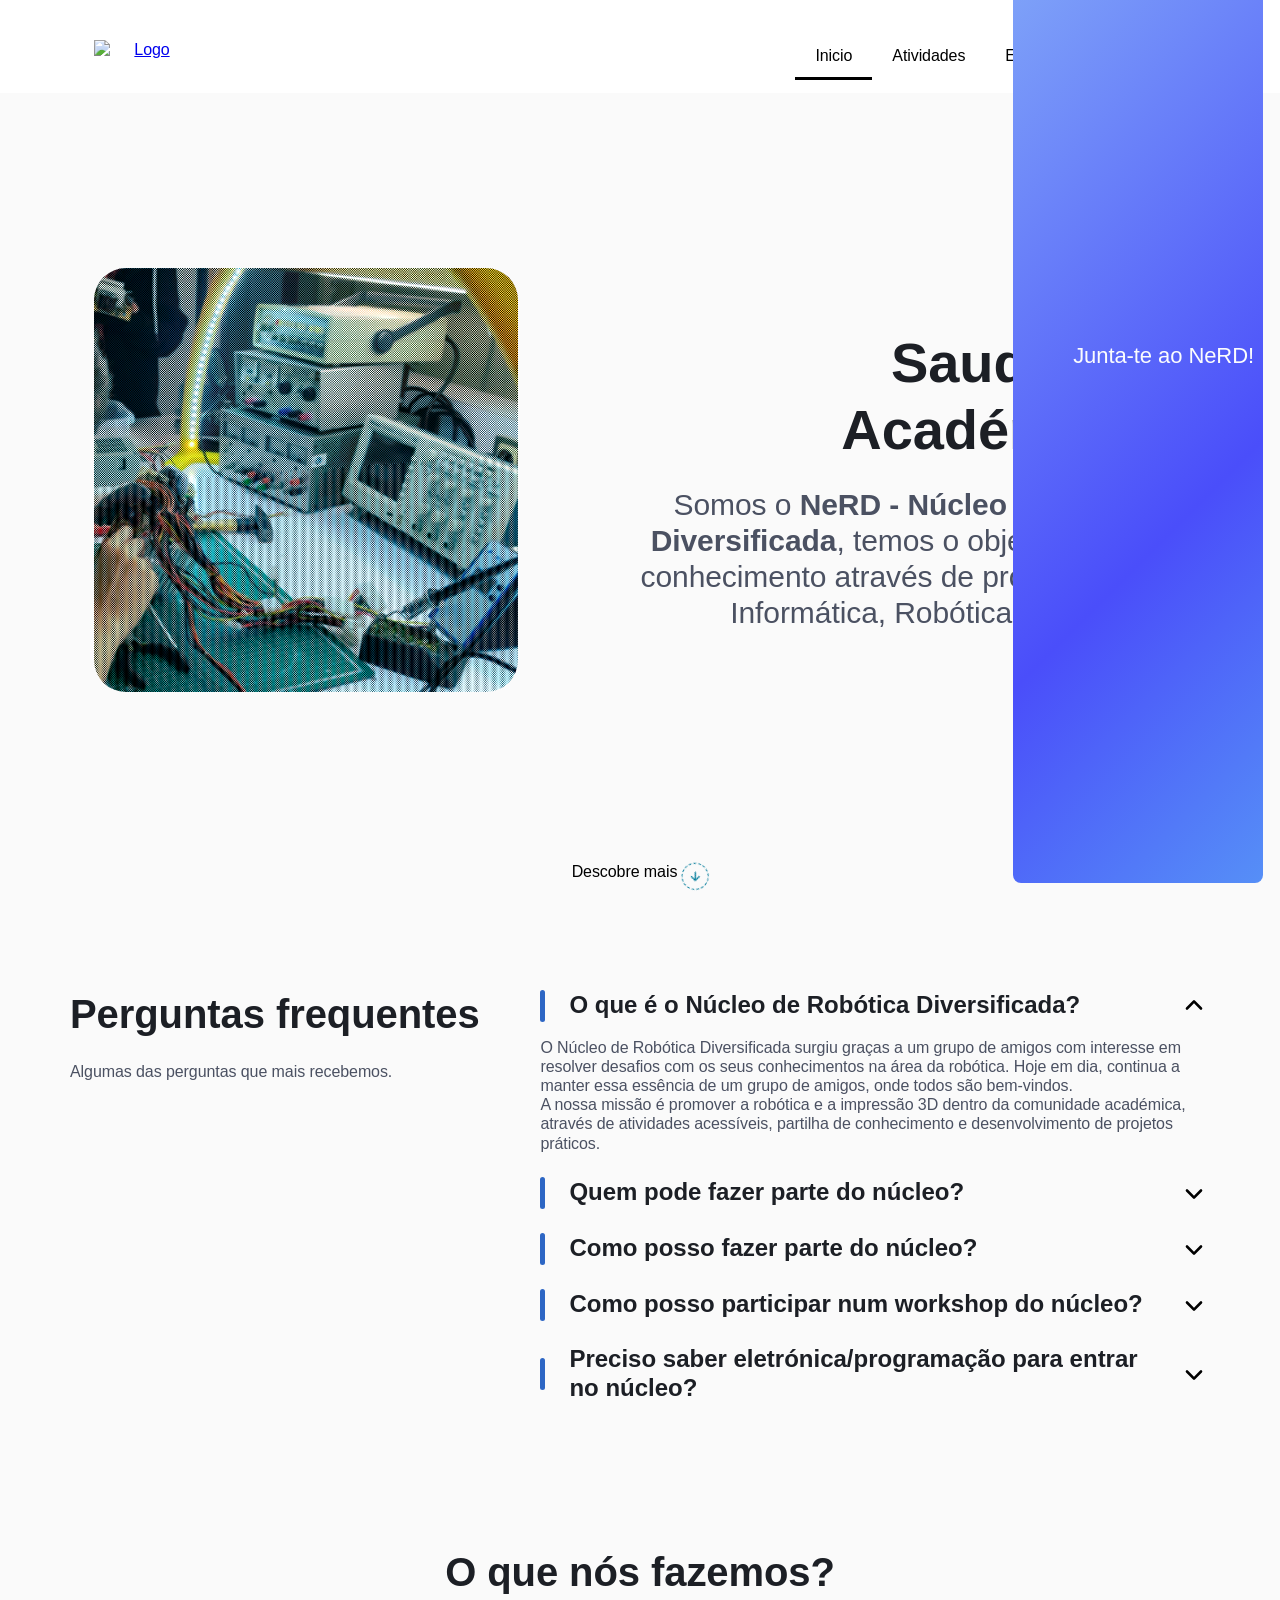
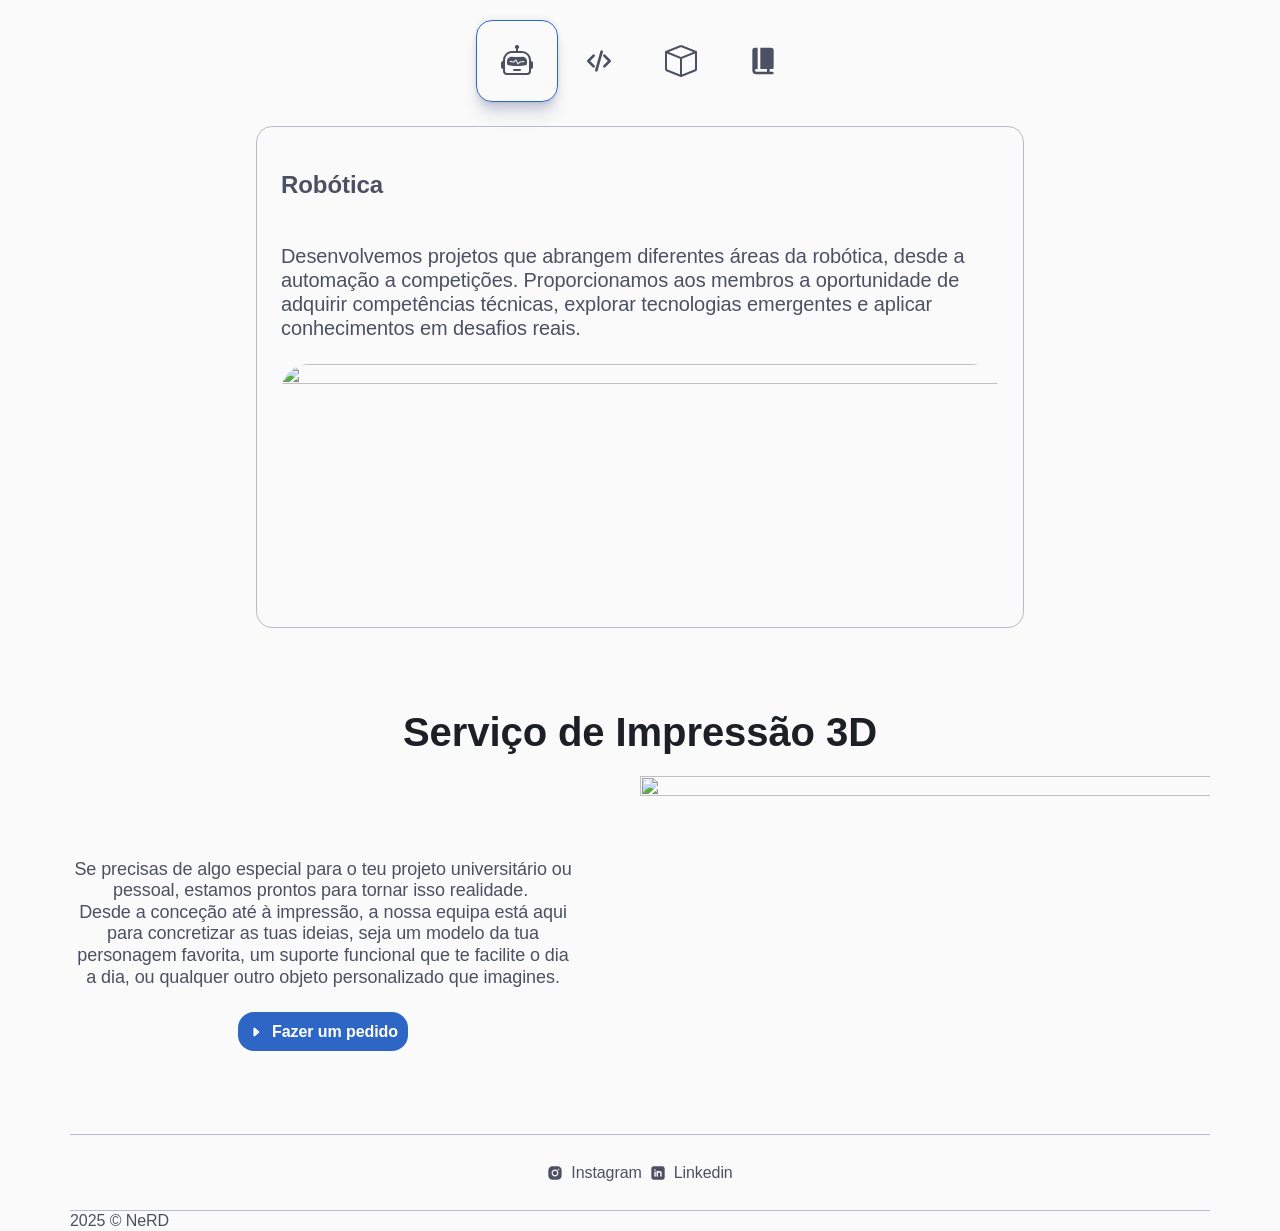
==== commit d45b85de: "v1.1 alteração da imagem na pag inicial" ====
--- a/index.html
+++ b/index.html
@@ -2,13 +2,13 @@
 <html
   lang="pt-pt"
   data-ws-project="94038a03-ac54-4182-9032-d1978f54377b"
-  data-ws-last-published="2025-09-08T22:37:10.308Z"
+  data-ws-last-published="2025-09-16T17:30:42.867Z"
 >
   <head>
     <link
       rel="stylesheet"
       type="text/css"
-      href="/assets/static/app_generated_index-6937cd5a.Pg7sBJbN.css"
+      href="/assets/static/app_generated_index-6937cd5a.CrrZ-nmW.css"
     />
     <meta charset="UTF-8" />
     <meta name="viewport" content="width=device-width,initial-scale=1" />
@@ -255,24 +255,36 @@
                 </p>
               </div>
               <div
-                class="w-element c161i46q c1vjrk9g c8ckuig c15nlt6s c1jj7d1s cy3qgnw c19faiz0 ccanaxu cuwsqp1 c7oeyb0 c1eettk0 c12y6fnv c1lvxl1m c1tdlp88 c1gh5y5v c1ot33se cshddji c1eljnoq c1bak1bt"
+                class="w-element cv1c0h3 c3fj1kn c1lvxl1m c1tdlp88 c1xh86sz cwewc4 c1id9l01 c161i46q c1vjrk9g conzf6t c1rzf43z cbf2otm c72hmnx c15nlt6s cahj0jj c1l7u1xg"
               >
-                <div
-                  class="w-video-animation c1ldkhz3 c1scl0n cuv5c42 c1e9ivup c1huh34a ca0xin3 cv3e54v"
-                >
-                  <video
-                    src="https://cdn.pixabay.com/video/2020/04/21/36784-412873690_large.mp4"
-                    preload="metadata"
-                    autoplay=""
-                    muted=""
-                    playsinline=""
-                    width="1280"
-                    height="720"
-                    loop=""
-                    class="w-video ci2yiki c1c0nms6 cyom2di c1glqy4s cv3e54v ckjgfx cy80tma cw4ajzs cuv5c42 c1e9ivup ct3vvl5 cme2lch c1lvxl1m c1tdlp88 c18a8vjn c1o6a8aw c1mo9c66 c1ajfi5t"
-                    data-ws-video-id=":R29m:"
-                  ></video>
-                </div>
+                <img
+                  alt=""
+                  width="1500"
+                  height="1500"
+                  src="/assets/site_ld0WDrbhFF1ZDyWhp8aT2.png"
+                  class="w-image c9ijxr5 c161i46q c1vjrk9g ckjgfx cv3e54v c1l7u1xg"
+                  sizes="100vw"
+                  srcset="
+                    /assets/site_ld0WDrbhFF1ZDyWhp8aT2.png   16w,
+                    /assets/site_ld0WDrbhFF1ZDyWhp8aT2.png   32w,
+                    /assets/site_ld0WDrbhFF1ZDyWhp8aT2.png   48w,
+                    /assets/site_ld0WDrbhFF1ZDyWhp8aT2.png   64w,
+                    /assets/site_ld0WDrbhFF1ZDyWhp8aT2.png   96w,
+                    /assets/site_ld0WDrbhFF1ZDyWhp8aT2.png  128w,
+                    /assets/site_ld0WDrbhFF1ZDyWhp8aT2.png  256w,
+                    /assets/site_ld0WDrbhFF1ZDyWhp8aT2.png  384w,
+                    /assets/site_ld0WDrbhFF1ZDyWhp8aT2.png  640w,
+                    /assets/site_ld0WDrbhFF1ZDyWhp8aT2.png  750w,
+                    /assets/site_ld0WDrbhFF1ZDyWhp8aT2.png  828w,
+                    /assets/site_ld0WDrbhFF1ZDyWhp8aT2.png 1080w,
+                    /assets/site_ld0WDrbhFF1ZDyWhp8aT2.png 1200w,
+                    /assets/site_ld0WDrbhFF1ZDyWhp8aT2.png 1920w,
+                    /assets/site_ld0WDrbhFF1ZDyWhp8aT2.png 2048w,
+                    /assets/site_ld0WDrbhFF1ZDyWhp8aT2.png 3840w
+                  "
+                  decoding="async"
+                  loading="lazy"
+                />
               </div>
               <a
                 href="/#Faq"
@@ -302,7 +314,10 @@
             </div>
           </div>
         </section>
-        <section id="Faq" class="w-box cpv6efc c15jorp4 cxgbvps ca51e6w">
+        <section
+          id="Faq"
+          class="w-box cpv6efc c15jorp4 cxgbvps ca51e6w c9u4ea5"
+        >
           <div
             class="w-box c1y5gtuy ctwedid c4zv7o8 c1yxbcu3 ca0xin3 c1rlgl31 cpvydg0 c9vbpot cj6cf3e c10c0lh2 cswpwhd ch9s07v cky5twr cg5ox6b c1laqdti"
           >
@@ -1434,18 +1449,18 @@
       {}
     </script>
     <script
-      src="/assets/entries/entry-server-routing.CjX0mjQn.js"
+      src="/assets/entries/entry-server-routing.CjZuQ9kr.js"
       type="module"
       async
     ></script>
     <link
       rel="modulepreload"
-      href="/assets/entries/pages_index.C6jwdSCg.js"
+      href="/assets/entries/pages_index.CjR6eP9W.js"
       as="script"
       type="text/javascript"
     /><link
       rel="modulepreload"
-      href="/assets/chunks/chunk-Dpz_oRAQ.js"
+      href="/assets/chunks/chunk-DUAVcatQ.js"
       as="script"
       type="text/javascript"
     />
--- a/assets/static/app_generated_index-6937cd5a.CrrZ-nmW.css
+++ b/assets/static/app_generated_index-6937cd5a.CrrZ-nmW.css
@@ -0,0 +1 @@
+@font-face{font-family:Space Grotesk;font-style:normal;font-weight:300 700;font-display:swap;src:url(/assets/SpaceGrotesk-VariableFont_wght_92Z2i9spNtfwrzeGeXHcE.ttf) format("truetype")}@font-face{font-family:Bricolage Grotesque;font-style:normal;font-weight:200 800;font-display:swap;src:url(/assets/BricolageGrotesque-VariableFont_opsz_wdth_wght_02oMRdjqVqw6czlsLz_3e.ttf) format("truetype")}@font-face{font-family:Inter Variable;font-style:normal;font-weight:100 900;font-display:swap;src:url(/assets/InterVariable_qDqxtwB6S7W69tcm-FSxu.woff2) format("woff2")}@layer presets{:root{display:grid;min-height:100%;font-family:Arial,Roboto,sans-serif;font-size:16px;line-height:1.2;white-space:pre-wrap;white-space-collapse:preserve}a.w-element{box-sizing:border-box;border-top-width:1px;border-right-width:1px;border-bottom-width:1px;border-left-width:1px;outline-width:1px}b.w-element{font-weight:700;box-sizing:border-box;border-top-width:1px;border-right-width:1px;border-bottom-width:1px;border-left-width:1px}body.w-element{box-sizing:border-box;border-top-width:1px;border-right-width:1px;border-bottom-width:1px;border-left-width:1px;-webkit-font-smoothing:antialiased;-moz-osx-font-smoothing:grayscale;margin:0}div.w-element,h1.w-element,p.w-element{box-sizing:border-box;border-top-width:1px;border-right-width:1px;border-bottom-width:1px;border-left-width:1px;outline-width:1px}section.w-element{box-sizing:border-box;border-top-width:1px;border-right-width:1px;border-bottom-width:1px;border-left-width:1px;outline-width:1px}span.w-element{box-sizing:border-box;border-top-width:1px;border-right-width:1px;border-bottom-width:1px;border-left-width:1px;outline-width:1px}body.w-body{box-sizing:border-box;border-top-width:1px;border-right-width:1px;border-bottom-width:1px;border-left-width:1px;-webkit-font-smoothing:antialiased;-moz-osx-font-smoothing:grayscale;margin:0}div.w-html-embed{display:contents;white-space:normal;white-space-collapse:collapse}div.w-box{box-sizing:border-box;border-top-width:1px;border-right-width:1px;border-bottom-width:1px;border-left-width:1px;outline-width:1px}article.w-box{box-sizing:border-box;border-top-width:1px;border-right-width:1px;border-bottom-width:1px;border-left-width:1px;outline-width:1px}footer.w-box{box-sizing:border-box;border-top-width:1px;border-right-width:1px;border-bottom-width:1px;border-left-width:1px;outline-width:1px}main.w-box{box-sizing:border-box;border-top-width:1px;border-right-width:1px;border-bottom-width:1px;border-left-width:1px;outline-width:1px}nav.w-box{box-sizing:border-box;border-top-width:1px;border-right-width:1px;border-bottom-width:1px;border-left-width:1px;outline-width:1px}section.w-box{box-sizing:border-box;border-top-width:1px;border-right-width:1px;border-bottom-width:1px;border-left-width:1px;outline-width:1px}a.w-link{box-sizing:border-box;border-top-width:1px;border-right-width:1px;border-bottom-width:1px;border-left-width:1px;outline-width:1px;display:inline-block}img.w-image{box-sizing:border-box;border-top-width:1px;border-right-width:1px;border-bottom-width:1px;border-left-width:1px;outline-width:1px;max-width:100%;display:block;height:auto}h1.w-heading,h2.w-heading,h3.w-heading,h4.w-heading,p.w-paragraph,div.w-video-animation{box-sizing:border-box;border-top-width:1px;border-right-width:1px;border-bottom-width:1px;border-left-width:1px;outline-width:1px}video.w-video{max-width:100%}div.w-text{box-sizing:border-box;border-top-width:1px;border-right-width:1px;border-bottom-width:1px;border-left-width:1px;outline-width:1px;min-height:1em}div.w-tabs,div.w-tab-content,div.w-tabs-list{box-sizing:border-box;border-top-width:1px;border-right-width:1px;border-bottom-width:1px;border-left-width:1px;outline-width:1px}button.w-tab-trigger{font-family:inherit;font-size:100%;line-height:1.15;box-sizing:border-box;text-transform:none;background-color:transparent;background-image:none;border:0px solid rgba(226,232,240,1);margin:0;padding:0}hr.w-separator{height:1px;color:inherit;box-sizing:border-box;background-color:gray;border-top-style:none;border-right-style:none;border-left-style:none;border-bottom-style:none}button.w-button{font-family:inherit;font-size:100%;line-height:1.15;box-sizing:border-box;border-top-width:1px;border-right-width:1px;border-bottom-width:1px;border-left-width:1px;border-top-style:solid;border-right-style:solid;border-bottom-style:solid;border-left-style:solid;text-transform:none;margin:0}div.w-dialog-overlay,div.w-dialog-content,div.w-accordion,div.w-item{box-sizing:border-box;border-top-width:1px;border-right-width:1px;border-bottom-width:1px;border-left-width:1px;outline-width:1px}h3.w-item-header{box-sizing:border-box;border-top-width:1px;border-right-width:1px;border-bottom-width:1px;border-left-width:1px;outline-width:1px;margin-top:0;margin-bottom:0}button.w-item-trigger{font-family:inherit;font-size:100%;line-height:1.15;box-sizing:border-box;text-transform:none;background-color:transparent;background-image:none;border:0px solid rgba(226,232,240,1);margin:0;padding:0}div.w-item-content{box-sizing:border-box;border-top-width:1px;border-right-width:1px;border-bottom-width:1px;border-left-width:1px;outline-width:1px}button.w-close-button{background-color:transparent;background-image:none;font-family:inherit;font-size:100%;line-height:1.15;box-sizing:border-box;text-transform:none;border:1px solid rgba(226,232,240,1);margin:0;padding:0}a.w-rich-text-link{box-sizing:border-box;border-top-width:1px;border-right-width:1px;border-bottom-width:1px;border-left-width:1px;outline-width:1px;display:inline-block}span.w-text-1{box-sizing:border-box;border-top-width:1px;border-right-width:1px;border-bottom-width:1px;border-left-width:1px;outline-width:1px}blockquote.w-blockquote{margin:0 0 10px;padding:10px 20px;border-left:5px solid rgba(226,226,226,1)}ol.w-list{box-sizing:border-box;border-top-width:1px;border-right-width:1px;border-bottom-width:1px;border-left-width:1px;outline-width:1px;margin-top:0;margin-bottom:10px;padding-left:40px}li.w-list-item{box-sizing:border-box;border-top-width:1px;border-right-width:1px;border-bottom-width:1px;border-left-width:1px;outline-width:1px}code.w-code-text{font-family:ui-monospace,SFMono-Regular,Consolas,Liberation Mono,Menlo,monospace;font-size:1em;box-sizing:border-box;border-top-width:1px;border-right-width:1px;border-bottom-width:1px;border-left-width:1px;display:block;padding-left:.2em;padding-right:.2em;background-color:#eee;white-space:pre-wrap;white-space-collapse:preserve}time.w-time{box-sizing:border-box;border-top-width:1px;border-right-width:1px;border-bottom-width:1px;border-left-width:1px;outline-width:1px}}@media all{:root{--font-lineheight-00: .95;--font-lineheight-0: 1.1;--font-lineheight-1: 1.25;--font-lineheight-2: 1.375;--font-lineheight-3: 1.5;--font-lineheight-4: 1.75;--font-lineheight-5: 2;--font-letterspacing-0: -.05em;--font-letterspacing-1: .025em;--font-letterspacing-2: .05em;--font-letterspacing-3: .075em;--font-letterspacing-4: .15em;--font-letterspacing-5: .5em;--font-letterspacing-6: .75em;--font-letterspacing-7: 1em;--font-size-00: .5rem;--font-size-0: .75rem;--font-size-1: 1rem;--font-size-2: 1.1rem;--font-size-3: 1.25rem;--font-size-4: 1.5rem;--font-size-5: 2rem;--font-size-6: 2.5rem;--font-size-7: 3rem;--font-size-8: 3.5rem;--font-size-fluid-0: clamp(.75rem,2vw,1rem);--font-size-fluid-1: clamp(1rem,4vw,1.5rem);--font-size-fluid-2: clamp(1.5rem,6vw,2.5rem);--font-size-fluid-3: clamp(2rem,9vw,3.5rem);--size-000: -.5rem;--size-00: -.25rem;--size-1: .25rem;--size-2: .5rem;--size-3: 1rem;--size-4: 1.25rem;--size-5: 1.5rem;--size-6: 1.75rem;--size-7: 2rem;--size-8: 3rem;--size-9: 4rem;--size-10: 5rem;--size-11: 7.5rem;--size-12: 10rem;--size-13: 15rem;--size-14: 20rem;--size-15: 30rem;--size-px-000: -8px;--size-px-00: -4px;--size-px-1: 4px;--size-px-2: 8px;--size-px-3: 16px;--size-px-4: 20px;--size-px-5: 24px;--size-px-6: 28px;--size-px-7: 32px;--size-px-8: 48px;--size-px-9: 64px;--size-px-10: 80px;--size-px-11: 120px;--size-px-12: 160px;--size-px-13: 240px;--size-px-14: 320px;--size-px-15: 480px;--size-fluid-1: clamp(.5rem,1vw,1rem);--size-fluid-2: clamp(1rem,2vw,1.5rem);--size-fluid-3: clamp(1.5rem,3vw,2rem);--size-fluid-4: clamp(2rem,4vw,3rem);--size-fluid-5: clamp(4rem,5vw,5rem);--size-fluid-6: clamp(5rem,7vw,7.5rem);--size-fluid-7: clamp(7.5rem,10vw,10rem);--size-fluid-8: clamp(10rem,20vw,15rem);--size-fluid-9: clamp(15rem,30vw,20rem);--size-fluid-10: clamp(20rem,40vw,30rem);--size-content-1: 20ch;--size-content-2: 45ch;--size-content-3: 60ch;--size-header-1: 20ch;--size-header-2: 25ch;--size-header-3: 35ch;--size-xxs: 240px;--size-xs: 360px;--size-sm: 480px;--size-md: 768px;--size-lg: 1204px;--size-xl: 1440px;--size-xxl: 1920px;--size-relative-000: -.5ch;--size-relative-00: -.25ch;--size-relative-1: .25ch;--size-relative-2: .5ch;--size-relative-3: 1ch;--size-relative-4: 1.25ch;--size-relative-5: 1.5ch;--size-relative-6: 1.75ch;--size-relative-7: 2ch;--size-relative-8: 3ch;--size-relative-9: 4ch;--size-relative-10: 5ch;--size-relative-11: 7.5ch;--size-relative-12: 10ch;--size-relative-13: 15ch;--size-relative-14: 20ch;--size-relative-15: 30ch;--ease-1: cubic-bezier(.25,0,.5,1);--ease-2: cubic-bezier(.25,0,.4,1);--ease-3: cubic-bezier(.25,0,.3,1);--ease-4: cubic-bezier(.25,0,.2,1);--ease-5: cubic-bezier(.25,0,.1,1);--ease-in-1: cubic-bezier(.25,0,1,1);--ease-in-2: cubic-bezier(.5,0,1,1);--ease-in-3: cubic-bezier(.7,0,1,1);--ease-in-4: cubic-bezier(.9,0,1,1);--ease-in-5: cubic-bezier(1,0,1,1);--ease-out-1: cubic-bezier(0,0,.75,1);--ease-out-2: cubic-bezier(0,0,.5,1);--ease-out-3: cubic-bezier(0,0,.3,1);--ease-out-4: cubic-bezier(0,0,.1,1);--ease-out-5: cubic-bezier(0,0,0,1);--ease-in-out-1: cubic-bezier(.1,0,.9,1);--ease-in-out-2: cubic-bezier(.3,0,.7,1);--ease-in-out-3: cubic-bezier(.5,0,.5,1);--ease-in-out-4: cubic-bezier(.7,0,.3,1);--ease-in-out-5: cubic-bezier(.9,0,.1,1);--ease-elastic-out-1: cubic-bezier(.5,.75,.75,1.25);--ease-elastic-out-2: cubic-bezier(.5,1,.75,1.25);--ease-elastic-out-3: cubic-bezier(.5,1.25,.75,1.25);--ease-elastic-out-4: cubic-bezier(.5,1.5,.75,1.25);--ease-elastic-out-5: cubic-bezier(.5,1.75,.75,1.25);--ease-elastic-in-1: cubic-bezier(.5,-.25,.75,1);--ease-elastic-in-2: cubic-bezier(.5,-.5,.75,1);--ease-elastic-in-3: cubic-bezier(.5,-.75,.75,1);--ease-elastic-in-4: cubic-bezier(.5,-1,.75,1);--ease-elastic-in-5: cubic-bezier(.5,-1.25,.75,1);--ease-elastic-in-out-1: cubic-bezier(.5,-.1,.1,1.5);--ease-elastic-in-out-2: cubic-bezier(.5,-.3,.1,1.5);--ease-elastic-in-out-3: cubic-bezier(.5,-.5,.1,1.5);--ease-elastic-in-out-4: cubic-bezier(.5,-.7,.1,1.5);--ease-elastic-in-out-5: cubic-bezier(.5,-.9,.1,1.5);--ease-step-1: steps(2);--ease-step-2: steps(3);--ease-step-3: steps(4);--ease-step-4: steps(7);--ease-step-5: steps(10);--ease-elastic-1: var(--ease-elastic-out-1);--ease-elastic-2: var(--ease-elastic-out-2);--ease-elastic-3: var(--ease-elastic-out-3);--ease-elastic-4: var(--ease-elastic-out-4);--ease-elastic-5: var(--ease-elastic-out-5);--ease-squish-1: var(--ease-elastic-in-out-1);--ease-squish-2: var(--ease-elastic-in-out-2);--ease-squish-3: var(--ease-elastic-in-out-3);--ease-squish-4: var(--ease-elastic-in-out-4);--ease-squish-5: var(--ease-elastic-in-out-5);--ease-spring-1: linear(0,.006,.025 2.8%,.101 6.1%,.539 18.9%,.721 25.3%,.849 31.5%,.937 38.1%,.968 41.8%,.991 45.7%,1.006 50.1%,1.015 55%,1.017 63.9%,1.001);--ease-spring-2: linear(0,.007,.029 2.2%,.118 4.7%,.625 14.4%,.826 19%,.902,.962,1.008 26.1%,1.041 28.7%,1.064 32.1%,1.07 36%,1.061 40.5%,1.015 53.4%,.999 61.6%,.995 71.2%,1);--ease-spring-3: linear(0,.009,.035 2.1%,.141 4.4%,.723 12.9%,.938 16.7%,1.017,1.077,1.121,1.149 24.3%,1.159,1.163,1.161,1.154 29.9%,1.129 32.8%,1.051 39.6%,1.017 43.1%,.991,.977 51%,.974 53.8%,.975 57.1%,.997 69.8%,1.003 76.9%,1);--ease-spring-4: linear(0,.009,.037 1.7%,.153 3.6%,.776 10.3%,1.001,1.142 16%,1.185,1.209 19%,1.215 19.9% 20.8%,1.199,1.165 25%,1.056 30.3%,1.008 33%,.973,.955 39.2%,.953 41.1%,.957 43.3%,.998 53.3%,1.009 59.1% 63.7%,.998 78.9%,1);--ease-spring-5: linear(0,.01,.04 1.6%,.161 3.3%,.816 9.4%,1.046,1.189 14.4%,1.231,1.254 17%,1.259,1.257 18.6%,1.236,1.194 22.3%,1.057 27%,.999 29.4%,.955 32.1%,.942,.935 34.9%,.933,.939 38.4%,1 47.3%,1.011,1.017 52.6%,1.016 56.4%,1 65.2%,.996 70.2%,1.001 87.2%,1);--ease-bounce-1: linear(0,.004,.016,.035,.063,.098,.141,.191,.25,.316,.391 36.8%,.563,.766,1 58.8%,.946,.908 69.1%,.895,.885,.879,.878,.879,.885,.895,.908 89.7%,.946,1);--ease-bounce-2: linear(0,.004,.016,.035,.063,.098,.141 15.1%,.25,.391,.562,.765,1,.892 45.2%,.849,.815,.788,.769,.757,.753,.757,.769,.788,.815,.85,.892 75.2%,1 80.2%,.973,.954,.943,.939,.943,.954,.973,1);--ease-bounce-3: linear(0,.004,.016,.035,.062,.098,.141 11.4%,.25,.39,.562,.764,1 30.3%,.847 34.8%,.787,.737,.699,.672,.655,.65,.656,.672,.699,.738,.787,.847 61.7%,1 66.2%,.946,.908,.885 74.2%,.879,.878,.879,.885 79.5%,.908,.946,1 87.4%,.981,.968,.96,.957,.96,.968,.981,1);--ease-bounce-4: linear(0,.004,.016 3%,.062,.141,.25,.391,.562 18.2%,1 24.3%,.81,.676 32.3%,.629,.595,.575,.568,.575,.595,.629,.676 48.2%,.811,1 56.2%,.918,.86,.825,.814,.825,.86,.918,1 77.2%,.94 80.6%,.925,.92,.925,.94 87.5%,1 90.9%,.974,.965,.974,1);--ease-bounce-5: linear(0,.004,.016 2.5%,.063,.141,.25 10.1%,.562,1 20.2%,.783,.627,.534 30.9%,.511,.503,.511,.534 38%,.627,.782,1 48.7%,.892,.815,.769 56.3%,.757,.753,.757,.769 61.3%,.815,.892,1 68.8%,.908 72.4%,.885,.878,.885,.908 79.4%,1 83%,.954 85.5%,.943,.939,.943,.954 90.5%,1 93%,.977,.97,.977,1);--layer-1: 1;--layer-2: 2;--layer-3: 3;--layer-4: 4;--layer-5: 5;--layer-important: 2147483647;--shadow-color: 228 44.3% 31%;--shadow-strength: 5%;--inner-shadow-highlight: inset 0-.5px 0 0#fff,inset 0 .5px 0 0 rgba(0,0,0,.067);--shadow-1: 0 1px 2px -1px hsl(var(--shadow-color)/calc(var(--shadow-strength) + 9%));--shadow-2: 0 3px 5px -2px hsl(var(--shadow-color)/calc(var(--shadow-strength) + 3%)),0 7px 14px -5px hsl(var(--shadow-color)/calc(var(--shadow-strength) + 5%));--shadow-3: 0 -1px 3px 0 hsl(var(--shadow-color)/calc(var(--shadow-strength) + 2%)),0 1px 2px -5px hsl(var(--shadow-color)/calc(var(--shadow-strength) + 2%)),0 2px 5px -5px hsl(var(--shadow-color)/calc(var(--shadow-strength) + 4%)),0 4px 12px -5px hsl(var(--shadow-color)/calc(var(--shadow-strength) + 5%)),0 12px 15px -5px hsl(var(--shadow-color)/calc(var(--shadow-strength) + 7%));--shadow-4: 0 -2px 5px 0 hsl(var(--shadow-color)/calc(var(--shadow-strength) + 2%)),0 1px 1px -2px hsl(var(--shadow-color)/calc(var(--shadow-strength) + 3%)),0 2px 2px -2px hsl(var(--shadow-color)/calc(var(--shadow-strength) + 3%)),0 5px 5px -2px hsl(var(--shadow-color)/calc(var(--shadow-strength) + 4%)),0 9px 9px -2px hsl(var(--shadow-color)/calc(var(--shadow-strength) + 5%)),0 16px 16px -2px hsl(var(--shadow-color)/calc(var(--shadow-strength) + 6%));--shadow-5: 0 -1px 2px 0 hsl(var(--shadow-color)/calc(var(--shadow-strength) + 2%)),0 2px 1px -2px hsl(var(--shadow-color)/calc(var(--shadow-strength) + 3%)),0 5px 5px -2px hsl(var(--shadow-color)/calc(var(--shadow-strength) + 3%)),0 10px 10px -2px hsl(var(--shadow-color)/calc(var(--shadow-strength) + 4%)),0 20px 20px -2px hsl(var(--shadow-color)/calc(var(--shadow-strength) + 5%)),0 40px 40px -2px hsl(var(--shadow-color)/calc(var(--shadow-strength) + 7%));--shadow-6: 0 -1px 2px 0 hsl(var(--shadow-color)/calc(var(--shadow-strength) + 2%)),0 3px 2px -2px hsl(var(--shadow-color)/calc(var(--shadow-strength) + 3%)),0 7px 5px -2px hsl(var(--shadow-color)/calc(var(--shadow-strength) + 3%)),0 12px 10px -2px hsl(var(--shadow-color)/calc(var(--shadow-strength) + 4%)),0 22px 18px -2px hsl(var(--shadow-color)/calc(var(--shadow-strength) + 5%)),0 41px 33px -2px hsl(var(--shadow-color)/calc(var(--shadow-strength) + 6%)),0 100px 80px -2px hsl(var(--shadow-color)/calc(var(--shadow-strength) + 7%));--inner-shadow-0: inset 0 0 0 1px hsl(var(--shadow-color)/calc(var(--shadow-strength) + 9%));--inner-shadow-1: inset 0 1px 2px 0 hsl(var(--shadow-color)/calc(var(--shadow-strength) + 9%)),var(--inner-shadow-highlight);--inner-shadow-2: inset 0 1px 4px 0 hsl(var(--shadow-color)/calc(var(--shadow-strength) + 9%)),var(--inner-shadow-highlight);--inner-shadow-3: inset 0 2px 8px 0 hsl(var(--shadow-color)/calc(var(--shadow-strength) + 9%)),var(--inner-shadow-highlight);--inner-shadow-4: inset 0 2px 14px 0 hsl(var(--shadow-color)/calc(var(--shadow-strength) + 9%)),var(--inner-shadow-highlight);--ratio-square: 1;--ratio-landscape: 4/3;--ratio-portrait: 3/4;--ratio-widescreen: 16/9;--ratio-ultrawide: 18/5;--ratio-golden: 1.618/1;--gray-0: rgba(255, 255, 255, 1);--gray-1: rgba(245, 247, 250, 1);--gray-2: rgba(236, 238, 244, 1);--gray-3: rgba(210, 213, 226, 1);--gray-4: rgba(182, 188, 205, 1);--gray-5: rgba(158, 165, 189, 1);--gray-6: rgba(121, 130, 159, 1);--gray-7: rgba(98, 105, 129, 1);--gray-8: rgba(75, 81, 98, 1);--gray-9: rgba(52, 56, 68, 1);--gray-10: rgba(28, 31, 37, 1);--gray-11: unset;--gray-12: unset;--stone-0: rgba(248, 250, 251, 1);--stone-1: rgba(242, 244, 246, 1);--stone-2: rgba(235, 237, 239, 1);--stone-3: rgba(224, 228, 229, 1);--stone-4: rgba(209, 214, 216, 1);--stone-5: rgba(177, 182, 185, 1);--stone-6: rgba(151, 155, 157, 1);--stone-7: rgba(126, 130, 130, 1);--stone-8: rgba(102, 105, 104, 1);--stone-9: rgba(80, 81, 79, 1);--stone-10: rgba(58, 58, 55, 1);--stone-11: rgba(37, 37, 33, 1);--stone-12: rgba(18, 18, 16, 1);--red-0: rgba(255, 245, 245, 1);--red-1: rgba(255, 227, 227, 1);--red-2: rgba(255, 201, 201, 1);--red-3: rgba(255, 168, 168, 1);--red-4: rgba(255, 135, 135, 1);--red-5: rgba(255, 107, 107, 1);--red-6: rgba(250, 82, 82, 1);--red-7: rgba(240, 62, 62, 1);--red-8: rgba(224, 49, 49, 1);--red-9: rgba(201, 42, 42, 1);--red-10: rgba(176, 37, 37, 1);--red-11: rgba(150, 32, 32, 1);--red-12: rgba(125, 26, 26, 1);--pink-0: rgba(255, 240, 246, 1);--pink-1: rgba(255, 222, 235, 1);--pink-2: rgba(252, 194, 215, 1);--pink-3: rgba(250, 162, 193, 1);--pink-4: rgba(247, 131, 172, 1);--pink-5: rgba(240, 101, 149, 1);--pink-6: rgba(230, 73, 128, 1);--pink-7: rgba(214, 51, 108, 1);--pink-8: rgba(194, 37, 92, 1);--pink-9: rgba(166, 30, 77, 1);--pink-10: rgba(140, 25, 65, 1);--pink-11: rgba(115, 21, 54, 1);--pink-12: rgba(89, 16, 42, 1);--purple-0: rgba(248, 240, 252, 1);--purple-1: rgba(243, 217, 250, 1);--purple-2: rgba(238, 190, 250, 1);--purple-3: rgba(229, 153, 247, 1);--purple-4: rgba(218, 119, 242, 1);--purple-5: rgba(204, 93, 232, 1);--purple-6: rgba(190, 75, 219, 1);--purple-7: rgba(174, 62, 201, 1);--purple-8: rgba(156, 54, 181, 1);--purple-9: rgba(134, 46, 156, 1);--purple-10: rgba(112, 38, 130, 1);--purple-11: rgba(90, 30, 105, 1);--purple-12: rgba(68, 23, 79, 1);--violet-0: rgba(243, 240, 255, 1);--violet-1: rgba(229, 219, 255, 1);--violet-2: rgba(208, 191, 255, 1);--violet-3: rgba(177, 151, 252, 1);--violet-4: rgba(151, 117, 250, 1);--violet-5: rgba(132, 94, 247, 1);--violet-6: rgba(121, 80, 242, 1);--violet-7: rgba(112, 72, 232, 1);--violet-8: rgba(103, 65, 217, 1);--violet-9: rgba(95, 61, 196, 1);--violet-10: rgba(82, 53, 171, 1);--violet-11: rgba(70, 45, 145, 1);--violet-12: rgba(58, 37, 120, 1);--indigo-0: rgba(237, 242, 255, 1);--indigo-1: rgba(219, 228, 255, 1);--indigo-2: rgba(186, 200, 255, 1);--indigo-3: rgba(145, 167, 255, 1);--indigo-4: rgba(116, 143, 252, 1);--indigo-5: rgba(92, 124, 250, 1);--indigo-6: rgba(76, 110, 245, 1);--indigo-7: rgba(66, 99, 235, 1);--indigo-8: rgba(59, 91, 219, 1);--indigo-9: rgba(54, 79, 199, 1);--indigo-10: rgba(47, 68, 173, 1);--indigo-11: rgba(40, 58, 148, 1);--indigo-12: rgba(33, 48, 122, 1);--blue-0: unset;--blue-1: unset;--blue-2: rgba(226, 236, 254, 1);--blue-3: rgba(182, 209, 251, 1);--blue-4: rgba(136, 178, 249, 1);--blue-5: rgba(96, 153, 247, 1);--blue-6: rgba(56, 127, 245, 1);--blue-7: rgba(45, 102, 196, 1);--blue-8: rgba(34, 76, 147, 1);--blue-9: unset;--blue-10: unset;--blue-11: unset;--blue-12: unset;--cyan-0: rgba(227, 250, 252, 1);--cyan-1: rgba(197, 246, 250, 1);--cyan-2: rgba(153, 233, 242, 1);--cyan-3: rgba(102, 217, 232, 1);--cyan-4: rgba(59, 201, 219, 1);--cyan-5: rgba(34, 184, 207, 1);--cyan-6: rgba(21, 170, 191, 1);--cyan-7: rgba(16, 152, 173, 1);--cyan-8: rgba(12, 133, 153, 1);--cyan-9: rgba(11, 114, 133, 1);--cyan-10: rgba(9, 92, 107, 1);--cyan-11: rgba(7, 70, 82, 1);--cyan-12: rgba(5, 48, 56, 1);--teal-0: rgba(230, 252, 245, 1);--teal-1: rgba(195, 250, 232, 1);--teal-2: rgba(150, 242, 215, 1);--teal-3: rgba(99, 230, 190, 1);--teal-4: rgba(56, 217, 169, 1);--teal-5: rgba(32, 201, 151, 1);--teal-6: rgba(18, 184, 134, 1);--teal-7: rgba(12, 166, 120, 1);--teal-8: rgba(9, 146, 104, 1);--teal-9: rgba(8, 127, 91, 1);--teal-10: rgba(6, 102, 73, 1);--teal-11: rgba(5, 77, 55, 1);--teal-12: rgba(3, 51, 37, 1);--green-0: rgba(235, 251, 238, 1);--green-1: rgba(211, 249, 216, 1);--green-2: rgba(178, 242, 187, 1);--green-3: rgba(140, 233, 154, 1);--green-4: rgba(105, 219, 124, 1);--green-5: rgba(81, 207, 102, 1);--green-6: rgba(64, 192, 87, 1);--green-7: rgba(55, 178, 77, 1);--green-8: rgba(47, 158, 68, 1);--green-9: rgba(43, 138, 62, 1);--green-10: rgba(35, 112, 50, 1);--green-11: rgba(27, 87, 39, 1);--green-12: rgba(19, 61, 27, 1);--lime-0: rgba(244, 252, 227, 1);--lime-1: rgba(233, 250, 200, 1);--lime-2: rgba(216, 245, 162, 1);--lime-3: rgba(192, 235, 117, 1);--lime-4: rgba(169, 227, 75, 1);--lime-5: rgba(148, 216, 45, 1);--lime-6: rgba(130, 201, 30, 1);--lime-7: rgba(116, 184, 22, 1);--lime-8: rgba(102, 168, 15, 1);--lime-9: rgba(92, 148, 13, 1);--lime-10: rgba(76, 122, 11, 1);--lime-11: rgba(60, 97, 9, 1);--lime-12: rgba(44, 71, 6, 1);--yellow-0: rgba(255, 249, 219, 1);--yellow-1: rgba(255, 243, 191, 1);--yellow-2: rgba(255, 236, 153, 1);--yellow-3: rgba(255, 224, 102, 1);--yellow-4: rgba(255, 212, 59, 1);--yellow-5: rgba(252, 196, 25, 1);--yellow-6: rgba(250, 176, 5, 1);--yellow-7: rgba(245, 159, 0, 1);--yellow-8: rgba(240, 140, 0, 1);--yellow-9: rgba(230, 119, 0, 1);--yellow-10: rgba(179, 92, 0, 1);--yellow-11: rgba(128, 66, 0, 1);--yellow-12: rgba(102, 53, 0, 1);--orange-0: rgba(255, 244, 230, 1);--orange-1: rgba(255, 232, 204, 1);--orange-2: rgba(255, 216, 168, 1);--orange-3: rgba(255, 192, 120, 1);--orange-4: rgba(255, 169, 77, 1);--orange-5: rgba(255, 146, 43, 1);--orange-6: rgba(253, 126, 20, 1);--orange-7: rgba(247, 103, 7, 1);--orange-8: rgba(232, 89, 12, 1);--orange-9: rgba(217, 72, 15, 1);--orange-10: rgba(191, 64, 13, 1);--orange-11: rgba(153, 51, 11, 1);--orange-12: rgba(128, 43, 9, 1);--choco-0: rgba(255, 248, 220, 1);--choco-1: rgba(252, 225, 188, 1);--choco-2: rgba(247, 202, 158, 1);--choco-3: rgba(241, 178, 128, 1);--choco-4: rgba(233, 155, 98, 1);--choco-5: rgba(223, 133, 69, 1);--choco-6: rgba(212, 110, 37, 1);--choco-7: rgba(189, 95, 27, 1);--choco-8: rgba(164, 81, 23, 1);--choco-9: rgba(138, 69, 19, 1);--choco-10: rgba(112, 58, 19, 1);--choco-11: rgba(87, 47, 18, 1);--choco-12: rgba(61, 33, 13, 1);--brown-0: rgba(250, 244, 235, 1);--brown-1: rgba(237, 224, 209, 1);--brown-2: rgba(224, 202, 183, 1);--brown-3: rgba(211, 183, 158, 1);--brown-4: rgba(197, 162, 133, 1);--brown-5: rgba(183, 143, 109, 1);--brown-6: rgba(168, 124, 86, 1);--brown-7: rgba(149, 107, 71, 1);--brown-8: rgba(130, 91, 58, 1);--brown-9: rgba(111, 75, 45, 1);--brown-10: rgba(94, 58, 33, 1);--brown-11: rgba(78, 43, 21, 1);--brown-12: rgba(66, 36, 18, 1);--sand-0: rgba(248, 250, 251, 1);--sand-1: rgba(230, 228, 220, 1);--sand-2: rgba(213, 207, 189, 1);--sand-3: rgba(194, 185, 160, 1);--sand-4: rgba(174, 165, 140, 1);--sand-5: rgba(154, 145, 120, 1);--sand-6: rgba(134, 124, 101, 1);--sand-7: rgba(115, 106, 83, 1);--sand-8: rgba(95, 87, 70, 1);--sand-9: rgba(75, 70, 57, 1);--sand-10: rgba(56, 53, 45, 1);--sand-11: rgba(37, 37, 33, 1);--sand-12: rgba(18, 18, 16, 1);--camo-0: rgba(249, 251, 231, 1);--camo-1: rgba(232, 237, 156, 1);--camo-2: rgba(210, 223, 78, 1);--camo-3: rgba(194, 206, 52, 1);--camo-4: rgba(181, 187, 46, 1);--camo-5: rgba(167, 168, 39, 1);--camo-6: rgba(153, 150, 33, 1);--camo-7: rgba(140, 133, 28, 1);--camo-8: rgba(126, 116, 22, 1);--camo-9: rgba(109, 100, 20, 1);--camo-10: rgba(93, 84, 17, 1);--camo-11: rgba(77, 70, 14, 1);--camo-12: rgba(54, 48, 10, 1);--jungle-0: rgba(236, 254, 176, 1);--jungle-1: rgba(222, 243, 154, 1);--jungle-2: rgba(208, 232, 132, 1);--jungle-3: rgba(194, 221, 110, 1);--jungle-4: rgba(181, 209, 91, 1);--jungle-5: rgba(168, 198, 72, 1);--jungle-6: rgba(155, 187, 54, 1);--jungle-7: rgba(143, 176, 36, 1);--jungle-8: rgba(132, 165, 19, 1);--jungle-9: rgba(122, 153, 8, 1);--jungle-10: rgba(101, 128, 6, 1);--jungle-11: rgba(81, 102, 5, 1);--jungle-12: rgba(61, 77, 4, 1);--gradient-1: linear-gradient(92.69deg,rgba(255,255,255,.075) 6.01%,rgba(255,255,255,.175) 90.83%);--gradient-2: linear-gradient(to bottom right,#48005c,#8300e2,#a269ff);--gradient-3: radial-gradient(circle at top right,#0ff,rgba(0,255,255,0)),radial-gradient(circle at bottom left,#ff1492,rgba(255,20,146,0));--gradient-4: linear-gradient(to bottom right,#00f5a0,#00d9f5);--gradient-5: conic-gradient(from -270deg at 75% 110%,#f0f,#fffaf0);--gradient-6: conic-gradient(from -90deg at top left,#000,#fff);--gradient-7: linear-gradient(to bottom right,#72c6ef,#004e8f);--gradient-8: conic-gradient(from 90deg at 50% 0%,#111,50%,#222,#111);--gradient-9: conic-gradient(from .5turn at bottom center,#add8e6,#fff);--gradient-10: conic-gradient(from 90deg at 40% -25%,gold,#f79d03,#ee6907,#e6390a,#de0d0d,#d61039,#cf1261,#c71585,#cf1261,#d61039,#de0d0d,#ee6907,#f79d03,gold,gold,gold);--gradient-11: conic-gradient(at bottom left,#ff1493,cyan);--gradient-12: conic-gradient(from 90deg at 25% -10%,#ff4500,#d3f340,#7bee85,#afeeee,#7bee85);--gradient-13: radial-gradient(circle at 50% 200%,#000142,#3b0083,#b300c3,#ff059f,#ff4661,#ffad86,#fff3c7);--gradient-14: conic-gradient(at top right,lime,cyan);--gradient-15: linear-gradient(to bottom right,#c7d2fe,#fecaca,#fef3c7);--gradient-16: radial-gradient(circle at 50% -250%,#374151,#111827,#000);--gradient-17: conic-gradient(from -90deg at 50% -25%,blue,#8a2be2);--gradient-18: linear-gradient(0deg,rgba(255,0,0,.8),rgba(255,0,0,0) 75%),linear-gradient(60deg,rgba(255,255,0,.8),rgba(255,255,0,0) 75%),linear-gradient(120deg,rgba(0,255,0,.8),rgba(0,255,0,0) 75%),linear-gradient(180deg,rgba(0,255,255,.8),rgba(0,255,255,0) 75%),linear-gradient(240deg,rgba(0,0,255,.8),rgba(0,0,255,0) 75%),linear-gradient(300deg,rgba(255,0,255,.8),rgba(255,0,255,0) 75%);--gradient-19: linear-gradient(to bottom right,#ffe259,#ffa751);--gradient-20: conic-gradient(from -135deg at -10%center,orange,#ff7715,#ff522a,#ff3f47,#ff5482,#ff69b4);--gradient-21: conic-gradient(from -90deg at 25% 115%,red,#f06,#f0c,#c0f,#60f,#00f,#00f,#00f,#00f);--gradient-22: linear-gradient(to bottom right,#acb6e5,#86fde8);--gradient-23: linear-gradient(to bottom right,#536976,#292e49);--gradient-24: conic-gradient(from .5turn at 0% 0%,#00c476,10%,#82b0ff,90%,#00c476);--gradient-25: conic-gradient(at 125% 50%,#b78cf7,#ff7c94,#ffcf0d,#ff7c94,#b78cf7);--gradient-26: linear-gradient(to bottom right,#9796f0,#fbc7d4);--gradient-27: conic-gradient(from .5turn at bottom left,#ff1493,#639);--gradient-28: conic-gradient(from -90deg at 50% 105%,#fff,orchid);--gradient-29: radial-gradient(circle at top right,#bfb3ff,rgba(191,179,255,0)),radial-gradient(circle at bottom left,#86acf9,rgba(134,172,249,0));--gradient-30: radial-gradient(circle at top right,#00ff80,rgba(0,255,128,0)),radial-gradient(circle at bottom left,#adffd6,rgba(173,255,214,0));--noise-1: url("data:image/svg+xml;charset=utf-8,%3Csvg viewBox='0 0 200 200' xmlns='http://www.w3.org/2000/svg'%3E%3Cfilter id='a'%3E%3CfeTurbulence type='fractalNoise' baseFrequency='.005' numOctaves='2' stitchTiles='stitch'/%3E%3C/filter%3E%3Crect width='100%25' height='100%25' filter='url(%23a)'/%3E%3C/svg%3E");--noise-2: url("data:image/svg+xml;charset=utf-8,%3Csvg viewBox='0 0 300 300' xmlns='http://www.w3.org/2000/svg'%3E%3Cfilter id='a'%3E%3CfeTurbulence type='fractalNoise' baseFrequency='.05' stitchTiles='stitch'/%3E%3C/filter%3E%3Crect width='100%25' height='100%25' filter='url(%23a)'/%3E%3C/svg%3E");--noise-3: url("data:image/svg+xml;charset=utf-8,%3Csvg viewBox='0 0 1024 1024' xmlns='http://www.w3.org/2000/svg'%3E%3Cfilter id='a'%3E%3CfeTurbulence type='fractalNoise' baseFrequency='.25' stitchTiles='stitch'/%3E%3C/filter%3E%3Crect width='100%25' height='100%25' filter='url(%23a)'/%3E%3C/svg%3E");--noise-4: url("data:image/svg+xml;charset=utf-8,%3Csvg viewBox='0 0 2056 2056' xmlns='http://www.w3.org/2000/svg'%3E%3Cfilter id='a'%3E%3CfeTurbulence type='fractalNoise' baseFrequency='.5' stitchTiles='stitch'/%3E%3C/filter%3E%3Crect width='100%25' height='100%25' filter='url(%23a)'/%3E%3C/svg%3E");--noise-5: url("data:image/svg+xml;charset=utf-8,%3Csvg viewBox='0 0 2056 2056' xmlns='http://www.w3.org/2000/svg'%3E%3Cfilter id='a'%3E%3CfeTurbulence type='fractalNoise' baseFrequency='.75' stitchTiles='stitch'/%3E%3C/filter%3E%3Crect width='100%25' height='100%25' filter='url(%23a)'/%3E%3C/svg%3E");--noise-filter-1: contrast(300%) brightness(100%);--noise-filter-2: contrast(200%) brightness(150%);--noise-filter-3: contrast(200%) brightness(250%);--noise-filter-4: contrast(200%) brightness(500%);--noise-filter-5: contrast(200%) brightness(1000%);--border-size-1: 1px;--border-size-2: 2px;--border-size-3: 5px;--border-size-4: 10px;--border-size-5: 25px;--radius-1: 2px;--radius-2: 5px;--radius-3: 1rem;--radius-4: 2rem;--radius-5: 4rem;--radius-6: 8rem;--radius-round: 100000px;--radius-conditional-1: clamp(0px, calc(100vw - 100%) * 1e5,var(--radius-1));--radius-conditional-2: clamp(0px, calc(100vw - 100%) * 1e5,var(--radius-2));--radius-conditional-3: clamp(0px, calc(100vw - 100%) * 1e5,var(--radius-3));--radius-conditional-4: clamp(0px, calc(100vw - 100%) * 1e5,var(--radius-4));--radius-conditional-5: clamp(0px, calc(100vw - 100%) * 1e5,var(--radius-5));--radius-conditional-6: clamp(0px, calc(100vw - 100%) * 1e5,var(--radius-6));background-color:#fafafa;color:var(--foreground-muted, rgba(75, 81, 98, 1));--focus-color: var(--foreground-accent, rgba(34, 139, 230, 1));--focus-width: 1px;--focus-offset: 0;--duration-default: .2s;--easing-default: var(--ease-out-3);--gap-xs: var(--size-2);--gap-s: var(--size-fluid-2);--gap-m: var(--size-fluid-5);--gap-l: var(--size-fluid-7);--foreground-primary: var(--gray-10);--foreground-secondary: var(--gray-0);--foreground-accent: var(--blue-7, rgba(45, 102, 196, 1));--foreground-muted: var(--gray-8);--foreground-border: var(--gray-4);--background-primary: var(--gray-0);--background-secondary: unset;--background-accent: var(--foreground-accent);--background-card: var(--background-primary);font-family:Inter Variable,sans-serif;font-size:16px;letter-spacing:-.005em}.c1xvh3wi{--footer-spacing: var(--size-fluid-5) }.c1y5gtuy{margin-right:auto}.ctwedid{margin-left:auto}.c4zv7o8{padding-left:var(--size-fluid-3)}.c1yxbcu3{padding-right:var(--size-fluid-3)}.ca0xin3{width:100%}.c1rlgl31{max-width:var(--size-lg, 1024px)}.c15wov26{display:flex}.c9vbpot{flex-direction:column}.cj6cf3e{column-gap:var(--gap-s)}.c10c0lh2{row-gap:var(--gap-s)}.cpv6efc{padding-top:var(--size-fluid-6)}.c15jorp4{padding-bottom:var(--size-fluid-6)}.cr49k61{column-gap:var(--size-fluid-6)}.c1fp5aoy{row-gap:var(--size-fluid-6)}.c1n863ed{column-gap:var(--gap-s, clamp(1rem,2vw,1.5rem))}.c8yq6mq{row-gap:var(--gap-s, clamp(1rem,2vw,1.5rem))}.cauop7v{padding-top:var(--size-9)}.c19rr8t3{font-size:var(--font-size-fluid-3)}.c1amecmh{font-weight:700}.c1e9izlp{margin-top:0}.cc1w4m0{margin-bottom:0}.c1r0orxz{color:var(--foreground-primary, rgba(28, 31, 37, 1))}.c1kxlxba{font-size:var(--font-size-3)}.ci3lfxv{color:var(--foreground-muted, rgba(173, 181, 189, 1))}.cgzparl{max-width:var(--size-content-3)}.c89ayut{color:var(--foreground-accent, rgba(34, 139, 230, 1))}.c145g7oo{display:inline}.ci1i3li{text-decoration-line:underline}.c14hij5v{transition-property:color}.c1u4qls7{transition-duration:var(--duration-default, .2s)}.c1mucm95{transition-timing-function:var(--easing-default, cubic-bezier(0,0,.3,1))}.c17skwfs{transition-delay:0ms}.c1ov2tmq{transition-behavior:normal}.cp8q3ji:focus-visible{outline-offset:var(--focus-offset, 0)}.c1vzwd8x:focus-visible{outline:var(--focus-width, 1px) solid var(--focus-color, rgba(51, 154, 240, 1))}.c1joc8k2:hover{color:var(--foreground-muted, rgba(75, 81, 98, 1))}.c1ap139t{column-gap:var(--size-fluid-3)}.c18l6n95{row-gap:var(--size-fluid-3)}.c6yjhq6{align-items:stretch}.cl0htyc{font-size:var(--font-size-fluid-2)}.c1lnn66g{color:var(--foreground-primary)}.cpvydg0{display:grid}.c41slup{grid-template-columns:1fr}.cir0thx{column-gap:var(--size-fluid-2)}.cqzz5ww{row-gap:var(--size-fluid-2)}.c1p7gwu{border-top-left-radius:var(--radius-3)}.cz1nvml{border-top-right-radius:var(--radius-3)}.c1jxn1k4{border-bottom-left-radius:var(--radius-3)}.c1859w47{border-bottom-right-radius:var(--radius-3)}.ccanaxu{align-items:center}.cuwsqp1{justify-content:center}.c1mlc4kf{padding-right:var(--size-fluid-4)}.c1mup6t4{padding-left:var(--size-fluid-4)}.c19vmayk{flex-grow:1}.c186r584{flex-shrink:0}.c1f8rura{column-gap:var(--size-fluid-2, clamp(1rem,2vw,1.5rem))}.c4k2rpr{row-gap:var(--size-fluid-2, clamp(1rem,2vw,1.5rem))}.ch1ewhi{border:var(--border-size-1) dashed var(--foreground-border, rgba(33, 37, 41, 1))}.c1kkpzz5{background-color:#834df4}.ce1dmc8{padding-left:var(--size-1)}.c5vkeqg{padding-right:var(--size-1)}.c1poii3h{color:var(--gray-0)}.cu196q0{text-align:center}.c1llrmko{border-top-left-radius:3px}.cipvnsm{border-top-right-radius:3px}.c19263sz{border-bottom-left-radius:3px}.cvuvh08{border-bottom-right-radius:3px}.cjukua7{width:fit-content}.ckv9hzh{padding-top:var(--size-fluid-4)}.c13a8eri{padding-bottom:var(--size-fluid-4)}.c25muhi{column-gap:var(--gap-m, clamp(4rem,5vw,5rem))}.c1o83613{row-gap:var(--gap-m, clamp(4rem,5vw,5rem))}.cungu31{grid-template-columns:1fr 1fr}.cukqoz3{padding:var(--size-fluid-4)}.c8b5qw0{grid-column-start:1}.cng1viv{grid-column-end:3}.cnaxdqe{padding-top:var(--size-00)}.crh25zg{padding-bottom:var(--size-00)}.cgzwweq{color:#fff}.cr540aw{display:inline-block}.c17tuecw{border-top-left-radius:var(--radius-2)}.c3um137{border-top-right-radius:var(--radius-2)}.c1yk18vo{border-bottom-left-radius:var(--radius-2)}.cpegdhn{border-bottom-right-radius:var(--radius-2)}.c145jxex{flex-grow:0}.c106mtwp{max-width:var(--size-content-3, 60ch)}.cbqnzuf{border-top-left-radius:var(--border-size-2, 2px)}.cxqf6x9{border-top-right-radius:var(--border-size-2, 2px)}.c1pkccgo{border-bottom-left-radius:var(--border-size-2, 2px)}.c1rroh2k{border-bottom-right-radius:var(--border-size-2, 2px)}.c11u2lqd{padding-left:var(--size-relative-2, .5ch)}.c5zd49s{padding-right:var(--size-relative-2, .5ch)}.c14q4asg{background-color:var(--background-primary, rgba(13, 15, 18, 1))}.c1bjt587{border:var(--border-size-1, 1px) solid var(--foreground-border, rgba(33, 37, 41, 1))}.c1dn7zc3{font-size:var(--font-size-fluid-1)}.c118w2cw{background-color:#e1f0ff}.c16rmhom{color:#016ccc}.c1oumsud{font-family:monospace,sans-serif}.c17wyvr0{aspect-ratio:var(--ratio-square, 1)}.c1hp1lcv{background-color:currentColor}.c1rg3gx8{border-top-left-radius:var(--radius-round, 100000px)}.cdv1xmn{border-top-right-radius:var(--radius-round, 100000px)}.c14czazn{border-bottom-left-radius:var(--radius-round, 100000px)}.c6qgrpk{border-bottom-right-radius:var(--radius-round, 100000px)}.c1jwcbap{width:var(--size-12, 10rem)}.cg4txpm{border:var(--border-size-1) dashed currentColor}.ca2hi3t{color:var(--foreground-secondary)}.cuivlhx{color:var(--foreground-accent)}.c1qzbu4v{color:var(--foreground-muted)}.c38hotd{color:var(--foreground-border)}.cx894oo{color:var(--background-primary)}.cr5woye{color:var(--background-secondary)}.cetbkfi{color:var(--background-accent)}.c1h5wb7y{color:var(--background-card)}.c1hdvca7{color:var(--focus-color, )}.c186wlez{align-items:start}.cciowao{justify-content:start}.c11kghab{column-gap:var(--size-3)}.c1xptikc{row-gap:var(--size-3)}.c1b8w41a{column-gap:var(--gap-xs, .5rem)}.co0w7fv{row-gap:var(--gap-xs, .5rem)}.c1mes1tv{flex-wrap:wrap}.c1uaty07{border-top-left-radius:var(--radius-3, 1rem)}.c1tnm35q{border-top-right-radius:var(--radius-3, 1rem)}.cfbeh5{border-bottom-left-radius:var(--radius-3, 1rem)}.c1d8oa30{border-bottom-right-radius:var(--radius-3, 1rem)}.c1tdtvjs{text-decoration-line:none}.civrtzc{font-weight:600}.c1i6u13o{display:inline-flex}.c10olkz5{transition-property:opacity}.c8ix2lk{color:var(--foreground-secondary, rgba(255, 255, 255, 1))}.c1hp5vde{background-color:var(--background-accent, rgba(241, 243, 245, 1))}.c4iq2of{border:var(--border-size-1) none var(--foreground-accent, rgba(56, 127, 245, 1))}.c14kc0uq:hover{opacity:.8}.cj4pnyh{color:var(--foreground-muted, rgba(75, 81, 98, 1))}.cs9dmk2{background-color:transparent}.c1hzdmj8{border:var(--border-size-1) none var(--foreground-border, rgba(182, 188, 205, 1))}.c1r5l10g{font-size:var(--font-size-fluid-0)}.c1g1irk1{font-size:var(--font-size-0)}.c1ersi6u{border-top:0px solid var(--foreground-accent, rgba(34, 139, 230, 1))}.comxdf9{border-right:0px solid var(--foreground-accent, rgba(34, 139, 230, 1))}.cebtvpz{border-bottom:0px solid var(--foreground-accent, rgba(34, 139, 230, 1))}.c1um535m{border-left:var(--border-size-2, 2px) solid var(--foreground-accent, rgba(34, 139, 230, 1))}.c1kqy1la{background-color:var(--foreground-border, rgba(182, 188, 205, 1))}.c10noils{padding:var(--size-relative-2, .5ch)}.c1pf08nf{padding-top:var(--size-2, .5rem)}.c1qen1nw{padding-bottom:var(--size-2, .5rem)}.c4tvhmr{position:fixed}.c1m38pk2{top:0}.c1emrgym{left:0}.c1qbzs1a{right:0}.cb9rdeq{z-index:var(--layer-2, 2)}.c15onrqb{overflow-x:auto}.c19v5o2r{overflow-y:auto}.c45gf4w{flex-direction:row}.chwz02u{justify-content:space-between}.cya2gl9{min-width:max-content}.ct6xi25{width:1em}.c1v15jmv{height:1em}.c1f1r4bb{border-top-style:none}.cyp6dig{border-right-style:none}.c1ei055y{border-left-style:none}.cg9t561{border-bottom-style:none}.c1dq3r5{font-size:inherit}.cq1libe{line-height:inherit}.c1ahkfac{padding-top:var(--size-1, .25rem)}.cnv3kpj{padding-right:0}.c1tv1qvx{padding-bottom:var(--size-1)}.c7oeyb0{padding-left:0}.c5szvso:hover{color:var(--foreground-accent, rgba(56, 127, 245, 1))}.c189r9yc:hover{text-decoration-line:underline}.c1l49u9d{border:var(--border-size-1, 1px) solid var(--foreground-border, rgba(182, 188, 205, 1))}.coy39fy{padding:var(--size-fluid-2, clamp(1rem,2vw,1.5rem))}.c77hrx0{text-align:start}.c1e6d8cb{width:var(--size-7, 2rem)}.c103squa{height:var(--size-7)}.c1foursp{background-color:var(--background-accent, rgba(56, 127, 245, 1))}.czzqiz{background-image:var(--gradient-1)}.c137geqd{background-size:auto auto}.cg9n8ir{background-repeat:repeat}.c19h3frt{background-attachment:scroll}.c1o9lghm{background-origin:padding-box}.cjzsysl{-webkit-background-clip:border-box;background-clip:border-box}.cysgvkc{border:var(--border-size-1, 1px) solid var(--blue-4, rgba(136, 178, 249, 1))}.c1hye0dd{background-position:0% 0%}.c1fn0f7c{background-color:var(--blue-5, rgba(96, 153, 247, 1))}.c1b9qo6t{padding-top:var(--size-6)}.c1mw3v54{padding-right:var(--size-3, 1rem)}.cp0mz96{padding-bottom:var(--size-6)}.c1ga9fg5{padding-left:var(--size-3, 1rem)}.c19y01aj{border-top-left-radius:var(--radius-2, 5px)}.c170r29c{border-top-right-radius:var(--radius-2, 5px)}.c1aj6my6{border-bottom-left-radius:var(--radius-2, 5px)}.c1cuqe6l{border-bottom-right-radius:var(--radius-2, 5px)}.cxcwti0{width:2em}.cioh6hc{height:2em}.cpsz6d2{color:var(--blue-2, rgba(226, 236, 254, 1))}.ccel837{padding-right:var(--size-fluid-2, clamp(1rem,2vw,1.5rem))}.ce2avb0{padding-bottom:var(--size-fluid-2, clamp(1rem,2vw,1.5rem))}.c7d98ra{padding-left:var(--size-fluid-2, clamp(1rem,2vw,1.5rem))}.ctoucso{font-weight:500}.c1iqe7m9{padding-left:var(--size-4, 1.25rem)}.cvalzk8{padding-right:var(--size-4, 1.25rem)}.c1jgectr{border-top-left-radius:var(--radius-6, 8rem)}.c10ejo0o{border-top-right-radius:var(--radius-6, 8rem)}.cllhkk0{border-bottom-left-radius:var(--radius-6, 8rem)}.c5r72b5{border-bottom-right-radius:var(--radius-6, 8rem)}.chls64z{box-shadow:var(--shadow-3)}.c28ohbo{width:var(--size-5, 1.5rem)}.ctx7673{height:var(--size-5)}.ct42w4j{color:var(--foreground-accent, rgba(56, 127, 245, 1))}.cng5vm7{max-width:var(--size-header-2, 25ch)}.c1fxshi{text-wrap:balance}.c1aa03kv{flex-shrink:1}.cowgl8j{flex-basis:0%}.cohim7t{--accordion-trigger-icon-transform: 0deg }.c1xha3pc[data-state=open]{--accordion-trigger-icon-transform: 180deg }.cf77jwa{width:var(--border-size-3)}.c7e15u5{height:var(--size-7, 2rem)}.cc0bakx{rotate:var(--accordion-trigger-icon-transform)}.c1eh85vd{transition-property:rotate}.catrqjs{padding-top:var(--size-5, 1.5rem)}.c1gnmwcy{color:#000}.c1mttyp2{row-gap:6px}.c12uqtb0{column-gap:6px}.c1qyoqfh{z-index:1000}.c1qbnx9r{right:16px}.cgtuv1g{bottom:16px}.c177t4mf{color:#fbfcfd}.c972ar1{font-family:system-ui,sans-serif}.c1jwi1kn{font-size:12px}.c1b7oovz{line-height:1}.c1cf1der{border-top-left-radius:9px}.c60gbt6{border-top-right-radius:9px}.c1c2km94{border-bottom-right-radius:9px}.cdlciq9{border-bottom-left-radius:9px}.cequgkl{-webkit-background-clip:padding-box;background-clip:padding-box}.c1smwjeo{background-image:linear-gradient(135deg,#8ab5f8,#4a4efa 66%,#568ff7)}.c173gxyp{border:1px solid transparent}.clejllx{padding:9px}.cve7g91{white-space:nowrap}.c19701cu{font-size:22px}.c1ryqgs7{font-family:Space Grotesk,sans-serif}.c1yqcz87{z-index:var(--solute)}.ctungoa{padding-top:0}.choius5{padding-bottom:0}.cy3qgnw{object-fit:contain}.covuc68{height:100svh}.cxgbvps{max-width:100vw}.ckczt96{margin-right:var(--size-fluid-7)}.c12wlmx1{margin-left:var(--size-fluid-7)}.c1duzesn{width:auto}.c1k8deyj{max-width:none}.cwhvsq7{flex-direction:row-reverse}.cufu5ux{flex-wrap:nowrap}.c1jj7d1s{max-height:100%}.c1ll4i37{padding-top:60px}.c1d3s59m{z-index:auto}.c1kzu74o{column-gap:var(--gap-m)}.c1wewjcp{row-gap:var(--gap-m)}.c3ub148{max-width:var(--size-lg)}.c6o4ko5{padding-right:var(--font-size-fluid-3)}.cw0crdd{padding-left:var(--font-size-fluid-3)}.cbxym4n{align-items:end}.cnsl3hb{text-align:end}.c1e4ci27{max-height:300px}.c19mwc8o{padding-left:0}.c1gt15jy{max-width:625px}.c97i6l0{font-size:30px}.c1af2bwt{overflow-x:visible}.c1j0ufy2{overflow-y:visible}.c8ckuig{height:auto}.c15nlt6s{aspect-ratio:1/1}.c19faiz0{display:block}.c1eettk0{min-width:50%}.c12y6fnv{max-width:50%}.cv3e54v{height:100%}.ci2yiki{border-top-left-radius:50%}.c1c0nms6{border-top-right-radius:50%}.cyom2di{border-bottom-left-radius:50%}.c1glqy4s{border-bottom-right-radius:50%}.ckjgfx{object-fit:cover}.cupbpj3{padding-top:var(--font-size-fluid-3)}.c1flbskb{padding-bottom:var(--font-size-fluid-3)}.c17ey6z5{padding-top:var(--size-fluid-2)}.cune0l9{padding-bottom:var(--size-fluid-)}.c19y8trb{height:fit-content}.c1d0k07k{width:50%}.cth50pv{font-size:18px}.c15q9efx{background-image:none}.cebb6k7{background-size:cover}.c1mmapnj{background-repeat:no-repeat}.c1kle2es{min-height:var(--size-14, 20rem)}.c16kl2d4{grid-template-columns:1.5fr 1fr}.c1vextqp{padding:var(--size-fluid-3, clamp(1.5rem,3vw,2rem))}.c1m83a94{background-position:50% 50%}.ca4m7p8{grid-template-columns:1fr 1fr 1fr}.cqdf4j1{position:relative}.c15thhdm{background-image:linear-gradient(transparent 0%,var(--background-primary) 50%)}.ccr8k56{position:absolute}.ccx7tuq{height:125px}.co6bdqb{bottom:0}.c69ck1q{max-width:60vw}.c1xpb52x{column-gap:normal}.c59qywy{row-gap:var(--gap-xs)}.c1fw7rik{max-height:322px}.c13a1pv{transition-property:border,box-shadow}.c1rdcbj6{transition-duration:var(--duration-default, .2s),var(--duration-default, .2s)}.c1lb8e60{transition-timing-function:var(--easing-default, cubic-bezier(0,0,.3,1)),var(--easing-default, cubic-bezier(0,0,.3,1))}.c1vtbx6z{transition-delay:0ms,0ms}.ccebix2{transition-behavior:normal,normal}.c171td0h{color:inherit}.cks923g{min-width:15%}.c1xauu55{border:var(--border-size-1, 1px) solid transparent}.cxl6fof[data-state=active]{border-top-style:solid}.c12iku46[data-state=active]{border-right-style:solid}.c1rkyysb[data-state=active]{border-left-style:solid}.cmdcrjy[data-state=active]{border-bottom-style:solid}.c172s5s4[data-state=active]{border-top-color:var(--foreground-accent, rgba(56, 127, 245, 1))}.c1ec6bn5[data-state=active]{border-right-color:var(--foreground-accent, rgba(56, 127, 245, 1))}.cysu5kx[data-state=active]{border-bottom-color:var(--foreground-accent, rgba(56, 127, 245, 1))}.c13tk9nt[data-state=active]{border-left-color:var(--foreground-accent, rgba(56, 127, 245, 1))}.c12rqs41[data-state=active]{box-shadow:var(--shadow-4)}.cexftob:hover{border-top-color:var(--foreground-border, rgba(182, 188, 205, 1))}.c1gxythw:hover{border-right-color:var(--foreground-border, rgba(182, 188, 205, 1))}.c8p7mzr:hover{border-bottom-color:var(--foreground-border, rgba(182, 188, 205, 1))}.cveb1ph:hover{border-left-color:var(--foreground-border, rgba(182, 188, 205, 1))}.c1o55uoh:focus-visible{outline:var(--focus-width, 1px) solid var(--focus-color, rgba(56, 127, 245, 1))}.c1vssxil{min-height:300px}.c4pg1sg{border-top-left-radius:28px}.c1ve930o{border-top-right-radius:28px}.cutxgi3{border-bottom-left-radius:28px}.c1mt1mn5{border-bottom-right-radius:28px}.cac5oxv{border-top:var(--border-size-1, 1px) solid var(--foreground-border, rgba(182, 188, 205, 1))}.c10gzqnj{border-right:0px solid var(--foreground-border, rgba(182, 188, 205, 1))}.c5gt21r{border-bottom:0px solid var(--foreground-border, rgba(182, 188, 205, 1))}.c1kgp2mr{border-left:0px solid var(--foreground-border, rgba(182, 188, 205, 1))}.ciium0n{padding-top:12px}.c7jjpxr{padding-bottom:12px}.c13dbffw{padding-left:20px}.c1ko2x00{padding-right:20px}.c1n3ak6m{color:#fffce1}.c251wco{font-size:1.25rem}.c1477p4a{line-height:1.5}.cgn0h58{font-size:1rem}.c1gdax9t{height:3px}.c6t0baj{background-color:#000}.cqu17t9{width:0px}.c5e1pi6{min-height:100vh}.c13z02ka{background-color:#bee3f8}.cbhkdfn{color:#ebf8ff}.cab6kfk{font-family:Bricolage Grotesque,sans-serif}.c1l46juu{padding:2rem}.c1s4z1d2{background-color:#fff}.c1o8r6hj{aspect-ratio:1.4998772403633684}.c1o08fiu{opacity:.66}.c10zkjqq{max-width:720px}.c1610w6h{border-top-left-radius:1rem}.c1a4mrs2{border-top-right-radius:1rem}.c1onbv7r{border-bottom-left-radius:1rem}.crwyubp{border-bottom-right-radius:1rem}.c1t48yu8{background-color:#3182ce}.c1qksz30{row-gap:2rem}.cbul4h2{column-gap:2rem}.ctv5ksg{box-shadow:0 16px 32px #2a43654d}.c1ropoup{column-gap:1rem}.c1tbqons{row-gap:1rem}.chxk1iy{width:8rem}.c8q73hf{height:8rem}.cl11o0e{border-top-left-radius:9999px}.c18lx5pl{border-top-right-radius:9999px}.cpctg83{border-bottom-left-radius:9999px}.c78ywjx{border-bottom-right-radius:9999px}.c1i23qyj{overflow-x:hidden}.ca5cex8{overflow-y:hidden}.cnz0dbl{aspect-ratio:1}.coo6gxq{font-size:1.5rem}.c10wrutz{margin-top:0}.c1n7kpmv{margin-bottom:0}.c1qa59pg:hover{color:#fff}.cif6rf1{width:1.5rem}.cbihy5d{height:1.5rem}.cid7ejt{padding-top:.75rem}.cvo7swh{padding-bottom:.75rem}.cpin5uo{padding-left:1rem}.c1o0oke6{padding-right:1rem}.cne7qd3{background-color:#4299e1}.c174560t:hover{background-color:#2b6cb0}.c4wkudi{aspect-ratio:.9846153846153847}.cymlpre{align-self:stretch}.cgh5ezz{column-gap:.5rem}.c1m4wpdy{row-gap:.5rem}.c1207b7y{border-top-left-radius:.375rem}.cftvltj{border-top-right-radius:.375rem}.c8bczq9{border-bottom-left-radius:.375rem}.chqnvqh{border-bottom-right-radius:.375rem}.cbvffq{padding:.25rem}.c12dfi91{border-top-left-radius:.25rem}.c46zzm8{border-top-right-radius:.25rem}.c1x0zg2e{border-bottom-left-radius:.25rem}.c1own8mc{border-bottom-right-radius:.25rem}.cf6x6dh{aspect-ratio:1.6/1}.cpv2l2p{padding:10px}.c1ria4eo{left:0%}.cm3tdtb{top:0%}.c143h4z7{right:0%}.c1yp9jl6{bottom:0%}.c1tymxi7{border-top-left-radius:5rem}.c1xwzz1g{border-top-right-radius:5rem}.c1d56bs5{border-bottom-left-radius:5rem}.cai05ce{border-bottom-right-radius:5rem}.c163lc17{background-color:#270f03}.c1qjsit2{opacity:.4}.c1wdd1th{filter:blur(2px)}.c8bgxdf{transform:translateY(15%)}.czegvqn{border-top-left-radius:100%}.c44ixk9{border-top-right-radius:100%}.c10i3s16{border-bottom-left-radius:100%}.c36gsk8{border-bottom-right-radius:100%}.ct3c5z7{background-color:#3875f9}.c1kbkgtv{pointer-events:none}.c10ef7kg{transition-property:background-color,border-color}.c18iutqm{transition-duration:.2s,.2s}.c150t3xd{transition-timing-function:ease,ease}.cy8h0qm{border:.4rem solid rgba(56,117,249,1)}.c69xftb{font-size:.875rem}.c60uowx{outline-offset:0px}.c1j9askz{outline:1px solid rgba(39,15,3,1)}.cphjw8d{height:1px}.c18r9k34{width:1px}.c1jn5z9n{height:50%}.c1ojvfrz{column-gap:.8rem}.ctazex5{row-gap:.8rem}.cjyfbll{line-height:1em}.c1sz2q4u{font-weight:400}.ctjsiao{padding:.6875rem}.c1mkcnjk{margin-top:4px}.c138wpe9{margin-right:0}.c1qba4jg{width:17px}.cuo4zqq{height:2px}.ch8hu96{margin-bottom:5px}.c1pbh4zv{background-color:#f5f4ed}.c50k8h3{background-color:#0000}.cmul90s{max-width:100%}.crxoy3s{margin-bottom:32px}.c6dprtn{column-gap:18px}.c1yjiuxn{row-gap:18px}.c1vu66in{color:#f5f4ed}.cg3mym2{text-decoration-style:solid}.c1p94ohw{text-decoration-color:currentcolor}.cpgt0uz:active,.caeg30r:hover{outline:0 none currentcolor}.c1mpupvd{vertical-align:middle}.css4um{border:0 none currentcolor}.c1tdsjay{object-position:57.1% 0%}.cumbx70{margin-bottom:20px}.c1dzr3ln{color:var(--foreground-invert, rgba(255, 255, 255, 1))}.c12yue8p{bottom:10px}.c1j08shm{--hover-opacity: }.csa02y7:hover{--link-icon-background: var(--background-secondary, rgba(25, 26, 35, 1)) }.c151mwoh:hover{--link-icon-color: var(--blue-0, ) }.c8lcpx2{background-color:#191a2400}.cqjdqh0{color:var(--link-icon-color, rgba(185, 255, 102, 1))}.c1qhf3qo{width:var(--size-relative-8)}.cx1sjn0{height:var(--size-relative-8)}.ccmmpht{transition-property:color,background-color,border}.cq267kp{transition-duration:var(--duration-default, .15s),var(--duration-default, .15s),var(--duration-default, .15s)}.c1jzyzpm{transition-timing-function:var(--easing-default, cubic-bezier(0,0,.3,1)),var(--easing-default, cubic-bezier(0,0,.3,1)),var(--easing-default, cubic-bezier(0,0,.3,1))}.c1oq165c{transition-delay:0ms,0ms,0ms}.c109utof{transition-behavior:normal,normal,normal}.cfjx2pq{transform:rotateX(0) rotateY(0) rotate(120deg)}.c1fxa9k5{position:static}.crtfh6r{border:var(--border-size-1, 1px) dashed rgba(0,123,154,1)}.ckt7kkc{padding:var(--size-2, .5rem)}.cxfngv5{padding-top:8rem}.cxj59cf{padding-bottom:8rem}.c18vpi04{row-gap:1.25rem}.c164obc6{column-gap:5rem}.c1y2n42q{color:#545252}.ct34xsa{font-size:.8125rem}.c19mnjqk{max-width:90rem}.ciwo9yx{column-gap:1.5rem}.cy5bsi{row-gap:1.5rem}.c7ue959{padding-bottom:1rem}.c6j9839{padding-right:1.5rem}.c1kq4rig{padding-top:1rem}.c9tzqs8{width:5rem}.c1n4wq8t{line-height:1.75}.c1cm3l1j{line-height:1.35}.cn9u47g{border-top:0px solid rgba(133,133,133,.28)}.c171drh3{border-right:0px solid rgba(133,133,133,.28)}.crkdmgp{border-bottom:1px solid rgba(133,133,133,.28)}.ciqenoz{border-left:0px solid rgba(133,133,133,.28)}.cujm9ju[aria-current=page]{color:#3763d3}.cqcp8r3[aria-current=page]{border-top-color:#85858500}.c6iqu4[aria-current=page]{border-right-color:#85858500}.cul4pa5[aria-current=page]{border-bottom-color:#85858500}.cxqb24a[aria-current=page]{border-left-color:#85858500}.c8mf888{color:#667ee0}.cdoli9c{padding-top:var(--font-size-fluid-1)}.cjlv4cu{padding-bottom:var(--size-fluid-3)}.c116ipqm{max-width:1200px}.cxs67e5{width:70vw}.cw0elz5{z-index:1}.c17cjfq6{opacity:1}.cbbi1o2{justify-content:end}.c1nj050s{min-width:50px}.ceiny2z{min-height:50px}.c1fz63yn{max-width:40px}.c13q6rff{max-height:40px}.cou0qx5{cursor:pointer}.c1iv2fzj{border-top-left-radius:60px}.c15s7m6r{border-top-right-radius:60px}.c1wfq1tk{border-bottom-left-radius:60px}.cq5mgke{border-bottom-right-radius:60px}.cgsdqqp{-webkit-user-select:none;user-select:none}.c1nlrxig{z-index:2}.c1as7qbe{left:-20px}.cnbw8li{background-color:#334155}.c1lug3vq{margin-top:auto}.c1wqzqlj{margin-bottom:auto}.c1h9qxvl{outline:4px solid rgba(241,245,249,1)}.cqrepat{border:2px none rgba(241,245,249,1)}.c1rswy0q{border-top-color:#000}.ctd442x{border-right-color:#000}.cndhxlr{border-bottom-color:#000}.czl4zmf{border-left-color:#000}.c1eocxki{right:-20px}.c1w58zid{margin:auto}.cq0agzy{width:33.3%}.cs1clxh{aspect-ratio:1 / 1.25}.cnhqqlh{margin-right:1.5rem}.c9oecfc{border-top-color:#cbd5e1}.c14ju5g2{border-right-color:#cbd5e1}.cvuq1kd{border-bottom-color:#cbd5e1}.cuvwzrk{border-left-color:#cbd5e1}.cr65dge{background-blend-mode:normal}.clf22w4{background-image:url(/assets/imagem_2025-07-24_111728288_vdpE3ONp_XnCfMhiT9N64.png)}.c1g2p5vi{background-image:linear-gradient(transparent 0%,#1e293b80 200%)}.c17zkpvb{background-size:auto}.c17bd9r7{row-gap:16px}.c4whvs3{padding:1.5rem}.c1wch8w6{line-height:30px}.c1sqpeeh{margin-top:0rem}.c1esv8r4{margin-bottom:0rem}.c1buvi2o{color:#f8fafc}.cozxal2{font-family:Arial,Roboto,sans-serif}.cza6dvq{font-size:26px}.cilzi7g{padding-left:16px}.ct9w8tn{padding-top:5px}.c1eqh9ax{padding-right:16px}.cfp7pue{padding-bottom:5px}.c1uaseol{border-top-left-radius:16px}.c1ks644a{border-top-right-radius:16px}.cmhpvy2{border-bottom-left-radius:16px}.c19uo9oz{border-bottom-right-radius:16px}.chcg45t{background-color:#f8fafc00}.c1ktu9s3{border:1.5px solid rgba(255,255,255,1)}.c1vdrrvi{font-size:52px}.c1a09i9o{background-image:url(/assets/imagem_2025-07-24_113519155_VrmIrOOzUE-JoeXraonHx.png)}.cjf5b3x{background-position:0% center}.c1wzq27w{background-image:url(/assets/imagem_2025-07-24_113657275_TDvX4i--TBauRqiu5RXQV.png)}.c8348cf{background-image:url(/assets/imagem_2025-07-24_113857204_BVv-na-DrvRDf-GaMeJ0B.png)}.c18tb2hz{background-image:url(/assets/imagem_2025-07-24_113823354_XmXuHHBnR2KmVpIV1JR4I.png)}.cif246n{background-position:0% 50%}.c1udimka{background-image:url(/assets/imagem_2025-07-24_113758739_uYNzhgL2db-32tyFBVoM0.png)}.cerngxu{background-image:url(/assets/imagem_2025-07-24_113744003_PLvnWjolwsCmAwRH4DpXR.png)}.c1azem4o{background-image:url(/assets/imagem_2025-07-24_113724384_bAIJ8_3rabx818Fc4qMtF.png)}.c1mvoq2m{background-image:url(/assets/imagem_2025-07-24_113936188_ooTykIz6B5eC81A1xnH4p.png)}.c1hkrd9w{padding-bottom:var(--size-fluid-1)}.ciwrjiz{width:60vw}.c1ugk8yy{padding-bottom:var(--size-fluid-2)}.cw8uura{width:80vw}.c1a747g2{max-width:var(--size-header-3)}.cza5zpv{width:var(--size-fluid-9)}.cp2s6qt{padding-top:var(--size-fluid-1)}.crrbr2c{padding-top:0}.c1mgaqv0{padding-bottom:0}.c73bn66{width:90vw}.c189wrj9{grid-template-columns:repeat(4,1fr)}.c1l08mht{width:18.1%}.crbs7e9{border:var(--border-size-1, 1px) dashed var(--foreground-border, rgba(182, 188, 205, 1))}.c1b4xcsp{padding:var(--size-fluid-2)}.c1e4bhmr{column-gap:var(--gap-xs)}.cxrfyfq{column-gap:0px}.clhs76r{row-gap:0px}.c1jqpggg{font-size:16px}.cjlot69{background-color:var(--background-card, rgba(52, 58, 64, 1))}.c1bqqgzz{border:var(--border-size-1, 1px) dashed var(--foreground-border, rgba(73, 80, 87, 1))}.cpgljhl{width:23%}.c2nxals{border:var(--border-size-1, 1px) solid var(--foreground-border, rgba(73, 80, 87, 1))}.c10dk3qn{padding:0}.cd3z4n8{margin-top:var(--size-fluid-2)}.c6gs87w{margin-bottom:var(--font-size-fluid-2)}.c1h7i9bc{text-wrap:wrap}.c1nmheuv{width:25%}.c1tx9g8y{height:253.5px}.co4eqqe{font-size:1.5em}.cgrp1tc{font-size:var(--font-size-4)}.ct0n5u1{margin-top:0}.csecivk{margin-bottom:var(--font-size-fluid-3)}.cqh78d7{background-image:url(/assets/deti_compressed_s4URwBUyuGW8t-NA5TwTK.png)}.c1jlzsi3{background-blend-mode:luminosity}.c1jgi2of{height:100vh}.c1f8uhq0{background-position:50% 100%}.c1az2398{font-size:6em}.cii9oli{max-width:50vw}.cv6xfmh{padding-left:30px}.c11x888g{padding-right:30px}.ce8efsy{width:188ch}.cewil6n{aspect-ratio:1920/ 1080}.cn85skd{margin-right:0rem}.c15r3p9b{background-image:url(/assets/IMG-20250602-WA0040_H4OssC7gypcUveQHNYf7P.jpg)}.crhaakh{background-image:url(/assets/IMG-20250602-WA0012_pniii-LoQFZbY-ZnB0hm8.jpg)}.c1w5ejuc{background-image:url(/assets/IMG-20250602-WA0015_RvkBpvwoMYyNd4r1ml1J7.jpg)}.c198o2fg{background-image:url(/assets/IMG-20250602-WA0017_ZOcgvAIK8aznwFV45D775.jpg)}.cnisy3t{background-position:75.3% 41%}.cmu35eb{left:5px}.c1ke19ak{right:5px}.c1rpbf7r{background-image:url(/assets/imag_1_H2OkJmoy0-FdF8I3Vquaz.png)}.c1wimyik{background-image:url(/assets/imag_4_cE_3RtJGjIBAQhBqI_9Ox.png)}.cikhag9{background-image:url(/assets/imag_2_dyvZTsESB5Pcu6hqe7Ivy.png)}.czwneug{background-image:url(/assets/EmprestaAI_LSACnuweUBaRZewkn8n4s.png)}.c14e95wm{background-color:#00000087}.c1s24e8h{padding-right:12px}.c1a62om8{padding-left:12px}.cwka1zb{border-top-left-radius:var(--border-size-4)}.c7bqapy{border-top-right-radius:var(--border-size-4)}.cdv2hq7{border-bottom-left-radius:var(--border-size-4)}.c1v9ckxd{border-bottom-right-radius:var(--border-size-4)}.c1prfmto{outline-style:none}.c17uar7u{border:var(--border-size-1, 1px) solid rgba(255,255,255,1)}.c1n0trak{border-top-color:#fff}.c1wu9mfq{border-right-color:#fff}.c4zkvdd{border-bottom-color:#fff}.c1nn7puo{border-left-color:#fff}.c117kth5{color:#007b9a}.c11su7lm{border-top-color:#007b9a}.c21bxaz{border-right-color:#007b9a}.c25im1{border-bottom-color:#007b9a}.cpd19se{border-left-color:#007b9a}.czm2iir{padding-top:var(--size-fluid-3, clamp(1.5rem,3vw,2rem))}.c15gf129{background-color:#ffffffe0}.c7f3paa{right:auto}.c1pa9afc{border-top-color:#ffffff2e}.cqyy79w{border-right-color:#ffffff2e}.c1kolt8z{border-bottom-color:#ffffff2e}.c1l7v5ak{border-left-color:#ffffff2e}.cyfhg6s{z-index:76}.c3o4zz4{content:open-quote}.c5d73v1{display:none}.cyybvxn{max-width:90vw}.c1k7wkk3{grid-template-columns:repeat(3,1fr)}.c54dyjd{justify-content:space-around}.c1hdb81b{grid-column-start:2}.c1esef5z{grid-column-end:auto}.cks1ls0{grid-row-start:1}.cp8kf5m{grid-row-end:span 2}.c1mwbn0n{margin-top:var(--border-size-4)}.ctl9pm1{aspect-ratio:var(--ratio-portrait)}.c1ejg296{background-color:var(--background-secondary)}.c80549q{border-bottom-left-radius:0}.c5fqvz4{border-bottom-right-radius:0}.c8xqv8c{align-self:center}.cq473js{border-top:var(--border-size-2) solid var(--foreground-border)}.c1rune1d{border-right:var(--border-size-2) solid var(--foreground-border)}.c4cf12e{border-bottom:0px solid var(--foreground-border)}.c1pep9a5{border-left:var(--border-size-2) solid var(--foreground-border)}.c1k8n18k{width:40%}.c1w7e668{object-position:57.9% 82.4%}.cwelblb{width:3em}.cl0ctzq{height:3em}.c1ysnol6,.cezf5ri:hover{box-shadow:none}.c1wyjd3f{font-size:20px}.c1qn5x3x{margin-top:-25px}.canjkqc{max-width:var(--size-content-2)}.caui1qw{transition-property:scale,opacity}.c15fy44s{transition-duration:var(--duration-default),var(--duration-default)}.c1xr5698{transition-timing-function:var(--easing-default),var(--easing-default)}.c19q0vyf:focus{outline-offset:var(--focus-offset)}.csxvmwg:focus{outline:var(--focus-width) solid var(--focus-color)}.c3m48cn:active{opacity:var(--active-opacity)}.c1k38943:active{scale:var(--active-scale) var(--active-scale) 100%}.cvob9ce{padding-left:var(--spacing-default)}.c5ow9n8{padding-right:var(--spacing-default)}.cnwyh4o{padding-bottom:var(--spacing-default)}.c2m26om{margin-left:96%}.c1ohgjok{margin-top:-25%}.c1q72ioo{margin-top:-19px}.cexa003{font-size:.84em}.c1txk303{color:#1d20266b}.cv55gmq{padding-left:var(--border-size-5)}.crrrb82{padding-right:var(--border-size-5)}.cswpwhd{grid-template-columns:1fr 1.5fr}.c1slub3s{padding-top:var(--size-3)}.c161i46q{overflow-x:clip}.c1vjrk9g{overflow-y:clip}.conzf6t{border-top-left-radius:var(--radius-conditional-4)}.c1rzf43z{border-top-right-radius:var(--radius-conditional-4)}.cbf2otm{border-bottom-left-radius:var(--radius-conditional-4)}.c72hmnx{border-bottom-right-radius:var(--radius-conditional-4)}.cahj0jj{width:55vw}.c1l7u1xg{object-position:50% 100%}}@media all and (max-width: 991px){.cg5ox6b{align-items:center}.c1laqdti{justify-content:center}.cwo0hst{outline-style:solid}.c1csq4xe{outline-width:3px}.c12cd0yy{margin-bottom:auto}.c9ijxr5{width:100%}.clijwl1{height:fit-content}.ca51e6w{max-width:100vw}.ceygp32{margin-left:var(--size-fluid-5)}.cvmh9h4{margin-right:var(--size-fluid-5)}.c1dnzn1h{flex-direction:column}.cahnb5z{padding-top:99px}.c1knrfuw{row-gap:var(--gap-s)}.c1ft2d6k{column-gap:var(--gap-s)}.c1iffsh3{text-align:center}.ckvuuz5{font-size:20px}.c1lvxl1m{overflow-x:clip}.c1tdlp88{overflow-y:clip}.c1gh5y5v{min-height:auto}.c1ot33se{max-width:100%}.c1huh34a{max-height:none}.c18a8vjn{width:auto}.c1o6a8aw{height:auto}.c1mo9c66{aspect-ratio:1/1}.c1vmx3dx{padding-bottom:var(--size-fluid-3)}.c1f44it1{grid-template-columns:1fr 1fr}.cfa6vnf{max-height:fit-content}.c1d3ufqo{max-width:80vw}.c5auuq2{flex-direction:row}.c1g14b35{width:11.7%}.cpca5kg{margin-left:auto}.czsuimj{margin-right:auto}.c1ligs6m{row-gap:var(--gap-xs)}.c3j3yi{column-gap:var(--gap-xs)}.c149bqwy{padding-bottom:var(--font-size-fluid-1)}.c1tngy1q{padding-top:var(--font-size-fluid-1)}.cbnqwg5{height:100%}.c1x9snqa{position:static}.c1lcucf7{bottom:327px}.c1nxak5l{top:0%}.c1bqynt4{padding-left:10px}.c19vsoax{padding-right:10px}.c16rucjm{font-size:.9rem}.cttxcmq{color:#000}.c12rfcvp{background-color:#000}.c1fq1175{aspect-ratio:1}.c1dbnpsm{display:none}.ct5mdaf{display:flex}.cevjw0s{justify-content:end}.c1g5f7un{margin-bottom:20px}.c6lbi68{---display: 0 }.c11chj5l{visibility:hidden}.ctwac8h{column-gap:3rem}.c11bhofh{width:90vw}.cjso3th{max-width:90vw}.c1pbvww2{align-items:start}.c11t41nt{justify-content:start}.cky5cib{padding-bottom:0rem}.cc5kjg8{width:33%}.c137rwa5{margin-right:.5rem}.chw2e72{margin-right:0rem}.c1impmxl{max-width:991px}.cndhdpl{padding-left:0}.c1rmt8l6{padding-right:0}.cckt4qu{width:80vw}.cebyibw{max-width:var(--size-lg) 991}.cxklncy{grid-template-columns:repeat(2,1fr)}.c216an8{width:31.7%}.c74xhqi{padding:var(--size-fluid-2)}.c1i5h4w5{padding-top:0}.czjanp8{padding-bottom:0}.c1keb4rg{padding-right:0}.cfgwkoc{width:fit-content}.c1p5z113{padding-bottom:var(--size-fluid-2)}.cqpf1gz{visibility:visible}.cf1av2f{---display: 1 }.cm77pfd{width:50%}.c1u6r2wv{aspect-ratio:1/.8}.ch652vf{outline-style:none}.cycxfip{display:block}.c3l8ejn{margin-top:0}.ch0gwpp{margin-bottom:0}.cv1c0h3{width:100vw}.c3fj1kn{height:25vw}.c1xh86sz{object-fit:fill}.cwewc4{margin-left:0vw}}@media all and (max-width: 767px){.c4naw3j{grid-template-columns:1fr}.ch9s07v{display:flex}.cky5twr{flex-direction:column}.ct3vvl5{width:100%}.cme2lch{height:100%}.c17mwktl{align-items:center}.c1k6w850{justify-content:center}.c8eiwx5{flex-wrap:wrap}.c41sl8l{width:auto}.c18779zo{max-width:100vw}.c13ggthz{margin-top:20px}.c168fzf3{margin-bottom:20px}.c1ouz9qz{width:90vw}.cffozr2{margin-left:auto}.c8q74g3{margin-right:auto}.c1blbg3o{padding-left:0}.cauz5uw{padding-right:0}.c1bak1bt{max-width:100%}.c1675su6{align-items:end}.c1scl0n{max-height:none}.c1eopmrp{text-align:center}.cshddji{overflow-x:visible}.c1eljnoq{overflow-y:visible}.c1ldkhz3{object-fit:contain}.cuv5c42{min-width:100%}.c1e9ivup{min-height:100%}.cy80tma{max-width:none}.cw4ajzs{max-height:350px}.ccklu26{padding-bottom:var(--size-fluid-4)}.cwfcg58{flex-direction:column-reverse}.cky9u3m{row-gap:var(--gap-s)}.c1on2c5w{flex-direction:row}.cngssuc{height:fit-content}.cpoozhf{width:16%}.c13xdm01{width:96.5%}.coba18o{height:.5px}.c1gozujb{padding:25px}.c1jtojnc{position:absolute}.c1h94ojk{visibility:unset}.cgqk3g6{display:inline-flex}.c4kp0em{width:4rem}.c1o7czyp{height:4rem}.ccs61fx{border-top-width:.2rem}.cz27ufj{border-right-width:.2rem}.c10ql3ii{border-bottom-width:.2rem}.c165mzak{border-left-width:.2rem}.czmc1ut{display:none}.cefwtj{padding-bottom:var(--font-size-fluid-1)}.c1w5hitm{margin-bottom:10px}.c1iphgs1{padding-top:4rem}.ce2r57z{row-gap:3rem}.cvthju8{align-items:stretch}.c1u6ywld{padding-left:1rem}.c1ix98hs{padding-bottom:4rem}.c1450ghz{padding-right:1rem}.cs9n9sr{padding-left:0}.cpca8eh{padding-right:0}.ctzdwww{padding-bottom:0}.c11x6a24{max-width:90vw}.c11xdf8y{width:90%}.cc09j9t{left:-4px}.c1w8h0gq{max-width:40px}.csinbbw{max-height:40px}.c132rn3l{min-height:auto}.cvrcauy{min-width:auto}.c22ooj7{width:35px}.carqwxc{height:35px}.cj1xmvb{right:-4px}.comg1wv{padding-bottom:0rem}.ctx9nhv{width:50%}.clmfvqm{font-size:24px}.c1y6ewze{line-height:28px}.c1o3lug3{column-gap:var(--gap-xs)}.c1qih13m{row-gap:var(--gap-xs)}.cbzqoot{padding-top:var(--font-size-fluid-3)}.c383mw5{position:relative}.ct16ja{right:-81px}.c1u6qrdc{top:38px}.cbd0aqh{width:40%}.chckw2l{font-size:1rem}.c1azj8ay{width:45%}.c18frd0m{padding:var(--size-fluid-2)}.cysk8b5{color:#000}.c119ypui{font-size:3rem}.cn06d5x{width:80vw}.c1jowzpj{padding-top:0}.c1nfv9cf{padding-top:var(--size-fluid-3)}.cypjrdq{height:50vh}.cf3tpdf{font-size:4em}.c8fc1eu{visibility:hidden}.c1hau0zr{padding-top:var(--size-fluid-4)}.c1nj902p{z-index:2}.c1soyupv{width:var(--size-6)}.c17v8mua{height:var(--size-6)}.c1dbelh{display:block}.c3reus{z-index:5}.ct24i1h{background-color:#000}.c6uto6a{padding:var(--size-1, .25rem)}.c1x26zy8{position:fixed}.c148kyc2{left:0}.c1pixmbj{right:0}.chx2fba{top:0}.cdy37h1{bottom:0}.c185xl3v{background-color:#ffffffe0}.c17kvbot{-webkit-backdrop-filter:blur(6px);backdrop-filter:blur(6px)}.c1jlskz0{z-index:9999999}.c1209fn5{column-gap:var(--gap-s, clamp(1rem,2vw,1.5rem))}.csqc65v{row-gap:var(--gap-s, clamp(1rem,2vw,1.5rem))}.c15oosbi{z-index:120}.clpy7xl{padding:var(--size-fluid-3, clamp(1.5rem,3vw,2rem))}.c1xixdy1{flex-grow:1}.ccoi98v{flex-shrink:0}.c1s5skrx{column-gap:var(--gap-m, clamp(4rem,5vw,5rem))}.c153v3b2{row-gap:var(--gap-m, clamp(4rem,5vw,5rem))}.c1ukpevl{z-index:100}.cd7ss8a{top:2.5rem}.c15rh01e{right:var(--font-size-fluid-3)}.c2bxefg{width:2.5em}.c14513t9{height:2.5em}.cvyl0j9{column-gap:var(--gap-s)}.currfms{font-size:14px}.c1ocyn0g{align-items:start}.c1ddtwe5{margin-bottom:1.67em}.c6o7d1t{outline-style:none}}@media all and (max-width: 479px){:root{-moz-osx-font-smoothing:unset}.c1w68d12{width:100%}.cytb65s{font-size:15px}.c1yftshw{max-height:none}.cajnk9m{padding-bottom:40px}.c1mcu14t{padding-top:40px}.c3flwkb{flex-direction:column}.c17g9hzy{max-height:100%}.chopplv{max-width:100%}.ch2nya0{padding-right:0}.cmk8617{padding-left:0}.c7u1x6q{padding-top:43px}.c13qzozk{align-items:center}.c1mmr3ul{justify-content:center}.c8oucu{text-align:center}.c1ajfi5t{max-height:267px}.c1q4iz5z{padding-top:var(--size-fluid-3)}.clyowwt{padding-bottom:var(--font-size-fluid-3)}.c1ohbdr{row-gap:var(--gap-s)}.c1qixccj{flex-direction:row}.cgodrlp{width:25%}.clllfn2{padding-bottom:25px}.cieuwzw{padding-top:25px}.c13gmar{width:var(--size-6)}.c6oypa{height:var(--size-6)}.c1rbmc1v{min-height:50vh}.c14dvacl{height:100%}.cf5np2x{overflow-x:clip}.c18wdv6y{overflow-y:clip}.c1lj2gjt{object-fit:cover}.cv2lqv3{object-position:86.7% 36.9%}.c1nl1rsx{visibility:hidden}.cc0zsfu{display:none}.c1xby3rx{padding-left:1em}.c13ob3mk{padding-right:1em}.ckpeyap{margin-bottom:7px}.c1vdhx3y{flex-grow:0}.csat8oz{flex-shrink:0}.cta6y0l{max-width:80vw}.c5k6yg1{border-top-left-radius:16px}.cclauj9{border-top-right-radius:16px}.c1pzkw4r{border-bottom-left-radius:16px}.c14wv36g{border-bottom-right-radius:16px}.cyupg9p{font-size:26px}.ccteuyv{line-height:30px}.c13r6jwb{height:40vh}.cgmo5qs{width:80vw}.cnqmnf6{font-size:17px}.c14ruo0i{position:relative}.c1jqehyg{top:31px}.cbnn75o{right:-72px}.c13jn3w2{height:fit-content}.c79xg59{width:40%}.cuwdtw4{max-width:100vw}.c1knaid7{padding-left:69px}.c1py7xfl{padding-right:69px}.c1c4rksl{width:46%}.cospfog{row-gap:var(--gap-xs)}.c1qwso0b{column-gap:var(--gap-xs)}.c1wl59zk{padding:var(--size-fluid-1)}.c1qn429v{font-size:14px}.c17snfqp{row-gap:0px}.cevvu9{column-gap:0px}.cvt40mh{padding-top:0}.c1r88z38{padding-bottom:0}.cojakl7{width:70vw}.c1pekryc{font-size:9px}.cyqqzz7{letter-spacing:0em}.cpb95kr{font-size:12px}.c1wwrjl3{margin-top:0}.c9d4vnp{background-size:cover}.c1nt3c7m{background-position:41.8% 78%}.c3ekzd2{font-size:2em}.c9oeay{margin-bottom:.67em}.c7l8grg{margin-top:1.67em}.c171cjib{max-width:90vw}.c1njpbni{visibility:visible}.c1ciulf0{top:auto}.c6u9y17{bottom:7px}.c1vzmwcb{min-width:25px}.cxuktvt{min-height:25px}.cl7bh8n{left:38%}.cq4ga58{outline-width:2px}.ctus76k{right:38%}.c1m01p8v{background-position:50% 50%}.cot8w97{background-position:0% 50%}.c1wze4cd{font-size:2rem}.cuggut6{margin-left:auto}.c32ipx3{margin-right:auto}.c135cqxi{z-index:0}.c1g13imj{z-index:100}.ck6nfih{background-color:#000}.c1ldii35{right:2rem}.c1drj227{justify-content:space-around}.cpdb1fx{align-self:center}.c119ajrg{-moz-osx-font-smoothing:unset}.c1dx6t63{margin-bottom:.6em}.chnb5xq{text-align:start}.c9psn18{justify-content:start}.ctmoo16{margin-top:-22px}.c1czjpfb{padding-top:var(--size-fluid-5)}.c9u4ea5{padding-top:var(--size-fluid-4)}.c1id9l01{height:45vw}}
